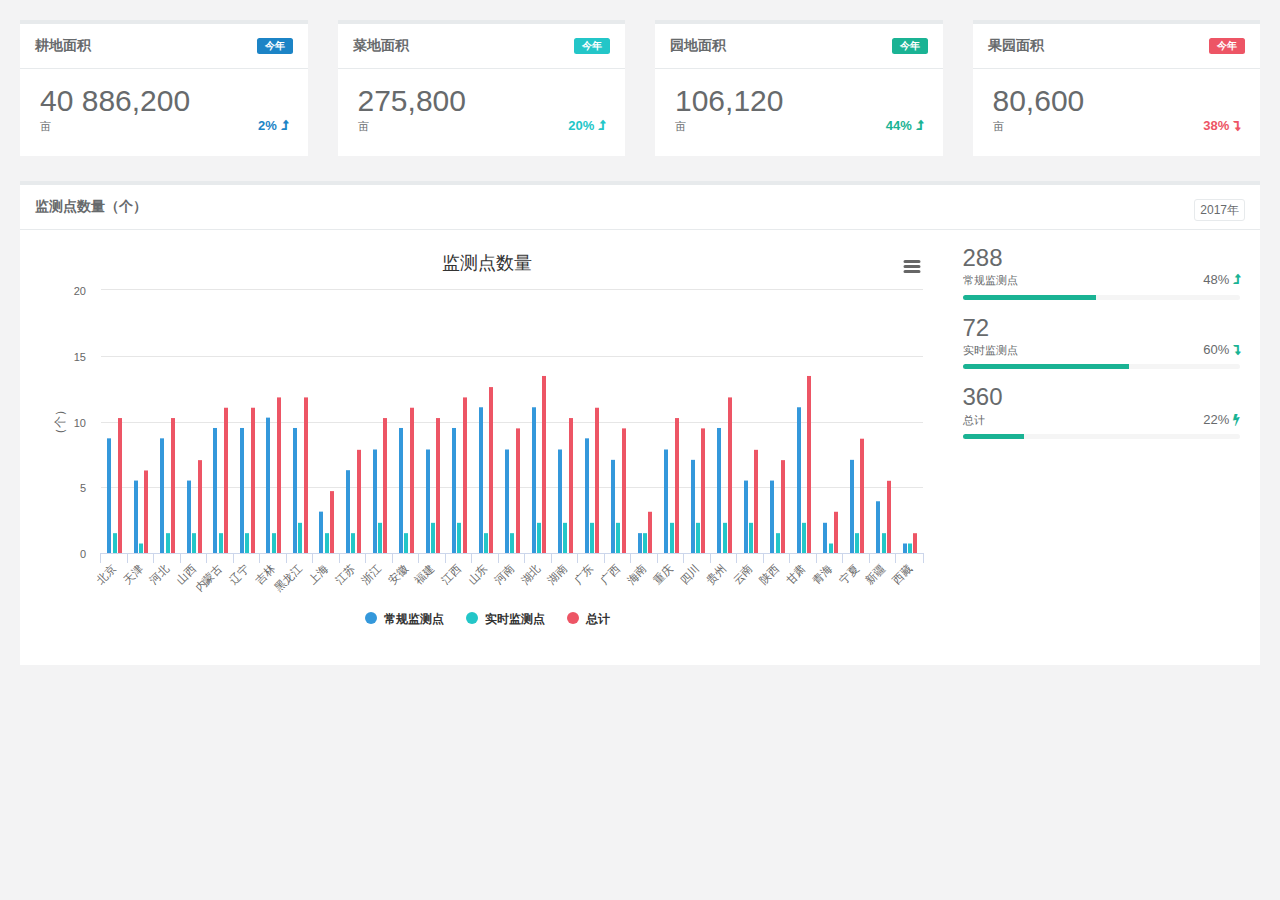
==== Dbgo.Framework/Dbgo.WP.Web/Html/Index_v1.html @ ef257ab5 "添加污普项目" ====
﻿<!DOCTYPE html>
<html>
<head>
    <meta http-equiv="Content-Type" content="text/html; charset=utf-8" />
    <title></title>
    <meta charset="utf-8" />
    <link href="../Content/css/bootstrap.min14ed.css?v=3.3.6" rel="stylesheet">
    <link href="../Content/css/font-awesome.min93e3.css?v=4.4.0" rel="stylesheet">
    <link href="../Content/css/plugins/morris/morris-0.4.3.min.css" rel="stylesheet">
    <link href="../Content/js/plugins/gritter/jquery.gritter.css" rel="stylesheet">
    <link href="../Content/css/animate.min.css" rel="stylesheet">
    <link href="../Content/css/style.min862f.css?v=4.1.0" rel="stylesheet">
</head>
<body class="gray-bg">
    <div class="wrapper wrapper-content">
        <div class="row">
            <div class="col-sm-3">
                <div class="ibox float-e-margins">
                    <div class="ibox-title">
                        <span class="label label-success pull-right">今年</span>
                        <h5>耕地面积</h5>
                    </div>
                    <div class="ibox-content">
                        <h1 class="no-margins">40 886,200</h1>
                        <div class="stat-percent font-bold text-success">
                            2% <i class="fa fa-level-up"></i>
                        </div>
                        <small>亩</small>
                    </div>
                </div>
            </div>
            <div class="col-sm-3">
                <div class="ibox float-e-margins">
                    <div class="ibox-title">
                        <span class="label label-info pull-right">今年</span>
                        <h5>菜地面积</h5>
                    </div>
                    <div class="ibox-content">
                        <h1 class="no-margins">275,800</h1>
                        <div class="stat-percent font-bold text-info">
                            20% <i class="fa fa-level-up"></i>
                        </div>
                        <small>亩</small>
                    </div>
                </div>
            </div>
            <div class="col-sm-3">
                <div class="ibox float-e-margins">
                    <div class="ibox-title">
                        <span class="label label-primary pull-right">今年</span>
                        <h5>园地面积</h5>
                    </div>
                    <div class="ibox-content">
                        <h1 class="no-margins">106,120</h1>
                        <div class="stat-percent font-bold text-navy">
                            44% <i class="fa fa-level-up"></i>
                        </div>
                        <small>亩</small>
                    </div>
                </div>
            </div>
            <div class="col-sm-3">
                <div class="ibox float-e-margins">
                    <div class="ibox-title">
                        <span class="label label-danger pull-right">今年</span>
                        <h5>果园面积</h5>
                    </div>
                    <div class="ibox-content">
                        <h1 class="no-margins">80,600</h1>
                        <div class="stat-percent font-bold text-danger">
                            38% <i class="fa fa-level-down"></i>
                        </div>
                        <small>亩</small>
                    </div>
                </div>
            </div>
        </div>
        <div class="row">
            <div class="col-sm-12">
                <div class="ibox float-e-margins">
                    <div class="ibox-title">
                        <h5>监测点数量（个）</h5>
                        <div class="pull-right">
                            <div class="btn-group">
                                <button type="button" class="btn btn-xs btn-white">2017年</button>
                            </div>
                        </div>
                    </div>
                    <div class="ibox-content">
                        <div class="row">
                            <div class="col-sm-9">
                                <div id="container"></div>
                            </div>
                            <div class="col-sm-3">
                                <ul class="stat-list">
                                    <li>
                                        <h2 class="no-margins">288</h2>
                                        <small>常规监测点</small>
                                        <div class="stat-percent">
                                            48% <i class="fa fa-level-up text-navy"></i>
                                        </div>
                                        <div class="progress progress-mini">
                                            <div style="width: 48%;" class="progress-bar"></div>
                                        </div>
                                    </li>
                                    <li>
                                        <h2 class="no-margins ">72</h2>
                                        <small>实时监测点</small>
                                        <div class="stat-percent">
                                            60% <i class="fa fa-level-down text-navy"></i>
                                        </div>
                                        <div class="progress progress-mini">
                                            <div style="width: 60%;" class="progress-bar"></div>
                                        </div>
                                    </li>
                                    <li>
                                        <h2 class="no-margins ">360</h2>
                                        <small>总计</small>
                                        <div class="stat-percent">
                                            22% <i class="fa fa-bolt text-navy"></i>
                                        </div>
                                        <div class="progress progress-mini">
                                            <div style="width: 22%;" class="progress-bar"></div>
                                        </div>
                                    </li>
                                </ul>
                            </div>
                        </div>
                    </div>

                </div>
            </div>
        </div>
    </div>

    <script src="../Content/js/jquery.min.js?v=2.1.4"></script>
    <script src="../Content/js/bootstrap.min.js?v=3.3.6"></script>
    <script src="../Content/js/plugins/highcharts/highcharts.js"></script>
    <script src="../Content/js/plugins/highcharts/highcharts-zh_CN.js"></script>
    <script src="../Content/js/plugins/highcharts/exporting.js"></script>
    <script>
        $(function () {
            $('#container').highcharts({
                credits: {
                    enabled: false //不显示LOGO 
                },
                chart: {
                    type: 'column'
                },
                title: {
                    text: '监测点数量'
                },
                colors: [

  '#3498db',
  '#23c6c8',
  '#ed5565',
  '#80699B',
  '#3D96AE',
  '#DB843D',
  '#92A8CD',
  '#A47D7C',
  '#B5CA92'

                ],
                xAxis: {
                    categories: [
                        '北京',
                        '天津',
                        '河北',
                        '山西',
                        '内蒙古',
                        '辽宁',
                        '吉林',
                        '黑龙江',
                        '上海',
                        '江苏',
                        '浙江',
                        '安徽',
                        '福建',
                        '江西',
                        '山东',
                        '河南',
                        '湖北',
                        '湖南',
                        '广东',
                        '广西',
                        '海南',
                        '重庆',
                        '四川',
                        '贵州',
                        '云南',
                        '陕西',
                        '甘肃',
                        '青海',
                        '宁夏',
                        '新疆',
                        '西藏'
                    ],
                    crosshair: true
                },
                yAxis: {
                    min: 0,
                    title: {
                        text: '（个）'
                    }
                },
                tooltip: {
                    headerFormat: '<span style="font-size:10px">{point.key}</span><table>',
                    pointFormat: '<tr><td style="color:{series.color};padding:0">{series.name}: </td>' +
                    '<td style="padding:0"><b>{point.y:.1f} 个</b></td></tr>',
                    footerFormat: '</table>',
                    shared: true,
                    useHTML: true
                },
                plotOptions: {
                    column: {
                        pointPadding: 0.2,
                        borderWidth: 0
                    }
                },
                series: [{
                    name: '常规监测点',
                    data: [11, 7, 11, 7, 12, 12, 13, 12, 4, 8, 10, 12, 10, 12, 14, 10, 14, 10, 11, 9, 2, 10, 9, 12, 7, 7, 14, 3, 9, 5, 1]
                }, {
                    name: '实时监测点',
                    data: [2, 1, 2, 2, 2, 2, 2, 3, 2, 2, 3, 2, 3, 3, 2, 2, 3, 3, 3, 3, 2, 3, 3, 3, 3, 2, 3, 1, 2, 2, 1]
                }, {
                    name: '总计',
                    data: [13, 8, 13, 9, 14, 14, 15, 15, 6, 10, 13, 14, 13, 15, 16, 12, 17, 13, 14, 12, 4, 13, 12, 15, 10, 9, 17, 4, 11, 7, 2]
                }]
            });
        });
    </script>
</body>
</html>
---- Dbgo.Framework/Dbgo.WP.Web/Content/css/plugins/morris/morris-0.4.3.min.css ----
.morris-hover{position:absolute;z-index:1000;}.morris-hover.morris-default-style{border-radius:10px;padding:6px;color:#666;background:rgba(255, 255, 255, 0.8);border:solid 2px rgba(230, 230, 230, 0.8);font-family:sans-serif;font-size:12px;text-align:center;}.morris-hover.morris-default-style .morris-hover-row-label{font-weight:bold;margin:0.25em 0;}
.morris-hover.morris-default-style .morris-hover-point{white-space:nowrap;margin:0.1em 0;}
---- Dbgo.Framework/Dbgo.WP.Web/Content/css/style.min862f.css ----
h1,h2,h3,h4,h5,h6{font-weight:100}h1{font-size:30px}h2{font-size:24px}h3{font-size:16px}h4{font-size:14px}h5{font-size:12px}h6{font-size:10px}h3,h4,h5{margin-top:5px;font-weight:600}a:focus{outline:0}.nav>li>a{color:#a7b1c2;font-weight:600;padding:14px 20px 14px 25px}.nav li>a{display:block}.nav.navbar-right>li>a{color:#999c9e}.nav>li.active>a{color:#fff}.navbar-default .nav>li>a:focus,.navbar-default .nav>li>a:hover{background-color:#293846;color:#fff}.nav .open>a,.nav .open>a:focus,.nav .open>a:hover{background:#fff}.nav>li>a i{margin-right:6px}.navbar{border:0}.navbar-default{background-color:transparent;border-color:#2f4050;position:relative}.navbar-top-links li{display:inline-block}.navbar-top-links li:last-child{margin-right:30px}body.body-small .navbar-top-links li:last-child{margin-right:10px}.navbar-top-links li a{padding:20px 10px;min-height:50px}.dropdown-menu{border:medium none;display:none;float:left;font-size:12px;left:0;list-style:none outside none;padding:0;position:absolute;text-shadow:none;top:100%;z-index:1000;border-radius:0;box-shadow:0 0 3px rgba(86,96,117,.3)}.dropdown-menu>li>a{border-radius:3px;color:inherit;line-height:25px;margin:4px;text-align:left;font-weight:400}.dropdown-menu>li>a.font-bold{font-weight:600}.navbar-top-links .dropdown-menu li{display:block}.navbar-top-links .dropdown-menu li:last-child{margin-right:0}.navbar-top-links .dropdown-menu li a{padding:3px 20px;min-height:0}.navbar-top-links .dropdown-menu li a div{white-space:normal}.navbar-top-links .dropdown-alerts,.navbar-top-links .dropdown-messages,.navbar-top-links .dropdown-tasks{width:310px;min-width:0}.navbar-top-links .dropdown-messages{margin-left:5px}.navbar-top-links .dropdown-tasks{margin-left:-59px}.navbar-top-links .dropdown-alerts{margin-left:-123px}.navbar-top-links .dropdown-user{right:0;left:auto}.dropdown-alerts,.dropdown-messages{padding:10px}.dropdown-alerts li a,.dropdown-messages li a{font-size:12px}.dropdown-alerts li em,.dropdown-messages li em{font-size:10px}.nav.navbar-top-links .dropdown-alerts a{font-size:12px}.nav-header{padding:33px 25px;background:url(patterns/header-profile.png) no-repeat}.nav>li.active{border-left:4px solid #19aa8d;background:#293846}.nav.nav-second-level>li.active{border:none}.nav.nav-second-level.collapse[style]{height:auto!important}.nav-header a{color:#DFE4ED}.nav-header .text-muted{color:#8095a8}.minimalize-styl-2{padding:4px 12px;margin:14px 5px 5px 20px;font-size:14px;float:left}.navbar-form-custom{float:left;height:50px;padding:0;width:200px;display:inline-table}.navbar-form-custom .form-group{margin-bottom:0}.nav.navbar-top-links a{font-size:14px}.navbar-form-custom .form-control{background:none repeat scroll 0 0 rgba(0,0,0,0);border:medium none;font-size:14px;height:60px;margin:0;z-index:2000}.count-info .label{line-height:12px;padding:1px 5px;position:absolute;right:6px;top:12px}.arrow{float:right;margin-top:2px}.fa.arrow:before{content:"\f104"}.active>a>.fa.arrow:before{content:"\f107"}.nav-second-level li,.nav-third-level li{border-bottom:none!important}.nav-second-level li a{padding:7px 15px 7px 10px;padding-left:52px}.nav-third-level li a{padding-left:62px}.nav-second-level li:last-child{margin-bottom:10px}.mini-navbar .nav li:focus>.nav-second-level,body:not(.fixed-sidebar):not(.canvas-menu).mini-navbar .nav li:hover>.nav-second-level{display:block;border-radius:0 2px 2px 0;min-width:140px;height:auto}body.mini-navbar .navbar-default .nav>li>.nav-second-level li a{font-size:12px;border-radius:0 2px 2px 0}.fixed-nav .slimScrollDiv #side-menu{padding-bottom:60px;position:relative}.slimScrollDiv >*{overflow:hidden}.mini-navbar .nav-second-level li a{padding:10px 10px 10px 15px}.canvas-menu.mini-navbar .nav-second-level{background:#293846}.mini-navbar li.active .nav-second-level{left:65px}.navbar-default .special_link a{background:#1ab394;color:#fff}.navbar-default .special_link a:hover{background:#17987e!important;color:#fff}.navbar-default .special_link a span.label{background:#fff;color:#1ab394}.navbar-default .landing_link a{background:#1cc09f;color:#fff}.navbar-default .landing_link a:hover{background:#1ab394!important;color:#fff}.navbar-default .landing_link a span.label{background:#fff;color:#1cc09f}.logo-element{text-align:center;font-size:18px;font-weight:600;color:#fff;display:none;padding:18px 0}.pace-done #page-wrapper,.pace-done .footer,.pace-done .nav-header,.pace-done .navbar-static-side,.pace-done li.active{-webkit-transition:all .5s;transition:all .5s}.navbar-fixed-top{-webkit-transition-duration:.5s;transition-duration:.5s;z-index:2030}.navbar-fixed-top,.navbar-static-top{background:#f3f3f4}.fixed-nav #wrapper{padding-top:60px;box-sizing:border-box}.fixed-nav .minimalize-styl-2{margin:14px 5px 5px 15px}.body-small .navbar-fixed-top{margin-left:0}body.mini-navbar .navbar-static-side{width:70px}body.mini-navbar .nav-label,body.mini-navbar .navbar-default .nav li a span,body.mini-navbar .profile-element{display:none}body.canvas-menu .profile-element{display:block}body:not(.fixed-sidebar):not(.canvas-menu).mini-navbar .nav-second-level{display:none}body.mini-navbar .navbar-default .nav>li>a{font-size:16px}body.mini-navbar .logo-element{display:block}body.canvas-menu .logo-element{display:none}body.mini-navbar .nav-header{padding:0;background-color:#1ab394}body.canvas-menu .nav-header{padding:33px 25px}body.mini-navbar #page-wrapper{margin:0 0 0 70px}body.canvas-menu.mini-navbar #page-wrapper,body.canvas-menu.mini-navbar .footer{margin:0}body.canvas-menu .navbar-static-side,body.fixed-sidebar .navbar-static-side{position:fixed;width:220px;z-index:2001;height:100%}body.fixed-sidebar.mini-navbar .navbar-static-side{width:70px}body.body-small.fixed-sidebar.mini-navbar #page-wrapper,body.fixed-sidebar.mini-navbar #page-wrapper{margin:0 0 0 70px}body.body-small.fixed-sidebar.mini-navbar .navbar-static-side{width:70px}.fixed-sidebar.mini-navbar .nav li> .nav-second-level{display:none}.fixed-sidebar.mini-navbar .nav li.active{border-left-width:0}.canvas-menu.mini-navbar .nav li:hover>.nav-second-level,.fixed-sidebar.mini-navbar .nav li:hover>.nav-second-level{position:absolute;left:70px;top:0;background-color:#2f4050;padding:10px 10px 0;font-size:12px;display:block;min-width:140px;border-radius:2px}body.fixed-sidebar.mini-navbar .navbar-default .nav>li>.nav-second-level li a{font-size:12px;border-radius:3px}body.canvas-menu.mini-navbar .navbar-default .nav>li>.nav-second-level li a{font-size:13px;border-radius:3px}.canvas-menu.mini-navbar .nav-second-level li a,.fixed-sidebar.mini-navbar .nav-second-level li a{padding:10px 10px 10px 15px}.canvas-menu.mini-navbar .nav-second-level,.fixed-sidebar.mini-navbar .nav-second-level{position:relative;padding:0;font-size:13px}.canvas-menu.mini-navbar li.active .nav-second-level,.fixed-sidebar.mini-navbar li.active .nav-second-level{left:0}body.canvas-menu nav.navbar-static-side{z-index:2001;background:#2f4050;height:100%;position:fixed;display:none}body.canvas-menu.mini-navbar nav.navbar-static-side{display:block;width:70px}.top-navigation #page-wrapper{margin-left:0}.top-navigation .navbar-nav .dropdown-menu>.active>a{background:#fff;color:#1ab394;font-weight:700}.white-bg .navbar-fixed-top,.white-bg .navbar-static-top{background:#fff}.top-navigation .navbar{margin-bottom:0}.top-navigation .nav>li>a{padding:15px 20px;color:#676a6c}.top-navigation .nav>li a:focus,.top-navigation .nav>li a:hover{background:#fff;color:#1ab394}.top-navigation .nav>li.active{background:#fff;border:none}.top-navigation .nav>li.active>a{color:#1ab394}.top-navigation .navbar-right{padding-right:10px}.top-navigation .navbar-nav .dropdown-menu{box-shadow:none;border:1px solid #e7eaec}.top-navigation .dropdown-menu>li>a{margin:0;padding:7px 20px}.navbar .dropdown-menu{margin-top:0}.top-navigation .navbar-brand{background:#1ab394;color:#fff;padding:15px 25px}.top-navigation .navbar-top-links li:last-child{margin-right:0}.body-small.fixed-sidebar.mini-navbar .top-navigation #page-wrapper,.canvas-menu #page-wrapper,.mini-navbar .top-navigation #page-wrapper,.top-navigation.body-small.fixed-sidebar.mini-navbar #page-wrapper,.top-navigation.mini-navbar #page-wrapper{margin:0}.fixed-nav #wrapper.top-navigation,.top-navigation.fixed-nav #wrapper{margin-top:50px}.top-navigation .footer.fixed{margin-left:0!important}.top-navigation .wrapper.wrapper-content{padding:40px}.body-small .top-navigation .wrapper.wrapper-content,.top-navigation.body-small .wrapper.wrapper-content{padding:40px 0}.navbar-toggle{color:#fff;padding:6px 12px;font-size:14px}.top-navigation .navbar-nav .open .dropdown-menu .dropdown-header,.top-navigation .navbar-nav .open .dropdown-menu>li>a{padding:10px 15px 10px 20px}@media (max-width:768px){.top-navigation .navbar-header{display:block;float:none}}.menu-visible-lg,.menu-visible-md{display:none!important}@media (min-width:1200px){.menu-visible-lg{display:block!important}}@media (min-width:992px){.menu-visible-md{display:block!important}}@media (max-width:767px){.menu-visible-lg,.menu-visible-md{display:block!important}}.btn{border-radius:3px}.float-e-margins .btn{margin-bottom:5px}.btn-w-m{min-width:120px}.btn-primary.btn-outline{color:#1ab394}.btn-success.btn-outline{color:#1c84c6}.btn-info.btn-outline{color:#23c6c8}.btn-warning.btn-outline{color:#f8ac59}.btn-danger.btn-outline{color:#ed5565}.btn-danger.btn-outline:hover,.btn-info.btn-outline:hover,.btn-primary.btn-outline:hover,.btn-success.btn-outline:hover,.btn-warning.btn-outline:hover{color:#fff}.btn-primary{background-color:#1ab394;border-color:#1ab394;color:#FFF}.btn-primary.active,.btn-primary:active,.btn-primary:focus,.btn-primary:hover,.open .dropdown-toggle.btn-primary{background-color:#18a689;border-color:#18a689;color:#FFF}.btn-primary.active,.btn-primary:active,.open .dropdown-toggle.btn-primary{background-image:none}.btn-primary.active[disabled],.btn-primary.disabled,.btn-primary.disabled.active,.btn-primary.disabled:active,.btn-primary.disabled:focus,.btn-primary.disabled:hover,.btn-primary[disabled],.btn-primary[disabled]:active,.btn-primary[disabled]:focus,.btn-primary[disabled]:hover,fieldset[disabled] .btn-primary,fieldset[disabled] .btn-primary.active,fieldset[disabled] .btn-primary:active,fieldset[disabled] .btn-primary:focus,fieldset[disabled] .btn-primary:hover{background-color:#1dc5a3;border-color:#1dc5a3}.btn-success{background-color:#1c84c6;border-color:#1c84c6;color:#FFF}.btn-success.active,.btn-success:active,.btn-success:focus,.btn-success:hover,.open .dropdown-toggle.btn-success{background-color:#1a7bb9;border-color:#1a7bb9;color:#FFF}.btn-success.active,.btn-success:active,.open .dropdown-toggle.btn-success{background-image:none}.btn-success.active[disabled],.btn-success.disabled,.btn-success.disabled.active,.btn-success.disabled:active,.btn-success.disabled:focus,.btn-success.disabled:hover,.btn-success[disabled],.btn-success[disabled]:active,.btn-success[disabled]:focus,.btn-success[disabled]:hover,fieldset[disabled] .btn-success,fieldset[disabled] .btn-success.active,fieldset[disabled] .btn-success:active,fieldset[disabled] .btn-success:focus,fieldset[disabled] .btn-success:hover{background-color:#1f90d8;border-color:#1f90d8}.btn-info{background-color:#23c6c8;border-color:#23c6c8;color:#FFF}.btn-info.active,.btn-info:active,.btn-info:focus,.btn-info:hover,.open .dropdown-toggle.btn-info{background-color:#21b9bb;border-color:#21b9bb;color:#FFF}.btn-info.active,.btn-info:active,.open .dropdown-toggle.btn-info{background-image:none}.btn-info.active[disabled],.btn-info.disabled,.btn-info.disabled.active,.btn-info.disabled:active,.btn-info.disabled:focus,.btn-info.disabled:hover,.btn-info[disabled],.btn-info[disabled]:active,.btn-info[disabled]:focus,.btn-info[disabled]:hover,fieldset[disabled] .btn-info,fieldset[disabled] .btn-info.active,fieldset[disabled] .btn-info:active,fieldset[disabled] .btn-info:focus,fieldset[disabled] .btn-info:hover{background-color:#26d7d9;border-color:#26d7d9}.btn-default{background-color:#c2c2c2;border-color:#c2c2c2;color:#FFF}.btn-default.active,.btn-default:active,.btn-default:focus,.btn-default:hover,.open .dropdown-toggle.btn-default{background-color:#bababa;border-color:#bababa;color:#FFF}.btn-default.active,.btn-default:active,.open .dropdown-toggle.btn-default{background-image:none}.btn-default.active[disabled],.btn-default.disabled,.btn-default.disabled.active,.btn-default.disabled:active,.btn-default.disabled:focus,.btn-default.disabled:hover,.btn-default[disabled],.btn-default[disabled]:active,.btn-default[disabled]:focus,.btn-default[disabled]:hover,fieldset[disabled] .btn-default,fieldset[disabled] .btn-default.active,fieldset[disabled] .btn-default:active,fieldset[disabled] .btn-default:focus,fieldset[disabled] .btn-default:hover{background-color:#ccc;border-color:#ccc}.btn-warning{background-color:#f8ac59;border-color:#f8ac59;color:#FFF}.btn-warning.active,.btn-warning:active,.btn-warning:focus,.btn-warning:hover,.open .dropdown-toggle.btn-warning{background-color:#f7a54a;border-color:#f7a54a;color:#FFF}.btn-warning.active,.btn-warning:active,.open .dropdown-toggle.btn-warning{background-image:none}.btn-warning.active[disabled],.btn-warning.disabled,.btn-warning.disabled.active,.btn-warning.disabled:active,.btn-warning.disabled:focus,.btn-warning.disabled:hover,.btn-warning[disabled],.btn-warning[disabled]:active,.btn-warning[disabled]:focus,.btn-warning[disabled]:hover,fieldset[disabled] .btn-warning,fieldset[disabled] .btn-warning.active,fieldset[disabled] .btn-warning:active,fieldset[disabled] .btn-warning:focus,fieldset[disabled] .btn-warning:hover{background-color:#f9b66d;border-color:#f9b66d}.btn-danger{background-color:#ed5565;border-color:#ed5565;color:#FFF}.btn-danger.active,.btn-danger:active,.btn-danger:focus,.btn-danger:hover,.open .dropdown-toggle.btn-danger{background-color:#ec4758;border-color:#ec4758;color:#FFF}.btn-danger.active,.btn-danger:active,.open .dropdown-toggle.btn-danger{background-image:none}.btn-danger.active[disabled],.btn-danger.disabled,.btn-danger.disabled.active,.btn-danger.disabled:active,.btn-danger.disabled:focus,.btn-danger.disabled:hover,.btn-danger[disabled],.btn-danger[disabled]:active,.btn-danger[disabled]:focus,.btn-danger[disabled]:hover,fieldset[disabled] .btn-danger,fieldset[disabled] .btn-danger.active,fieldset[disabled] .btn-danger:active,fieldset[disabled] .btn-danger:focus,fieldset[disabled] .btn-danger:hover{background-color:#ef6776;border-color:#ef6776}.btn-link{color:inherit}.btn-link.active,.btn-link:active,.btn-link:focus,.btn-link:hover,.open .dropdown-toggle.btn-link{color:#1ab394;text-decoration:none}.btn-link.active,.btn-link:active,.open .dropdown-toggle.btn-link{background-image:none}.btn-link.active[disabled],.btn-link.disabled,.btn-link.disabled.active,.btn-link.disabled:active,.btn-link.disabled:focus,.btn-link.disabled:hover,.btn-link[disabled],.btn-link[disabled]:active,.btn-link[disabled]:focus,.btn-link[disabled]:hover,fieldset[disabled] .btn-link,fieldset[disabled] .btn-link.active,fieldset[disabled] .btn-link:active,fieldset[disabled] .btn-link:focus,fieldset[disabled] .btn-link:hover{color:#cacaca}.btn-white{color:inherit;background:#fff;border:1px solid #e7eaec}.btn-white.active,.btn-white:active,.btn-white:focus,.btn-white:hover,.open .dropdown-toggle.btn-white{color:inherit;border:1px solid #d2d2d2}.btn-white.active,.btn-white:active{box-shadow:0 2px 5px rgba(0,0,0,.15)inset}.btn-white.active,.btn-white:active,.open .dropdown-toggle.btn-white{background-image:none}.btn-white.active[disabled],.btn-white.disabled,.btn-white.disabled.active,.btn-white.disabled:active,.btn-white.disabled:focus,.btn-white.disabled:hover,.btn-white[disabled],.btn-white[disabled]:active,.btn-white[disabled]:focus,.btn-white[disabled]:hover,fieldset[disabled] .btn-white,fieldset[disabled] .btn-white.active,fieldset[disabled] .btn-white:active,fieldset[disabled] .btn-white:focus,fieldset[disabled] .btn-white:hover{color:#cacaca}.form-control,.form-control:focus,.has-error .form-control:focus,.has-success .form-control:focus,.has-warning .form-control:focus,.navbar-collapse,.navbar-form,.navbar-form-custom .form-control:focus,.navbar-form-custom .form-control:hover,.open .btn.dropdown-toggle,.panel,.popover,.progress,.progress-bar{box-shadow:none}.btn-outline{color:inherit;background-color:transparent;-webkit-transition:all .5s;transition:all .5s}.btn-rounded{border-radius:50px}.btn-large-dim{width:90px;height:90px;font-size:42px}button.dim{display:inline-block;color:#fff;text-decoration:none;text-transform:uppercase;text-align:center;padding-top:6px;margin-right:10px;position:relative;cursor:pointer;border-radius:5px;font-weight:600;margin-bottom:20px!important}button.dim:active{top:3px}button.btn-primary.dim{box-shadow:inset 0 0 0 #16987e,0 5px 0 0 #16987e,0 10px 5px #999}button.btn-primary.dim:active{box-shadow:inset 0 0 0 #16987e,0 2px 0 0 #16987e,0 5px 3px #999}button.btn-default.dim{box-shadow:inset 0 0 0 #b3b3b3,0 5px 0 0 #b3b3b3,0 10px 5px #999}button.btn-default.dim:active{box-shadow:inset 0 0 0 #b3b3b3,0 2px 0 0 #b3b3b3,0 5px 3px #999}button.btn-warning.dim{box-shadow:inset 0 0 0 #f79d3c,0 5px 0 0 #f79d3c,0 10px 5px #999}button.btn-warning.dim:active{box-shadow:inset 0 0 0 #f79d3c,0 2px 0 0 #f79d3c,0 5px 3px #999}button.btn-info.dim{box-shadow:inset 0 0 0 #1eacae,0 5px 0 0 #1eacae,0 10px 5px #999}button.btn-info.dim:active{box-shadow:inset 0 0 0 #1eacae,0 2px 0 0 #1eacae,0 5px 3px #999}button.btn-success.dim{box-shadow:inset 0 0 0 #1872ab,0 5px 0 0 #1872ab,0 10px 5px #999}button.btn-success.dim:active{box-shadow:inset 0 0 0 #1872ab,0 2px 0 0 #1872ab,0 5px 3px #999}button.btn-danger.dim{box-shadow:inset 0 0 0 #ea394c,0 5px 0 0 #ea394c,0 10px 5px #999}button.btn-danger.dim:active{box-shadow:inset 0 0 0 #ea394c,0 2px 0 0 #ea394c,0 5px 3px #999}button.dim:before{font-size:50px;line-height:1em;font-weight:400;color:#fff;display:block;padding-top:10px}button.dim:active:before{top:7px;font-size:50px}.label{background-color:#d1dade;color:#5e5e5e;font-size:10px;font-weight:600;padding:3px 8px;text-shadow:none}.badge{background-color:#d1dade;color:#5e5e5e;font-size:11px;font-weight:600;padding-bottom:4px;padding-left:6px;padding-right:6px;text-shadow:none}.badge-primary,.label-primary{background-color:#1ab394;color:#FFF}.badge-success,.label-success{background-color:#1c84c6;color:#FFF}.badge-warning,.label-warning{background-color:#f8ac59;color:#FFF}.badge-warning-light,.label-warning-light{background-color:#f8ac59;color:#fff}.badge-danger,.label-danger{background-color:#ed5565;color:#FFF}.badge-info,.label-info{background-color:#23c6c8;color:#FFF}.badge-inverse,.label-inverse{background-color:#262626;color:#FFF}.badge-white,.label-white{background-color:#FFF;color:#5E5E5E}.badge-disable,.label-white{background-color:#2A2E36;color:#8B91A0}.chosen-container-single .chosen-single{background:#fff;box-shadow:none;-moz-box-sizing:border-box;background-color:#FFF;border:1px solid #CBD5DD;border-radius:2px;cursor:text;height:auto!important;margin:0;min-height:30px;overflow:hidden;padding:4px 12px;position:relative;width:100%}.chosen-container-multi .chosen-choices li.search-choice{background:#f1f1f1;border:1px solid #ededed;border-radius:2px;box-shadow:none;color:#333;cursor:default;line-height:13px;margin:3px 0 3px 5px;padding:3px 20px 3px 5px;position:relative}.pagination>.active>a,.pagination>.active>a:focus,.pagination>.active>a:hover,.pagination>.active>span,.pagination>.active>span:focus,.pagination>.active>span:hover{background-color:#f4f4f4;border-color:#DDD;color:inherit;cursor:default;z-index:2}.pagination>li>a,.pagination>li>span{background-color:#FFF;border:1px solid #DDD;color:inherit;float:left;line-height:1.42857;margin-left:-1px;padding:4px 10px;position:relative;text-decoration:none}.tooltip-inner{background-color:#2F4050}.tooltip.top .tooltip-arrow{border-top-color:#2F4050}.tooltip.right .tooltip-arrow{border-right-color:#2F4050}.tooltip.bottom .tooltip-arrow{border-bottom-color:#2F4050}.tooltip.left .tooltip-arrow{border-left-color:#2F4050}.easypiechart{position:relative;text-align:center}.easypiechart .h2{margin-left:10px;margin-top:10px;display:inline-block}.easypiechart canvas{top:0;left:0}.easypiechart .easypie-text{line-height:1;position:absolute;top:33px;width:100%;z-index:1}.easypiechart img{margin-top:-4px}.jqstooltip{box-sizing:content-box}.fc-state-default{background-color:#fff;background-image:none;background-repeat:repeat-x;box-shadow:none;color:#333;text-shadow:none;border:1px solid}.fc-button{color:inherit;border:1px solid #e7eaec;cursor:pointer;display:inline-block;height:1.9em;line-height:1.9em;overflow:hidden;padding:0 .6em;position:relative;white-space:nowrap}.fc-state-active{background-color:#1ab394;border-color:#1ab394;color:#fff}.fc-header-title h2{font-size:16px;font-weight:600;color:inherit}.fc-content .fc-widget-content,.fc-content .fc-widget-header{border-color:#e7eaec;font-weight:400}.fc-border-separate tbody{background-color:#F8F8F8}.fc-state-highlight{background:none repeat scroll 0 0 #FCF8E3}.external-event{padding:5px 10px;border-radius:2px;cursor:pointer;margin-bottom:5px}.fc-ltr .fc-event-hori.fc-event-end,.fc-rtl .fc-event-hori.fc-event-start{border-radius:2px}.fc-agenda .fc-event-time,.fc-event,.fc-event a{padding:4px 6px;background-color:#1ab394;border-color:#1ab394}.fc-event-time,.fc-event-title{color:#717171;padding:0 1px}.ui-calendar .fc-event-time,.ui-calendar .fc-event-title{color:#fff}.chat-activity-list .chat-element{border-bottom:1px solid #e7eaec}.chat-element:first-child{margin-top:0}.chat-element{padding-bottom:15px}.chat-element,.chat-element .media{margin-top:15px}.chat-element,.media-body{overflow:hidden}.media-body{display:block;width:auto}.chat-element>.pull-left{margin-right:10px}.chat-element img.img-circle,.dropdown-messages-box img.img-circle{width:38px;height:38px}.chat-element .well{border:1px solid #e7eaec;box-shadow:none;margin-top:10px;margin-bottom:5px;padding:10px 20px;font-size:11px;line-height:16px}.chat-element .actions{margin-top:10px}.chat-element .photos{margin:10px 0}.right.chat-element>.pull-right{margin-left:10px}.chat-photo{max-height:180px;border-radius:4px;overflow:hidden;margin-right:10px;margin-bottom:10px}.chat{margin:0;padding:0;list-style:none}.chat li{margin-bottom:10px;padding-bottom:5px;border-bottom:1px dotted #B3A9A9}.chat li.left .chat-body{margin-left:60px}.chat li.right .chat-body{margin-right:60px}.chat li .chat-body p{margin:0;color:#777}.chat .glyphicon,.panel .slidedown .glyphicon{margin-right:5px}.chat-panel .panel-body{height:350px;overflow-y:scroll}a.list-group-item.active,a.list-group-item.active:focus,a.list-group-item.active:hover{background-color:#1ab394;border-color:#1ab394;color:#FFF;z-index:2}.list-group-item-heading{margin-top:10px}.list-group-item-text{margin:0 0 10px;color:inherit;font-size:12px;line-height:inherit}.no-padding .list-group-item{border-left:none;border-right:none;border-bottom:none}.no-padding .list-group-item:first-child{border-left:none;border-right:none;border-bottom:none;border-top:none}.no-padding .list-group{margin-bottom:0}.list-group-item{background-color:inherit;border:1px solid #e7eaec;display:block;margin-bottom:-1px;padding:10px 15px;position:relative}.elements-list .list-group-item{border-left:none;border-right:none;padding:15px 25px}.elements-list .list-group-item:first-child{border-left:none;border-right:none;border-top:none!important}.elements-list .list-group{margin-bottom:0}.elements-list a{color:inherit}.elements-list .list-group-item.active,.elements-list .list-group-item:hover{background:#f3f3f4;color:inherit;border-color:#e7eaec;border-radius:0}.elements-list li.active{-webkit-transition:none;transition:none}.element-detail-box{padding:25px}.flot-chart{display:block;height:200px}.widget .flot-chart.dashboard-chart{display:block;height:120px;margin-top:40px}.flot-chart.dashboard-chart{display:block;height:180px;margin-top:40px}.flot-chart-content{width:100%;height:100%}.flot-chart-pie-content{width:200px;height:200px;margin:auto}.jqstooltip{position:absolute;display:block;left:0;top:0;visibility:hidden;background:#2b303a;background-color:rgba(43,48,58,.8);color:#fff;text-align:left;white-space:nowrap;z-index:10000;padding:5px;min-height:22px;border-radius:3px}.jqsfield{color:#fff;text-align:left}.h-200{min-height:200px}.legendLabel{padding-left:5px}.stat-list li:first-child{margin-top:0}.stat-list{list-style:none;padding:0;margin:0}.stat-percent{float:right}.stat-list li{margin-top:15px;position:relative}table.dataTable thead .sorting,table.dataTable thead .sorting_asc:after,table.dataTable thead .sorting_asc_disabled,table.dataTable thead .sorting_desc,table.dataTable thead .sorting_desc_disabled{background:0 0}table.dataTable thead .sorting_asc:after{float:right;font-family:fontawesome}table.dataTable thead .sorting_desc:after{content:"\f0dd";float:right;font-family:fontawesome}table.dataTable thead .sorting:after{content:"\f0dc";float:right;font-family:fontawesome;color:rgba(50,50,50,.5)}.dataTables_wrapper{padding-bottom:30px}.img-circle{border-radius:50%}.btn-circle{width:30px;height:30px;padding:6px 0;border-radius:15px;text-align:center;font-size:12px;line-height:1.428571429}.btn-circle.btn-lg{width:50px;height:50px;padding:10px 16px;border-radius:25px;font-size:18px;line-height:1.33}.btn-circle.btn-xl{width:70px;height:70px;padding:10px 16px;border-radius:35px;font-size:24px;line-height:1.33}.show-grid [class^=col-]{padding-top:10px;padding-bottom:10px;border:1px solid #ddd;background-color:#eee!important}.show-grid{margin:15px 0}.css-animation-box h1{font-size:44px}.animation-efect-links a{padding:4px 6px;font-size:12px}#animation_box{background-color:#f9f8f8;border-radius:16px;width:80%;margin:0 auto;padding-top:80px}.animation-text-box{position:absolute;margin-top:40px;left:50%;margin-left:-100px;width:200px}.animation-text-info{position:absolute;margin-top:-60px;left:50%;margin-left:-100px;width:200px;font-size:10px}.animation-text-box h2{font-size:54px;font-weight:600;margin-bottom:5px}.animation-text-box p{font-size:12px;text-transform:uppercase}.pace{-webkit-pointer-events:none;pointer-events:none;-webkit-user-select:none;-moz-user-select:none;-ms-user-select:none;user-select:none}.pace .pace-progress{background:#1ab394;position:fixed;z-index:2000;top:0;width:100%;height:2px}.pace-inactive{display:none}.widget{border-radius:5px;padding:15px 20px;margin-bottom:10px;margin-top:10px}.widget.style1 h2{font-size:30px}.widget h2,.widget h3{margin-top:5px;margin-bottom:0}.widget-text-box{padding:20px;border:1px solid #e7eaec;background:#fff}.widget-head-color-box{border-radius:5px 5px 0 0;margin-top:10px}.widget .flot-chart{height:100px}.vertical-align div{display:inline-block;vertical-align:middle}.vertical-align h2,.vertical-align h3{margin:0}.todo-list{list-style:none outside none;margin:0;padding:0;font-size:14px}.todo-list.small-list{font-size:12px}.todo-list.small-list>li{background:#f3f3f4;border-left:none;border-right:none;border-radius:4px;color:inherit;margin-bottom:2px;padding:6px 6px 6px 12px}.todo-list.small-list .btn-group-xs>.btn,.todo-list.small-list .btn-xs{border-radius:5px;font-size:10px;line-height:1.5;padding:1px 2px 1px 5px}.todo-list>li{background:#f3f3f4;border-left:6px solid #e7eaec;border-right:6px solid #e7eaec;border-radius:4px;color:inherit;margin-bottom:2px;padding:10px}.todo-list .handle{cursor:move;display:inline-block;font-size:16px;margin:0 5px}.todo-list>li .label{font-size:9px;margin-left:10px}.check-link{font-size:16px}.todo-completed{text-decoration:line-through}.geo-statistic h1{font-size:36px;margin-bottom:0}.glyphicon.fa{font-family:FontAwesome}.inline{display:inline-block!important}.input-s-sm{width:120px}.input-s{width:200px}.input-s-lg{width:250px}.i-checks{padding-left:0}.form-control,.single-line{background-color:#FFF;background-image:none;border:1px solid #e5e6e7;border-radius:1px;color:inherit;display:block;padding:6px 12px;-webkit-transition:border-color .15s ease-in-out 0s,box-shadow .15s ease-in-out 0s;transition:border-color .15s ease-in-out 0s,box-shadow .15s ease-in-out 0s;width:100%;font-size:14px}.form-control:focus,.single-line:focus{border-color:#1ab394!important}.has-success .form-control{border-color:#1ab394}.has-warning .form-control{border-color:#f8ac59}.has-error .form-control{border-color:#ed5565}.has-success .control-label{color:#1ab394}.has-warning .control-label{color:#f8ac59}.has-error .control-label{color:#ed5565}.input-group-addon{background-color:#fff;border:1px solid #E5E6E7;border-radius:1px;color:inherit;font-size:14px;font-weight:400;line-height:1;padding:6px 12px;text-align:center}.spinner-buttons.input-group-btn .btn-xs{line-height:1.13}.spinner-buttons.input-group-btn{width:20%}.noUi-connect{background:none repeat scroll 0 0 #1ab394;box-shadow:none}.slider_red .noUi-connect{background:none repeat scroll 0 0 #ed5565;box-shadow:none}.ui-sortable .ibox-title{cursor:move}.ui-sortable-placeholder{border:1px dashed #cecece!important;visibility:visible!important;background:#e7eaec}.ibox.ui-sortable-placeholder{margin:0 0 23px!important}.tabs-container .panel-body{background:#fff;border:1px solid #e7eaec;border-radius:2px;padding:20px;position:relative}.tabs-container .nav-tabs>li.active>a,.tabs-container .nav-tabs>li.active>a:focus,.tabs-container .nav-tabs>li.active>a:hover{background-color:#fff}.tabs-container .nav-tabs>li{float:left;margin-bottom:-1px}.tabs-container .nav-tabs>li.active>a,.tabs-container .nav-tabs>li.active>a:focus,.tabs-container .nav-tabs>li.active>a:hover{border:1px solid #e7eaec;border-bottom-color:transparent}.tabs-container .nav-tabs{border-bottom:1px solid #e7eaec}.tabs-container .tab-pane .panel-body{border-top:none}.tabs-container .tabs-left .tab-pane .panel-body,.tabs-container .tabs-right .tab-pane .panel-body{border-top:1px solid #e7eaec}.tabs-container .nav-tabs>li a:hover{background:0 0;border-color:transparent}.tabs-container .tabs-below>.nav-tabs,.tabs-container .tabs-left>.nav-tabs,.tabs-container .tabs-right>.nav-tabs{border-bottom:0}.tabs-container .tabs-left .panel-body{position:static}.tabs-container .tabs-left>.nav-tabs,.tabs-container .tabs-right>.nav-tabs{width:20%}.tabs-container .tabs-left .panel-body{width:80%;margin-left:20%}.tabs-container .tabs-right .panel-body{width:80%;margin-right:20%}.tabs-container .pill-content>.pill-pane,.tabs-container .tab-content>.tab-pane{display:none}.tabs-container .pill-content>.active,.tabs-container .tab-content>.active{display:block}.tabs-container .tabs-below>.nav-tabs{border-top:1px solid #e7eaec}.tabs-container .tabs-below>.nav-tabs>li{margin-top:-1px;margin-bottom:0}.tabs-container .tabs-below>.nav-tabs>li>a{border-radius:0 0 4px 4px}.tabs-container .tabs-below>.nav-tabs>li>a:focus,.tabs-container .tabs-below>.nav-tabs>li>a:hover{border-top-color:#e7eaec;border-bottom-color:transparent}.tabs-container .tabs-left>.nav-tabs>li,.tabs-container .tabs-right>.nav-tabs>li{float:none}.tabs-container .tabs-left>.nav-tabs>li>a,.tabs-container .tabs-right>.nav-tabs>li>a{min-width:74px;margin-right:0;margin-bottom:3px}.tabs-container .tabs-left>.nav-tabs{float:left;margin-right:19px}.tabs-container .tabs-left>.nav-tabs>li>a{margin-right:-1px;border-radius:4px 0 0 4px}.tabs-container .tabs-left>.nav-tabs .active>a,.tabs-container .tabs-left>.nav-tabs .active>a:focus,.tabs-container .tabs-left>.nav-tabs .active>a:hover{border-color:#e7eaec transparent #e7eaec #e7eaec;*border-right-color:#fff}.tabs-container .tabs-right>.nav-tabs{float:right;margin-left:19px}.tabs-container .tabs-right>.nav-tabs>li>a{margin-left:-1px;border-radius:0 4px 4px 0}.tabs-container .tabs-right>.nav-tabs .active>a,.tabs-container .tabs-right>.nav-tabs .active>a:focus,.tabs-container .tabs-right>.nav-tabs .active>a:hover{border-color:#e7eaec #e7eaec #e7eaec transparent;*border-left-color:#fff;z-index:1}.onoffswitch{position:relative;width:54px;-webkit-user-select:none;-moz-user-select:none;-ms-user-select:none}.onoffswitch-checkbox{display:none}.onoffswitch-label{display:block;overflow:hidden;cursor:pointer;border:2px solid #1AB394;border-radius:3px}.onoffswitch-inner{display:block;width:200%;margin-left:-100%;-webkit-transition:margin .3s ease-in 0s;transition:margin .3s ease-in 0s}.onoffswitch-inner:after,.onoffswitch-inner:before{display:block;float:left;width:50%;height:16px;padding:0;line-height:16px;font-size:10px;font-family:Trebuchet,Arial,sans-serif;font-weight:700;box-sizing:border-box}.onoffswitch-inner:before{content:"ON";padding-left:7px;background-color:#1AB394;color:#FFF}.onoffswitch-inner:after{content:"OFF";padding-right:7px;background-color:#FFF;color:#919191;text-align:right}.onoffswitch-switch{display:block;width:18px;margin:0;background:#FFF;border:2px solid #1AB394;border-radius:3px;position:absolute;top:0;bottom:0;right:36px;-webkit-transition:all .3s ease-in 0s;transition:all .3s ease-in 0s}.onoffswitch-checkbox:checked+.onoffswitch-label .onoffswitch-inner{margin-left:0}.onoffswitch-checkbox:checked+.onoffswitch-label .onoffswitch-switch{right:0}.dd{position:relative;display:block;margin:0;padding:0;list-style:none;font-size:13px;line-height:20px}.dd-list{display:block;position:relative;margin:0;padding:0;list-style:none}.dd-list .dd-list{padding-left:30px}.dd-collapsed .dd-list{display:none}.dd-empty,.dd-item,.dd-placeholder{display:block;position:relative;margin:0;padding:0;min-height:20px;font-size:13px;line-height:20px}.dd-handle{display:block;margin:5px 0;padding:5px 10px;color:#333;text-decoration:none;border:1px solid #e7eaec;background:#f5f5f5;border-radius:3px;box-sizing:border-box;-moz-box-sizing:border-box}.dd-handle span{font-weight:700}.dd-handle:hover{background:#f0f0f0;cursor:pointer;font-weight:700}.dd-item>button{display:block;position:relative;cursor:pointer;float:left;width:25px;height:20px;margin:5px 0;padding:0;text-indent:100%;white-space:nowrap;overflow:hidden;border:0;background:0 0;font-size:12px;line-height:1;text-align:center;font-weight:700}.dd-item>button:before{content:'+';display:block;position:absolute;width:100%;text-align:center;text-indent:0}.dd-item>button[data-action=collapse]:before{content:'-'}#nestable2 .dd-item>button{font-family:FontAwesome;height:34px;width:33px;color:#c1c1c1}#nestable2 .dd-item>button:before{content:"\f067"}#nestable2 .dd-item>button[data-action=collapse]:before{content:"\f068"}.dd-empty,.dd-placeholder{margin:5px 0;padding:0;min-height:30px;background:#f2fbff;border:1px dashed #b6bcbf;box-sizing:border-box;-moz-box-sizing:border-box}.dd-empty{border:1px dashed #bbb;min-height:100px;background-color:#e5e5e5;background-image:-webkit-linear-gradient(45deg,#fff 25%,transparent 25%,transparent 75%,#fff 75%,#fff),-webkit-linear-gradient(45deg,#fff 25%,transparent 25%,transparent 75%,#fff 75%,#fff);background-image:linear-gradient(45deg,#fff 25%,transparent 25%,transparent 75%,#fff 75%,#fff),linear-gradient(45deg,#fff 25%,transparent 25%,transparent 75%,#fff 75%,#fff);background-size:60px 60px;background-position:0 0,30px 30px}.dd-dragel{position:absolute;z-index:9999;pointer-events:none}.dd-dragel>.dd-item .dd-handle{margin-top:0}.dd-dragel .dd-handle{box-shadow:2px 4px 6px 0 rgba(0,0,0,.1)}.nestable-lists{display:block;clear:both;padding:30px 0;width:100%;border:0;border-top:2px solid #ddd;border-bottom:2px solid #ddd}#nestable-menu{padding:0;margin:10px 0 20px}#nestable-output,#nestable2-output{width:100%;line-height:1.333333em;font-family:lucida grande,lucida sans unicode,helvetica,arial,sans-serif}#nestable2 .dd-handle{color:inherit;border:1px dashed #e7eaec;background:#f3f3f4;padding:10px}#nestable2 span.label{margin-right:10px}#nestable-output,#nestable2-output{font-size:12px;padding:25px;box-sizing:border-box;-moz-box-sizing:border-box}.CodeMirror{border:1px solid #eee;height:auto}.CodeMirror-scroll{overflow-y:hidden;overflow-x:auto}.google-map{height:300px}label.error{color:#cc5965;display:inline-block;margin-left:5px}.form-control.error{border:1px dotted #cc5965}.gridStyle{border:1px solid #d4d4d4;width:100%;height:400px}.gridStyle2{border:1px solid #d4d4d4;width:500px;height:300px}.ngH eaderCell{border-right:none;border-bottom:1px solid #e7eaec}.ngCell{border-right:none}.ngTopPanel{background:#F5F5F6}.ngRow.even{background:#f9f9f9}.ngRow.selected{background:#EBF2F1}.ngRow{border-bottom:1px solid #e7eaec}.ngCell{background-color:transparent}.ngHeaderCell{border-right:none}#toast-container>.toast{background-image:none!important}#toast-container>.toast:before{position:fixed;font-family:FontAwesome;font-size:24px;line-height:24px;float:left;color:#FFF;padding-right:.5em;margin:auto .5em auto -1.5em}#toast-container>div{box-shadow:0 0 3px #999;opacity:.9;-ms-filter:alpha(opacity=90);filter:alpha(opacity=90)}#toast-container >:hover{box-shadow:0 0 4px #999;opacity:1;-ms-filter:alpha(opacity=100);filter:alpha(opacity=100);cursor:pointer}.toast,.toast-success{background-color:#1ab394}.toast-error{background-color:#ed5565}.toast-info{background-color:#23c6c8}.toast-warning{background-color:#f8ac59}.toast-top-full-width{margin-top:20px}.toast-bottom-full-width{margin-bottom:20px}.img-container,.img-preview{overflow:hidden;text-align:center;width:100%}.img-preview-sm{height:130px;width:200px}.forum-post-container .media{margin:10px;padding:20px 10px;border-bottom:1px solid #f1f1f1}.forum-avatar{float:left;margin-right:20px;text-align:center;width:110px}.forum-avatar .img-circle{height:48px;width:48px}.author-info{color:#676a6c;font-size:11px;margin-top:5px;text-align:center}.forum-post-info{padding:9px 12px 6px;background:#f9f9f9;border:1px solid #f1f1f1}.media-body>.media{background:#f9f9f9;border-radius:3px;border:1px solid #f1f1f1}.forum-post-container .media-body .photos{margin:10px 0}.forum-photo{max-width:140px;border-radius:3px}.media-body>.media .forum-avatar{width:70px;margin-right:10px}.media-body>.media .forum-avatar .img-circle{height:38px;width:38px}.mid-icon{font-size:66px}.forum-item{margin:10px 0;padding:10px 0 20px;border-bottom:1px solid #f1f1f1}.views-number{font-size:24px;line-height:18px;font-weight:400}.forum-container,.forum-post-container{padding:30px!important}.forum-item small{color:#999}.forum-item .forum-sub-title{color:#999;margin-left:50px}.forum-title{margin:15px 0}.forum-info{text-align:center}.forum-desc{color:#999}.forum-icon{float:left;width:30px;margin-right:20px;text-align:center}a.forum-item-title{color:inherit;display:block;font-size:18px;font-weight:600}a.forum-item-title:hover{color:inherit}.forum-icon .fa{font-size:30px;margin-top:8px;color:#9b9b9b}.forum-item.active .fa,.forum-item.active a.forum-item-title{color:#1ab394}@media (max-width:992px){.forum-info{margin:15px 0 10px;display:none}.forum-desc{float:none!important}}.vertical-container{width:90%;max-width:1170px;margin:0 auto}.vertical-container::after{content:'';display:table;clear:both}#vertical-timeline{position:relative;padding:0;margin-top:2em;margin-bottom:2em}#vertical-timeline::before{content:'';position:absolute;top:0;left:18px;height:100%;width:4px;background:#f1f1f1}.vertical-timeline-content .btn{float:right}#vertical-timeline.light-timeline:before{background:#e7eaec}.dark-timeline .vertical-timeline-content:before{border-color:transparent #f5f5f5 transparent transparent}.dark-timeline.center-orientation .vertical-timeline-content:before{border-color:transparent transparent transparent #f5f5f5}.dark-timeline .vertical-timeline-block:nth-child(2n) .vertical-timeline-content:before,.dark-timeline.center-orientation .vertical-timeline-block:nth-child(2n) .vertical-timeline-content:before{border-color:transparent #f5f5f5 transparent transparent}.dark-timeline .vertical-timeline-content,.dark-timeline.center-orientation .vertical-timeline-content{background:#f5f5f5}@media only screen and (min-width:1170px){#vertical-timeline.center-orientation{margin-top:3em;margin-bottom:3em}#vertical-timeline.center-orientation:before{left:50%;margin-left:-2px}}@media only screen and (max-width:1170px){.center-orientation.dark-timeline .vertical-timeline-content:before{border-color:transparent #f5f5f5 transparent transparent}}.vertical-timeline-block{position:relative;margin:2em 0}.vertical-timeline-block:after{content:"";display:table;clear:both}.vertical-timeline-block:first-child{margin-top:0}.vertical-timeline-block:last-child{margin-bottom:0}@media only screen and (min-width:1170px){.center-orientation .vertical-timeline-block{margin:4em 0}.center-orientation .vertical-timeline-block:first-child{margin-top:0}.center-orientation .vertical-timeline-block:last-child{margin-bottom:0}}.vertical-timeline-icon{position:absolute;top:0;left:0;width:40px;height:40px;border-radius:50%;font-size:16px;border:3px solid #f1f1f1;text-align:center}.vertical-timeline-icon i{display:block;width:24px;height:24px;position:relative;left:50%;top:50%;margin-left:-12px;margin-top:-9px}@media only screen and (min-width:1170px){.center-orientation .vertical-timeline-icon{width:50px;height:50px;left:50%;margin-left:-25px;-webkit-transform:translateZ(0);-webkit-backface-visibility:hidden;font-size:19px}.center-orientation .vertical-timeline-icon i{margin-left:-12px;margin-top:-10px}.center-orientation .cssanimations .vertical-timeline-icon.is-hidden{visibility:hidden}}.vertical-timeline-content{position:relative;margin-left:60px;background:#fff;border-radius:.25em;padding:1em}.vertical-timeline-content:after{content:"";display:table;clear:both}.vertical-timeline-content h2{font-weight:400;margin-top:4px}.vertical-timeline-content p{margin:1em 0;line-height:1.6}.vertical-timeline-content .vertical-date{float:left;font-weight:500}.vertical-date small{color:#1ab394;font-weight:400}.vertical-timeline-content::before{content:'';position:absolute;top:16px;right:100%;height:0;width:0;border:7px solid transparent;border-right:7px solid #fff}@media only screen and (min-width:768px){.vertical-timeline-content h2{font-size:18px}.vertical-timeline-content p{font-size:13px}}@media only screen and (min-width:1170px){.center-orientation .vertical-timeline-content{margin-left:0;padding:1.6em;width:45%}.center-orientation .vertical-timeline-content::before{top:24px;left:100%;border-color:transparent;border-left-color:#fff}.center-orientation .vertical-timeline-content .btn{float:left}.center-orientation .vertical-timeline-content .vertical-date{position:absolute;width:100%;left:122%;top:2px;font-size:14px}.center-orientation .vertical-timeline-block:nth-child(even) .vertical-timeline-content{float:right}.center-orientation .vertical-timeline-block:nth-child(even) .vertical-timeline-content::before{top:24px;left:auto;right:100%;border-color:transparent;border-right-color:#fff}.center-orientation .vertical-timeline-block:nth-child(even) .vertical-timeline-content .btn{float:right}.center-orientation .vertical-timeline-block:nth-child(even) .vertical-timeline-content .vertical-date{left:auto;right:122%;text-align:right}.center-orientation .cssanimations .vertical-timeline-content.is-hidden{visibility:hidden}}.sidebard-panel{width:220px;background:#ebebed;padding:10px 20px;position:absolute;right:0}.sidebard-panel .feed-element img.img-circle{width:32px;height:32px}.media-body,.sidebard-panel .feed-element,.sidebard-panel p{font-size:12px}.sidebard-panel .feed-element{margin-top:20px;padding-bottom:0}.sidebard-panel .list-group{margin-bottom:10px}.sidebard-panel .list-group .list-group-item{padding:5px 0;font-size:12px;border:0}.sidebar-content .wrapper,.wrapper.sidebar-content{padding-right:240px!important}#right-sidebar{background-color:#fff;border-left:1px solid #e7eaec;border-top:1px solid #e7eaec;overflow:hidden;position:fixed;top:60px;width:260px!important;z-index:1009;bottom:0;right:-260px}#right-sidebar.sidebar-open{right:0}#right-sidebar.sidebar-open.sidebar-top{top:0;border-top:none}.sidebar-container ul.nav-tabs{border:none}.sidebar-container ul.nav-tabs.navs-4 li{width:25%}.sidebar-container ul.nav-tabs.navs-3 li{width:33.3333%}.sidebar-container ul.nav-tabs.navs-2 li{width:50%}.sidebar-container ul.nav-tabs li{border:none}.sidebar-container ul.nav-tabs li a{border:none;padding:12px 10px;margin:0;border-radius:0;background:#2f4050;color:#fff;text-align:center;border-right:1px solid #334556}.sidebar-container ul.nav-tabs li.active a{border:none;background:#f9f9f9;color:#676a6c;font-weight:700}.sidebar-container .nav-tabs>li.active>a:focus,.sidebar-container .nav-tabs>li.active>a:hover{border:none}.sidebar-container ul.sidebar-list{margin:0;padding:0}.sidebar-container ul.sidebar-list li{border-bottom:1px solid #e7eaec;padding:15px 20px;list-style:none;font-size:12px}.sidebar-container .sidebar-message:nth-child(2n+2){background:#f9f9f9}.sidebar-container ul.sidebar-list li a{text-decoration:none;color:inherit}.sidebar-container .sidebar-content{padding:15px 20px;font-size:12px}.sidebar-container .sidebar-title{background:#f9f9f9;padding:20px;border-bottom:1px solid #e7eaec}.sidebar-container .sidebar-title h3{margin-bottom:3px;padding-left:2px}.sidebar-container .tab-content h4{margin-bottom:5px}.sidebar-container .sidebar-message>a>.pull-left{margin-right:10px}.sidebar-container .sidebar-message>a{text-decoration:none;color:inherit}.sidebar-container .sidebar-message{padding:15px 20px}.sidebar-container .sidebar-message .message-avatar{height:38px;width:38px;border-radius:50%}.sidebar-container .setings-item{padding:15px 20px;border-bottom:1px solid #e7eaec}body{font-family:"open sans","Helvetica Neue",Helvetica,Arial,sans-serif;font-size:13px;color:#676a6c;overflow-x:hidden}body,body.full-height-layout #page-wrapper,body.full-height-layout #wrapper,html{height:100%;}#page-wrapper{min-height:auto}body.boxed-layout{background:url(patterns/shattered.png)}body.boxed-layout #wrapper{background-color:#2f4050;max-width:1200px;margin:0 auto}.boxed-layout #wrapper.top-navigation,.top-navigation.boxed-layout #wrapper{max-width:1300px!important}.block{display:block}.clear{display:block;overflow:hidden}a{cursor:pointer}a:focus,a:hover{text-decoration:none}.border-bottom{border-bottom:1px solid #e7eaec!important}.font-bold{font-weight:600}.font-noraml{font-weight:400}.text-uppercase{text-transform:uppercase}.b-r{border-right:1px solid #e7eaec}.hr-line-dashed{border-top:1px dashed #e7eaec;color:#fff;background-color:#fff;height:1px;margin:20px 0}.hr-line-solid{border-bottom:1px solid #e7eaec;background-color:rgba(0,0,0,0);border-style:solid!important;margin-top:15px;margin-bottom:15px}video{width:100%!important;height:auto!important}.gallery>.row>div{margin-bottom:15px}.fancybox img{margin-bottom:5px;width:24%}.note-editor{height:auto!important;min-height:100px;border:solid 1px #e5e6e7}.modal-content{background-clip:padding-box;background-color:#FFF;border:1px solid rgba(0,0,0,0);border-radius:4px;box-shadow:0 1px 3px rgba(0,0,0,.3);outline:0 none}.modal-dialog{z-index:1200}.modal-body{padding:20px 30px 30px}.inmodal .modal-body{background:#f8fafb}.inmodal .modal-header{padding:30px 15px;text-align:center}.animated.modal.fade .modal-dialog{-webkit-transform:none;-ms-transform:none;transform:none}.inmodal .modal-title{font-size:26px}.inmodal .modal-icon{font-size:84px;color:#e2e3e3}.modal-footer{margin-top:0}#wrapper{width:100%;overflow-x:hidden;background-color:#2f4050}.wrapper{padding:0 20px}.wrapper-content{padding:20px}#page-wrapper{padding:0 15px;position:inherit;margin:0 0 0 220px}.title-action{text-align:right;padding-top:30px}.ibox-content h1,.ibox-content h2,.ibox-content h3,.ibox-content h4,.ibox-content h5,.ibox-title h1,.ibox-title h2,.ibox-title h3,.ibox-title h4,.ibox-title h5{margin-top:5px}ol.unstyled,ul.unstyled{list-style:none outside none;margin-left:0}.big-icon{font-size:160px;color:#e5e6e7}.footer{background:none repeat scroll 0 0 #fff;border-top:1px solid #e7eaec;overflow:hidden;padding:10px 20px;margin:0 -15px;height:36px}.footer.fixed_full{position:fixed;bottom:0;left:0;right:0;z-index:1000;padding:10px 20px;background:#fff;border-top:1px solid #e7eaec}.footer.fixed{position:fixed;bottom:0;left:0;right:0;z-index:1000;padding:10px 20px;background:#fff;border-top:1px solid #e7eaec;margin-left:220px}body.body-small.mini-navbar .footer.fixed,body.mini-navbar .footer.fixed{margin:0 0 0 70px}body.canvas-menu .footer.fixed,body.mini-navbar.canvas-menu .footer.fixed{margin:0!important}body.fixed-sidebar.body-small.mini-navbar .footer.fixed{margin:0 0 0 220px}body.body-small .footer.fixed{margin-left:0}.page-heading{border-top:0;padding:0 20px 20px}.panel-heading h1,.panel-heading h2{margin-bottom:5px}.content-tabs{position:relative;height:42px;background:#fafafa;line-height:40px}.content-tabs .roll-nav,.page-tabs-list{position:absolute;width:40px;height:40px;text-align:center;color:#999;z-index:2;top:0}.content-tabs .roll-left{left:0;border-right:solid 1px #eee}.content-tabs .roll-right{right:0;border-left:solid 1px #eee}.content-tabs button{background:#fff;border:0;height:40px;width:40px;outline:0}.content-tabs button:hover{background:#fafafa}nav.page-tabs{margin-left:40px;width:100000px;height:40px;overflow:hidden}nav.page-tabs .page-tabs-content{float:left}.page-tabs a{display:block;float:left;border-right:solid 1px #eee;padding:0 15px}.page-tabs a i:hover{color:#c00}.content-tabs .roll-nav:hover,.page-tabs a:hover{color:#777;background:#f2f2f2;cursor:pointer}.roll-right.J_tabRight{right:140px}.roll-right.btn-group{right:60px;width:80px;padding:0}.roll-right.btn-group button{width:80px}.roll-right.J_tabExit{background:#fff;height:40px;width:60px;outline:0}.dropdown-menu-right{left:auto}#content-main{height:calc(100% - 140px);overflow: hidden}.fixed-nav #content-main{height:calc(100% - 80px);overflow:hidden}.table-bordered{border:1px solid #EBEBEB}.table-bordered>thead>tr>td,.table-bordered>thead>tr>th{background-color:#F5F5F6}.table-bordered>tbody>tr>td,.table-bordered>tbody>tr>th,.table-bordered>tfoot>tr>td,.table-bordered>tfoot>tr>th,.table-bordered>thead>tr>td,.table-bordered>thead>tr>th{border:1px solid #e7e7e7}.table>thead>tr>th{border-bottom:1px solid #DDD}.table>tbody>tr>td,.table>tbody>tr>th,.table>tfoot>tr>td,.table>tfoot>tr>th,.table>thead>tr>td,.table>thead>tr>th{border-top:1px solid #e7eaec;line-height:1.42857;padding:8px;vertical-align:middle}.panel.blank-panel{background:0 0;margin:0}.blank-panel .panel-heading{padding-bottom:0}.nav-tabs>li.active>a,.nav-tabs>li.active>a:focus,.nav-tabs>li.active>a:hover{-moz-border-bottom-colors:none;-moz-border-left-colors:none;-moz-border-right-colors:none;-moz-border-top-colors:none;background:0 0;border-color:#ddd #ddd rgba(0,0,0,0);border-bottom:#f3f3f4;-webkit-border-image:none;-o-border-image:none;border-image:none;border-style:solid;border-width:1px;color:#555;cursor:default}.nav.nav-tabs li{background:0 0;border:none}.nav-tabs>li>a{color:#A7B1C2;font-weight:600;padding:10px 20px 10px 25px}.nav-tabs>li>a:focus,.nav-tabs>li>a:hover{background-color:#e6e6e6;color:#676a6c}.ui-tab .tab-content{padding:20px 0}.no-padding{padding:0!important}.no-borders{border:none!important}.no-margins{margin:0!important}.no-top-border{border-top:0!important}.ibox-content.text-box{padding-bottom:0;padding-top:15px}.border-left-right{border-left:1px solid #e7eaec;border-right:1px solid #e7eaec;border-top:none;border-bottom:none}.border-left{border-left:1px solid #e7eaec;border-right:none;border-top:none;border-bottom:none}.border-right{border-left:none;border-right:1px solid #e7eaec;border-top:none;border-bottom:none}.full-width{width:100%!important}.link-block{font-size:12px;padding:10px}.nav.navbar-top-links .link-block a{font-size:12px}.link-block a{font-size:10px;color:inherit}body.mini-navbar .branding{display:none}img.circle-border{border:6px solid #FFF;border-radius:50%}.branding{float:left;color:#FFF;font-size:18px;font-weight:600;padding:17px 20px;text-align:center;background-color:#1ab394}.login-panel{margin-top:25%}.page-header{padding:20px 0 9px;margin:0 0 20px;border-bottom:1px solid #eee}.fontawesome-icon-list{margin-top:22px}.fontawesome-icon-list .fa-hover a{overflow:hidden;text-overflow:ellipsis;white-space:nowrap;display:block;color:#222;line-height:32px;height:32px;padding-left:10px;border-radius:4px}.fontawesome-icon-list .fa-hover a .fa{width:32px;font-size:14px;display:inline-block;text-align:right;margin-right:10px}.fontawesome-icon-list .fa-hover a:hover{background-color:#1d9d74;color:#fff;text-decoration:none}.fontawesome-icon-list .fa-hover a:hover .fa{font-size:30px;vertical-align:-6px}.fontawesome-icon-list .fa-hover a:hover .text-muted{color:#bbe2d5}.feature-list .col-md-4{margin-bottom:22px}.feature-list h4 .fa:before{vertical-align:-10%;font-size:28px;display:inline-block;width:1.07142857em;text-align:center;margin-right:5px}.ui-draggable .ibox-title{cursor:move}.breadcrumb{background-color:#fff;padding:0;margin-bottom:0}.breadcrumb>.active,.breadcrumb>li a{color:inherit}code{background-color:#F9F2F4;border-radius:4px;color:#ca4440;font-size:90%;padding:2px 4px;white-space:nowrap}.ibox{clear:both;margin-bottom:25px;margin-top:0;padding:0}.ibox.collapsed .ibox-content{display:none}.ibox.collapsed .fa.fa-chevron-up:before{content:"\f078"}.ibox.collapsed .fa.fa-chevron-down:before{content:"\f077"}.ibox:after,.ibox:before{display:table}.ibox-title{-moz-border-bottom-colors:none;-moz-border-left-colors:none;-moz-border-right-colors:none;-moz-border-top-colors:none;background-color:#fff;border-color:#e7eaec;-webkit-border-image:none;-o-border-image:none;border-image:none;border-style:solid solid none;border-width:4px 0 0;color:inherit;margin-bottom:0;padding:14px 15px 7px;min-height:48px}.ibox-content{background-color:#fff;color:inherit;padding:15px 20px 20px;border-color:#e7eaec;-webkit-border-image:none;-o-border-image:none;border-image:none;border-style:solid solid none;border-width:1px 0}table.table-mail tr td{padding:12px}.table-mail .check-mail{padding-left:20px}.table-mail .mail-date{padding-right:20px}.check-mail,.star-mail{width:40px}.unread td,.unread td a{font-weight:600;color:inherit}.read td,.read td a{font-weight:400;color:inherit}.unread td{background-color:#f9f8f8}.ibox-content{clear:both}.ibox-heading{background-color:#f3f6fb;border-bottom:none}.ibox-heading h3{font-weight:200;font-size:24px}.ibox-title h5{display:inline-block;font-size:14px;margin:0 0 7px;padding:0;text-overflow:ellipsis;float:left}.ibox-title .label{float:left;margin-left:4px}.ibox-tools{display:inline-block;float:right;margin-top:0;position:relative;padding:0}.ibox-tools a{cursor:pointer;margin-left:5px;color:#c4c4c4}.ibox-tools a.btn-primary{color:#fff}.ibox-tools .dropdown-menu>li>a{padding:4px 10px;font-size:12px}.ibox .open>.dropdown-menu{left:auto;right:0}.gray-bg{background-color:#f3f3f4}.white-bg{background-color:#fff}.navy-bg{background-color:#1ab394;color:#fff}.blue-bg{background-color:#1c84c6;color:#fff}.lazur-bg{background-color:#23c6c8;color:#fff}.yellow-bg{background-color:#f8ac59;color:#fff}.red-bg{background-color:#ed5565;color:#fff}.black-bg{background-color:#262626}.panel-primary{border-color:#1ab394}.panel-primary>.panel-heading{background-color:#1ab394;border-color:#1ab394}.panel-success{border-color:#1c84c6}.panel-success>.panel-heading{background-color:#1c84c6;border-color:#1c84c6;color:#fff}.panel-info{border-color:#23c6c8}.panel-info>.panel-heading{background-color:#23c6c8;border-color:#23c6c8;color:#fff}.panel-warning{border-color:#f8ac59}.panel-warning>.panel-heading{background-color:#f8ac59;border-color:#f8ac59;color:#fff}.panel-danger{border-color:#ed5565}.panel-danger>.panel-heading{background-color:#ed5565;border-color:#ed5565;color:#fff}.progress-bar{background-color:#1ab394}.progress-small,.progress-small .progress-bar{height:10px}.progress-mini,.progress-small{margin-top:5px}.progress-mini,.progress-mini .progress-bar{height:5px;margin-bottom:0}.progress-bar-navy-light{background-color:#3dc7ab}.progress-bar-success{background-color:#1c84c6}.progress-bar-info{background-color:#23c6c8}.progress-bar-warning{background-color:#f8ac59}.progress-bar-danger{background-color:#ed5565}.panel-title{font-size:inherit}.jumbotron{border-radius:6px;padding:40px}.jumbotron h1{margin-top:0}.text-navy{color:#1ab394}.text-primary{color:inherit}.text-success{color:#1c84c6}.text-info{color:#23c6c8}.text-warning{color:#f8ac59}.text-danger{color:#ed5565}.text-muted{color:#888}.simple_tag{background-color:#f3f3f4;border:1px solid #e7eaec;border-radius:2px;color:inherit;font-size:10px;margin-right:5px;margin-top:5px;padding:5px 12px;display:inline-block}.img-shadow{box-shadow:0 0 3px 0 #919191}.ComposeEmail .navbar.navbar-static-top,.Dashboard_2 .navbar.navbar-static-top,.Dashboard_3 .navbar.navbar-static-top,.Dashboard_4_1 .navbar.navbar-static-top,.EmailView .navbar.navbar-static-top,.Inbox .navbar.navbar-static-top,.dashboards\.dashboard_2 nav.navbar,.dashboards\.dashboard_3 nav.navbar,.dashboards\.dashboard_4_1 nav.navbar,.mailbox\.email_compose nav.navbar,.mailbox\.email_view nav.navbar,.mailbox\.inbox nav.navbar{background:#fff}a.close-canvas-menu{position:absolute;top:10px;right:15px;z-index:1011;color:#a7b1c2}a.close-canvas-menu:hover{color:#fff}.full-height{height:100%}.fh-breadcrumb{height:calc(100% - 196px);margin:0 -15px;position:relative}.fh-no-breadcrumb{height:calc(100% - 99px);margin:0 -15px;position:relative}.fh-column{background:#fff;height:100%;width:240px;float:left}.modal-backdrop{z-index:2040!important}.modal{z-index:2050!important}.spiner-example{height:200px;padding-top:70px}.p-xxs{padding:5px}.p-xs{padding:10px}.p-sm{padding:15px}.p-m{padding:20px}.p-md{padding:25px}.p-lg{padding:30px}.p-xl{padding:40px}.m-xxs{margin:2px 4px}.m-xs{margin:5px}.m-sm{margin:10px}.m{margin:15px}.m-md{margin:20px}.m-lg{margin:30px}.m-xl{margin:50px}.m-n{margin:0!important}.m-l-none{margin-left:0}.m-l-xs{margin-left:5px}.m-l-sm{margin-left:10px}.m-l{margin-left:15px}.m-l-md{margin-left:20px}.m-l-lg{margin-left:30px}.m-l-xl{margin-left:40px}.m-l-n-xxs{margin-left:-1px}.m-l-n-xs{margin-left:-5px}.m-l-n-sm{margin-left:-10px}.m-l-n{margin-left:-15px}.m-l-n-md{margin-left:-20px}.m-l-n-lg{margin-left:-30px}.m-l-n-xl{margin-left:-40px}.m-t-none{margin-top:0}.m-t-xxs{margin-top:1px}.m-t-xs{margin-top:5px}.m-t-sm{margin-top:10px}.m-t{margin-top:15px}.m-t-md{margin-top:20px}.m-t-lg{margin-top:30px}.m-t-xl{margin-top:40px}.m-t-n-xxs{margin-top:-1px}.m-t-n-xs{margin-top:-5px}.m-t-n-sm{margin-top:-10px}.m-t-n{margin-top:-15px}.m-t-n-md{margin-top:-20px}.m-t-n-lg{margin-top:-30px}.m-t-n-xl{margin-top:-40px}.m-r-none{margin-right:0}.m-r-xxs{margin-right:1px}.m-r-xs{margin-right:5px}.m-r-sm{margin-right:10px}.m-r{margin-right:15px}.m-r-md{margin-right:20px}.m-r-lg{margin-right:30px}.m-r-xl{margin-right:40px}.m-r-n-xxs{margin-right:-1px}.m-r-n-xs{margin-right:-5px}.m-r-n-sm{margin-right:-10px}.m-r-n{margin-right:-15px}.m-r-n-md{margin-right:-20px}.m-r-n-lg{margin-right:-30px}.m-r-n-xl{margin-right:-40px}.m-b-none{margin-bottom:0}.m-b-xxs{margin-bottom:1px}.m-b-xs{margin-bottom:5px}.m-b-sm{margin-bottom:10px}.m-b{margin-bottom:15px}.m-b-md{margin-bottom:20px}.m-b-lg{margin-bottom:30px}.m-b-xl{margin-bottom:40px}.m-b-n-xxs{margin-bottom:-1px}.m-b-n-xs{margin-bottom:-5px}.m-b-n-sm{margin-bottom:-10px}.m-b-n{margin-bottom:-15px}.m-b-n-md{margin-bottom:-20px}.m-b-n-lg{margin-bottom:-30px}.m-b-n-xl{margin-bottom:-40px}.space-15{margin:15px 0}.space-20{margin:20px 0}.space-25{margin:25px 0}.space-30{margin:30px 0}body.modal-open{padding-right:inherit!important}.search-form{margin-top:10px}.search-result h3{margin-bottom:0;color:#1E0FBE}.search-result .search-link{color:#006621}.search-result p{font-size:12px;margin-top:5px}.contact-box{background-color:#fff;border:1px solid #e7eaec;padding:20px;margin-bottom:20px}.contact-box a{color:inherit}.invoice-table tbody>tr>td:last-child,.invoice-table tbody>tr>td:nth-child(2),.invoice-table tbody>tr>td:nth-child(3),.invoice-table tbody>tr>td:nth-child(4),.invoice-table thead>tr>th:last-child,.invoice-table thead>tr>th:nth-child(2),.invoice-table thead>tr>th:nth-child(3),.invoice-table thead>tr>th:nth-child(4),.invoice-total>tbody>tr>td:first-child{text-align:right}.invoice-total>tbody>tr>td{border:0 none}.invoice-total>tbody>tr>td:last-child{border-bottom:1px solid #DDD;text-align:right;width:15%}.middle-box{max-width:400px;z-index:100;margin:0 auto;padding-top:40px}.lockscreen.middle-box{width:200px;padding-top:110px}.loginscreen.middle-box{width:300px}.loginColumns{max-width:800px;margin:0 auto;padding:100px 20px 20px}.passwordBox{max-width:460px;margin:0 auto;padding:100px 20px 20px}.logo-name{color:#e6e6e6;font-size:180px;font-weight:800;letter-spacing:-10px;margin-bottom:0}.middle-box h1{font-size:170px}.wrapper .middle-box{margin-top:140px}.lock-word{z-index:10;position:absolute;top:110px;left:50%;margin-left:-470px}.lock-word span{font-size:100px;font-weight:600;color:#e9e9e9;display:inline-block}.lock-word .first-word{margin-right:160px}.dashboard-header{border-top:0;padding:20px}.dashboard-header h2{margin-top:10px;font-size:26px}.fist-item{border-top:none!important}.statistic-box{margin-top:40px}.dashboard-header .list-group-item span.label{margin-right:10px}.list-group.clear-list .list-group-item{border-top:1px solid #e7eaec;border-bottom:0;border-right:0;border-left:0;padding:10px 0}ul.clear-list:first-child{border-top:none!important}.timeline-item .date i{position:absolute;top:0;right:0;padding:5px;width:30px;text-align:center;border-top:1px solid #e7eaec;border-bottom:1px solid #e7eaec;border-left:1px solid #e7eaec;background:#f8f8f8}.timeline-item .date{text-align:right;width:110px;position:relative;padding-top:30px}.timeline-item .content{border-left:1px solid #e7eaec;border-top:1px solid #e7eaec;padding-top:10px;min-height:100px}.timeline-item .content:hover{background:#f6f6f6}ul.notes li,ul.tag-list li{list-style:none}ul.notes li h4{margin-top:20px;font-size:16px}ul.notes li div{position:relative}ul.notes li div small{position:absolute;top:5px;right:5px;font-size:10px}ul.notes li div a{position:absolute;right:10px;bottom:10px;color:inherit}ul.notes li{margin:10px 40px 50px 0;float:left}ul.notes li div p{font-size:12px}ul.notes li div{-webkit-transform:rotate(-6deg);-o-transform:rotate(-6deg);-moz-transform:rotate(-6deg)}ul.notes li:nth-child(even) div{-o-transform:rotate(4deg);-webkit-transform:rotate(4deg);-moz-transform:rotate(4deg);position:relative;top:5px}ul.notes li:nth-child(3n) div{-o-transform:rotate(-3deg);-webkit-transform:rotate(-3deg);-moz-transform:rotate(-3deg);position:relative;top:-5px}ul.notes li:nth-child(5n) div{-o-transform:rotate(5deg);-webkit-transform:rotate(5deg);-moz-transform:rotate(5deg);position:relative;top:-10px}ul.notes li div:focus,ul.notes li div:hover{-webkit-transform:scale(1.1);-moz-transform:scale(1.1);-o-transform:scale(1.1);position:relative;z-index:5}ul.notes li div{text-decoration:none;color:#000;background:#ffc;display:block;height:210px;width:210px;padding:1em;box-shadow:5px 5px 7px rgba(33,33,33,.7);-webkit-transition:-webkit-transform .15s linear}.file-box{float:left;width:220px}.file-manager h5{text-transform:uppercase}.file-manager{list-style:none outside none;margin:0;padding:0}.folder-list li a{color:#666;display:block;padding:5px 0}.folder-list li{border-bottom:1px solid #e7eaec;display:block}.folder-list li i{margin-right:8px;color:#3d4d5d}.category-list li a{color:#666;display:block;padding:5px 0}.category-list li{display:block}.category-list li i{margin-right:8px;color:#3d4d5d}.category-list li a .text-navy{color:#1ab394}.category-list li a .text-primary{color:#1c84c6}.category-list li a .text-info{color:#23c6c8}.category-list li a .text-danger{color:#EF5352}.category-list li a .text-warning{color:#F8AC59}.file-manager h5.tag-title{margin-top:20px}.tag-list li{float:left}.tag-list li a{font-size:10px;background-color:#f3f3f4;padding:5px 12px;color:inherit;border-radius:2px;border:1px solid #e7eaec;margin-right:5px;margin-top:5px;display:block}.file{border:1px solid #e7eaec;padding:0;background-color:#fff;position:relative;margin-bottom:20px;margin-right:20px}.file-manager .hr-line-dashed{margin:15px 0}.file .icon,.file .image{height:100px;overflow:hidden}.file .icon{padding:15px 10px;text-align:center}.file-control{color:inherit;font-size:11px;margin-right:10px}.file-control.active{text-decoration:underline}.file .icon i{font-size:70px;color:#dadada}.file .file-name{padding:10px;background-color:#f8f8f8;border-top:1px solid #e7eaec}.file-name small{color:#676a6c}.corner{position:absolute;display:inline-block;width:0;height:0;line-height:0;border:.6em solid transparent;border-right:.6em solid #f1f1f1;border-bottom:.6em solid #f1f1f1;right:0;bottom:0}a.compose-mail{padding:8px 10px}.mail-search{max-width:300px}.profile-content{border-top:none!important}.feed-activity-list .feed-element{border-bottom:1px solid #e7eaec}.feed-element:first-child{margin-top:0}.feed-element{padding-bottom:15px}.feed-element,.feed-element .media{margin-top:15px}.feed-element,.media-body{overflow:hidden}.feed-element>.pull-left{margin-right:10px}.dropdown-messages-box img.img-circle,.feed-element img.img-circle{width:38px;height:38px}.feed-element .well{border:1px solid #e7eaec;box-shadow:none;margin-top:10px;margin-bottom:5px;padding:10px 20px;font-size:11px;line-height:16px}.feed-element .actions{margin-top:10px}.feed-element .photos{margin:10px 0}.feed-photo{max-height:180px;border-radius:4px;overflow:hidden;margin-right:10px;margin-bottom:10px}.mail-box{background-color:#fff;border:1px solid #e7eaec;border-top:0;padding:0;margin-bottom:20px}.mail-box-header{background-color:#fff;border:1px solid #e7eaec;border-bottom:0;padding:30px 20px 20px}.mail-box-header h2{margin-top:0}.mailbox-content .tag-list li a{background:#fff}.mail-body{border-top:1px solid #e7eaec;padding:20px}.mail-text{border-top:1px solid #e7eaec}.mail-text .note-toolbar{padding:10px 15px}.mail-body .form-group{margin-bottom:5px}.mail-text .note-editor .note-toolbar{background-color:#F9F8F8}.mail-attachment{border-top:1px solid #e7eaec;padding:20px;font-size:12px}.mailbox-content{background:0 0;border:none;padding:10px}.mail-ontact{width:23%}.project-actions,.project-people{text-align:right;vertical-align:middle}dd.project-people{text-align:left;margin-top:5px}.project-people img{width:32px;height:32px}.project-title a{font-size:14px;color:#676a6c;font-weight:600}.project-list table tr td{border-top:none;border-bottom:1px solid #e7eaec;padding:15px 10px;vertical-align:middle}.project-manager .tag-list li a{font-size:10px;background-color:#fff;padding:5px 12px;color:inherit;border-radius:2px;border:1px solid #e7eaec;margin-right:5px;margin-top:5px;display:block}.project-files li a{font-size:11px;color:#676a6c;margin-left:10px;line-height:22px}.faq-item{padding:20px;margin-bottom:2px;background:#fff}.faq-question{font-size:18px;font-weight:600;color:#1ab394;display:block}.faq-question:hover{color:#179d82}.faq-answer{margin-top:10px;background:#f3f3f4;border:1px solid #e7eaec;border-radius:3px;padding:15px}.faq-item .tag-item{background:#f3f3f4;padding:2px 6px;font-size:10px;text-transform:uppercase}.message-input{height:90px!important}.chat-avatar{white:36px;height:36px;float:left;margin-right:10px}.chat-user-name{padding:10px}.chat-user{padding:8px 10px;border-bottom:1px solid #e7eaec}.chat-user a{color:inherit}.chat-view{z-index:20012}.chat-statistic,.chat-users{margin-left:-30px}@media (max-width:992px){.chat-statistic,.chat-users{margin-left:0}}.chat-view .ibox-content{padding:0}.chat-message{padding:10px 20px}.message-avatar{height:48px;width:48px;border:1px solid #e7eaec;border-radius:4px;margin-top:1px}.chat-discussion .chat-message:nth-child(2n+1) .message-avatar{float:left;margin-right:10px}.chat-discussion .chat-message:nth-child(2n) .message-avatar{float:right;margin-left:10px}.message{background-color:#fff;border:1px solid #e7eaec;text-align:left;display:block;padding:10px 20px;position:relative;border-radius:4px}.chat-discussion .chat-message:nth-child(2n+1) .message-date{float:right}.chat-discussion .chat-message:nth-child(2n) .message-date{float:left}.chat-discussion .chat-message:nth-child(2n+1) .message{text-align:left;margin-left:55px}.chat-discussion .chat-message:nth-child(2n) .message{text-align:right;margin-right:55px}.message-date{font-size:10px;color:#888}.message-content{display:block}.chat-discussion{background:#eee;padding:15px;height:400px;overflow-y:auto}.chat-users{overflow-y:auto;height:400px}.chat-message-form .form-group{margin-bottom:0}.jstree-open>.jstree-anchor>.fa-folder:before{content:"\f07c"}.jstree-default .jstree-icon.none{width:0}.clients-list{margin-top:20px}.clients-list .tab-pane{position:relative;height:600px}.client-detail{position:relative;height:620px}.clients-list table tr td{height:46px;vertical-align:middle;border:none}.client-link{font-weight:600;color:inherit}.client-link:hover{color:inherit}.client-avatar{width:42px}.client-avatar img{width:28px;height:28px;border-radius:50%}.contact-type{width:20px;color:#c1c3c4}.client-status{text-align:left}.client-detail .vertical-timeline-content p{margin:0}.client-detail .vertical-timeline-icon.gray-bg{color:#a7aaab}.clients-list .nav-tabs>li.active>a,.clients-list .nav-tabs>li.active>a:focus,.clients-list .nav-tabs>li.active>a:hover{border-bottom:1px solid #fff}.blog h2{font-weight:700}.blog .btn,.blog h5{margin:0 0 5px}.article h1{font-size:48px;font-weight:700;color:#2F4050}.article p{font-size:15px;line-height:26px}.article-title{text-align:center;margin:60px 0 40px}.article .ibox-content{padding:40px}.issue-tracker .btn-link{color:#1ab394}table.issue-tracker tbody tr td{vertical-align:middle;height:50px}.issue-info{width:50%}.issue-info a{font-weight:600;color:#676a6c}.issue-info small{display:block}.team-members{margin:10px 0}.team-members img.img-circle{width:42px;height:42px;margin-bottom:5px}.sortable-list{padding:10px 0}.agile-list{list-style:none;margin:0}.agile-list li{background:#FAFAFB;border:1px solid #e7eaec;margin:0 0 10px;padding:10px;border-radius:2px}.agile-list li:hover{cursor:pointer;background:#fff}.agile-list li.warning-element{border-left:3px solid #f8ac59}.agile-list li.danger-element{border-left:3px solid #ed5565}.agile-list li.info-element{border-left:3px solid #1c84c6}.agile-list li.success-element{border-left:3px solid #1ab394}.agile-detail{margin-top:5px;font-size:12px}ins{background-color:#c6ffc6;text-decoration:none}del{background-color:#ffc6c6}#small-chat{position:fixed;bottom:50px;right:26px;z-index:100}#small-chat .badge{position:absolute;top:-3px;right:-4px}.open-small-chat{height:38px;width:38px;display:block;background:#1ab394;padding:9px 8px;text-align:center;color:#fff;border-radius:50%}.open-small-chat:hover{color:#fff;background:#1ab394}.small-chat-box{display:none;position:fixed;bottom:50px;right:80px;background:#fff;border:1px solid #e7eaec;width:230px;height:320px;border-radius:4px}.small-chat-box.ng-small-chat{display:block}.body-small .small-chat-box{bottom:70px;right:20px}.small-chat-box.active{display:block}.small-chat-box .heading{background:#2f4050;padding:8px 15px;font-weight:700;color:#fff}.small-chat-box .chat-date{opacity:.6;font-size:10px;font-weight:400}.small-chat-box .content{padding:15px}.small-chat-box .content .author-name{font-weight:700;margin-bottom:3px;font-size:11px}.small-chat-box .content>div{padding-bottom:20px}.small-chat-box .content .chat-message{padding:5px 10px;border-radius:6px;font-size:11px;line-height:14px;max-width:80%;background:#f3f3f4;margin-bottom:10px}.small-chat-box .content .chat-message.active{background:#1ab394;color:#fff}.small-chat-box .content .left{text-align:left;clear:both}.small-chat-box .content .left .chat-message{float:left}.small-chat-box .content .right{text-align:right;clear:both}.small-chat-box .content .right .chat-message{float:right}.small-chat-box .form-chat{padding:10px}.sk-spinner-rotating-plane.sk-spinner{width:30px;height:30px;background-color:#1ab394;margin:0 auto;-webkit-animation:sk-rotatePlane 1.2s infinite ease-in-out;animation:sk-rotatePlane 1.2s infinite ease-in-out}@-webkit-keyframes sk-rotatePlane{0%{-webkit-transform:perspective(120px) rotateX(0deg) rotateY(0deg);transform:perspective(120px) rotateX(0deg) rotateY(0deg)}50%{-webkit-transform:perspective(120px) rotateX(-180.1deg) rotateY(0deg);transform:perspective(120px) rotateX(-180.1deg) rotateY(0deg)}100%{-webkit-transform:perspective(120px) rotateX(-180deg) rotateY(-179.9deg);transform:perspective(120px) rotateX(-180deg) rotateY(-179.9deg)}}@keyframes sk-rotatePlane{0%{-webkit-transform:perspective(120px) rotateX(0deg) rotateY(0deg);transform:perspective(120px) rotateX(0deg) rotateY(0deg)}50%{-webkit-transform:perspective(120px) rotateX(-180.1deg) rotateY(0deg);transform:perspective(120px) rotateX(-180.1deg) rotateY(0deg)}100%{-webkit-transform:perspective(120px) rotateX(-180deg) rotateY(-179.9deg);transform:perspective(120px) rotateX(-180deg) rotateY(-179.9deg)}}.sk-spinner-double-bounce.sk-spinner{width:40px;height:40px;position:relative;margin:0 auto}.sk-spinner-double-bounce .sk-double-bounce1,.sk-spinner-double-bounce .sk-double-bounce2{width:100%;height:100%;border-radius:50%;background-color:#1ab394;opacity:.6;position:absolute;top:0;left:0;-webkit-animation:sk-doubleBounce 2s infinite ease-in-out;animation:sk-doubleBounce 2s infinite ease-in-out}.sk-spinner-double-bounce .sk-double-bounce2{-webkit-animation-delay:-1s;animation-delay:-1s}@-webkit-keyframes sk-doubleBounce{0%,100%{-webkit-transform:scale(0);transform:scale(0)}50%{-webkit-transform:scale(1);transform:scale(1)}}@keyframes sk-doubleBounce{0%,100%{-webkit-transform:scale(0);transform:scale(0)}50%{-webkit-transform:scale(1);transform:scale(1)}}.sk-spinner-wave.sk-spinner{margin:0 auto;width:50px;height:30px;text-align:center;font-size:10px}.sk-spinner-wave div{background-color:#1ab394;height:100%;width:6px;display:inline-block;-webkit-animation:sk-waveStretchDelay 1.2s infinite ease-in-out;animation:sk-waveStretchDelay 1.2s infinite ease-in-out}.sk-spinner-wave .sk-rect2{-webkit-animation-delay:-1.1s;animation-delay:-1.1s}.sk-spinner-wave .sk-rect3{-webkit-animation-delay:-1s;animation-delay:-1s}.sk-spinner-wave .sk-rect4{-webkit-animation-delay:-.9s;animation-delay:-.9s}.sk-spinner-wave .sk-rect5{-webkit-animation-delay:-.8s;animation-delay:-.8s}@-webkit-keyframes sk-waveStretchDelay{0%,100%,40%{-webkit-transform:scaleY(0.4);transform:scaleY(0.4)}20%{-webkit-transform:scaleY(1);transform:scaleY(1)}}@keyframes sk-waveStretchDelay{0%,100%,40%{-webkit-transform:scaleY(0.4);transform:scaleY(0.4)}20%{-webkit-transform:scaleY(1);transform:scaleY(1)}}.sk-spinner-wandering-cubes.sk-spinner{margin:0 auto;width:32px;height:32px;position:relative}.sk-spinner-wandering-cubes .sk-cube1,.sk-spinner-wandering-cubes .sk-cube2{background-color:#1ab394;width:10px;height:10px;position:absolute;top:0;left:0;-webkit-animation:sk-wanderingCubeMove 1.8s infinite ease-in-out;animation:sk-wanderingCubeMove 1.8s infinite ease-in-out}.sk-spinner-wandering-cubes .sk-cube2{-webkit-animation-delay:-.9s;animation-delay:-.9s}@-webkit-keyframes sk-wanderingCubeMove{25%{-webkit-transform:translateX(42px) rotate(-90deg) scale(0.5);transform:translateX(42px) rotate(-90deg) scale(0.5)}50%{-webkit-transform:translateX(42px) translateY(42px) rotate(-179deg);transform:translateX(42px) translateY(42px) rotate(-179deg)}50.1%{-webkit-transform:translateX(42px) translateY(42px) rotate(-180deg);transform:translateX(42px) translateY(42px) rotate(-180deg)}75%{-webkit-transform:translateX(0px) translateY(42px) rotate(-270deg) scale(0.5);transform:translateX(0px) translateY(42px) rotate(-270deg) scale(0.5)}100%{-webkit-transform:rotate(-360deg);transform:rotate(-360deg)}}@keyframes sk-wanderingCubeMove{25%{-webkit-transform:translateX(42px) rotate(-90deg) scale(0.5);transform:translateX(42px) rotate(-90deg) scale(0.5)}50%{-webkit-transform:translateX(42px) translateY(42px) rotate(-179deg);transform:translateX(42px) translateY(42px) rotate(-179deg)}50.1%{-webkit-transform:translateX(42px) translateY(42px) rotate(-180deg);transform:translateX(42px) translateY(42px) rotate(-180deg)}75%{-webkit-transform:translateX(0px) translateY(42px) rotate(-270deg) scale(0.5);transform:translateX(0px) translateY(42px) rotate(-270deg) scale(0.5)}100%{-webkit-transform:rotate(-360deg);transform:rotate(-360deg)}}.sk-spinner-pulse.sk-spinner{width:40px;height:40px;margin:0 auto;background-color:#1ab394;border-radius:100%;-webkit-animation:sk-pulseScaleOut 1s infinite ease-in-out;animation:sk-pulseScaleOut 1s infinite ease-in-out}@-webkit-keyframes sk-pulseScaleOut{0%{-webkit-transform:scale(0);transform:scale(0)}100%{-webkit-transform:scale(1);transform:scale(1);opacity:0}}@keyframes sk-pulseScaleOut{0%{-webkit-transform:scale(0);transform:scale(0)}100%{-webkit-transform:scale(1);transform:scale(1);opacity:0}}.sk-spinner-chasing-dots.sk-spinner{margin:0 auto;width:40px;height:40px;position:relative;text-align:center;-webkit-animation:sk-chasingDotsRotate 2s infinite linear;animation:sk-chasingDotsRotate 2s infinite linear}.sk-spinner-chasing-dots .sk-dot1,.sk-spinner-chasing-dots .sk-dot2{width:60%;height:60%;display:inline-block;position:absolute;top:0;background-color:#1ab394;border-radius:100%;-webkit-animation:sk-chasingDotsBounce 2s infinite ease-in-out;animation:sk-chasingDotsBounce 2s infinite ease-in-out}.sk-spinner-chasing-dots .sk-dot2{top:auto;bottom:0;-webkit-animation-delay:-1s;animation-delay:-1s}@-webkit-keyframes sk-chasingDotsRotate{100%{-webkit-transform:rotate(360deg);transform:rotate(360deg)}}@keyframes sk-chasingDotsRotate{100%{-webkit-transform:rotate(360deg);transform:rotate(360deg)}}@-webkit-keyframes sk-chasingDotsBounce{0%,100%{-webkit-transform:scale(0);transform:scale(0)}50%{-webkit-transform:scale(1);transform:scale(1)}}@keyframes sk-chasingDotsBounce{0%,100%{-webkit-transform:scale(0);transform:scale(0)}50%{-webkit-transform:scale(1);transform:scale(1)}}.sk-spinner-three-bounce.sk-spinner{margin:0 auto;width:70px;text-align:center}.sk-spinner-three-bounce div{width:18px;height:18px;background-color:#1ab394;border-radius:100%;display:inline-block;-webkit-animation:sk-threeBounceDelay 1.4s infinite ease-in-out;animation:sk-threeBounceDelay 1.4s infinite ease-in-out;-webkit-animation-fill-mode:both;animation-fill-mode:both}.sk-spinner-three-bounce .sk-bounce1{-webkit-animation-delay:-.32s;animation-delay:-.32s}.sk-spinner-three-bounce .sk-bounce2{-webkit-animation-delay:-.16s;animation-delay:-.16s}@-webkit-keyframes sk-threeBounceDelay{0%,100%,80%{-webkit-transform:scale(0);transform:scale(0)}40%{-webkit-transform:scale(1);transform:scale(1)}}@keyframes sk-threeBounceDelay{0%,100%,80%{-webkit-transform:scale(0);transform:scale(0)}40%{-webkit-transform:scale(1);transform:scale(1)}}.sk-spinner-circle.sk-spinner{margin:0 auto;width:22px;height:22px;position:relative}.sk-spinner-circle .sk-circle{width:100%;height:100%;position:absolute;left:0;top:0}.sk-spinner-circle .sk-circle:before{content:'';display:block;margin:0 auto;width:20%;height:20%;background-color:#1ab394;border-radius:100%;-webkit-animation:sk-circleBounceDelay 1.2s infinite ease-in-out;animation:sk-circleBounceDelay 1.2s infinite ease-in-out;-webkit-animation-fill-mode:both;animation-fill-mode:both}.sk-spinner-circle .sk-circle2{-webkit-transform:rotate(30deg);-ms-transform:rotate(30deg);transform:rotate(30deg)}.sk-spinner-circle .sk-circle3{-webkit-transform:rotate(60deg);-ms-transform:rotate(60deg);transform:rotate(60deg)}.sk-spinner-circle .sk-circle4{-webkit-transform:rotate(90deg);-ms-transform:rotate(90deg);transform:rotate(90deg)}.sk-spinner-circle .sk-circle5{-webkit-transform:rotate(120deg);-ms-transform:rotate(120deg);transform:rotate(120deg)}.sk-spinner-circle .sk-circle6{-webkit-transform:rotate(150deg);-ms-transform:rotate(150deg);transform:rotate(150deg)}.sk-spinner-circle .sk-circle7{-webkit-transform:rotate(180deg);-ms-transform:rotate(180deg);transform:rotate(180deg)}.sk-spinner-circle .sk-circle8{-webkit-transform:rotate(210deg);-ms-transform:rotate(210deg);transform:rotate(210deg)}.sk-spinner-circle .sk-circle9{-webkit-transform:rotate(240deg);-ms-transform:rotate(240deg);transform:rotate(240deg)}.sk-spinner-circle .sk-circle10{-webkit-transform:rotate(270deg);-ms-transform:rotate(270deg);transform:rotate(270deg)}.sk-spinner-circle .sk-circle11{-webkit-transform:rotate(300deg);-ms-transform:rotate(300deg);transform:rotate(300deg)}.sk-spinner-circle .sk-circle12{-webkit-transform:rotate(330deg);-ms-transform:rotate(330deg);transform:rotate(330deg)}.sk-spinner-circle .sk-circle2:before{-webkit-animation-delay:-1.1s;animation-delay:-1.1s}.sk-spinner-circle .sk-circle3:before{-webkit-animation-delay:-1s;animation-delay:-1s}.sk-spinner-circle .sk-circle4:before{-webkit-animation-delay:-.9s;animation-delay:-.9s}.sk-spinner-circle .sk-circle5:before{-webkit-animation-delay:-.8s;animation-delay:-.8s}.sk-spinner-circle .sk-circle6:before{-webkit-animation-delay:-.7s;animation-delay:-.7s}.sk-spinner-circle .sk-circle7:before{-webkit-animation-delay:-.6s;animation-delay:-.6s}.sk-spinner-circle .sk-circle8:before{-webkit-animation-delay:-.5s;animation-delay:-.5s}.sk-spinner-circle .sk-circle9:before{-webkit-animation-delay:-.4s;animation-delay:-.4s}.sk-spinner-circle .sk-circle10:before{-webkit-animation-delay:-.3s;animation-delay:-.3s}.sk-spinner-circle .sk-circle11:before{-webkit-animation-delay:-.2s;animation-delay:-.2s}.sk-spinner-circle .sk-circle12:before{-webkit-animation-delay:-.1s;animation-delay:-.1s}@-webkit-keyframes sk-circleBounceDelay{0%,100%,80%{-webkit-transform:scale(0);transform:scale(0)}40%{-webkit-transform:scale(1);transform:scale(1)}}@keyframes sk-circleBounceDelay{0%,100%,80%{-webkit-transform:scale(0);transform:scale(0)}40%{-webkit-transform:scale(1);transform:scale(1)}}.sk-spinner-cube-grid.sk-spinner{width:30px;height:30px;margin:0 auto}.sk-spinner-cube-grid .sk-cube{width:33%;height:33%;background-color:#1ab394;float:left;-webkit-animation:sk-cubeGridScaleDelay 1.3s infinite ease-in-out;animation:sk-cubeGridScaleDelay 1.3s infinite ease-in-out}.sk-spinner-cube-grid .sk-cube:nth-child(1){-webkit-animation-delay:.2s;animation-delay:.2s}.sk-spinner-cube-grid .sk-cube:nth-child(2){-webkit-animation-delay:.3s;animation-delay:.3s}.sk-spinner-cube-grid .sk-cube:nth-child(3){-webkit-animation-delay:.4s;animation-delay:.4s}.sk-spinner-cube-grid .sk-cube:nth-child(4){-webkit-animation-delay:.1s;animation-delay:.1s}.sk-spinner-cube-grid .sk-cube:nth-child(5){-webkit-animation-delay:.2s;animation-delay:.2s}.sk-spinner-cube-grid .sk-cube:nth-child(6){-webkit-animation-delay:.3s;animation-delay:.3s}.sk-spinner-cube-grid .sk-cube:nth-child(7){-webkit-animation-delay:0s;animation-delay:0s}.sk-spinner-cube-grid .sk-cube:nth-child(8){-webkit-animation-delay:.1s;animation-delay:.1s}.sk-spinner-cube-grid .sk-cube:nth-child(9){-webkit-animation-delay:.2s;animation-delay:.2s}@-webkit-keyframes sk-cubeGridScaleDelay{0%,100%,70%{-webkit-transform:scale3D(1,1,1);transform:scale3D(1,1,1)}35%{-webkit-transform:scale3D(0,0,1);transform:scale3D(0,0,1)}}@keyframes sk-cubeGridScaleDelay{0%,100%,70%{-webkit-transform:scale3D(1,1,1);transform:scale3D(1,1,1)}35%{-webkit-transform:scale3D(0,0,1);transform:scale3D(0,0,1)}}.sk-spinner-wordpress.sk-spinner{background-color:#1ab394;width:30px;height:30px;border-radius:30px;position:relative;margin:0 auto;-webkit-animation:sk-innerCircle 1s linear infinite;animation:sk-innerCircle 1s linear infinite}.sk-spinner-wordpress .sk-inner-circle{display:block;background-color:#fff;width:8px;height:8px;position:absolute;border-radius:8px;top:5px;left:5px}@-webkit-keyframes sk-innerCircle{0%{-webkit-transform:rotate(0);transform:rotate(0)}100%{-webkit-transform:rotate(360deg);transform:rotate(360deg)}}@keyframes sk-innerCircle{0%{-webkit-transform:rotate(0);transform:rotate(0)}100%{-webkit-transform:rotate(360deg);transform:rotate(360deg)}}.sk-spinner-fading-circle.sk-spinner{margin:0 auto;width:22px;height:22px;position:relative}.sk-spinner-fading-circle .sk-circle{width:100%;height:100%;position:absolute;left:0;top:0}.sk-spinner-fading-circle .sk-circle:before{content:'';display:block;margin:0 auto;width:18%;height:18%;background-color:#1ab394;border-radius:100%;-webkit-animation:sk-circleFadeDelay 1.2s infinite ease-in-out;animation:sk-circleFadeDelay 1.2s infinite ease-in-out;-webkit-animation-fill-mode:both;animation-fill-mode:both}.sk-spinner-fading-circle .sk-circle2{-webkit-transform:rotate(30deg);-ms-transform:rotate(30deg);transform:rotate(30deg)}.sk-spinner-fading-circle .sk-circle3{-webkit-transform:rotate(60deg);-ms-transform:rotate(60deg);transform:rotate(60deg)}.sk-spinner-fading-circle .sk-circle4{-webkit-transform:rotate(90deg);-ms-transform:rotate(90deg);transform:rotate(90deg)}.sk-spinner-fading-circle .sk-circle5{-webkit-transform:rotate(120deg);-ms-transform:rotate(120deg);transform:rotate(120deg)}.sk-spinner-fading-circle .sk-circle6{-webkit-transform:rotate(150deg);-ms-transform:rotate(150deg);transform:rotate(150deg)}.sk-spinner-fading-circle .sk-circle7{-webkit-transform:rotate(180deg);-ms-transform:rotate(180deg);transform:rotate(180deg)}.sk-spinner-fading-circle .sk-circle8{-webkit-transform:rotate(210deg);-ms-transform:rotate(210deg);transform:rotate(210deg)}.sk-spinner-fading-circle .sk-circle9{-webkit-transform:rotate(240deg);-ms-transform:rotate(240deg);transform:rotate(240deg)}.sk-spinner-fading-circle .sk-circle10{-webkit-transform:rotate(270deg);-ms-transform:rotate(270deg);transform:rotate(270deg)}.sk-spinner-fading-circle .sk-circle11{-webkit-transform:rotate(300deg);-ms-transform:rotate(300deg);transform:rotate(300deg)}.sk-spinner-fading-circle .sk-circle12{-webkit-transform:rotate(330deg);-ms-transform:rotate(330deg);transform:rotate(330deg)}.sk-spinner-fading-circle .sk-circle2:before{-webkit-animation-delay:-1.1s;animation-delay:-1.1s}.sk-spinner-fading-circle .sk-circle3:before{-webkit-animation-delay:-1s;animation-delay:-1s}.sk-spinner-fading-circle .sk-circle4:before{-webkit-animation-delay:-.9s;animation-delay:-.9s}.sk-spinner-fading-circle .sk-circle5:before{-webkit-animation-delay:-.8s;animation-delay:-.8s}.sk-spinner-fading-circle .sk-circle6:before{-webkit-animation-delay:-.7s;animation-delay:-.7s}.sk-spinner-fading-circle .sk-circle7:before{-webkit-animation-delay:-.6s;animation-delay:-.6s}.sk-spinner-fading-circle .sk-circle8:before{-webkit-animation-delay:-.5s;animation-delay:-.5s}.sk-spinner-fading-circle .sk-circle9:before{-webkit-animation-delay:-.4s;animation-delay:-.4s}.sk-spinner-fading-circle .sk-circle10:before{-webkit-animation-delay:-.3s;animation-delay:-.3s}.sk-spinner-fading-circle .sk-circle11:before{-webkit-animation-delay:-.2s;animation-delay:-.2s}.sk-spinner-fading-circle .sk-circle12:before{-webkit-animation-delay:-.1s;animation-delay:-.1s}@-webkit-keyframes sk-circleFadeDelay{0%,100%,39%{opacity:0}40%{opacity:1}}@keyframes sk-circleFadeDelay{0%,100%,39%{opacity:0}40%{opacity:1}}body.rtls #page-wrapper{margin:0 220px 0 0}body.rtls .nav-second-level li a{padding:7px 35px 7px 10px}body.rtls .ibox-title h5{float:right}body.rtls .pull-right{float:left!important}body.rtls .pull-left{float:right!important}body.rtls .ibox-tools,body.rtls .stat-percent{float:left}body.rtls .navbar-right{float:left!important}body.rtls .navbar-top-links li:last-child{margin-right:0}body.rtls .minimalize-styl-2{float:right;margin:14px 20px 5px 5px}body.rtls .feed-element>.pull-left{margin-left:10px;margin-right:0}body.rtls .timeline-item .date{text-align:left}body.rtls .timeline-item .date i{left:0;right:auto}body.rtls .timeline-item .content{border-right:1px solid #e7eaec;border-left:none}body.rtls .toast-close-button{float:left}body.rtls #toast-container>.toast:before{margin:auto -1.5em auto .5em}body.rtls #toast-container>div{padding:15px 50px 15px 15px}body.rtls .center-orientation .vertical-timeline-icon i{margin-left:0;margin-right:-12px}body.rtls .vertical-timeline-icon i{right:50%;left:auto;margin-left:auto;margin-right:-12px}body.rtls .file-box,body.rtls ul.notes li{float:right}body.rtls .chat-statistic,body.rtls .chat-users{margin-right:-30px;margin-left:auto}body.rtls .dropdown-menu>li>a{text-align:right}body.rtls .b-r{border-left:1px solid #e7eaec;border-right:none}body.rtls .dd-list .dd-list{padding-right:30px;padding-left:0}body.rtls .dd-item>button{float:right}body.rtls .skin-setttings{margin-right:40px;margin-left:0;direction:ltr}body.rtls .footer.fixed{margin-right:220px;margin-left:0}@media (max-width:992px){body.rtls .chat-statistic,body.rtls .chat-users{margin-right:0}}body.body-small.mini-navbar .footer.fixed,body.rtls.mini-navbar .footer.fixed{margin:0 70px 0 0}body.body-small.mini-navbar .footer.fixed,body.rtls.mini-navbar.fixed-sidebar .footer.fixed{margin:0}body.rtls.top-navigation .navbar-toggle{float:right;margin-left:15px;margin-right:15px}.body-small.rtls.top-navigation .navbar-header{float:none}body.rtls.top-navigation #page-wrapper{margin:0}body.rtls.mini-navbar #page-wrapper{margin:0 70px 0 0}body.rtls.mini-navbar.fixed-sidebar #page-wrapper{margin:0}body.rtls.body-small.fixed-sidebar.mini-navbar #page-wrapper{margin:0 220px 0 0}body.rtls.body-small.fixed-sidebar.mini-navbar .navbar-static-side{width:220px}.body-small.rtls .navbar-fixed-top{margin-right:0}.body-small.rtls .navbar-header{float:right}body.rtls .navbar-top-links li:last-child{margin-left:20px}body.rtls .top-navigation #page-wrapper,body.rtls .top-navigation .footer.fixed,body.rtls.mini-navbar .top-navigation #page-wrapper,body.rtls.mini-navbar.top-navigation #page-wrapper,body.rtls.top-navigation .footer.fixed{margin:0}@media (max-width:768px){body.rtls .navbar-top-links li:last-child{margin-left:20px}.body-small.rtls #page-wrapper{position:inherit;margin:0;min-height:1000px}.body-small.rtls .navbar-static-side{display:none;z-index:2001;position:absolute;width:70px}.body-small.rtls.mini-navbar .navbar-static-side{display:block}.rtls.fixed-sidebar.body-small .navbar-static-side{display:none;z-index:2001;position:fixed;width:220px}.rtls.fixed-sidebar.body-small.mini-navbar .navbar-static-side{display:block}}.rtls .ltr-support{direction:ltr}.skin-setttings .title{background:#efefef;text-align:center;text-transform:uppercase;font-weight:600;display:block;padding:10px 15px;font-size:12px}.setings-item{padding:10px 30px}.setings-item.nb{border:none}.setings-item.skin{text-align:center}.setings-item .switch{float:right}.skin-name a{text-transform:uppercase}.setings-item a{color:#fff}.blue-skin,.default-skin,.ultra-skin,.yellow-skin{text-align:center}.default-skin{font-weight:600;background:#1ab394}.default-skin:hover{background:#199d82}.blue-skin{font-weight:600;background:url(patterns/header-profile-skin-1.png) repeat scroll 0 0}.blue-skin:hover{background:#0d8ddb}.yellow-skin{font-weight:600;background:url(patterns/header-profile-skin-3.png) repeat scroll 0 100%}.yellow-skin:hover{background:#ce8735}.content-tabs{border-bottom:solid 2px #2f4050}.page-tabs a{color:#999}.page-tabs a i{color:#ccc}.page-tabs a.active{background:#2f4050;color:#a7b1c2}.page-tabs a.active i:hover,.page-tabs a.active:hover{background:#293846;color:#fff}.skin-1 .minimalize-styl-2{margin:14px 5px 5px 30px}.skin-1 .navbar-top-links li:last-child{margin-right:30px}.skin-1.fixed-nav .minimalize-styl-2{margin:14px 5px 5px 15px}.skin-1 .spin-icon{background:#0e9aef!important}.skin-1 .nav-header{background:#0e9aef;background:url(patterns/header-profile-skin-1.png)}.skin-1.mini-navbar .nav-second-level{background:#3e495f}.skin-1 .breadcrumb{background:0 0}.skin-1 .page-heading{border:none}.skin-1 .nav>li.active{background:#3a4459}.skin-1 .nav>li>a{color:#9ea6b9}.skin-1 .nav>li.active>a{color:#fff}.skin-1 .navbar-minimalize{background:#0e9aef;border-color:#0e9aef}body.skin-1{background:#3e495f}.skin-1 .navbar-static-top{background:#fff}.skin-1 .dashboard-header{background:0 0;border-bottom:none!important;border-top:none;padding:20px 30px 10px}.fixed-nav.skin-1 .navbar-fixed-top{background:#fff}.skin-1 .wrapper-content{padding:30px 15px}.skin-1 #page-wrapper{background:#f4f6fa}.skin-1 .ibox-content,.skin-1 .ibox-title{border-width:1px}.skin-1 .ibox-content:last-child{border-style:solid}.skin-1 .nav>li.active{border:none}.skin-1 .nav-header{padding:35px 25px 25px}.skin-1 .nav-header a.dropdown-toggle{color:#fff;margin-top:10px}.skin-1 .nav-header a.dropdown-toggle .text-muted{color:#fff;opacity:.8}.skin-1 .profile-element{text-align:center}.skin-1 .img-circle{border-radius:5px}.skin-1 .navbar-default .nav>li>a:focus,.skin-1 .navbar-default .nav>li>a:hover{background:#39aef5;color:#fff}.skin-1 .nav.nav-tabs>li.active>a{color:#555}.skin-1 .content-tabs{border-bottom:solid 2px #39aef5}.skin-1 .nav.nav-tabs>li.active{background:0 0}.skin-1 .page-tabs a.active{background:#39aef5;color:#fff}.skin-1 .page-tabs a.active i:hover,.skin-1 .page-tabs a.active:hover{background:#0e9aef;color:#fff}.skin-3 .minimalize-styl-2{margin:14px 5px 5px 30px}.skin-3 .navbar-top-links li:last-child{margin-right:30px}.skin-3.fixed-nav .minimalize-styl-2{margin:14px 5px 5px 15px}.skin-3 .spin-icon{background:#ecba52!important}body.boxed-layout.skin-3 #wrapper{background:#3e2c42}.skin-3 .nav-header{background:#ecba52;background:url(patterns/header-profile-skin-3.png)}.skin-3.mini-navbar .nav-second-level{background:#3e2c42}.skin-3 .breadcrumb{background:0 0}.skin-3 .page-heading{border:none}.skin-3 .nav>li.active{background:#38283c}.fixed-nav.skin-3 .navbar-fixed-top{background:#fff}.skin-3 .nav>li>a{color:#948b96}.skin-3 .nav>li.active>a{color:#fff}.skin-3 .navbar-minimalize{background:#ecba52;border-color:#ecba52}body.skin-3{background:#3e2c42}.skin-3 .navbar-static-top{background:#fff}.skin-3 .dashboard-header{background:0 0;border-bottom:none!important;border-top:none;padding:20px 30px 10px}.skin-3 .wrapper-content{padding:30px 15px}.skin-3 #page-wrapper{background:#f4f6fa}.skin-3 .ibox-content,.skin-3 .ibox-title{border-width:1px}.skin-3 .ibox-content:last-child{border-style:solid}.skin-3 .nav>li.active{border:none}.skin-3 .nav-header{padding:35px 25px 25px}.skin-3 .nav-header a.dropdown-toggle{color:#fff;margin-top:10px}.skin-3 .nav-header a.dropdown-toggle .text-muted{color:#fff;opacity:.8}.skin-3 .profile-element{text-align:center}.skin-3 .img-circle{border-radius:5px}.skin-3 .navbar-default .nav>li>a:focus,.skin-3 .navbar-default .nav>li>a:hover{background:#38283c;color:#fff}.skin-3 .nav.nav-tabs>li.active>a{color:#555}.skin-3 .content-tabs{border-bottom:solid 2px #3e2c42}.skin-3 .nav.nav-tabs>li.active{background:0 0}.skin-3 .page-tabs a.active{background:#3e2c42;color:#fff}.skin-3 .page-tabs a.active i:hover,.skin-3 .page-tabs a.active:hover{background:#38283c;color:#fff}@media (min-width:768px){.navbar-top-links .dropdown-alerts,.navbar-top-links .dropdown-messages,.navbar-top-links .dropdown-tasks{margin-left:auto}}@media (max-width:768px){body.fixed-sidebar .navbar-static-side{display:none}body.fixed-sidebar.mini-navbar .navbar-static-side{width:70px}.lock-word,.navbar-form-custom{display:none}.navbar-header{display:inline;float:left}.sidebard-panel{z-index:2;position:relative;width:auto;min-height:100%!important}.sidebar-content .wrapper{padding-right:0;z-index:1}.fixed-sidebar.body-small .navbar-static-side{display:none;z-index:2001;position:fixed;width:220px}.fixed-sidebar.body-small.mini-navbar .navbar-static-side{display:block}.ibox-tools{float:none;text-align:right;display:block}.content-tabs{display:none}#content-main{height:calc(100% - 100px)}.fixed-nav #content-main{height:calc(100% - 38px)}}.navbar-static-side{background:#2f4050}.nav-close{padding:10px;position:absolute;right:5px;top:5px;font-size:1.4em;cursor:pointer;z-index:10;display:none;color:rgba(255,255,255,.3)}@media (max-width:350px){body.fixed-sidebar.mini-navbar .navbar-static-side{width:0}.nav-close{display:block}#page-wrapper{margin-left:0!important}.timeline-item .date{text-align:left;width:110px;position:relative;padding-top:30px}.timeline-item .date i{position:absolute;top:0;left:15px;padding:5px;width:30px;text-align:center;border:1px solid #e7eaec;background:#f8f8f8}.timeline-item .content{border-left:none;border-top:1px solid #e7eaec;padding-top:10px;min-height:100px}.nav.navbar-top-links li.dropdown{display:none}.ibox-tools{float:none;text-align:left;display:inline-block}}.ui-jqgrid-titlebar{height:40px;line-height:24px;color:#676a6c;background-color:#F9F9F9;text-shadow:0 1px 0 rgba(255,255,255,.5)}.ui-jqgrid .ui-jqgrid-title{float:left;margin-left:5px;font-weight:700}.ui-jqgrid .ui-jqgrid-titlebar{position:relative;border-left:0 solid;border-right:0 solid;border-top:0 solid}.social-feed-separated .social-feed-box{margin-left:62px}.social-feed-separated .social-avatar{float:left;padding:0}.social-feed-separated .social-avatar img{width:52px;height:52px;border:1px solid #e7eaec}.social-feed-separated .social-feed-box .social-avatar{padding:15px 15px 0;float:none}.social-feed-box{border:1px solid #e7eaec;background:#fff;margin-bottom:15px}.article .social-feed-box{margin-bottom:0;border-bottom:none}.article .social-feed-box:last-child{margin-bottom:0;border-bottom:1px solid #e7eaec}.article .social-feed-box p{font-size:13px;line-height:18px}.social-action{margin:15px}.social-avatar{padding:15px 15px 0}.social-comment .social-comment{margin-left:45px}.social-avatar img{height:40px;width:40px;margin-right:10px}.social-avatar .media-body a{font-size:14px;display:block}.social-body{padding:15px}.social-body img{margin-bottom:10px}.social-footer{border-top:1px solid #e7eaec;padding:10px 15px;background:#f9f9f9}.social-footer .social-comment img{width:32px;margin-right:10px}.social-comment:first-child{margin-top:0}.social-comment{margin-top:15px}.social-comment textarea{font-size:12px}.checkbox input[type=checkbox],.checkbox-inline input[type=checkbox],.radio input[type=radio],.radio-inline input[type=radio]{margin-top:-4px}@media (max-width:1000px){.welcome-message{display:none}}.echarts{height:240px}.checkbox-inline,.checkbox-inline+.checkbox-inline,.radio-inline,.radio-inline+.radio-inline{margin:0 15px 0 0}.navbar-toggle{background-color:#fff}.J_menuTab{-webkit-transition:all .3s ease-out 0s;transition:all .3s ease-out 0s}::-webkit-scrollbar-track{background-color:#F5F5F5}::-webkit-scrollbar{width:6px;background-color:#F5F5F5}::-webkit-scrollbar-thumb{background-color:#999}.gohome{position:fixed;top:20px;right:20px;z-index:100}.gohome a{height:38px;width:38px;display:block;background:#2f4050;padding:9px 8px;text-align:center;color:#fff;border-radius:50%;opacity:.5}.gohome a:hover{opacity:1}@media only screen and (-webkit-min-device-pixel-ratio:2){#content-main{-webkit-overflow-scrolling:touch;}}.navbar-header{width:60%}.bs-glyphicons{margin:0 -10px 20px;overflow:hidden}.bs-glyphicons-list{padding-left:0;list-style:none}.bs-glyphicons li{float:left;width:25%;height:115px;padding:10px;font-size:10px;line-height:1.4;text-align:center;background-color:#f9f9f9;border:1px solid #fff}.bs-glyphicons .glyphicon{margin-top:5px;margin-bottom:10px;font-size:24px}.bs-glyphicons .glyphicon-class{display:block;text-align:center;word-wrap:break-word}.bs-glyphicons li:hover{color:#fff;background-color:#1ab394}@media (min-width:768px){.bs-glyphicons{margin-right:0;margin-left:0}.bs-glyphicons li{width:12.5%;font-size:12px}}
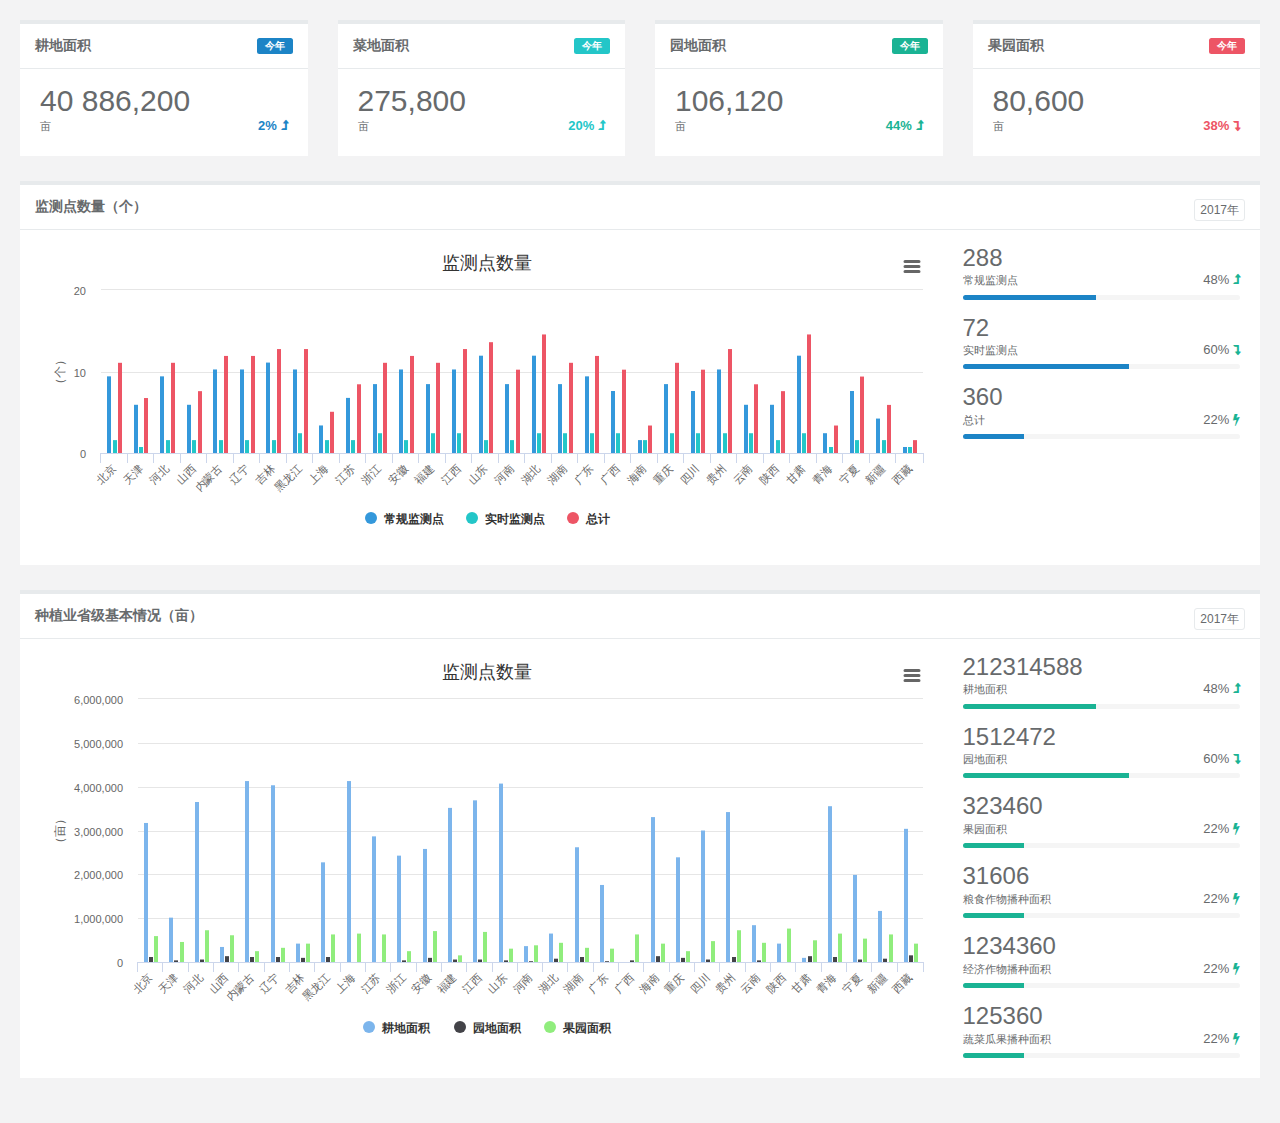
==== commit bfd4ca73: "修改" ====
--- a/Dbgo.Framework/Dbgo.WP.Web/Html/Index_v1.html
+++ b/Dbgo.Framework/Dbgo.WP.Web/Html/Index_v1.html
@@ -89,7 +89,7 @@
                     <div class="ibox-content">
                         <div class="row">
                             <div class="col-sm-9">
-                                <div id="container"></div>
+                                <div id="container" style="height:300px;"></div>
                             </div>
                             <div class="col-sm-3">
                                 <ul class="stat-list">
@@ -100,7 +100,7 @@
                                             48% <i class="fa fa-level-up text-navy"></i>
                                         </div>
                                         <div class="progress progress-mini">
-                                            <div style="width: 48%;" class="progress-bar"></div>
+                                            <div style="width: 48%;" class="progress-bar  progress-bar-success"></div>
                                         </div>
                                     </li>
                                     <li>
@@ -110,12 +110,99 @@
                                             60% <i class="fa fa-level-down text-navy"></i>
                                         </div>
                                         <div class="progress progress-mini">
-                                            <div style="width: 60%;" class="progress-bar"></div>
+                                            <div style="width: 60%;" class="progress-bar  progress-bar-success"></div>
                                         </div>
                                     </li>
                                     <li>
                                         <h2 class="no-margins ">360</h2>
                                         <small>总计</small>
+                                        <div class="stat-percent">
+                                            22% <i class="fa fa-bolt text-navy"></i>
+                                        </div>
+                                        <div class="progress progress-mini">
+                                            <div style="width: 22%;" class="progress-bar  progress-bar-success"></div>
+                                        </div>
+                                    </li>
+                                </ul> 
+                            </div>
+                        </div>
+                    </div>
+
+                </div>
+            </div>
+        </div>
+
+        <div class="row">
+            <div class="col-sm-12">
+                <div class="ibox float-e-margins">
+                    <div class="ibox-title">
+                        <h5>种植业省级基本情况（亩）</h5>
+                        <div class="pull-right">
+                            <div class="btn-group">
+                                <button type="button" class="btn btn-xs btn-white">2017年</button>
+                            </div>
+                        </div>
+                    </div>
+                    <div class="ibox-content">
+                        <div class="row">
+                            <div class="col-sm-9">
+                                <div id="container1"></div>
+                            </div>
+                            <div class="col-sm-3">
+                                <ul class="stat-list">
+                                    <li>
+                                        <h2 class="no-margins">212314588</h2>
+                                        <small>耕地面积</small>
+                                        <div class="stat-percent">
+                                            48% <i class="fa fa-level-up text-navy"></i>
+                                        </div>
+                                        <div class="progress progress-mini">
+                                            <div style="width: 48%;" class="progress-bar"></div>
+                                        </div>
+                                    </li>
+                                    <li>
+                                        <h2 class="no-margins ">1512472</h2>
+                                        <small>园地面积</small>
+                                        <div class="stat-percent">
+                                            60% <i class="fa fa-level-down text-navy"></i>
+                                        </div>
+                                        <div class="progress progress-mini">
+                                            <div style="width: 60%;" class="progress-bar"></div>
+                                        </div>
+                                    </li>
+                                    <li>
+                                        <h2 class="no-margins ">323460</h2>
+                                        <small>果园面积</small>
+                                        <div class="stat-percent">
+                                            22% <i class="fa fa-bolt text-navy"></i>
+                                        </div>
+                                        <div class="progress progress-mini">
+                                            <div style="width: 22%;" class="progress-bar"></div>
+                                        </div>
+                                    </li>
+                                    <li>
+                                        <h2 class="no-margins ">31606</h2>
+                                        <small>粮食作物播种面积</small>
+                                        <div class="stat-percent">
+                                            22% <i class="fa fa-bolt text-navy"></i>
+                                        </div>
+                                        <div class="progress progress-mini">
+                                            <div style="width: 22%;" class="progress-bar"></div>
+                                        </div>
+                                    </li>
+                                    <li>
+                                        <h2 class="no-margins ">1234360</h2>
+                                        <small>经济作物播种面积</small>
+                                        <div class="stat-percent">
+                                            22% <i class="fa fa-bolt text-navy"></i>
+                                        </div>
+                                        <div class="progress progress-mini">
+                                            <div style="width: 22%;" class="progress-bar"></div>
+                                        </div>
+                                    </li>
+                                    <li>
+                                        <h2 class="no-margins ">125360</h2>
+                                        <small>蔬菜瓜果播种面积</small>
                                         <div class="stat-percent">
                                             22% <i class="fa fa-bolt text-navy"></i>
                                         </div>
@@ -142,7 +229,7 @@
         $(function () {
             $('#container').highcharts({
                 credits: {
-                    enabled: false //不显示LOGO 
+                    enabled: false //不显示LOGO
                 },
                 chart: {
                     type: 'column'
@@ -230,6 +317,83 @@
                     data: [13, 8, 13, 9, 14, 14, 15, 15, 6, 10, 13, 14, 13, 15, 16, 12, 17, 13, 14, 12, 4, 13, 12, 15, 10, 9, 17, 4, 11, 7, 2]
                 }]
             });
+            $('#container1').highcharts({
+                credits: {
+                    enabled: false //不显示LOGO
+                },
+                chart: {
+                    type: 'column'
+                },
+                title: {
+                    text: '监测点数量'
+                },
+                xAxis: {
+                    categories: [
+                        '北京',
+                        '天津',
+                        '河北',
+                        '山西',
+                        '内蒙古',
+                        '辽宁',
+                        '吉林',
+                        '黑龙江',
+                        '上海',
+                        '江苏',
+                        '浙江',
+                        '安徽',
+                        '福建',
+                        '江西',
+                        '山东',
+                        '河南',
+                        '湖北',
+                        '湖南',
+                        '广东',
+                        '广西',
+                        '海南',
+                        '重庆',
+                        '四川',
+                        '贵州',
+                        '云南',
+                        '陕西',
+                        '甘肃',
+                        '青海',
+                        '宁夏',
+                        '新疆',
+                        '西藏'
+                    ],
+                    crosshair: true
+                },
+                yAxis: {
+                    min: 0,
+                    title: {
+                        text: '（亩）'
+                    }
+                },
+                tooltip: {
+                    headerFormat: '<span style="font-size:10px">{point.key}</span><table>',
+                    pointFormat: '<tr><td style="color:{series.color};padding:0">{series.name}: </td>' +
+                    '<td style="padding:0"><b>{point.y:.1f} 亩</b></td></tr>',
+                    footerFormat: '</table>',
+                    shared: true,
+                    useHTML: true
+                },
+                plotOptions: {
+                    column: {
+                        pointPadding: 0.2,
+                        borderWidth: 0
+                    }
+                },
+                series: [{
+                    name: '耕地面积',
+                    data: [3800629, 1226797, 4388817, 427588, 4960571, 4827453, 518130, 2729599, 4948976, 3440597, 2924541, 3108983, 4221795, 4431180, 4870814, 464803, 803775, 3150671, 2118547, 22635, 3973212, 2874542, 3615106, 4106978, 1023049, 532231, 147605, 4259338, 2399912, 1423494, 3647835]
+                }, {
+                    name: '园地面积',
+                    data: [154315, 76674, 85899, 184011, 168121, 157875, 135124, 164447, 33217, 10921, 62091, 146844, 80451, 92023, 63523, 48031, 122719, 167897, 46724, 77821, 174221, 132405, 96307, 158942, 78533, 6605, 188601, 149562, 99983, 109213, 198523]
+                }, {
+                    name: '果园面积',
+                    data: [733993, 578134, 892168, 756094, 327236, 402452, 530774, 765796, 795849, 767678, 314788, 869267, 212011, 836067, 396012, 470895, 543448, 403378, 392300, 764651, 527700, 326153, 595459, 899521, 544957, 932360, 610872, 797441, 656854, 777692, 530421]
+                }]
+            });
         });
     </script>
 </body>
--- a/Dbgo.Framework/Dbgo.WP.Web/Content/css/style.min862f.css
+++ b/Dbgo.Framework/Dbgo.WP.Web/Content/css/style.min862f.css
@@ -1 +1,6928 @@
-h1,h2,h3,h4,h5,h6{font-weight:100}h1{font-size:30px}h2{font-size:24px}h3{font-size:16px}h4{font-size:14px}h5{font-size:12px}h6{font-size:10px}h3,h4,h5{margin-top:5px;font-weight:600}a:focus{outline:0}.nav>li>a{color:#a7b1c2;font-weight:600;padding:14px 20px 14px 25px}.nav li>a{display:block}.nav.navbar-right>li>a{color:#999c9e}.nav>li.active>a{color:#fff}.navbar-default .nav>li>a:focus,.navbar-default .nav>li>a:hover{background-color:#293846;color:#fff}.nav .open>a,.nav .open>a:focus,.nav .open>a:hover{background:#fff}.nav>li>a i{margin-right:6px}.navbar{border:0}.navbar-default{background-color:transparent;border-color:#2f4050;position:relative}.navbar-top-links li{display:inline-block}.navbar-top-links li:last-child{margin-right:30px}body.body-small .navbar-top-links li:last-child{margin-right:10px}.navbar-top-links li a{padding:20px 10px;min-height:50px}.dropdown-menu{border:medium none;display:none;float:left;font-size:12px;left:0;list-style:none outside none;padding:0;position:absolute;text-shadow:none;top:100%;z-index:1000;border-radius:0;box-shadow:0 0 3px rgba(86,96,117,.3)}.dropdown-menu>li>a{border-radius:3px;color:inherit;line-height:25px;margin:4px;text-align:left;font-weight:400}.dropdown-menu>li>a.font-bold{font-weight:600}.navbar-top-links .dropdown-menu li{display:block}.navbar-top-links .dropdown-menu li:last-child{margin-right:0}.navbar-top-links .dropdown-menu li a{padding:3px 20px;min-height:0}.navbar-top-links .dropdown-menu li a div{white-space:normal}.navbar-top-links .dropdown-alerts,.navbar-top-links .dropdown-messages,.navbar-top-links .dropdown-tasks{width:310px;min-width:0}.navbar-top-links .dropdown-messages{margin-left:5px}.navbar-top-links .dropdown-tasks{margin-left:-59px}.navbar-top-links .dropdown-alerts{margin-left:-123px}.navbar-top-links .dropdown-user{right:0;left:auto}.dropdown-alerts,.dropdown-messages{padding:10px}.dropdown-alerts li a,.dropdown-messages li a{font-size:12px}.dropdown-alerts li em,.dropdown-messages li em{font-size:10px}.nav.navbar-top-links .dropdown-alerts a{font-size:12px}.nav-header{padding:33px 25px;background:url(patterns/header-profile.png) no-repeat}.nav>li.active{border-left:4px solid #19aa8d;background:#293846}.nav.nav-second-level>li.active{border:none}.nav.nav-second-level.collapse[style]{height:auto!important}.nav-header a{color:#DFE4ED}.nav-header .text-muted{color:#8095a8}.minimalize-styl-2{padding:4px 12px;margin:14px 5px 5px 20px;font-size:14px;float:left}.navbar-form-custom{float:left;height:50px;padding:0;width:200px;display:inline-table}.navbar-form-custom .form-group{margin-bottom:0}.nav.navbar-top-links a{font-size:14px}.navbar-form-custom .form-control{background:none repeat scroll 0 0 rgba(0,0,0,0);border:medium none;font-size:14px;height:60px;margin:0;z-index:2000}.count-info .label{line-height:12px;padding:1px 5px;position:absolute;right:6px;top:12px}.arrow{float:right;margin-top:2px}.fa.arrow:before{content:"\f104"}.active>a>.fa.arrow:before{content:"\f107"}.nav-second-level li,.nav-third-level li{border-bottom:none!important}.nav-second-level li a{padding:7px 15px 7px 10px;padding-left:52px}.nav-third-level li a{padding-left:62px}.nav-second-level li:last-child{margin-bottom:10px}.mini-navbar .nav li:focus>.nav-second-level,body:not(.fixed-sidebar):not(.canvas-menu).mini-navbar .nav li:hover>.nav-second-level{display:block;border-radius:0 2px 2px 0;min-width:140px;height:auto}body.mini-navbar .navbar-default .nav>li>.nav-second-level li a{font-size:12px;border-radius:0 2px 2px 0}.fixed-nav .slimScrollDiv #side-menu{padding-bottom:60px;position:relative}.slimScrollDiv >*{overflow:hidden}.mini-navbar .nav-second-level li a{padding:10px 10px 10px 15px}.canvas-menu.mini-navbar .nav-second-level{background:#293846}.mini-navbar li.active .nav-second-level{left:65px}.navbar-default .special_link a{background:#1ab394;color:#fff}.navbar-default .special_link a:hover{background:#17987e!important;color:#fff}.navbar-default .special_link a span.label{background:#fff;color:#1ab394}.navbar-default .landing_link a{background:#1cc09f;color:#fff}.navbar-default .landing_link a:hover{background:#1ab394!important;color:#fff}.navbar-default .landing_link a span.label{background:#fff;color:#1cc09f}.logo-element{text-align:center;font-size:18px;font-weight:600;color:#fff;display:none;padding:18px 0}.pace-done #page-wrapper,.pace-done .footer,.pace-done .nav-header,.pace-done .navbar-static-side,.pace-done li.active{-webkit-transition:all .5s;transition:all .5s}.navbar-fixed-top{-webkit-transition-duration:.5s;transition-duration:.5s;z-index:2030}.navbar-fixed-top,.navbar-static-top{background:#f3f3f4}.fixed-nav #wrapper{padding-top:60px;box-sizing:border-box}.fixed-nav .minimalize-styl-2{margin:14px 5px 5px 15px}.body-small .navbar-fixed-top{margin-left:0}body.mini-navbar .navbar-static-side{width:70px}body.mini-navbar .nav-label,body.mini-navbar .navbar-default .nav li a span,body.mini-navbar .profile-element{display:none}body.canvas-menu .profile-element{display:block}body:not(.fixed-sidebar):not(.canvas-menu).mini-navbar .nav-second-level{display:none}body.mini-navbar .navbar-default .nav>li>a{font-size:16px}body.mini-navbar .logo-element{display:block}body.canvas-menu .logo-element{display:none}body.mini-navbar .nav-header{padding:0;background-color:#1ab394}body.canvas-menu .nav-header{padding:33px 25px}body.mini-navbar #page-wrapper{margin:0 0 0 70px}body.canvas-menu.mini-navbar #page-wrapper,body.canvas-menu.mini-navbar .footer{margin:0}body.canvas-menu .navbar-static-side,body.fixed-sidebar .navbar-static-side{position:fixed;width:220px;z-index:2001;height:100%}body.fixed-sidebar.mini-navbar .navbar-static-side{width:70px}body.body-small.fixed-sidebar.mini-navbar #page-wrapper,body.fixed-sidebar.mini-navbar #page-wrapper{margin:0 0 0 70px}body.body-small.fixed-sidebar.mini-navbar .navbar-static-side{width:70px}.fixed-sidebar.mini-navbar .nav li> .nav-second-level{display:none}.fixed-sidebar.mini-navbar .nav li.active{border-left-width:0}.canvas-menu.mini-navbar .nav li:hover>.nav-second-level,.fixed-sidebar.mini-navbar .nav li:hover>.nav-second-level{position:absolute;left:70px;top:0;background-color:#2f4050;padding:10px 10px 0;font-size:12px;display:block;min-width:140px;border-radius:2px}body.fixed-sidebar.mini-navbar .navbar-default .nav>li>.nav-second-level li a{font-size:12px;border-radius:3px}body.canvas-menu.mini-navbar .navbar-default .nav>li>.nav-second-level li a{font-size:13px;border-radius:3px}.canvas-menu.mini-navbar .nav-second-level li a,.fixed-sidebar.mini-navbar .nav-second-level li a{padding:10px 10px 10px 15px}.canvas-menu.mini-navbar .nav-second-level,.fixed-sidebar.mini-navbar .nav-second-level{position:relative;padding:0;font-size:13px}.canvas-menu.mini-navbar li.active .nav-second-level,.fixed-sidebar.mini-navbar li.active .nav-second-level{left:0}body.canvas-menu nav.navbar-static-side{z-index:2001;background:#2f4050;height:100%;position:fixed;display:none}body.canvas-menu.mini-navbar nav.navbar-static-side{display:block;width:70px}.top-navigation #page-wrapper{margin-left:0}.top-navigation .navbar-nav .dropdown-menu>.active>a{background:#fff;color:#1ab394;font-weight:700}.white-bg .navbar-fixed-top,.white-bg .navbar-static-top{background:#fff}.top-navigation .navbar{margin-bottom:0}.top-navigation .nav>li>a{padding:15px 20px;color:#676a6c}.top-navigation .nav>li a:focus,.top-navigation .nav>li a:hover{background:#fff;color:#1ab394}.top-navigation .nav>li.active{background:#fff;border:none}.top-navigation .nav>li.active>a{color:#1ab394}.top-navigation .navbar-right{padding-right:10px}.top-navigation .navbar-nav .dropdown-menu{box-shadow:none;border:1px solid #e7eaec}.top-navigation .dropdown-menu>li>a{margin:0;padding:7px 20px}.navbar .dropdown-menu{margin-top:0}.top-navigation .navbar-brand{background:#1ab394;color:#fff;padding:15px 25px}.top-navigation .navbar-top-links li:last-child{margin-right:0}.body-small.fixed-sidebar.mini-navbar .top-navigation #page-wrapper,.canvas-menu #page-wrapper,.mini-navbar .top-navigation #page-wrapper,.top-navigation.body-small.fixed-sidebar.mini-navbar #page-wrapper,.top-navigation.mini-navbar #page-wrapper{margin:0}.fixed-nav #wrapper.top-navigation,.top-navigation.fixed-nav #wrapper{margin-top:50px}.top-navigation .footer.fixed{margin-left:0!important}.top-navigation .wrapper.wrapper-content{padding:40px}.body-small .top-navigation .wrapper.wrapper-content,.top-navigation.body-small .wrapper.wrapper-content{padding:40px 0}.navbar-toggle{color:#fff;padding:6px 12px;font-size:14px}.top-navigation .navbar-nav .open .dropdown-menu .dropdown-header,.top-navigation .navbar-nav .open .dropdown-menu>li>a{padding:10px 15px 10px 20px}@media (max-width:768px){.top-navigation .navbar-header{display:block;float:none}}.menu-visible-lg,.menu-visible-md{display:none!important}@media (min-width:1200px){.menu-visible-lg{display:block!important}}@media (min-width:992px){.menu-visible-md{display:block!important}}@media (max-width:767px){.menu-visible-lg,.menu-visible-md{display:block!important}}.btn{border-radius:3px}.float-e-margins .btn{margin-bottom:5px}.btn-w-m{min-width:120px}.btn-primary.btn-outline{color:#1ab394}.btn-success.btn-outline{color:#1c84c6}.btn-info.btn-outline{color:#23c6c8}.btn-warning.btn-outline{color:#f8ac59}.btn-danger.btn-outline{color:#ed5565}.btn-danger.btn-outline:hover,.btn-info.btn-outline:hover,.btn-primary.btn-outline:hover,.btn-success.btn-outline:hover,.btn-warning.btn-outline:hover{color:#fff}.btn-primary{background-color:#1ab394;border-color:#1ab394;color:#FFF}.btn-primary.active,.btn-primary:active,.btn-primary:focus,.btn-primary:hover,.open .dropdown-toggle.btn-primary{background-color:#18a689;border-color:#18a689;color:#FFF}.btn-primary.active,.btn-primary:active,.open .dropdown-toggle.btn-primary{background-image:none}.btn-primary.active[disabled],.btn-primary.disabled,.btn-primary.disabled.active,.btn-primary.disabled:active,.btn-primary.disabled:focus,.btn-primary.disabled:hover,.btn-primary[disabled],.btn-primary[disabled]:active,.btn-primary[disabled]:focus,.btn-primary[disabled]:hover,fieldset[disabled] .btn-primary,fieldset[disabled] .btn-primary.active,fieldset[disabled] .btn-primary:active,fieldset[disabled] .btn-primary:focus,fieldset[disabled] .btn-primary:hover{background-color:#1dc5a3;border-color:#1dc5a3}.btn-success{background-color:#1c84c6;border-color:#1c84c6;color:#FFF}.btn-success.active,.btn-success:active,.btn-success:focus,.btn-success:hover,.open .dropdown-toggle.btn-success{background-color:#1a7bb9;border-color:#1a7bb9;color:#FFF}.btn-success.active,.btn-success:active,.open .dropdown-toggle.btn-success{background-image:none}.btn-success.active[disabled],.btn-success.disabled,.btn-success.disabled.active,.btn-success.disabled:active,.btn-success.disabled:focus,.btn-success.disabled:hover,.btn-success[disabled],.btn-success[disabled]:active,.btn-success[disabled]:focus,.btn-success[disabled]:hover,fieldset[disabled] .btn-success,fieldset[disabled] .btn-success.active,fieldset[disabled] .btn-success:active,fieldset[disabled] .btn-success:focus,fieldset[disabled] .btn-success:hover{background-color:#1f90d8;border-color:#1f90d8}.btn-info{background-color:#23c6c8;border-color:#23c6c8;color:#FFF}.btn-info.active,.btn-info:active,.btn-info:focus,.btn-info:hover,.open .dropdown-toggle.btn-info{background-color:#21b9bb;border-color:#21b9bb;color:#FFF}.btn-info.active,.btn-info:active,.open .dropdown-toggle.btn-info{background-image:none}.btn-info.active[disabled],.btn-info.disabled,.btn-info.disabled.active,.btn-info.disabled:active,.btn-info.disabled:focus,.btn-info.disabled:hover,.btn-info[disabled],.btn-info[disabled]:active,.btn-info[disabled]:focus,.btn-info[disabled]:hover,fieldset[disabled] .btn-info,fieldset[disabled] .btn-info.active,fieldset[disabled] .btn-info:active,fieldset[disabled] .btn-info:focus,fieldset[disabled] .btn-info:hover{background-color:#26d7d9;border-color:#26d7d9}.btn-default{background-color:#c2c2c2;border-color:#c2c2c2;color:#FFF}.btn-default.active,.btn-default:active,.btn-default:focus,.btn-default:hover,.open .dropdown-toggle.btn-default{background-color:#bababa;border-color:#bababa;color:#FFF}.btn-default.active,.btn-default:active,.open .dropdown-toggle.btn-default{background-image:none}.btn-default.active[disabled],.btn-default.disabled,.btn-default.disabled.active,.btn-default.disabled:active,.btn-default.disabled:focus,.btn-default.disabled:hover,.btn-default[disabled],.btn-default[disabled]:active,.btn-default[disabled]:focus,.btn-default[disabled]:hover,fieldset[disabled] .btn-default,fieldset[disabled] .btn-default.active,fieldset[disabled] .btn-default:active,fieldset[disabled] .btn-default:focus,fieldset[disabled] .btn-default:hover{background-color:#ccc;border-color:#ccc}.btn-warning{background-color:#f8ac59;border-color:#f8ac59;color:#FFF}.btn-warning.active,.btn-warning:active,.btn-warning:focus,.btn-warning:hover,.open .dropdown-toggle.btn-warning{background-color:#f7a54a;border-color:#f7a54a;color:#FFF}.btn-warning.active,.btn-warning:active,.open .dropdown-toggle.btn-warning{background-image:none}.btn-warning.active[disabled],.btn-warning.disabled,.btn-warning.disabled.active,.btn-warning.disabled:active,.btn-warning.disabled:focus,.btn-warning.disabled:hover,.btn-warning[disabled],.btn-warning[disabled]:active,.btn-warning[disabled]:focus,.btn-warning[disabled]:hover,fieldset[disabled] .btn-warning,fieldset[disabled] .btn-warning.active,fieldset[disabled] .btn-warning:active,fieldset[disabled] .btn-warning:focus,fieldset[disabled] .btn-warning:hover{background-color:#f9b66d;border-color:#f9b66d}.btn-danger{background-color:#ed5565;border-color:#ed5565;color:#FFF}.btn-danger.active,.btn-danger:active,.btn-danger:focus,.btn-danger:hover,.open .dropdown-toggle.btn-danger{background-color:#ec4758;border-color:#ec4758;color:#FFF}.btn-danger.active,.btn-danger:active,.open .dropdown-toggle.btn-danger{background-image:none}.btn-danger.active[disabled],.btn-danger.disabled,.btn-danger.disabled.active,.btn-danger.disabled:active,.btn-danger.disabled:focus,.btn-danger.disabled:hover,.btn-danger[disabled],.btn-danger[disabled]:active,.btn-danger[disabled]:focus,.btn-danger[disabled]:hover,fieldset[disabled] .btn-danger,fieldset[disabled] .btn-danger.active,fieldset[disabled] .btn-danger:active,fieldset[disabled] .btn-danger:focus,fieldset[disabled] .btn-danger:hover{background-color:#ef6776;border-color:#ef6776}.btn-link{color:inherit}.btn-link.active,.btn-link:active,.btn-link:focus,.btn-link:hover,.open .dropdown-toggle.btn-link{color:#1ab394;text-decoration:none}.btn-link.active,.btn-link:active,.open .dropdown-toggle.btn-link{background-image:none}.btn-link.active[disabled],.btn-link.disabled,.btn-link.disabled.active,.btn-link.disabled:active,.btn-link.disabled:focus,.btn-link.disabled:hover,.btn-link[disabled],.btn-link[disabled]:active,.btn-link[disabled]:focus,.btn-link[disabled]:hover,fieldset[disabled] .btn-link,fieldset[disabled] .btn-link.active,fieldset[disabled] .btn-link:active,fieldset[disabled] .btn-link:focus,fieldset[disabled] .btn-link:hover{color:#cacaca}.btn-white{color:inherit;background:#fff;border:1px solid #e7eaec}.btn-white.active,.btn-white:active,.btn-white:focus,.btn-white:hover,.open .dropdown-toggle.btn-white{color:inherit;border:1px solid #d2d2d2}.btn-white.active,.btn-white:active{box-shadow:0 2px 5px rgba(0,0,0,.15)inset}.btn-white.active,.btn-white:active,.open .dropdown-toggle.btn-white{background-image:none}.btn-white.active[disabled],.btn-white.disabled,.btn-white.disabled.active,.btn-white.disabled:active,.btn-white.disabled:focus,.btn-white.disabled:hover,.btn-white[disabled],.btn-white[disabled]:active,.btn-white[disabled]:focus,.btn-white[disabled]:hover,fieldset[disabled] .btn-white,fieldset[disabled] .btn-white.active,fieldset[disabled] .btn-white:active,fieldset[disabled] .btn-white:focus,fieldset[disabled] .btn-white:hover{color:#cacaca}.form-control,.form-control:focus,.has-error .form-control:focus,.has-success .form-control:focus,.has-warning .form-control:focus,.navbar-collapse,.navbar-form,.navbar-form-custom .form-control:focus,.navbar-form-custom .form-control:hover,.open .btn.dropdown-toggle,.panel,.popover,.progress,.progress-bar{box-shadow:none}.btn-outline{color:inherit;background-color:transparent;-webkit-transition:all .5s;transition:all .5s}.btn-rounded{border-radius:50px}.btn-large-dim{width:90px;height:90px;font-size:42px}button.dim{display:inline-block;color:#fff;text-decoration:none;text-transform:uppercase;text-align:center;padding-top:6px;margin-right:10px;position:relative;cursor:pointer;border-radius:5px;font-weight:600;margin-bottom:20px!important}button.dim:active{top:3px}button.btn-primary.dim{box-shadow:inset 0 0 0 #16987e,0 5px 0 0 #16987e,0 10px 5px #999}button.btn-primary.dim:active{box-shadow:inset 0 0 0 #16987e,0 2px 0 0 #16987e,0 5px 3px #999}button.btn-default.dim{box-shadow:inset 0 0 0 #b3b3b3,0 5px 0 0 #b3b3b3,0 10px 5px #999}button.btn-default.dim:active{box-shadow:inset 0 0 0 #b3b3b3,0 2px 0 0 #b3b3b3,0 5px 3px #999}button.btn-warning.dim{box-shadow:inset 0 0 0 #f79d3c,0 5px 0 0 #f79d3c,0 10px 5px #999}button.btn-warning.dim:active{box-shadow:inset 0 0 0 #f79d3c,0 2px 0 0 #f79d3c,0 5px 3px #999}button.btn-info.dim{box-shadow:inset 0 0 0 #1eacae,0 5px 0 0 #1eacae,0 10px 5px #999}button.btn-info.dim:active{box-shadow:inset 0 0 0 #1eacae,0 2px 0 0 #1eacae,0 5px 3px #999}button.btn-success.dim{box-shadow:inset 0 0 0 #1872ab,0 5px 0 0 #1872ab,0 10px 5px #999}button.btn-success.dim:active{box-shadow:inset 0 0 0 #1872ab,0 2px 0 0 #1872ab,0 5px 3px #999}button.btn-danger.dim{box-shadow:inset 0 0 0 #ea394c,0 5px 0 0 #ea394c,0 10px 5px #999}button.btn-danger.dim:active{box-shadow:inset 0 0 0 #ea394c,0 2px 0 0 #ea394c,0 5px 3px #999}button.dim:before{font-size:50px;line-height:1em;font-weight:400;color:#fff;display:block;padding-top:10px}button.dim:active:before{top:7px;font-size:50px}.label{background-color:#d1dade;color:#5e5e5e;font-size:10px;font-weight:600;padding:3px 8px;text-shadow:none}.badge{background-color:#d1dade;color:#5e5e5e;font-size:11px;font-weight:600;padding-bottom:4px;padding-left:6px;padding-right:6px;text-shadow:none}.badge-primary,.label-primary{background-color:#1ab394;color:#FFF}.badge-success,.label-success{background-color:#1c84c6;color:#FFF}.badge-warning,.label-warning{background-color:#f8ac59;color:#FFF}.badge-warning-light,.label-warning-light{background-color:#f8ac59;color:#fff}.badge-danger,.label-danger{background-color:#ed5565;color:#FFF}.badge-info,.label-info{background-color:#23c6c8;color:#FFF}.badge-inverse,.label-inverse{background-color:#262626;color:#FFF}.badge-white,.label-white{background-color:#FFF;color:#5E5E5E}.badge-disable,.label-white{background-color:#2A2E36;color:#8B91A0}.chosen-container-single .chosen-single{background:#fff;box-shadow:none;-moz-box-sizing:border-box;background-color:#FFF;border:1px solid #CBD5DD;border-radius:2px;cursor:text;height:auto!important;margin:0;min-height:30px;overflow:hidden;padding:4px 12px;position:relative;width:100%}.chosen-container-multi .chosen-choices li.search-choice{background:#f1f1f1;border:1px solid #ededed;border-radius:2px;box-shadow:none;color:#333;cursor:default;line-height:13px;margin:3px 0 3px 5px;padding:3px 20px 3px 5px;position:relative}.pagination>.active>a,.pagination>.active>a:focus,.pagination>.active>a:hover,.pagination>.active>span,.pagination>.active>span:focus,.pagination>.active>span:hover{background-color:#f4f4f4;border-color:#DDD;color:inherit;cursor:default;z-index:2}.pagination>li>a,.pagination>li>span{background-color:#FFF;border:1px solid #DDD;color:inherit;float:left;line-height:1.42857;margin-left:-1px;padding:4px 10px;position:relative;text-decoration:none}.tooltip-inner{background-color:#2F4050}.tooltip.top .tooltip-arrow{border-top-color:#2F4050}.tooltip.right .tooltip-arrow{border-right-color:#2F4050}.tooltip.bottom .tooltip-arrow{border-bottom-color:#2F4050}.tooltip.left .tooltip-arrow{border-left-color:#2F4050}.easypiechart{position:relative;text-align:center}.easypiechart .h2{margin-left:10px;margin-top:10px;display:inline-block}.easypiechart canvas{top:0;left:0}.easypiechart .easypie-text{line-height:1;position:absolute;top:33px;width:100%;z-index:1}.easypiechart img{margin-top:-4px}.jqstooltip{box-sizing:content-box}.fc-state-default{background-color:#fff;background-image:none;background-repeat:repeat-x;box-shadow:none;color:#333;text-shadow:none;border:1px solid}.fc-button{color:inherit;border:1px solid #e7eaec;cursor:pointer;display:inline-block;height:1.9em;line-height:1.9em;overflow:hidden;padding:0 .6em;position:relative;white-space:nowrap}.fc-state-active{background-color:#1ab394;border-color:#1ab394;color:#fff}.fc-header-title h2{font-size:16px;font-weight:600;color:inherit}.fc-content .fc-widget-content,.fc-content .fc-widget-header{border-color:#e7eaec;font-weight:400}.fc-border-separate tbody{background-color:#F8F8F8}.fc-state-highlight{background:none repeat scroll 0 0 #FCF8E3}.external-event{padding:5px 10px;border-radius:2px;cursor:pointer;margin-bottom:5px}.fc-ltr .fc-event-hori.fc-event-end,.fc-rtl .fc-event-hori.fc-event-start{border-radius:2px}.fc-agenda .fc-event-time,.fc-event,.fc-event a{padding:4px 6px;background-color:#1ab394;border-color:#1ab394}.fc-event-time,.fc-event-title{color:#717171;padding:0 1px}.ui-calendar .fc-event-time,.ui-calendar .fc-event-title{color:#fff}.chat-activity-list .chat-element{border-bottom:1px solid #e7eaec}.chat-element:first-child{margin-top:0}.chat-element{padding-bottom:15px}.chat-element,.chat-element .media{margin-top:15px}.chat-element,.media-body{overflow:hidden}.media-body{display:block;width:auto}.chat-element>.pull-left{margin-right:10px}.chat-element img.img-circle,.dropdown-messages-box img.img-circle{width:38px;height:38px}.chat-element .well{border:1px solid #e7eaec;box-shadow:none;margin-top:10px;margin-bottom:5px;padding:10px 20px;font-size:11px;line-height:16px}.chat-element .actions{margin-top:10px}.chat-element .photos{margin:10px 0}.right.chat-element>.pull-right{margin-left:10px}.chat-photo{max-height:180px;border-radius:4px;overflow:hidden;margin-right:10px;margin-bottom:10px}.chat{margin:0;padding:0;list-style:none}.chat li{margin-bottom:10px;padding-bottom:5px;border-bottom:1px dotted #B3A9A9}.chat li.left .chat-body{margin-left:60px}.chat li.right .chat-body{margin-right:60px}.chat li .chat-body p{margin:0;color:#777}.chat .glyphicon,.panel .slidedown .glyphicon{margin-right:5px}.chat-panel .panel-body{height:350px;overflow-y:scroll}a.list-group-item.active,a.list-group-item.active:focus,a.list-group-item.active:hover{background-color:#1ab394;border-color:#1ab394;color:#FFF;z-index:2}.list-group-item-heading{margin-top:10px}.list-group-item-text{margin:0 0 10px;color:inherit;font-size:12px;line-height:inherit}.no-padding .list-group-item{border-left:none;border-right:none;border-bottom:none}.no-padding .list-group-item:first-child{border-left:none;border-right:none;border-bottom:none;border-top:none}.no-padding .list-group{margin-bottom:0}.list-group-item{background-color:inherit;border:1px solid #e7eaec;display:block;margin-bottom:-1px;padding:10px 15px;position:relative}.elements-list .list-group-item{border-left:none;border-right:none;padding:15px 25px}.elements-list .list-group-item:first-child{border-left:none;border-right:none;border-top:none!important}.elements-list .list-group{margin-bottom:0}.elements-list a{color:inherit}.elements-list .list-group-item.active,.elements-list .list-group-item:hover{background:#f3f3f4;color:inherit;border-color:#e7eaec;border-radius:0}.elements-list li.active{-webkit-transition:none;transition:none}.element-detail-box{padding:25px}.flot-chart{display:block;height:200px}.widget .flot-chart.dashboard-chart{display:block;height:120px;margin-top:40px}.flot-chart.dashboard-chart{display:block;height:180px;margin-top:40px}.flot-chart-content{width:100%;height:100%}.flot-chart-pie-content{width:200px;height:200px;margin:auto}.jqstooltip{position:absolute;display:block;left:0;top:0;visibility:hidden;background:#2b303a;background-color:rgba(43,48,58,.8);color:#fff;text-align:left;white-space:nowrap;z-index:10000;padding:5px;min-height:22px;border-radius:3px}.jqsfield{color:#fff;text-align:left}.h-200{min-height:200px}.legendLabel{padding-left:5px}.stat-list li:first-child{margin-top:0}.stat-list{list-style:none;padding:0;margin:0}.stat-percent{float:right}.stat-list li{margin-top:15px;position:relative}table.dataTable thead .sorting,table.dataTable thead .sorting_asc:after,table.dataTable thead .sorting_asc_disabled,table.dataTable thead .sorting_desc,table.dataTable thead .sorting_desc_disabled{background:0 0}table.dataTable thead .sorting_asc:after{float:right;font-family:fontawesome}table.dataTable thead .sorting_desc:after{content:"\f0dd";float:right;font-family:fontawesome}table.dataTable thead .sorting:after{content:"\f0dc";float:right;font-family:fontawesome;color:rgba(50,50,50,.5)}.dataTables_wrapper{padding-bottom:30px}.img-circle{border-radius:50%}.btn-circle{width:30px;height:30px;padding:6px 0;border-radius:15px;text-align:center;font-size:12px;line-height:1.428571429}.btn-circle.btn-lg{width:50px;height:50px;padding:10px 16px;border-radius:25px;font-size:18px;line-height:1.33}.btn-circle.btn-xl{width:70px;height:70px;padding:10px 16px;border-radius:35px;font-size:24px;line-height:1.33}.show-grid [class^=col-]{padding-top:10px;padding-bottom:10px;border:1px solid #ddd;background-color:#eee!important}.show-grid{margin:15px 0}.css-animation-box h1{font-size:44px}.animation-efect-links a{padding:4px 6px;font-size:12px}#animation_box{background-color:#f9f8f8;border-radius:16px;width:80%;margin:0 auto;padding-top:80px}.animation-text-box{position:absolute;margin-top:40px;left:50%;margin-left:-100px;width:200px}.animation-text-info{position:absolute;margin-top:-60px;left:50%;margin-left:-100px;width:200px;font-size:10px}.animation-text-box h2{font-size:54px;font-weight:600;margin-bottom:5px}.animation-text-box p{font-size:12px;text-transform:uppercase}.pace{-webkit-pointer-events:none;pointer-events:none;-webkit-user-select:none;-moz-user-select:none;-ms-user-select:none;user-select:none}.pace .pace-progress{background:#1ab394;position:fixed;z-index:2000;top:0;width:100%;height:2px}.pace-inactive{display:none}.widget{border-radius:5px;padding:15px 20px;margin-bottom:10px;margin-top:10px}.widget.style1 h2{font-size:30px}.widget h2,.widget h3{margin-top:5px;margin-bottom:0}.widget-text-box{padding:20px;border:1px solid #e7eaec;background:#fff}.widget-head-color-box{border-radius:5px 5px 0 0;margin-top:10px}.widget .flot-chart{height:100px}.vertical-align div{display:inline-block;vertical-align:middle}.vertical-align h2,.vertical-align h3{margin:0}.todo-list{list-style:none outside none;margin:0;padding:0;font-size:14px}.todo-list.small-list{font-size:12px}.todo-list.small-list>li{background:#f3f3f4;border-left:none;border-right:none;border-radius:4px;color:inherit;margin-bottom:2px;padding:6px 6px 6px 12px}.todo-list.small-list .btn-group-xs>.btn,.todo-list.small-list .btn-xs{border-radius:5px;font-size:10px;line-height:1.5;padding:1px 2px 1px 5px}.todo-list>li{background:#f3f3f4;border-left:6px solid #e7eaec;border-right:6px solid #e7eaec;border-radius:4px;color:inherit;margin-bottom:2px;padding:10px}.todo-list .handle{cursor:move;display:inline-block;font-size:16px;margin:0 5px}.todo-list>li .label{font-size:9px;margin-left:10px}.check-link{font-size:16px}.todo-completed{text-decoration:line-through}.geo-statistic h1{font-size:36px;margin-bottom:0}.glyphicon.fa{font-family:FontAwesome}.inline{display:inline-block!important}.input-s-sm{width:120px}.input-s{width:200px}.input-s-lg{width:250px}.i-checks{padding-left:0}.form-control,.single-line{background-color:#FFF;background-image:none;border:1px solid #e5e6e7;border-radius:1px;color:inherit;display:block;padding:6px 12px;-webkit-transition:border-color .15s ease-in-out 0s,box-shadow .15s ease-in-out 0s;transition:border-color .15s ease-in-out 0s,box-shadow .15s ease-in-out 0s;width:100%;font-size:14px}.form-control:focus,.single-line:focus{border-color:#1ab394!important}.has-success .form-control{border-color:#1ab394}.has-warning .form-control{border-color:#f8ac59}.has-error .form-control{border-color:#ed5565}.has-success .control-label{color:#1ab394}.has-warning .control-label{color:#f8ac59}.has-error .control-label{color:#ed5565}.input-group-addon{background-color:#fff;border:1px solid #E5E6E7;border-radius:1px;color:inherit;font-size:14px;font-weight:400;line-height:1;padding:6px 12px;text-align:center}.spinner-buttons.input-group-btn .btn-xs{line-height:1.13}.spinner-buttons.input-group-btn{width:20%}.noUi-connect{background:none repeat scroll 0 0 #1ab394;box-shadow:none}.slider_red .noUi-connect{background:none repeat scroll 0 0 #ed5565;box-shadow:none}.ui-sortable .ibox-title{cursor:move}.ui-sortable-placeholder{border:1px dashed #cecece!important;visibility:visible!important;background:#e7eaec}.ibox.ui-sortable-placeholder{margin:0 0 23px!important}.tabs-container .panel-body{background:#fff;border:1px solid #e7eaec;border-radius:2px;padding:20px;position:relative}.tabs-container .nav-tabs>li.active>a,.tabs-container .nav-tabs>li.active>a:focus,.tabs-container .nav-tabs>li.active>a:hover{background-color:#fff}.tabs-container .nav-tabs>li{float:left;margin-bottom:-1px}.tabs-container .nav-tabs>li.active>a,.tabs-container .nav-tabs>li.active>a:focus,.tabs-container .nav-tabs>li.active>a:hover{border:1px solid #e7eaec;border-bottom-color:transparent}.tabs-container .nav-tabs{border-bottom:1px solid #e7eaec}.tabs-container .tab-pane .panel-body{border-top:none}.tabs-container .tabs-left .tab-pane .panel-body,.tabs-container .tabs-right .tab-pane .panel-body{border-top:1px solid #e7eaec}.tabs-container .nav-tabs>li a:hover{background:0 0;border-color:transparent}.tabs-container .tabs-below>.nav-tabs,.tabs-container .tabs-left>.nav-tabs,.tabs-container .tabs-right>.nav-tabs{border-bottom:0}.tabs-container .tabs-left .panel-body{position:static}.tabs-container .tabs-left>.nav-tabs,.tabs-container .tabs-right>.nav-tabs{width:20%}.tabs-container .tabs-left .panel-body{width:80%;margin-left:20%}.tabs-container .tabs-right .panel-body{width:80%;margin-right:20%}.tabs-container .pill-content>.pill-pane,.tabs-container .tab-content>.tab-pane{display:none}.tabs-container .pill-content>.active,.tabs-container .tab-content>.active{display:block}.tabs-container .tabs-below>.nav-tabs{border-top:1px solid #e7eaec}.tabs-container .tabs-below>.nav-tabs>li{margin-top:-1px;margin-bottom:0}.tabs-container .tabs-below>.nav-tabs>li>a{border-radius:0 0 4px 4px}.tabs-container .tabs-below>.nav-tabs>li>a:focus,.tabs-container .tabs-below>.nav-tabs>li>a:hover{border-top-color:#e7eaec;border-bottom-color:transparent}.tabs-container .tabs-left>.nav-tabs>li,.tabs-container .tabs-right>.nav-tabs>li{float:none}.tabs-container .tabs-left>.nav-tabs>li>a,.tabs-container .tabs-right>.nav-tabs>li>a{min-width:74px;margin-right:0;margin-bottom:3px}.tabs-container .tabs-left>.nav-tabs{float:left;margin-right:19px}.tabs-container .tabs-left>.nav-tabs>li>a{margin-right:-1px;border-radius:4px 0 0 4px}.tabs-container .tabs-left>.nav-tabs .active>a,.tabs-container .tabs-left>.nav-tabs .active>a:focus,.tabs-container .tabs-left>.nav-tabs .active>a:hover{border-color:#e7eaec transparent #e7eaec #e7eaec;*border-right-color:#fff}.tabs-container .tabs-right>.nav-tabs{float:right;margin-left:19px}.tabs-container .tabs-right>.nav-tabs>li>a{margin-left:-1px;border-radius:0 4px 4px 0}.tabs-container .tabs-right>.nav-tabs .active>a,.tabs-container .tabs-right>.nav-tabs .active>a:focus,.tabs-container .tabs-right>.nav-tabs .active>a:hover{border-color:#e7eaec #e7eaec #e7eaec transparent;*border-left-color:#fff;z-index:1}.onoffswitch{position:relative;width:54px;-webkit-user-select:none;-moz-user-select:none;-ms-user-select:none}.onoffswitch-checkbox{display:none}.onoffswitch-label{display:block;overflow:hidden;cursor:pointer;border:2px solid #1AB394;border-radius:3px}.onoffswitch-inner{display:block;width:200%;margin-left:-100%;-webkit-transition:margin .3s ease-in 0s;transition:margin .3s ease-in 0s}.onoffswitch-inner:after,.onoffswitch-inner:before{display:block;float:left;width:50%;height:16px;padding:0;line-height:16px;font-size:10px;font-family:Trebuchet,Arial,sans-serif;font-weight:700;box-sizing:border-box}.onoffswitch-inner:before{content:"ON";padding-left:7px;background-color:#1AB394;color:#FFF}.onoffswitch-inner:after{content:"OFF";padding-right:7px;background-color:#FFF;color:#919191;text-align:right}.onoffswitch-switch{display:block;width:18px;margin:0;background:#FFF;border:2px solid #1AB394;border-radius:3px;position:absolute;top:0;bottom:0;right:36px;-webkit-transition:all .3s ease-in 0s;transition:all .3s ease-in 0s}.onoffswitch-checkbox:checked+.onoffswitch-label .onoffswitch-inner{margin-left:0}.onoffswitch-checkbox:checked+.onoffswitch-label .onoffswitch-switch{right:0}.dd{position:relative;display:block;margin:0;padding:0;list-style:none;font-size:13px;line-height:20px}.dd-list{display:block;position:relative;margin:0;padding:0;list-style:none}.dd-list .dd-list{padding-left:30px}.dd-collapsed .dd-list{display:none}.dd-empty,.dd-item,.dd-placeholder{display:block;position:relative;margin:0;padding:0;min-height:20px;font-size:13px;line-height:20px}.dd-handle{display:block;margin:5px 0;padding:5px 10px;color:#333;text-decoration:none;border:1px solid #e7eaec;background:#f5f5f5;border-radius:3px;box-sizing:border-box;-moz-box-sizing:border-box}.dd-handle span{font-weight:700}.dd-handle:hover{background:#f0f0f0;cursor:pointer;font-weight:700}.dd-item>button{display:block;position:relative;cursor:pointer;float:left;width:25px;height:20px;margin:5px 0;padding:0;text-indent:100%;white-space:nowrap;overflow:hidden;border:0;background:0 0;font-size:12px;line-height:1;text-align:center;font-weight:700}.dd-item>button:before{content:'+';display:block;position:absolute;width:100%;text-align:center;text-indent:0}.dd-item>button[data-action=collapse]:before{content:'-'}#nestable2 .dd-item>button{font-family:FontAwesome;height:34px;width:33px;color:#c1c1c1}#nestable2 .dd-item>button:before{content:"\f067"}#nestable2 .dd-item>button[data-action=collapse]:before{content:"\f068"}.dd-empty,.dd-placeholder{margin:5px 0;padding:0;min-height:30px;background:#f2fbff;border:1px dashed #b6bcbf;box-sizing:border-box;-moz-box-sizing:border-box}.dd-empty{border:1px dashed #bbb;min-height:100px;background-color:#e5e5e5;background-image:-webkit-linear-gradient(45deg,#fff 25%,transparent 25%,transparent 75%,#fff 75%,#fff),-webkit-linear-gradient(45deg,#fff 25%,transparent 25%,transparent 75%,#fff 75%,#fff);background-image:linear-gradient(45deg,#fff 25%,transparent 25%,transparent 75%,#fff 75%,#fff),linear-gradient(45deg,#fff 25%,transparent 25%,transparent 75%,#fff 75%,#fff);background-size:60px 60px;background-position:0 0,30px 30px}.dd-dragel{position:absolute;z-index:9999;pointer-events:none}.dd-dragel>.dd-item .dd-handle{margin-top:0}.dd-dragel .dd-handle{box-shadow:2px 4px 6px 0 rgba(0,0,0,.1)}.nestable-lists{display:block;clear:both;padding:30px 0;width:100%;border:0;border-top:2px solid #ddd;border-bottom:2px solid #ddd}#nestable-menu{padding:0;margin:10px 0 20px}#nestable-output,#nestable2-output{width:100%;line-height:1.333333em;font-family:lucida grande,lucida sans unicode,helvetica,arial,sans-serif}#nestable2 .dd-handle{color:inherit;border:1px dashed #e7eaec;background:#f3f3f4;padding:10px}#nestable2 span.label{margin-right:10px}#nestable-output,#nestable2-output{font-size:12px;padding:25px;box-sizing:border-box;-moz-box-sizing:border-box}.CodeMirror{border:1px solid #eee;height:auto}.CodeMirror-scroll{overflow-y:hidden;overflow-x:auto}.google-map{height:300px}label.error{color:#cc5965;display:inline-block;margin-left:5px}.form-control.error{border:1px dotted #cc5965}.gridStyle{border:1px solid #d4d4d4;width:100%;height:400px}.gridStyle2{border:1px solid #d4d4d4;width:500px;height:300px}.ngH eaderCell{border-right:none;border-bottom:1px solid #e7eaec}.ngCell{border-right:none}.ngTopPanel{background:#F5F5F6}.ngRow.even{background:#f9f9f9}.ngRow.selected{background:#EBF2F1}.ngRow{border-bottom:1px solid #e7eaec}.ngCell{background-color:transparent}.ngHeaderCell{border-right:none}#toast-container>.toast{background-image:none!important}#toast-container>.toast:before{position:fixed;font-family:FontAwesome;font-size:24px;line-height:24px;float:left;color:#FFF;padding-right:.5em;margin:auto .5em auto -1.5em}#toast-container>div{box-shadow:0 0 3px #999;opacity:.9;-ms-filter:alpha(opacity=90);filter:alpha(opacity=90)}#toast-container >:hover{box-shadow:0 0 4px #999;opacity:1;-ms-filter:alpha(opacity=100);filter:alpha(opacity=100);cursor:pointer}.toast,.toast-success{background-color:#1ab394}.toast-error{background-color:#ed5565}.toast-info{background-color:#23c6c8}.toast-warning{background-color:#f8ac59}.toast-top-full-width{margin-top:20px}.toast-bottom-full-width{margin-bottom:20px}.img-container,.img-preview{overflow:hidden;text-align:center;width:100%}.img-preview-sm{height:130px;width:200px}.forum-post-container .media{margin:10px;padding:20px 10px;border-bottom:1px solid #f1f1f1}.forum-avatar{float:left;margin-right:20px;text-align:center;width:110px}.forum-avatar .img-circle{height:48px;width:48px}.author-info{color:#676a6c;font-size:11px;margin-top:5px;text-align:center}.forum-post-info{padding:9px 12px 6px;background:#f9f9f9;border:1px solid #f1f1f1}.media-body>.media{background:#f9f9f9;border-radius:3px;border:1px solid #f1f1f1}.forum-post-container .media-body .photos{margin:10px 0}.forum-photo{max-width:140px;border-radius:3px}.media-body>.media .forum-avatar{width:70px;margin-right:10px}.media-body>.media .forum-avatar .img-circle{height:38px;width:38px}.mid-icon{font-size:66px}.forum-item{margin:10px 0;padding:10px 0 20px;border-bottom:1px solid #f1f1f1}.views-number{font-size:24px;line-height:18px;font-weight:400}.forum-container,.forum-post-container{padding:30px!important}.forum-item small{color:#999}.forum-item .forum-sub-title{color:#999;margin-left:50px}.forum-title{margin:15px 0}.forum-info{text-align:center}.forum-desc{color:#999}.forum-icon{float:left;width:30px;margin-right:20px;text-align:center}a.forum-item-title{color:inherit;display:block;font-size:18px;font-weight:600}a.forum-item-title:hover{color:inherit}.forum-icon .fa{font-size:30px;margin-top:8px;color:#9b9b9b}.forum-item.active .fa,.forum-item.active a.forum-item-title{color:#1ab394}@media (max-width:992px){.forum-info{margin:15px 0 10px;display:none}.forum-desc{float:none!important}}.vertical-container{width:90%;max-width:1170px;margin:0 auto}.vertical-container::after{content:'';display:table;clear:both}#vertical-timeline{position:relative;padding:0;margin-top:2em;margin-bottom:2em}#vertical-timeline::before{content:'';position:absolute;top:0;left:18px;height:100%;width:4px;background:#f1f1f1}.vertical-timeline-content .btn{float:right}#vertical-timeline.light-timeline:before{background:#e7eaec}.dark-timeline .vertical-timeline-content:before{border-color:transparent #f5f5f5 transparent transparent}.dark-timeline.center-orientation .vertical-timeline-content:before{border-color:transparent transparent transparent #f5f5f5}.dark-timeline .vertical-timeline-block:nth-child(2n) .vertical-timeline-content:before,.dark-timeline.center-orientation .vertical-timeline-block:nth-child(2n) .vertical-timeline-content:before{border-color:transparent #f5f5f5 transparent transparent}.dark-timeline .vertical-timeline-content,.dark-timeline.center-orientation .vertical-timeline-content{background:#f5f5f5}@media only screen and (min-width:1170px){#vertical-timeline.center-orientation{margin-top:3em;margin-bottom:3em}#vertical-timeline.center-orientation:before{left:50%;margin-left:-2px}}@media only screen and (max-width:1170px){.center-orientation.dark-timeline .vertical-timeline-content:before{border-color:transparent #f5f5f5 transparent transparent}}.vertical-timeline-block{position:relative;margin:2em 0}.vertical-timeline-block:after{content:"";display:table;clear:both}.vertical-timeline-block:first-child{margin-top:0}.vertical-timeline-block:last-child{margin-bottom:0}@media only screen and (min-width:1170px){.center-orientation .vertical-timeline-block{margin:4em 0}.center-orientation .vertical-timeline-block:first-child{margin-top:0}.center-orientation .vertical-timeline-block:last-child{margin-bottom:0}}.vertical-timeline-icon{position:absolute;top:0;left:0;width:40px;height:40px;border-radius:50%;font-size:16px;border:3px solid #f1f1f1;text-align:center}.vertical-timeline-icon i{display:block;width:24px;height:24px;position:relative;left:50%;top:50%;margin-left:-12px;margin-top:-9px}@media only screen and (min-width:1170px){.center-orientation .vertical-timeline-icon{width:50px;height:50px;left:50%;margin-left:-25px;-webkit-transform:translateZ(0);-webkit-backface-visibility:hidden;font-size:19px}.center-orientation .vertical-timeline-icon i{margin-left:-12px;margin-top:-10px}.center-orientation .cssanimations .vertical-timeline-icon.is-hidden{visibility:hidden}}.vertical-timeline-content{position:relative;margin-left:60px;background:#fff;border-radius:.25em;padding:1em}.vertical-timeline-content:after{content:"";display:table;clear:both}.vertical-timeline-content h2{font-weight:400;margin-top:4px}.vertical-timeline-content p{margin:1em 0;line-height:1.6}.vertical-timeline-content .vertical-date{float:left;font-weight:500}.vertical-date small{color:#1ab394;font-weight:400}.vertical-timeline-content::before{content:'';position:absolute;top:16px;right:100%;height:0;width:0;border:7px solid transparent;border-right:7px solid #fff}@media only screen and (min-width:768px){.vertical-timeline-content h2{font-size:18px}.vertical-timeline-content p{font-size:13px}}@media only screen and (min-width:1170px){.center-orientation .vertical-timeline-content{margin-left:0;padding:1.6em;width:45%}.center-orientation .vertical-timeline-content::before{top:24px;left:100%;border-color:transparent;border-left-color:#fff}.center-orientation .vertical-timeline-content .btn{float:left}.center-orientation .vertical-timeline-content .vertical-date{position:absolute;width:100%;left:122%;top:2px;font-size:14px}.center-orientation .vertical-timeline-block:nth-child(even) .vertical-timeline-content{float:right}.center-orientation .vertical-timeline-block:nth-child(even) .vertical-timeline-content::before{top:24px;left:auto;right:100%;border-color:transparent;border-right-color:#fff}.center-orientation .vertical-timeline-block:nth-child(even) .vertical-timeline-content .btn{float:right}.center-orientation .vertical-timeline-block:nth-child(even) .vertical-timeline-content .vertical-date{left:auto;right:122%;text-align:right}.center-orientation .cssanimations .vertical-timeline-content.is-hidden{visibility:hidden}}.sidebard-panel{width:220px;background:#ebebed;padding:10px 20px;position:absolute;right:0}.sidebard-panel .feed-element img.img-circle{width:32px;height:32px}.media-body,.sidebard-panel .feed-element,.sidebard-panel p{font-size:12px}.sidebard-panel .feed-element{margin-top:20px;padding-bottom:0}.sidebard-panel .list-group{margin-bottom:10px}.sidebard-panel .list-group .list-group-item{padding:5px 0;font-size:12px;border:0}.sidebar-content .wrapper,.wrapper.sidebar-content{padding-right:240px!important}#right-sidebar{background-color:#fff;border-left:1px solid #e7eaec;border-top:1px solid #e7eaec;overflow:hidden;position:fixed;top:60px;width:260px!important;z-index:1009;bottom:0;right:-260px}#right-sidebar.sidebar-open{right:0}#right-sidebar.sidebar-open.sidebar-top{top:0;border-top:none}.sidebar-container ul.nav-tabs{border:none}.sidebar-container ul.nav-tabs.navs-4 li{width:25%}.sidebar-container ul.nav-tabs.navs-3 li{width:33.3333%}.sidebar-container ul.nav-tabs.navs-2 li{width:50%}.sidebar-container ul.nav-tabs li{border:none}.sidebar-container ul.nav-tabs li a{border:none;padding:12px 10px;margin:0;border-radius:0;background:#2f4050;color:#fff;text-align:center;border-right:1px solid #334556}.sidebar-container ul.nav-tabs li.active a{border:none;background:#f9f9f9;color:#676a6c;font-weight:700}.sidebar-container .nav-tabs>li.active>a:focus,.sidebar-container .nav-tabs>li.active>a:hover{border:none}.sidebar-container ul.sidebar-list{margin:0;padding:0}.sidebar-container ul.sidebar-list li{border-bottom:1px solid #e7eaec;padding:15px 20px;list-style:none;font-size:12px}.sidebar-container .sidebar-message:nth-child(2n+2){background:#f9f9f9}.sidebar-container ul.sidebar-list li a{text-decoration:none;color:inherit}.sidebar-container .sidebar-content{padding:15px 20px;font-size:12px}.sidebar-container .sidebar-title{background:#f9f9f9;padding:20px;border-bottom:1px solid #e7eaec}.sidebar-container .sidebar-title h3{margin-bottom:3px;padding-left:2px}.sidebar-container .tab-content h4{margin-bottom:5px}.sidebar-container .sidebar-message>a>.pull-left{margin-right:10px}.sidebar-container .sidebar-message>a{text-decoration:none;color:inherit}.sidebar-container .sidebar-message{padding:15px 20px}.sidebar-container .sidebar-message .message-avatar{height:38px;width:38px;border-radius:50%}.sidebar-container .setings-item{padding:15px 20px;border-bottom:1px solid #e7eaec}body{font-family:"open sans","Helvetica Neue",Helvetica,Arial,sans-serif;font-size:13px;color:#676a6c;overflow-x:hidden}body,body.full-height-layout #page-wrapper,body.full-height-layout #wrapper,html{height:100%;}#page-wrapper{min-height:auto}body.boxed-layout{background:url(patterns/shattered.png)}body.boxed-layout #wrapper{background-color:#2f4050;max-width:1200px;margin:0 auto}.boxed-layout #wrapper.top-navigation,.top-navigation.boxed-layout #wrapper{max-width:1300px!important}.block{display:block}.clear{display:block;overflow:hidden}a{cursor:pointer}a:focus,a:hover{text-decoration:none}.border-bottom{border-bottom:1px solid #e7eaec!important}.font-bold{font-weight:600}.font-noraml{font-weight:400}.text-uppercase{text-transform:uppercase}.b-r{border-right:1px solid #e7eaec}.hr-line-dashed{border-top:1px dashed #e7eaec;color:#fff;background-color:#fff;height:1px;margin:20px 0}.hr-line-solid{border-bottom:1px solid #e7eaec;background-color:rgba(0,0,0,0);border-style:solid!important;margin-top:15px;margin-bottom:15px}video{width:100%!important;height:auto!important}.gallery>.row>div{margin-bottom:15px}.fancybox img{margin-bottom:5px;width:24%}.note-editor{height:auto!important;min-height:100px;border:solid 1px #e5e6e7}.modal-content{background-clip:padding-box;background-color:#FFF;border:1px solid rgba(0,0,0,0);border-radius:4px;box-shadow:0 1px 3px rgba(0,0,0,.3);outline:0 none}.modal-dialog{z-index:1200}.modal-body{padding:20px 30px 30px}.inmodal .modal-body{background:#f8fafb}.inmodal .modal-header{padding:30px 15px;text-align:center}.animated.modal.fade .modal-dialog{-webkit-transform:none;-ms-transform:none;transform:none}.inmodal .modal-title{font-size:26px}.inmodal .modal-icon{font-size:84px;color:#e2e3e3}.modal-footer{margin-top:0}#wrapper{width:100%;overflow-x:hidden;background-color:#2f4050}.wrapper{padding:0 20px}.wrapper-content{padding:20px}#page-wrapper{padding:0 15px;position:inherit;margin:0 0 0 220px}.title-action{text-align:right;padding-top:30px}.ibox-content h1,.ibox-content h2,.ibox-content h3,.ibox-content h4,.ibox-content h5,.ibox-title h1,.ibox-title h2,.ibox-title h3,.ibox-title h4,.ibox-title h5{margin-top:5px}ol.unstyled,ul.unstyled{list-style:none outside none;margin-left:0}.big-icon{font-size:160px;color:#e5e6e7}.footer{background:none repeat scroll 0 0 #fff;border-top:1px solid #e7eaec;overflow:hidden;padding:10px 20px;margin:0 -15px;height:36px}.footer.fixed_full{position:fixed;bottom:0;left:0;right:0;z-index:1000;padding:10px 20px;background:#fff;border-top:1px solid #e7eaec}.footer.fixed{position:fixed;bottom:0;left:0;right:0;z-index:1000;padding:10px 20px;background:#fff;border-top:1px solid #e7eaec;margin-left:220px}body.body-small.mini-navbar .footer.fixed,body.mini-navbar .footer.fixed{margin:0 0 0 70px}body.canvas-menu .footer.fixed,body.mini-navbar.canvas-menu .footer.fixed{margin:0!important}body.fixed-sidebar.body-small.mini-navbar .footer.fixed{margin:0 0 0 220px}body.body-small .footer.fixed{margin-left:0}.page-heading{border-top:0;padding:0 20px 20px}.panel-heading h1,.panel-heading h2{margin-bottom:5px}.content-tabs{position:relative;height:42px;background:#fafafa;line-height:40px}.content-tabs .roll-nav,.page-tabs-list{position:absolute;width:40px;height:40px;text-align:center;color:#999;z-index:2;top:0}.content-tabs .roll-left{left:0;border-right:solid 1px #eee}.content-tabs .roll-right{right:0;border-left:solid 1px #eee}.content-tabs button{background:#fff;border:0;height:40px;width:40px;outline:0}.content-tabs button:hover{background:#fafafa}nav.page-tabs{margin-left:40px;width:100000px;height:40px;overflow:hidden}nav.page-tabs .page-tabs-content{float:left}.page-tabs a{display:block;float:left;border-right:solid 1px #eee;padding:0 15px}.page-tabs a i:hover{color:#c00}.content-tabs .roll-nav:hover,.page-tabs a:hover{color:#777;background:#f2f2f2;cursor:pointer}.roll-right.J_tabRight{right:140px}.roll-right.btn-group{right:60px;width:80px;padding:0}.roll-right.btn-group button{width:80px}.roll-right.J_tabExit{background:#fff;height:40px;width:60px;outline:0}.dropdown-menu-right{left:auto}#content-main{height:calc(100% - 140px);overflow: hidden}.fixed-nav #content-main{height:calc(100% - 80px);overflow:hidden}.table-bordered{border:1px solid #EBEBEB}.table-bordered>thead>tr>td,.table-bordered>thead>tr>th{background-color:#F5F5F6}.table-bordered>tbody>tr>td,.table-bordered>tbody>tr>th,.table-bordered>tfoot>tr>td,.table-bordered>tfoot>tr>th,.table-bordered>thead>tr>td,.table-bordered>thead>tr>th{border:1px solid #e7e7e7}.table>thead>tr>th{border-bottom:1px solid #DDD}.table>tbody>tr>td,.table>tbody>tr>th,.table>tfoot>tr>td,.table>tfoot>tr>th,.table>thead>tr>td,.table>thead>tr>th{border-top:1px solid #e7eaec;line-height:1.42857;padding:8px;vertical-align:middle}.panel.blank-panel{background:0 0;margin:0}.blank-panel .panel-heading{padding-bottom:0}.nav-tabs>li.active>a,.nav-tabs>li.active>a:focus,.nav-tabs>li.active>a:hover{-moz-border-bottom-colors:none;-moz-border-left-colors:none;-moz-border-right-colors:none;-moz-border-top-colors:none;background:0 0;border-color:#ddd #ddd rgba(0,0,0,0);border-bottom:#f3f3f4;-webkit-border-image:none;-o-border-image:none;border-image:none;border-style:solid;border-width:1px;color:#555;cursor:default}.nav.nav-tabs li{background:0 0;border:none}.nav-tabs>li>a{color:#A7B1C2;font-weight:600;padding:10px 20px 10px 25px}.nav-tabs>li>a:focus,.nav-tabs>li>a:hover{background-color:#e6e6e6;color:#676a6c}.ui-tab .tab-content{padding:20px 0}.no-padding{padding:0!important}.no-borders{border:none!important}.no-margins{margin:0!important}.no-top-border{border-top:0!important}.ibox-content.text-box{padding-bottom:0;padding-top:15px}.border-left-right{border-left:1px solid #e7eaec;border-right:1px solid #e7eaec;border-top:none;border-bottom:none}.border-left{border-left:1px solid #e7eaec;border-right:none;border-top:none;border-bottom:none}.border-right{border-left:none;border-right:1px solid #e7eaec;border-top:none;border-bottom:none}.full-width{width:100%!important}.link-block{font-size:12px;padding:10px}.nav.navbar-top-links .link-block a{font-size:12px}.link-block a{font-size:10px;color:inherit}body.mini-navbar .branding{display:none}img.circle-border{border:6px solid #FFF;border-radius:50%}.branding{float:left;color:#FFF;font-size:18px;font-weight:600;padding:17px 20px;text-align:center;background-color:#1ab394}.login-panel{margin-top:25%}.page-header{padding:20px 0 9px;margin:0 0 20px;border-bottom:1px solid #eee}.fontawesome-icon-list{margin-top:22px}.fontawesome-icon-list .fa-hover a{overflow:hidden;text-overflow:ellipsis;white-space:nowrap;display:block;color:#222;line-height:32px;height:32px;padding-left:10px;border-radius:4px}.fontawesome-icon-list .fa-hover a .fa{width:32px;font-size:14px;display:inline-block;text-align:right;margin-right:10px}.fontawesome-icon-list .fa-hover a:hover{background-color:#1d9d74;color:#fff;text-decoration:none}.fontawesome-icon-list .fa-hover a:hover .fa{font-size:30px;vertical-align:-6px}.fontawesome-icon-list .fa-hover a:hover .text-muted{color:#bbe2d5}.feature-list .col-md-4{margin-bottom:22px}.feature-list h4 .fa:before{vertical-align:-10%;font-size:28px;display:inline-block;width:1.07142857em;text-align:center;margin-right:5px}.ui-draggable .ibox-title{cursor:move}.breadcrumb{background-color:#fff;padding:0;margin-bottom:0}.breadcrumb>.active,.breadcrumb>li a{color:inherit}code{background-color:#F9F2F4;border-radius:4px;color:#ca4440;font-size:90%;padding:2px 4px;white-space:nowrap}.ibox{clear:both;margin-bottom:25px;margin-top:0;padding:0}.ibox.collapsed .ibox-content{display:none}.ibox.collapsed .fa.fa-chevron-up:before{content:"\f078"}.ibox.collapsed .fa.fa-chevron-down:before{content:"\f077"}.ibox:after,.ibox:before{display:table}.ibox-title{-moz-border-bottom-colors:none;-moz-border-left-colors:none;-moz-border-right-colors:none;-moz-border-top-colors:none;background-color:#fff;border-color:#e7eaec;-webkit-border-image:none;-o-border-image:none;border-image:none;border-style:solid solid none;border-width:4px 0 0;color:inherit;margin-bottom:0;padding:14px 15px 7px;min-height:48px}.ibox-content{background-color:#fff;color:inherit;padding:15px 20px 20px;border-color:#e7eaec;-webkit-border-image:none;-o-border-image:none;border-image:none;border-style:solid solid none;border-width:1px 0}table.table-mail tr td{padding:12px}.table-mail .check-mail{padding-left:20px}.table-mail .mail-date{padding-right:20px}.check-mail,.star-mail{width:40px}.unread td,.unread td a{font-weight:600;color:inherit}.read td,.read td a{font-weight:400;color:inherit}.unread td{background-color:#f9f8f8}.ibox-content{clear:both}.ibox-heading{background-color:#f3f6fb;border-bottom:none}.ibox-heading h3{font-weight:200;font-size:24px}.ibox-title h5{display:inline-block;font-size:14px;margin:0 0 7px;padding:0;text-overflow:ellipsis;float:left}.ibox-title .label{float:left;margin-left:4px}.ibox-tools{display:inline-block;float:right;margin-top:0;position:relative;padding:0}.ibox-tools a{cursor:pointer;margin-left:5px;color:#c4c4c4}.ibox-tools a.btn-primary{color:#fff}.ibox-tools .dropdown-menu>li>a{padding:4px 10px;font-size:12px}.ibox .open>.dropdown-menu{left:auto;right:0}.gray-bg{background-color:#f3f3f4}.white-bg{background-color:#fff}.navy-bg{background-color:#1ab394;color:#fff}.blue-bg{background-color:#1c84c6;color:#fff}.lazur-bg{background-color:#23c6c8;color:#fff}.yellow-bg{background-color:#f8ac59;color:#fff}.red-bg{background-color:#ed5565;color:#fff}.black-bg{background-color:#262626}.panel-primary{border-color:#1ab394}.panel-primary>.panel-heading{background-color:#1ab394;border-color:#1ab394}.panel-success{border-color:#1c84c6}.panel-success>.panel-heading{background-color:#1c84c6;border-color:#1c84c6;color:#fff}.panel-info{border-color:#23c6c8}.panel-info>.panel-heading{background-color:#23c6c8;border-color:#23c6c8;color:#fff}.panel-warning{border-color:#f8ac59}.panel-warning>.panel-heading{background-color:#f8ac59;border-color:#f8ac59;color:#fff}.panel-danger{border-color:#ed5565}.panel-danger>.panel-heading{background-color:#ed5565;border-color:#ed5565;color:#fff}.progress-bar{background-color:#1ab394}.progress-small,.progress-small .progress-bar{height:10px}.progress-mini,.progress-small{margin-top:5px}.progress-mini,.progress-mini .progress-bar{height:5px;margin-bottom:0}.progress-bar-navy-light{background-color:#3dc7ab}.progress-bar-success{background-color:#1c84c6}.progress-bar-info{background-color:#23c6c8}.progress-bar-warning{background-color:#f8ac59}.progress-bar-danger{background-color:#ed5565}.panel-title{font-size:inherit}.jumbotron{border-radius:6px;padding:40px}.jumbotron h1{margin-top:0}.text-navy{color:#1ab394}.text-primary{color:inherit}.text-success{color:#1c84c6}.text-info{color:#23c6c8}.text-warning{color:#f8ac59}.text-danger{color:#ed5565}.text-muted{color:#888}.simple_tag{background-color:#f3f3f4;border:1px solid #e7eaec;border-radius:2px;color:inherit;font-size:10px;margin-right:5px;margin-top:5px;padding:5px 12px;display:inline-block}.img-shadow{box-shadow:0 0 3px 0 #919191}.ComposeEmail .navbar.navbar-static-top,.Dashboard_2 .navbar.navbar-static-top,.Dashboard_3 .navbar.navbar-static-top,.Dashboard_4_1 .navbar.navbar-static-top,.EmailView .navbar.navbar-static-top,.Inbox .navbar.navbar-static-top,.dashboards\.dashboard_2 nav.navbar,.dashboards\.dashboard_3 nav.navbar,.dashboards\.dashboard_4_1 nav.navbar,.mailbox\.email_compose nav.navbar,.mailbox\.email_view nav.navbar,.mailbox\.inbox nav.navbar{background:#fff}a.close-canvas-menu{position:absolute;top:10px;right:15px;z-index:1011;color:#a7b1c2}a.close-canvas-menu:hover{color:#fff}.full-height{height:100%}.fh-breadcrumb{height:calc(100% - 196px);margin:0 -15px;position:relative}.fh-no-breadcrumb{height:calc(100% - 99px);margin:0 -15px;position:relative}.fh-column{background:#fff;height:100%;width:240px;float:left}.modal-backdrop{z-index:2040!important}.modal{z-index:2050!important}.spiner-example{height:200px;padding-top:70px}.p-xxs{padding:5px}.p-xs{padding:10px}.p-sm{padding:15px}.p-m{padding:20px}.p-md{padding:25px}.p-lg{padding:30px}.p-xl{padding:40px}.m-xxs{margin:2px 4px}.m-xs{margin:5px}.m-sm{margin:10px}.m{margin:15px}.m-md{margin:20px}.m-lg{margin:30px}.m-xl{margin:50px}.m-n{margin:0!important}.m-l-none{margin-left:0}.m-l-xs{margin-left:5px}.m-l-sm{margin-left:10px}.m-l{margin-left:15px}.m-l-md{margin-left:20px}.m-l-lg{margin-left:30px}.m-l-xl{margin-left:40px}.m-l-n-xxs{margin-left:-1px}.m-l-n-xs{margin-left:-5px}.m-l-n-sm{margin-left:-10px}.m-l-n{margin-left:-15px}.m-l-n-md{margin-left:-20px}.m-l-n-lg{margin-left:-30px}.m-l-n-xl{margin-left:-40px}.m-t-none{margin-top:0}.m-t-xxs{margin-top:1px}.m-t-xs{margin-top:5px}.m-t-sm{margin-top:10px}.m-t{margin-top:15px}.m-t-md{margin-top:20px}.m-t-lg{margin-top:30px}.m-t-xl{margin-top:40px}.m-t-n-xxs{margin-top:-1px}.m-t-n-xs{margin-top:-5px}.m-t-n-sm{margin-top:-10px}.m-t-n{margin-top:-15px}.m-t-n-md{margin-top:-20px}.m-t-n-lg{margin-top:-30px}.m-t-n-xl{margin-top:-40px}.m-r-none{margin-right:0}.m-r-xxs{margin-right:1px}.m-r-xs{margin-right:5px}.m-r-sm{margin-right:10px}.m-r{margin-right:15px}.m-r-md{margin-right:20px}.m-r-lg{margin-right:30px}.m-r-xl{margin-right:40px}.m-r-n-xxs{margin-right:-1px}.m-r-n-xs{margin-right:-5px}.m-r-n-sm{margin-right:-10px}.m-r-n{margin-right:-15px}.m-r-n-md{margin-right:-20px}.m-r-n-lg{margin-right:-30px}.m-r-n-xl{margin-right:-40px}.m-b-none{margin-bottom:0}.m-b-xxs{margin-bottom:1px}.m-b-xs{margin-bottom:5px}.m-b-sm{margin-bottom:10px}.m-b{margin-bottom:15px}.m-b-md{margin-bottom:20px}.m-b-lg{margin-bottom:30px}.m-b-xl{margin-bottom:40px}.m-b-n-xxs{margin-bottom:-1px}.m-b-n-xs{margin-bottom:-5px}.m-b-n-sm{margin-bottom:-10px}.m-b-n{margin-bottom:-15px}.m-b-n-md{margin-bottom:-20px}.m-b-n-lg{margin-bottom:-30px}.m-b-n-xl{margin-bottom:-40px}.space-15{margin:15px 0}.space-20{margin:20px 0}.space-25{margin:25px 0}.space-30{margin:30px 0}body.modal-open{padding-right:inherit!important}.search-form{margin-top:10px}.search-result h3{margin-bottom:0;color:#1E0FBE}.search-result .search-link{color:#006621}.search-result p{font-size:12px;margin-top:5px}.contact-box{background-color:#fff;border:1px solid #e7eaec;padding:20px;margin-bottom:20px}.contact-box a{color:inherit}.invoice-table tbody>tr>td:last-child,.invoice-table tbody>tr>td:nth-child(2),.invoice-table tbody>tr>td:nth-child(3),.invoice-table tbody>tr>td:nth-child(4),.invoice-table thead>tr>th:last-child,.invoice-table thead>tr>th:nth-child(2),.invoice-table thead>tr>th:nth-child(3),.invoice-table thead>tr>th:nth-child(4),.invoice-total>tbody>tr>td:first-child{text-align:right}.invoice-total>tbody>tr>td{border:0 none}.invoice-total>tbody>tr>td:last-child{border-bottom:1px solid #DDD;text-align:right;width:15%}.middle-box{max-width:400px;z-index:100;margin:0 auto;padding-top:40px}.lockscreen.middle-box{width:200px;padding-top:110px}.loginscreen.middle-box{width:300px}.loginColumns{max-width:800px;margin:0 auto;padding:100px 20px 20px}.passwordBox{max-width:460px;margin:0 auto;padding:100px 20px 20px}.logo-name{color:#e6e6e6;font-size:180px;font-weight:800;letter-spacing:-10px;margin-bottom:0}.middle-box h1{font-size:170px}.wrapper .middle-box{margin-top:140px}.lock-word{z-index:10;position:absolute;top:110px;left:50%;margin-left:-470px}.lock-word span{font-size:100px;font-weight:600;color:#e9e9e9;display:inline-block}.lock-word .first-word{margin-right:160px}.dashboard-header{border-top:0;padding:20px}.dashboard-header h2{margin-top:10px;font-size:26px}.fist-item{border-top:none!important}.statistic-box{margin-top:40px}.dashboard-header .list-group-item span.label{margin-right:10px}.list-group.clear-list .list-group-item{border-top:1px solid #e7eaec;border-bottom:0;border-right:0;border-left:0;padding:10px 0}ul.clear-list:first-child{border-top:none!important}.timeline-item .date i{position:absolute;top:0;right:0;padding:5px;width:30px;text-align:center;border-top:1px solid #e7eaec;border-bottom:1px solid #e7eaec;border-left:1px solid #e7eaec;background:#f8f8f8}.timeline-item .date{text-align:right;width:110px;position:relative;padding-top:30px}.timeline-item .content{border-left:1px solid #e7eaec;border-top:1px solid #e7eaec;padding-top:10px;min-height:100px}.timeline-item .content:hover{background:#f6f6f6}ul.notes li,ul.tag-list li{list-style:none}ul.notes li h4{margin-top:20px;font-size:16px}ul.notes li div{position:relative}ul.notes li div small{position:absolute;top:5px;right:5px;font-size:10px}ul.notes li div a{position:absolute;right:10px;bottom:10px;color:inherit}ul.notes li{margin:10px 40px 50px 0;float:left}ul.notes li div p{font-size:12px}ul.notes li div{-webkit-transform:rotate(-6deg);-o-transform:rotate(-6deg);-moz-transform:rotate(-6deg)}ul.notes li:nth-child(even) div{-o-transform:rotate(4deg);-webkit-transform:rotate(4deg);-moz-transform:rotate(4deg);position:relative;top:5px}ul.notes li:nth-child(3n) div{-o-transform:rotate(-3deg);-webkit-transform:rotate(-3deg);-moz-transform:rotate(-3deg);position:relative;top:-5px}ul.notes li:nth-child(5n) div{-o-transform:rotate(5deg);-webkit-transform:rotate(5deg);-moz-transform:rotate(5deg);position:relative;top:-10px}ul.notes li div:focus,ul.notes li div:hover{-webkit-transform:scale(1.1);-moz-transform:scale(1.1);-o-transform:scale(1.1);position:relative;z-index:5}ul.notes li div{text-decoration:none;color:#000;background:#ffc;display:block;height:210px;width:210px;padding:1em;box-shadow:5px 5px 7px rgba(33,33,33,.7);-webkit-transition:-webkit-transform .15s linear}.file-box{float:left;width:220px}.file-manager h5{text-transform:uppercase}.file-manager{list-style:none outside none;margin:0;padding:0}.folder-list li a{color:#666;display:block;padding:5px 0}.folder-list li{border-bottom:1px solid #e7eaec;display:block}.folder-list li i{margin-right:8px;color:#3d4d5d}.category-list li a{color:#666;display:block;padding:5px 0}.category-list li{display:block}.category-list li i{margin-right:8px;color:#3d4d5d}.category-list li a .text-navy{color:#1ab394}.category-list li a .text-primary{color:#1c84c6}.category-list li a .text-info{color:#23c6c8}.category-list li a .text-danger{color:#EF5352}.category-list li a .text-warning{color:#F8AC59}.file-manager h5.tag-title{margin-top:20px}.tag-list li{float:left}.tag-list li a{font-size:10px;background-color:#f3f3f4;padding:5px 12px;color:inherit;border-radius:2px;border:1px solid #e7eaec;margin-right:5px;margin-top:5px;display:block}.file{border:1px solid #e7eaec;padding:0;background-color:#fff;position:relative;margin-bottom:20px;margin-right:20px}.file-manager .hr-line-dashed{margin:15px 0}.file .icon,.file .image{height:100px;overflow:hidden}.file .icon{padding:15px 10px;text-align:center}.file-control{color:inherit;font-size:11px;margin-right:10px}.file-control.active{text-decoration:underline}.file .icon i{font-size:70px;color:#dadada}.file .file-name{padding:10px;background-color:#f8f8f8;border-top:1px solid #e7eaec}.file-name small{color:#676a6c}.corner{position:absolute;display:inline-block;width:0;height:0;line-height:0;border:.6em solid transparent;border-right:.6em solid #f1f1f1;border-bottom:.6em solid #f1f1f1;right:0;bottom:0}a.compose-mail{padding:8px 10px}.mail-search{max-width:300px}.profile-content{border-top:none!important}.feed-activity-list .feed-element{border-bottom:1px solid #e7eaec}.feed-element:first-child{margin-top:0}.feed-element{padding-bottom:15px}.feed-element,.feed-element .media{margin-top:15px}.feed-element,.media-body{overflow:hidden}.feed-element>.pull-left{margin-right:10px}.dropdown-messages-box img.img-circle,.feed-element img.img-circle{width:38px;height:38px}.feed-element .well{border:1px solid #e7eaec;box-shadow:none;margin-top:10px;margin-bottom:5px;padding:10px 20px;font-size:11px;line-height:16px}.feed-element .actions{margin-top:10px}.feed-element .photos{margin:10px 0}.feed-photo{max-height:180px;border-radius:4px;overflow:hidden;margin-right:10px;margin-bottom:10px}.mail-box{background-color:#fff;border:1px solid #e7eaec;border-top:0;padding:0;margin-bottom:20px}.mail-box-header{background-color:#fff;border:1px solid #e7eaec;border-bottom:0;padding:30px 20px 20px}.mail-box-header h2{margin-top:0}.mailbox-content .tag-list li a{background:#fff}.mail-body{border-top:1px solid #e7eaec;padding:20px}.mail-text{border-top:1px solid #e7eaec}.mail-text .note-toolbar{padding:10px 15px}.mail-body .form-group{margin-bottom:5px}.mail-text .note-editor .note-toolbar{background-color:#F9F8F8}.mail-attachment{border-top:1px solid #e7eaec;padding:20px;font-size:12px}.mailbox-content{background:0 0;border:none;padding:10px}.mail-ontact{width:23%}.project-actions,.project-people{text-align:right;vertical-align:middle}dd.project-people{text-align:left;margin-top:5px}.project-people img{width:32px;height:32px}.project-title a{font-size:14px;color:#676a6c;font-weight:600}.project-list table tr td{border-top:none;border-bottom:1px solid #e7eaec;padding:15px 10px;vertical-align:middle}.project-manager .tag-list li a{font-size:10px;background-color:#fff;padding:5px 12px;color:inherit;border-radius:2px;border:1px solid #e7eaec;margin-right:5px;margin-top:5px;display:block}.project-files li a{font-size:11px;color:#676a6c;margin-left:10px;line-height:22px}.faq-item{padding:20px;margin-bottom:2px;background:#fff}.faq-question{font-size:18px;font-weight:600;color:#1ab394;display:block}.faq-question:hover{color:#179d82}.faq-answer{margin-top:10px;background:#f3f3f4;border:1px solid #e7eaec;border-radius:3px;padding:15px}.faq-item .tag-item{background:#f3f3f4;padding:2px 6px;font-size:10px;text-transform:uppercase}.message-input{height:90px!important}.chat-avatar{white:36px;height:36px;float:left;margin-right:10px}.chat-user-name{padding:10px}.chat-user{padding:8px 10px;border-bottom:1px solid #e7eaec}.chat-user a{color:inherit}.chat-view{z-index:20012}.chat-statistic,.chat-users{margin-left:-30px}@media (max-width:992px){.chat-statistic,.chat-users{margin-left:0}}.chat-view .ibox-content{padding:0}.chat-message{padding:10px 20px}.message-avatar{height:48px;width:48px;border:1px solid #e7eaec;border-radius:4px;margin-top:1px}.chat-discussion .chat-message:nth-child(2n+1) .message-avatar{float:left;margin-right:10px}.chat-discussion .chat-message:nth-child(2n) .message-avatar{float:right;margin-left:10px}.message{background-color:#fff;border:1px solid #e7eaec;text-align:left;display:block;padding:10px 20px;position:relative;border-radius:4px}.chat-discussion .chat-message:nth-child(2n+1) .message-date{float:right}.chat-discussion .chat-message:nth-child(2n) .message-date{float:left}.chat-discussion .chat-message:nth-child(2n+1) .message{text-align:left;margin-left:55px}.chat-discussion .chat-message:nth-child(2n) .message{text-align:right;margin-right:55px}.message-date{font-size:10px;color:#888}.message-content{display:block}.chat-discussion{background:#eee;padding:15px;height:400px;overflow-y:auto}.chat-users{overflow-y:auto;height:400px}.chat-message-form .form-group{margin-bottom:0}.jstree-open>.jstree-anchor>.fa-folder:before{content:"\f07c"}.jstree-default .jstree-icon.none{width:0}.clients-list{margin-top:20px}.clients-list .tab-pane{position:relative;height:600px}.client-detail{position:relative;height:620px}.clients-list table tr td{height:46px;vertical-align:middle;border:none}.client-link{font-weight:600;color:inherit}.client-link:hover{color:inherit}.client-avatar{width:42px}.client-avatar img{width:28px;height:28px;border-radius:50%}.contact-type{width:20px;color:#c1c3c4}.client-status{text-align:left}.client-detail .vertical-timeline-content p{margin:0}.client-detail .vertical-timeline-icon.gray-bg{color:#a7aaab}.clients-list .nav-tabs>li.active>a,.clients-list .nav-tabs>li.active>a:focus,.clients-list .nav-tabs>li.active>a:hover{border-bottom:1px solid #fff}.blog h2{font-weight:700}.blog .btn,.blog h5{margin:0 0 5px}.article h1{font-size:48px;font-weight:700;color:#2F4050}.article p{font-size:15px;line-height:26px}.article-title{text-align:center;margin:60px 0 40px}.article .ibox-content{padding:40px}.issue-tracker .btn-link{color:#1ab394}table.issue-tracker tbody tr td{vertical-align:middle;height:50px}.issue-info{width:50%}.issue-info a{font-weight:600;color:#676a6c}.issue-info small{display:block}.team-members{margin:10px 0}.team-members img.img-circle{width:42px;height:42px;margin-bottom:5px}.sortable-list{padding:10px 0}.agile-list{list-style:none;margin:0}.agile-list li{background:#FAFAFB;border:1px solid #e7eaec;margin:0 0 10px;padding:10px;border-radius:2px}.agile-list li:hover{cursor:pointer;background:#fff}.agile-list li.warning-element{border-left:3px solid #f8ac59}.agile-list li.danger-element{border-left:3px solid #ed5565}.agile-list li.info-element{border-left:3px solid #1c84c6}.agile-list li.success-element{border-left:3px solid #1ab394}.agile-detail{margin-top:5px;font-size:12px}ins{background-color:#c6ffc6;text-decoration:none}del{background-color:#ffc6c6}#small-chat{position:fixed;bottom:50px;right:26px;z-index:100}#small-chat .badge{position:absolute;top:-3px;right:-4px}.open-small-chat{height:38px;width:38px;display:block;background:#1ab394;padding:9px 8px;text-align:center;color:#fff;border-radius:50%}.open-small-chat:hover{color:#fff;background:#1ab394}.small-chat-box{display:none;position:fixed;bottom:50px;right:80px;background:#fff;border:1px solid #e7eaec;width:230px;height:320px;border-radius:4px}.small-chat-box.ng-small-chat{display:block}.body-small .small-chat-box{bottom:70px;right:20px}.small-chat-box.active{display:block}.small-chat-box .heading{background:#2f4050;padding:8px 15px;font-weight:700;color:#fff}.small-chat-box .chat-date{opacity:.6;font-size:10px;font-weight:400}.small-chat-box .content{padding:15px}.small-chat-box .content .author-name{font-weight:700;margin-bottom:3px;font-size:11px}.small-chat-box .content>div{padding-bottom:20px}.small-chat-box .content .chat-message{padding:5px 10px;border-radius:6px;font-size:11px;line-height:14px;max-width:80%;background:#f3f3f4;margin-bottom:10px}.small-chat-box .content .chat-message.active{background:#1ab394;color:#fff}.small-chat-box .content .left{text-align:left;clear:both}.small-chat-box .content .left .chat-message{float:left}.small-chat-box .content .right{text-align:right;clear:both}.small-chat-box .content .right .chat-message{float:right}.small-chat-box .form-chat{padding:10px}.sk-spinner-rotating-plane.sk-spinner{width:30px;height:30px;background-color:#1ab394;margin:0 auto;-webkit-animation:sk-rotatePlane 1.2s infinite ease-in-out;animation:sk-rotatePlane 1.2s infinite ease-in-out}@-webkit-keyframes sk-rotatePlane{0%{-webkit-transform:perspective(120px) rotateX(0deg) rotateY(0deg);transform:perspective(120px) rotateX(0deg) rotateY(0deg)}50%{-webkit-transform:perspective(120px) rotateX(-180.1deg) rotateY(0deg);transform:perspective(120px) rotateX(-180.1deg) rotateY(0deg)}100%{-webkit-transform:perspective(120px) rotateX(-180deg) rotateY(-179.9deg);transform:perspective(120px) rotateX(-180deg) rotateY(-179.9deg)}}@keyframes sk-rotatePlane{0%{-webkit-transform:perspective(120px) rotateX(0deg) rotateY(0deg);transform:perspective(120px) rotateX(0deg) rotateY(0deg)}50%{-webkit-transform:perspective(120px) rotateX(-180.1deg) rotateY(0deg);transform:perspective(120px) rotateX(-180.1deg) rotateY(0deg)}100%{-webkit-transform:perspective(120px) rotateX(-180deg) rotateY(-179.9deg);transform:perspective(120px) rotateX(-180deg) rotateY(-179.9deg)}}.sk-spinner-double-bounce.sk-spinner{width:40px;height:40px;position:relative;margin:0 auto}.sk-spinner-double-bounce .sk-double-bounce1,.sk-spinner-double-bounce .sk-double-bounce2{width:100%;height:100%;border-radius:50%;background-color:#1ab394;opacity:.6;position:absolute;top:0;left:0;-webkit-animation:sk-doubleBounce 2s infinite ease-in-out;animation:sk-doubleBounce 2s infinite ease-in-out}.sk-spinner-double-bounce .sk-double-bounce2{-webkit-animation-delay:-1s;animation-delay:-1s}@-webkit-keyframes sk-doubleBounce{0%,100%{-webkit-transform:scale(0);transform:scale(0)}50%{-webkit-transform:scale(1);transform:scale(1)}}@keyframes sk-doubleBounce{0%,100%{-webkit-transform:scale(0);transform:scale(0)}50%{-webkit-transform:scale(1);transform:scale(1)}}.sk-spinner-wave.sk-spinner{margin:0 auto;width:50px;height:30px;text-align:center;font-size:10px}.sk-spinner-wave div{background-color:#1ab394;height:100%;width:6px;display:inline-block;-webkit-animation:sk-waveStretchDelay 1.2s infinite ease-in-out;animation:sk-waveStretchDelay 1.2s infinite ease-in-out}.sk-spinner-wave .sk-rect2{-webkit-animation-delay:-1.1s;animation-delay:-1.1s}.sk-spinner-wave .sk-rect3{-webkit-animation-delay:-1s;animation-delay:-1s}.sk-spinner-wave .sk-rect4{-webkit-animation-delay:-.9s;animation-delay:-.9s}.sk-spinner-wave .sk-rect5{-webkit-animation-delay:-.8s;animation-delay:-.8s}@-webkit-keyframes sk-waveStretchDelay{0%,100%,40%{-webkit-transform:scaleY(0.4);transform:scaleY(0.4)}20%{-webkit-transform:scaleY(1);transform:scaleY(1)}}@keyframes sk-waveStretchDelay{0%,100%,40%{-webkit-transform:scaleY(0.4);transform:scaleY(0.4)}20%{-webkit-transform:scaleY(1);transform:scaleY(1)}}.sk-spinner-wandering-cubes.sk-spinner{margin:0 auto;width:32px;height:32px;position:relative}.sk-spinner-wandering-cubes .sk-cube1,.sk-spinner-wandering-cubes .sk-cube2{background-color:#1ab394;width:10px;height:10px;position:absolute;top:0;left:0;-webkit-animation:sk-wanderingCubeMove 1.8s infinite ease-in-out;animation:sk-wanderingCubeMove 1.8s infinite ease-in-out}.sk-spinner-wandering-cubes .sk-cube2{-webkit-animation-delay:-.9s;animation-delay:-.9s}@-webkit-keyframes sk-wanderingCubeMove{25%{-webkit-transform:translateX(42px) rotate(-90deg) scale(0.5);transform:translateX(42px) rotate(-90deg) scale(0.5)}50%{-webkit-transform:translateX(42px) translateY(42px) rotate(-179deg);transform:translateX(42px) translateY(42px) rotate(-179deg)}50.1%{-webkit-transform:translateX(42px) translateY(42px) rotate(-180deg);transform:translateX(42px) translateY(42px) rotate(-180deg)}75%{-webkit-transform:translateX(0px) translateY(42px) rotate(-270deg) scale(0.5);transform:translateX(0px) translateY(42px) rotate(-270deg) scale(0.5)}100%{-webkit-transform:rotate(-360deg);transform:rotate(-360deg)}}@keyframes sk-wanderingCubeMove{25%{-webkit-transform:translateX(42px) rotate(-90deg) scale(0.5);transform:translateX(42px) rotate(-90deg) scale(0.5)}50%{-webkit-transform:translateX(42px) translateY(42px) rotate(-179deg);transform:translateX(42px) translateY(42px) rotate(-179deg)}50.1%{-webkit-transform:translateX(42px) translateY(42px) rotate(-180deg);transform:translateX(42px) translateY(42px) rotate(-180deg)}75%{-webkit-transform:translateX(0px) translateY(42px) rotate(-270deg) scale(0.5);transform:translateX(0px) translateY(42px) rotate(-270deg) scale(0.5)}100%{-webkit-transform:rotate(-360deg);transform:rotate(-360deg)}}.sk-spinner-pulse.sk-spinner{width:40px;height:40px;margin:0 auto;background-color:#1ab394;border-radius:100%;-webkit-animation:sk-pulseScaleOut 1s infinite ease-in-out;animation:sk-pulseScaleOut 1s infinite ease-in-out}@-webkit-keyframes sk-pulseScaleOut{0%{-webkit-transform:scale(0);transform:scale(0)}100%{-webkit-transform:scale(1);transform:scale(1);opacity:0}}@keyframes sk-pulseScaleOut{0%{-webkit-transform:scale(0);transform:scale(0)}100%{-webkit-transform:scale(1);transform:scale(1);opacity:0}}.sk-spinner-chasing-dots.sk-spinner{margin:0 auto;width:40px;height:40px;position:relative;text-align:center;-webkit-animation:sk-chasingDotsRotate 2s infinite linear;animation:sk-chasingDotsRotate 2s infinite linear}.sk-spinner-chasing-dots .sk-dot1,.sk-spinner-chasing-dots .sk-dot2{width:60%;height:60%;display:inline-block;position:absolute;top:0;background-color:#1ab394;border-radius:100%;-webkit-animation:sk-chasingDotsBounce 2s infinite ease-in-out;animation:sk-chasingDotsBounce 2s infinite ease-in-out}.sk-spinner-chasing-dots .sk-dot2{top:auto;bottom:0;-webkit-animation-delay:-1s;animation-delay:-1s}@-webkit-keyframes sk-chasingDotsRotate{100%{-webkit-transform:rotate(360deg);transform:rotate(360deg)}}@keyframes sk-chasingDotsRotate{100%{-webkit-transform:rotate(360deg);transform:rotate(360deg)}}@-webkit-keyframes sk-chasingDotsBounce{0%,100%{-webkit-transform:scale(0);transform:scale(0)}50%{-webkit-transform:scale(1);transform:scale(1)}}@keyframes sk-chasingDotsBounce{0%,100%{-webkit-transform:scale(0);transform:scale(0)}50%{-webkit-transform:scale(1);transform:scale(1)}}.sk-spinner-three-bounce.sk-spinner{margin:0 auto;width:70px;text-align:center}.sk-spinner-three-bounce div{width:18px;height:18px;background-color:#1ab394;border-radius:100%;display:inline-block;-webkit-animation:sk-threeBounceDelay 1.4s infinite ease-in-out;animation:sk-threeBounceDelay 1.4s infinite ease-in-out;-webkit-animation-fill-mode:both;animation-fill-mode:both}.sk-spinner-three-bounce .sk-bounce1{-webkit-animation-delay:-.32s;animation-delay:-.32s}.sk-spinner-three-bounce .sk-bounce2{-webkit-animation-delay:-.16s;animation-delay:-.16s}@-webkit-keyframes sk-threeBounceDelay{0%,100%,80%{-webkit-transform:scale(0);transform:scale(0)}40%{-webkit-transform:scale(1);transform:scale(1)}}@keyframes sk-threeBounceDelay{0%,100%,80%{-webkit-transform:scale(0);transform:scale(0)}40%{-webkit-transform:scale(1);transform:scale(1)}}.sk-spinner-circle.sk-spinner{margin:0 auto;width:22px;height:22px;position:relative}.sk-spinner-circle .sk-circle{width:100%;height:100%;position:absolute;left:0;top:0}.sk-spinner-circle .sk-circle:before{content:'';display:block;margin:0 auto;width:20%;height:20%;background-color:#1ab394;border-radius:100%;-webkit-animation:sk-circleBounceDelay 1.2s infinite ease-in-out;animation:sk-circleBounceDelay 1.2s infinite ease-in-out;-webkit-animation-fill-mode:both;animation-fill-mode:both}.sk-spinner-circle .sk-circle2{-webkit-transform:rotate(30deg);-ms-transform:rotate(30deg);transform:rotate(30deg)}.sk-spinner-circle .sk-circle3{-webkit-transform:rotate(60deg);-ms-transform:rotate(60deg);transform:rotate(60deg)}.sk-spinner-circle .sk-circle4{-webkit-transform:rotate(90deg);-ms-transform:rotate(90deg);transform:rotate(90deg)}.sk-spinner-circle .sk-circle5{-webkit-transform:rotate(120deg);-ms-transform:rotate(120deg);transform:rotate(120deg)}.sk-spinner-circle .sk-circle6{-webkit-transform:rotate(150deg);-ms-transform:rotate(150deg);transform:rotate(150deg)}.sk-spinner-circle .sk-circle7{-webkit-transform:rotate(180deg);-ms-transform:rotate(180deg);transform:rotate(180deg)}.sk-spinner-circle .sk-circle8{-webkit-transform:rotate(210deg);-ms-transform:rotate(210deg);transform:rotate(210deg)}.sk-spinner-circle .sk-circle9{-webkit-transform:rotate(240deg);-ms-transform:rotate(240deg);transform:rotate(240deg)}.sk-spinner-circle .sk-circle10{-webkit-transform:rotate(270deg);-ms-transform:rotate(270deg);transform:rotate(270deg)}.sk-spinner-circle .sk-circle11{-webkit-transform:rotate(300deg);-ms-transform:rotate(300deg);transform:rotate(300deg)}.sk-spinner-circle .sk-circle12{-webkit-transform:rotate(330deg);-ms-transform:rotate(330deg);transform:rotate(330deg)}.sk-spinner-circle .sk-circle2:before{-webkit-animation-delay:-1.1s;animation-delay:-1.1s}.sk-spinner-circle .sk-circle3:before{-webkit-animation-delay:-1s;animation-delay:-1s}.sk-spinner-circle .sk-circle4:before{-webkit-animation-delay:-.9s;animation-delay:-.9s}.sk-spinner-circle .sk-circle5:before{-webkit-animation-delay:-.8s;animation-delay:-.8s}.sk-spinner-circle .sk-circle6:before{-webkit-animation-delay:-.7s;animation-delay:-.7s}.sk-spinner-circle .sk-circle7:before{-webkit-animation-delay:-.6s;animation-delay:-.6s}.sk-spinner-circle .sk-circle8:before{-webkit-animation-delay:-.5s;animation-delay:-.5s}.sk-spinner-circle .sk-circle9:before{-webkit-animation-delay:-.4s;animation-delay:-.4s}.sk-spinner-circle .sk-circle10:before{-webkit-animation-delay:-.3s;animation-delay:-.3s}.sk-spinner-circle .sk-circle11:before{-webkit-animation-delay:-.2s;animation-delay:-.2s}.sk-spinner-circle .sk-circle12:before{-webkit-animation-delay:-.1s;animation-delay:-.1s}@-webkit-keyframes sk-circleBounceDelay{0%,100%,80%{-webkit-transform:scale(0);transform:scale(0)}40%{-webkit-transform:scale(1);transform:scale(1)}}@keyframes sk-circleBounceDelay{0%,100%,80%{-webkit-transform:scale(0);transform:scale(0)}40%{-webkit-transform:scale(1);transform:scale(1)}}.sk-spinner-cube-grid.sk-spinner{width:30px;height:30px;margin:0 auto}.sk-spinner-cube-grid .sk-cube{width:33%;height:33%;background-color:#1ab394;float:left;-webkit-animation:sk-cubeGridScaleDelay 1.3s infinite ease-in-out;animation:sk-cubeGridScaleDelay 1.3s infinite ease-in-out}.sk-spinner-cube-grid .sk-cube:nth-child(1){-webkit-animation-delay:.2s;animation-delay:.2s}.sk-spinner-cube-grid .sk-cube:nth-child(2){-webkit-animation-delay:.3s;animation-delay:.3s}.sk-spinner-cube-grid .sk-cube:nth-child(3){-webkit-animation-delay:.4s;animation-delay:.4s}.sk-spinner-cube-grid .sk-cube:nth-child(4){-webkit-animation-delay:.1s;animation-delay:.1s}.sk-spinner-cube-grid .sk-cube:nth-child(5){-webkit-animation-delay:.2s;animation-delay:.2s}.sk-spinner-cube-grid .sk-cube:nth-child(6){-webkit-animation-delay:.3s;animation-delay:.3s}.sk-spinner-cube-grid .sk-cube:nth-child(7){-webkit-animation-delay:0s;animation-delay:0s}.sk-spinner-cube-grid .sk-cube:nth-child(8){-webkit-animation-delay:.1s;animation-delay:.1s}.sk-spinner-cube-grid .sk-cube:nth-child(9){-webkit-animation-delay:.2s;animation-delay:.2s}@-webkit-keyframes sk-cubeGridScaleDelay{0%,100%,70%{-webkit-transform:scale3D(1,1,1);transform:scale3D(1,1,1)}35%{-webkit-transform:scale3D(0,0,1);transform:scale3D(0,0,1)}}@keyframes sk-cubeGridScaleDelay{0%,100%,70%{-webkit-transform:scale3D(1,1,1);transform:scale3D(1,1,1)}35%{-webkit-transform:scale3D(0,0,1);transform:scale3D(0,0,1)}}.sk-spinner-wordpress.sk-spinner{background-color:#1ab394;width:30px;height:30px;border-radius:30px;position:relative;margin:0 auto;-webkit-animation:sk-innerCircle 1s linear infinite;animation:sk-innerCircle 1s linear infinite}.sk-spinner-wordpress .sk-inner-circle{display:block;background-color:#fff;width:8px;height:8px;position:absolute;border-radius:8px;top:5px;left:5px}@-webkit-keyframes sk-innerCircle{0%{-webkit-transform:rotate(0);transform:rotate(0)}100%{-webkit-transform:rotate(360deg);transform:rotate(360deg)}}@keyframes sk-innerCircle{0%{-webkit-transform:rotate(0);transform:rotate(0)}100%{-webkit-transform:rotate(360deg);transform:rotate(360deg)}}.sk-spinner-fading-circle.sk-spinner{margin:0 auto;width:22px;height:22px;position:relative}.sk-spinner-fading-circle .sk-circle{width:100%;height:100%;position:absolute;left:0;top:0}.sk-spinner-fading-circle .sk-circle:before{content:'';display:block;margin:0 auto;width:18%;height:18%;background-color:#1ab394;border-radius:100%;-webkit-animation:sk-circleFadeDelay 1.2s infinite ease-in-out;animation:sk-circleFadeDelay 1.2s infinite ease-in-out;-webkit-animation-fill-mode:both;animation-fill-mode:both}.sk-spinner-fading-circle .sk-circle2{-webkit-transform:rotate(30deg);-ms-transform:rotate(30deg);transform:rotate(30deg)}.sk-spinner-fading-circle .sk-circle3{-webkit-transform:rotate(60deg);-ms-transform:rotate(60deg);transform:rotate(60deg)}.sk-spinner-fading-circle .sk-circle4{-webkit-transform:rotate(90deg);-ms-transform:rotate(90deg);transform:rotate(90deg)}.sk-spinner-fading-circle .sk-circle5{-webkit-transform:rotate(120deg);-ms-transform:rotate(120deg);transform:rotate(120deg)}.sk-spinner-fading-circle .sk-circle6{-webkit-transform:rotate(150deg);-ms-transform:rotate(150deg);transform:rotate(150deg)}.sk-spinner-fading-circle .sk-circle7{-webkit-transform:rotate(180deg);-ms-transform:rotate(180deg);transform:rotate(180deg)}.sk-spinner-fading-circle .sk-circle8{-webkit-transform:rotate(210deg);-ms-transform:rotate(210deg);transform:rotate(210deg)}.sk-spinner-fading-circle .sk-circle9{-webkit-transform:rotate(240deg);-ms-transform:rotate(240deg);transform:rotate(240deg)}.sk-spinner-fading-circle .sk-circle10{-webkit-transform:rotate(270deg);-ms-transform:rotate(270deg);transform:rotate(270deg)}.sk-spinner-fading-circle .sk-circle11{-webkit-transform:rotate(300deg);-ms-transform:rotate(300deg);transform:rotate(300deg)}.sk-spinner-fading-circle .sk-circle12{-webkit-transform:rotate(330deg);-ms-transform:rotate(330deg);transform:rotate(330deg)}.sk-spinner-fading-circle .sk-circle2:before{-webkit-animation-delay:-1.1s;animation-delay:-1.1s}.sk-spinner-fading-circle .sk-circle3:before{-webkit-animation-delay:-1s;animation-delay:-1s}.sk-spinner-fading-circle .sk-circle4:before{-webkit-animation-delay:-.9s;animation-delay:-.9s}.sk-spinner-fading-circle .sk-circle5:before{-webkit-animation-delay:-.8s;animation-delay:-.8s}.sk-spinner-fading-circle .sk-circle6:before{-webkit-animation-delay:-.7s;animation-delay:-.7s}.sk-spinner-fading-circle .sk-circle7:before{-webkit-animation-delay:-.6s;animation-delay:-.6s}.sk-spinner-fading-circle .sk-circle8:before{-webkit-animation-delay:-.5s;animation-delay:-.5s}.sk-spinner-fading-circle .sk-circle9:before{-webkit-animation-delay:-.4s;animation-delay:-.4s}.sk-spinner-fading-circle .sk-circle10:before{-webkit-animation-delay:-.3s;animation-delay:-.3s}.sk-spinner-fading-circle .sk-circle11:before{-webkit-animation-delay:-.2s;animation-delay:-.2s}.sk-spinner-fading-circle .sk-circle12:before{-webkit-animation-delay:-.1s;animation-delay:-.1s}@-webkit-keyframes sk-circleFadeDelay{0%,100%,39%{opacity:0}40%{opacity:1}}@keyframes sk-circleFadeDelay{0%,100%,39%{opacity:0}40%{opacity:1}}body.rtls #page-wrapper{margin:0 220px 0 0}body.rtls .nav-second-level li a{padding:7px 35px 7px 10px}body.rtls .ibox-title h5{float:right}body.rtls .pull-right{float:left!important}body.rtls .pull-left{float:right!important}body.rtls .ibox-tools,body.rtls .stat-percent{float:left}body.rtls .navbar-right{float:left!important}body.rtls .navbar-top-links li:last-child{margin-right:0}body.rtls .minimalize-styl-2{float:right;margin:14px 20px 5px 5px}body.rtls .feed-element>.pull-left{margin-left:10px;margin-right:0}body.rtls .timeline-item .date{text-align:left}body.rtls .timeline-item .date i{left:0;right:auto}body.rtls .timeline-item .content{border-right:1px solid #e7eaec;border-left:none}body.rtls .toast-close-button{float:left}body.rtls #toast-container>.toast:before{margin:auto -1.5em auto .5em}body.rtls #toast-container>div{padding:15px 50px 15px 15px}body.rtls .center-orientation .vertical-timeline-icon i{margin-left:0;margin-right:-12px}body.rtls .vertical-timeline-icon i{right:50%;left:auto;margin-left:auto;margin-right:-12px}body.rtls .file-box,body.rtls ul.notes li{float:right}body.rtls .chat-statistic,body.rtls .chat-users{margin-right:-30px;margin-left:auto}body.rtls .dropdown-menu>li>a{text-align:right}body.rtls .b-r{border-left:1px solid #e7eaec;border-right:none}body.rtls .dd-list .dd-list{padding-right:30px;padding-left:0}body.rtls .dd-item>button{float:right}body.rtls .skin-setttings{margin-right:40px;margin-left:0;direction:ltr}body.rtls .footer.fixed{margin-right:220px;margin-left:0}@media (max-width:992px){body.rtls .chat-statistic,body.rtls .chat-users{margin-right:0}}body.body-small.mini-navbar .footer.fixed,body.rtls.mini-navbar .footer.fixed{margin:0 70px 0 0}body.body-small.mini-navbar .footer.fixed,body.rtls.mini-navbar.fixed-sidebar .footer.fixed{margin:0}body.rtls.top-navigation .navbar-toggle{float:right;margin-left:15px;margin-right:15px}.body-small.rtls.top-navigation .navbar-header{float:none}body.rtls.top-navigation #page-wrapper{margin:0}body.rtls.mini-navbar #page-wrapper{margin:0 70px 0 0}body.rtls.mini-navbar.fixed-sidebar #page-wrapper{margin:0}body.rtls.body-small.fixed-sidebar.mini-navbar #page-wrapper{margin:0 220px 0 0}body.rtls.body-small.fixed-sidebar.mini-navbar .navbar-static-side{width:220px}.body-small.rtls .navbar-fixed-top{margin-right:0}.body-small.rtls .navbar-header{float:right}body.rtls .navbar-top-links li:last-child{margin-left:20px}body.rtls .top-navigation #page-wrapper,body.rtls .top-navigation .footer.fixed,body.rtls.mini-navbar .top-navigation #page-wrapper,body.rtls.mini-navbar.top-navigation #page-wrapper,body.rtls.top-navigation .footer.fixed{margin:0}@media (max-width:768px){body.rtls .navbar-top-links li:last-child{margin-left:20px}.body-small.rtls #page-wrapper{position:inherit;margin:0;min-height:1000px}.body-small.rtls .navbar-static-side{display:none;z-index:2001;position:absolute;width:70px}.body-small.rtls.mini-navbar .navbar-static-side{display:block}.rtls.fixed-sidebar.body-small .navbar-static-side{display:none;z-index:2001;position:fixed;width:220px}.rtls.fixed-sidebar.body-small.mini-navbar .navbar-static-side{display:block}}.rtls .ltr-support{direction:ltr}.skin-setttings .title{background:#efefef;text-align:center;text-transform:uppercase;font-weight:600;display:block;padding:10px 15px;font-size:12px}.setings-item{padding:10px 30px}.setings-item.nb{border:none}.setings-item.skin{text-align:center}.setings-item .switch{float:right}.skin-name a{text-transform:uppercase}.setings-item a{color:#fff}.blue-skin,.default-skin,.ultra-skin,.yellow-skin{text-align:center}.default-skin{font-weight:600;background:#1ab394}.default-skin:hover{background:#199d82}.blue-skin{font-weight:600;background:url(patterns/header-profile-skin-1.png) repeat scroll 0 0}.blue-skin:hover{background:#0d8ddb}.yellow-skin{font-weight:600;background:url(patterns/header-profile-skin-3.png) repeat scroll 0 100%}.yellow-skin:hover{background:#ce8735}.content-tabs{border-bottom:solid 2px #2f4050}.page-tabs a{color:#999}.page-tabs a i{color:#ccc}.page-tabs a.active{background:#2f4050;color:#a7b1c2}.page-tabs a.active i:hover,.page-tabs a.active:hover{background:#293846;color:#fff}.skin-1 .minimalize-styl-2{margin:14px 5px 5px 30px}.skin-1 .navbar-top-links li:last-child{margin-right:30px}.skin-1.fixed-nav .minimalize-styl-2{margin:14px 5px 5px 15px}.skin-1 .spin-icon{background:#0e9aef!important}.skin-1 .nav-header{background:#0e9aef;background:url(patterns/header-profile-skin-1.png)}.skin-1.mini-navbar .nav-second-level{background:#3e495f}.skin-1 .breadcrumb{background:0 0}.skin-1 .page-heading{border:none}.skin-1 .nav>li.active{background:#3a4459}.skin-1 .nav>li>a{color:#9ea6b9}.skin-1 .nav>li.active>a{color:#fff}.skin-1 .navbar-minimalize{background:#0e9aef;border-color:#0e9aef}body.skin-1{background:#3e495f}.skin-1 .navbar-static-top{background:#fff}.skin-1 .dashboard-header{background:0 0;border-bottom:none!important;border-top:none;padding:20px 30px 10px}.fixed-nav.skin-1 .navbar-fixed-top{background:#fff}.skin-1 .wrapper-content{padding:30px 15px}.skin-1 #page-wrapper{background:#f4f6fa}.skin-1 .ibox-content,.skin-1 .ibox-title{border-width:1px}.skin-1 .ibox-content:last-child{border-style:solid}.skin-1 .nav>li.active{border:none}.skin-1 .nav-header{padding:35px 25px 25px}.skin-1 .nav-header a.dropdown-toggle{color:#fff;margin-top:10px}.skin-1 .nav-header a.dropdown-toggle .text-muted{color:#fff;opacity:.8}.skin-1 .profile-element{text-align:center}.skin-1 .img-circle{border-radius:5px}.skin-1 .navbar-default .nav>li>a:focus,.skin-1 .navbar-default .nav>li>a:hover{background:#39aef5;color:#fff}.skin-1 .nav.nav-tabs>li.active>a{color:#555}.skin-1 .content-tabs{border-bottom:solid 2px #39aef5}.skin-1 .nav.nav-tabs>li.active{background:0 0}.skin-1 .page-tabs a.active{background:#39aef5;color:#fff}.skin-1 .page-tabs a.active i:hover,.skin-1 .page-tabs a.active:hover{background:#0e9aef;color:#fff}.skin-3 .minimalize-styl-2{margin:14px 5px 5px 30px}.skin-3 .navbar-top-links li:last-child{margin-right:30px}.skin-3.fixed-nav .minimalize-styl-2{margin:14px 5px 5px 15px}.skin-3 .spin-icon{background:#ecba52!important}body.boxed-layout.skin-3 #wrapper{background:#3e2c42}.skin-3 .nav-header{background:#ecba52;background:url(patterns/header-profile-skin-3.png)}.skin-3.mini-navbar .nav-second-level{background:#3e2c42}.skin-3 .breadcrumb{background:0 0}.skin-3 .page-heading{border:none}.skin-3 .nav>li.active{background:#38283c}.fixed-nav.skin-3 .navbar-fixed-top{background:#fff}.skin-3 .nav>li>a{color:#948b96}.skin-3 .nav>li.active>a{color:#fff}.skin-3 .navbar-minimalize{background:#ecba52;border-color:#ecba52}body.skin-3{background:#3e2c42}.skin-3 .navbar-static-top{background:#fff}.skin-3 .dashboard-header{background:0 0;border-bottom:none!important;border-top:none;padding:20px 30px 10px}.skin-3 .wrapper-content{padding:30px 15px}.skin-3 #page-wrapper{background:#f4f6fa}.skin-3 .ibox-content,.skin-3 .ibox-title{border-width:1px}.skin-3 .ibox-content:last-child{border-style:solid}.skin-3 .nav>li.active{border:none}.skin-3 .nav-header{padding:35px 25px 25px}.skin-3 .nav-header a.dropdown-toggle{color:#fff;margin-top:10px}.skin-3 .nav-header a.dropdown-toggle .text-muted{color:#fff;opacity:.8}.skin-3 .profile-element{text-align:center}.skin-3 .img-circle{border-radius:5px}.skin-3 .navbar-default .nav>li>a:focus,.skin-3 .navbar-default .nav>li>a:hover{background:#38283c;color:#fff}.skin-3 .nav.nav-tabs>li.active>a{color:#555}.skin-3 .content-tabs{border-bottom:solid 2px #3e2c42}.skin-3 .nav.nav-tabs>li.active{background:0 0}.skin-3 .page-tabs a.active{background:#3e2c42;color:#fff}.skin-3 .page-tabs a.active i:hover,.skin-3 .page-tabs a.active:hover{background:#38283c;color:#fff}@media (min-width:768px){.navbar-top-links .dropdown-alerts,.navbar-top-links .dropdown-messages,.navbar-top-links .dropdown-tasks{margin-left:auto}}@media (max-width:768px){body.fixed-sidebar .navbar-static-side{display:none}body.fixed-sidebar.mini-navbar .navbar-static-side{width:70px}.lock-word,.navbar-form-custom{display:none}.navbar-header{display:inline;float:left}.sidebard-panel{z-index:2;position:relative;width:auto;min-height:100%!important}.sidebar-content .wrapper{padding-right:0;z-index:1}.fixed-sidebar.body-small .navbar-static-side{display:none;z-index:2001;position:fixed;width:220px}.fixed-sidebar.body-small.mini-navbar .navbar-static-side{display:block}.ibox-tools{float:none;text-align:right;display:block}.content-tabs{display:none}#content-main{height:calc(100% - 100px)}.fixed-nav #content-main{height:calc(100% - 38px)}}.navbar-static-side{background:#2f4050}.nav-close{padding:10px;position:absolute;right:5px;top:5px;font-size:1.4em;cursor:pointer;z-index:10;display:none;color:rgba(255,255,255,.3)}@media (max-width:350px){body.fixed-sidebar.mini-navbar .navbar-static-side{width:0}.nav-close{display:block}#page-wrapper{margin-left:0!important}.timeline-item .date{text-align:left;width:110px;position:relative;padding-top:30px}.timeline-item .date i{position:absolute;top:0;left:15px;padding:5px;width:30px;text-align:center;border:1px solid #e7eaec;background:#f8f8f8}.timeline-item .content{border-left:none;border-top:1px solid #e7eaec;padding-top:10px;min-height:100px}.nav.navbar-top-links li.dropdown{display:none}.ibox-tools{float:none;text-align:left;display:inline-block}}.ui-jqgrid-titlebar{height:40px;line-height:24px;color:#676a6c;background-color:#F9F9F9;text-shadow:0 1px 0 rgba(255,255,255,.5)}.ui-jqgrid .ui-jqgrid-title{float:left;margin-left:5px;font-weight:700}.ui-jqgrid .ui-jqgrid-titlebar{position:relative;border-left:0 solid;border-right:0 solid;border-top:0 solid}.social-feed-separated .social-feed-box{margin-left:62px}.social-feed-separated .social-avatar{float:left;padding:0}.social-feed-separated .social-avatar img{width:52px;height:52px;border:1px solid #e7eaec}.social-feed-separated .social-feed-box .social-avatar{padding:15px 15px 0;float:none}.social-feed-box{border:1px solid #e7eaec;background:#fff;margin-bottom:15px}.article .social-feed-box{margin-bottom:0;border-bottom:none}.article .social-feed-box:last-child{margin-bottom:0;border-bottom:1px solid #e7eaec}.article .social-feed-box p{font-size:13px;line-height:18px}.social-action{margin:15px}.social-avatar{padding:15px 15px 0}.social-comment .social-comment{margin-left:45px}.social-avatar img{height:40px;width:40px;margin-right:10px}.social-avatar .media-body a{font-size:14px;display:block}.social-body{padding:15px}.social-body img{margin-bottom:10px}.social-footer{border-top:1px solid #e7eaec;padding:10px 15px;background:#f9f9f9}.social-footer .social-comment img{width:32px;margin-right:10px}.social-comment:first-child{margin-top:0}.social-comment{margin-top:15px}.social-comment textarea{font-size:12px}.checkbox input[type=checkbox],.checkbox-inline input[type=checkbox],.radio input[type=radio],.radio-inline input[type=radio]{margin-top:-4px}@media (max-width:1000px){.welcome-message{display:none}}.echarts{height:240px}.checkbox-inline,.checkbox-inline+.checkbox-inline,.radio-inline,.radio-inline+.radio-inline{margin:0 15px 0 0}.navbar-toggle{background-color:#fff}.J_menuTab{-webkit-transition:all .3s ease-out 0s;transition:all .3s ease-out 0s}::-webkit-scrollbar-track{background-color:#F5F5F5}::-webkit-scrollbar{width:6px;background-color:#F5F5F5}::-webkit-scrollbar-thumb{background-color:#999}.gohome{position:fixed;top:20px;right:20px;z-index:100}.gohome a{height:38px;width:38px;display:block;background:#2f4050;padding:9px 8px;text-align:center;color:#fff;border-radius:50%;opacity:.5}.gohome a:hover{opacity:1}@media only screen and (-webkit-min-device-pixel-ratio:2){#content-main{-webkit-overflow-scrolling:touch;}}.navbar-header{width:60%}.bs-glyphicons{margin:0 -10px 20px;overflow:hidden}.bs-glyphicons-list{padding-left:0;list-style:none}.bs-glyphicons li{float:left;width:25%;height:115px;padding:10px;font-size:10px;line-height:1.4;text-align:center;background-color:#f9f9f9;border:1px solid #fff}.bs-glyphicons .glyphicon{margin-top:5px;margin-bottom:10px;font-size:24px}.bs-glyphicons .glyphicon-class{display:block;text-align:center;word-wrap:break-word}.bs-glyphicons li:hover{color:#fff;background-color:#1ab394}@media (min-width:768px){.bs-glyphicons{margin-right:0;margin-left:0}.bs-glyphicons li{width:12.5%;font-size:12px}}
+h1, h2, h3, h4, h5, h6 {
+    font-weight: 100;
+}
+
+h1 {
+    font-size: 30px;
+}
+
+h2 {
+    font-size: 24px;
+}
+
+h3 {
+    font-size: 16px;
+}
+
+h4 {
+    font-size: 14px;
+}
+
+h5 {
+    font-size: 12px;
+}
+
+h6 {
+    font-size: 10px;
+}
+
+h3, h4, h5 {
+    margin-top: 5px;
+    font-weight: 600;
+}
+
+a:focus {
+    outline: 0;
+}
+
+.nav > li > a {
+    color: #a7b1c2;
+    font-weight: 600;
+    padding: 14px 20px 14px 25px;
+}
+
+.nav li > a {
+    display: block;
+}
+
+.nav.navbar-right > li > a {
+    color: #999c9e;
+}
+
+.nav > li.active > a {
+    color: #fff;
+}
+
+.navbar-default .nav > li > a:focus, .navbar-default .nav > li > a:hover {
+    background-color: #293846;
+    color: #fff;
+}
+
+.nav .open > a, .nav .open > a:focus, .nav .open > a:hover {
+    background: #fff;
+}
+
+.nav > li > a i {
+    margin-right: 6px;
+}
+
+.navbar {
+    border: 0;
+}
+
+.navbar-default {
+    background-color: transparent;
+    border-color: #2f4050;
+    position: relative;
+}
+
+.navbar-top-links li {
+    display: inline-block;
+}
+
+    .navbar-top-links li:last-child {
+        margin-right: 30px;
+    }
+
+body.body-small .navbar-top-links li:last-child {
+    margin-right: 10px;
+}
+
+.navbar-top-links li a {
+    padding: 20px 10px;
+    min-height: 50px;
+}
+
+.dropdown-menu {
+    border: medium none;
+    display: none;
+    float: left;
+    font-size: 12px;
+    left: 0;
+    list-style: none outside none;
+    padding: 0;
+    position: absolute;
+    text-shadow: none;
+    top: 100%;
+    z-index: 1000;
+    border-radius: 0;
+    box-shadow: 0 0 3px rgba(86,96,117,.3);
+}
+
+    .dropdown-menu > li > a {
+        border-radius: 3px;
+        color: inherit;
+        line-height: 25px;
+        margin: 4px;
+        text-align: left;
+        font-weight: 400;
+    }
+
+        .dropdown-menu > li > a.font-bold {
+            font-weight: 600;
+        }
+
+.navbar-top-links .dropdown-menu li {
+    display: block;
+}
+
+    .navbar-top-links .dropdown-menu li:last-child {
+        margin-right: 0;
+    }
+
+    .navbar-top-links .dropdown-menu li a {
+        padding: 3px 20px;
+        min-height: 0;
+    }
+
+        .navbar-top-links .dropdown-menu li a div {
+            white-space: normal;
+        }
+
+.navbar-top-links .dropdown-alerts, .navbar-top-links .dropdown-messages, .navbar-top-links .dropdown-tasks {
+    width: 310px;
+    min-width: 0;
+}
+
+.navbar-top-links .dropdown-messages {
+    margin-left: 5px;
+}
+
+.navbar-top-links .dropdown-tasks {
+    margin-left: -59px;
+}
+
+.navbar-top-links .dropdown-alerts {
+    margin-left: -123px;
+}
+
+.navbar-top-links .dropdown-user {
+    right: 0;
+    left: auto;
+}
+
+.dropdown-alerts, .dropdown-messages {
+    padding: 10px;
+}
+
+    .dropdown-alerts li a, .dropdown-messages li a {
+        font-size: 12px;
+    }
+
+    .dropdown-alerts li em, .dropdown-messages li em {
+        font-size: 10px;
+    }
+
+.nav.navbar-top-links .dropdown-alerts a {
+    font-size: 12px;
+}
+
+.nav-header {
+    padding: 33px 25px;
+    background: url(patterns/header-profile.png) no-repeat;
+}
+
+.nav > li.active {
+    border-left: 4px solid #19aa8d;
+    background: #293846;
+}
+
+.nav.nav-second-level > li.active {
+    border: none;
+}
+
+.nav.nav-second-level.collapse[style] {
+    height: auto !important;
+}
+
+.nav-header a {
+    color: #DFE4ED;
+}
+
+.nav-header .text-muted {
+    color: #8095a8;
+}
+
+.minimalize-styl-2 {
+    padding: 4px 12px;
+    margin: 14px 5px 5px 20px;
+    font-size: 14px;
+    float: left;
+}
+
+.navbar-form-custom {
+    float: left;
+    height: 50px;
+    padding: 0;
+    width: 200px;
+    display: inline-table;
+}
+
+    .navbar-form-custom .form-group {
+        margin-bottom: 0;
+    }
+
+.nav.navbar-top-links a {
+    font-size: 14px;
+}
+
+.navbar-form-custom .form-control {
+    background: none repeat scroll 0 0 rgba(0,0,0,0);
+    border: medium none;
+    font-size: 14px;
+    height: 60px;
+    margin: 0;
+    z-index: 2000;
+}
+
+.count-info .label {
+    line-height: 12px;
+    padding: 1px 5px;
+    position: absolute;
+    right: 6px;
+    top: 12px;
+}
+
+.arrow {
+    float: right;
+    margin-top: 2px;
+}
+
+.fa.arrow:before {
+    content: "\f104";
+}
+
+.active > a > .fa.arrow:before {
+    content: "\f107";
+}
+
+.nav-second-level li, .nav-third-level li {
+    border-bottom: none !important;
+}
+
+    .nav-second-level li a {
+        padding: 7px 15px 7px 10px;
+        padding-left: 52px;
+    }
+
+    .nav-third-level li a {
+        padding-left: 62px;
+    }
+
+    .nav-second-level li:last-child {
+        margin-bottom: 10px;
+    }
+
+.mini-navbar .nav li:focus > .nav-second-level, body:not(.fixed-sidebar):not(.canvas-menu).mini-navbar .nav li:hover > .nav-second-level {
+    display: block;
+    border-radius: 0 2px 2px 0;
+    min-width: 140px;
+    height: auto;
+}
+
+body.mini-navbar .navbar-default .nav > li > .nav-second-level li a {
+    font-size: 12px;
+    border-radius: 0 2px 2px 0;
+}
+
+.fixed-nav .slimScrollDiv #side-menu {
+    padding-bottom: 60px;
+    position: relative;
+}
+
+.slimScrollDiv > * {
+    overflow: hidden;
+}
+
+.mini-navbar .nav-second-level li a {
+    padding: 10px 10px 10px 15px;
+}
+
+.canvas-menu.mini-navbar .nav-second-level {
+    background: #293846;
+}
+
+.mini-navbar li.active .nav-second-level {
+    left: 65px;
+}
+
+.navbar-default .special_link a {
+    background: #1ab394;
+    color: #fff;
+}
+
+    .navbar-default .special_link a:hover {
+        background: #17987e !important;
+        color: #fff;
+    }
+
+    .navbar-default .special_link a span.label {
+        background: #fff;
+        color: #1ab394;
+    }
+
+.navbar-default .landing_link a {
+    background: #1cc09f;
+    color: #fff;
+}
+
+    .navbar-default .landing_link a:hover {
+        background: #1ab394 !important;
+        color: #fff;
+    }
+
+    .navbar-default .landing_link a span.label {
+        background: #fff;
+        color: #1cc09f;
+    }
+
+.logo-element {
+    text-align: center;
+    font-size: 18px;
+    font-weight: 600;
+    color: #fff;
+    display: none;
+    padding: 18px 0;
+}
+
+.pace-done #page-wrapper, .pace-done .footer, .pace-done .nav-header, .pace-done .navbar-static-side, .pace-done li.active {
+    -webkit-transition: all .5s;
+    transition: all .5s;
+}
+
+.navbar-fixed-top {
+    -webkit-transition-duration: .5s;
+    transition-duration: .5s;
+    z-index: 2030;
+}
+
+.navbar-fixed-top, .navbar-static-top {
+    background: #f3f3f4;
+}
+
+.fixed-nav #wrapper {
+    padding-top: 60px;
+    box-sizing: border-box;
+}
+
+.fixed-nav .minimalize-styl-2 {
+    margin: 14px 5px 5px 15px;
+}
+
+.body-small .navbar-fixed-top {
+    margin-left: 0;
+}
+
+body.mini-navbar .navbar-static-side {
+    width: 70px;
+}
+
+body.mini-navbar .nav-label, body.mini-navbar .navbar-default .nav li a span, body.mini-navbar .profile-element {
+    display: none;
+}
+
+body.canvas-menu .profile-element {
+    display: block;
+}
+
+body:not(.fixed-sidebar):not(.canvas-menu).mini-navbar .nav-second-level {
+    display: none;
+}
+
+body.mini-navbar .navbar-default .nav > li > a {
+    font-size: 16px;
+}
+
+body.mini-navbar .logo-element {
+    display: block;
+}
+
+body.canvas-menu .logo-element {
+    display: none;
+}
+
+body.mini-navbar .nav-header {
+    padding: 0;
+    background-color: #1ab394;
+}
+
+body.canvas-menu .nav-header {
+    padding: 33px 25px;
+}
+
+body.mini-navbar #page-wrapper {
+    margin: 0 0 0 70px;
+}
+
+body.canvas-menu.mini-navbar #page-wrapper, body.canvas-menu.mini-navbar .footer {
+    margin: 0;
+}
+
+body.canvas-menu .navbar-static-side, body.fixed-sidebar .navbar-static-side {
+    position: fixed;
+    width: 220px;
+    z-index: 2001;
+    height: 100%;
+}
+
+body.fixed-sidebar.mini-navbar .navbar-static-side {
+    width: 70px;
+}
+
+body.body-small.fixed-sidebar.mini-navbar #page-wrapper, body.fixed-sidebar.mini-navbar #page-wrapper {
+    margin: 0 0 0 70px;
+}
+
+body.body-small.fixed-sidebar.mini-navbar .navbar-static-side {
+    width: 70px;
+}
+
+.fixed-sidebar.mini-navbar .nav li > .nav-second-level {
+    display: none;
+}
+
+.fixed-sidebar.mini-navbar .nav li.active {
+    border-left-width: 0;
+}
+
+.canvas-menu.mini-navbar .nav li:hover > .nav-second-level, .fixed-sidebar.mini-navbar .nav li:hover > .nav-second-level {
+    position: absolute;
+    left: 70px;
+    top: 0;
+    background-color: #2f4050;
+    padding: 10px 10px 0;
+    font-size: 12px;
+    display: block;
+    min-width: 140px;
+    border-radius: 2px;
+}
+
+body.fixed-sidebar.mini-navbar .navbar-default .nav > li > .nav-second-level li a {
+    font-size: 12px;
+    border-radius: 3px;
+}
+
+body.canvas-menu.mini-navbar .navbar-default .nav > li > .nav-second-level li a {
+    font-size: 13px;
+    border-radius: 3px;
+}
+
+.canvas-menu.mini-navbar .nav-second-level li a, .fixed-sidebar.mini-navbar .nav-second-level li a {
+    padding: 10px 10px 10px 15px;
+}
+
+.canvas-menu.mini-navbar .nav-second-level, .fixed-sidebar.mini-navbar .nav-second-level {
+    position: relative;
+    padding: 0;
+    font-size: 13px;
+}
+
+.canvas-menu.mini-navbar li.active .nav-second-level, .fixed-sidebar.mini-navbar li.active .nav-second-level {
+    left: 0;
+}
+
+body.canvas-menu nav.navbar-static-side {
+    z-index: 2001;
+    background: #2f4050;
+    height: 100%;
+    position: fixed;
+    display: none;
+}
+
+body.canvas-menu.mini-navbar nav.navbar-static-side {
+    display: block;
+    width: 70px;
+}
+
+.top-navigation #page-wrapper {
+    margin-left: 0;
+}
+
+.top-navigation .navbar-nav .dropdown-menu > .active > a {
+    background: #fff;
+    color: #1ab394;
+    font-weight: 700;
+}
+
+.white-bg .navbar-fixed-top, .white-bg .navbar-static-top {
+    background: #fff;
+}
+
+.top-navigation .navbar {
+    margin-bottom: 0;
+}
+
+.top-navigation .nav > li > a {
+    padding: 15px 20px;
+    color: #676a6c;
+}
+
+.top-navigation .nav > li a:focus, .top-navigation .nav > li a:hover {
+    background: #fff;
+    color: #1ab394;
+}
+
+.top-navigation .nav > li.active {
+    background: #fff;
+    border: none;
+}
+
+    .top-navigation .nav > li.active > a {
+        color: #1ab394;
+    }
+
+.top-navigation .navbar-right {
+    padding-right: 10px;
+}
+
+.top-navigation .navbar-nav .dropdown-menu {
+    box-shadow: none;
+    border: 1px solid #e7eaec;
+}
+
+.top-navigation .dropdown-menu > li > a {
+    margin: 0;
+    padding: 7px 20px;
+}
+
+.navbar .dropdown-menu {
+    margin-top: 0;
+}
+
+.top-navigation .navbar-brand {
+    background: #1ab394;
+    color: #fff;
+    padding: 15px 25px;
+}
+
+.top-navigation .navbar-top-links li:last-child {
+    margin-right: 0;
+}
+
+.body-small.fixed-sidebar.mini-navbar .top-navigation #page-wrapper, .canvas-menu #page-wrapper, .mini-navbar .top-navigation #page-wrapper, .top-navigation.body-small.fixed-sidebar.mini-navbar #page-wrapper, .top-navigation.mini-navbar #page-wrapper {
+    margin: 0;
+}
+
+.fixed-nav #wrapper.top-navigation, .top-navigation.fixed-nav #wrapper {
+    margin-top: 50px;
+}
+
+.top-navigation .footer.fixed {
+    margin-left: 0 !important;
+}
+
+.top-navigation .wrapper.wrapper-content {
+    padding: 40px;
+}
+
+.body-small .top-navigation .wrapper.wrapper-content, .top-navigation.body-small .wrapper.wrapper-content {
+    padding: 40px 0;
+}
+
+.navbar-toggle {
+    color: #fff;
+    padding: 6px 12px;
+    font-size: 14px;
+}
+
+.top-navigation .navbar-nav .open .dropdown-menu .dropdown-header, .top-navigation .navbar-nav .open .dropdown-menu > li > a {
+    padding: 10px 15px 10px 20px;
+}
+
+@media (max-width:768px) {
+    .top-navigation .navbar-header {
+        display: block;
+        float: none;
+    }
+}
+
+.menu-visible-lg, .menu-visible-md {
+    display: none !important;
+}
+
+@media (min-width:1200px) {
+    .menu-visible-lg {
+        display: block !important;
+    }
+}
+
+@media (min-width:992px) {
+    .menu-visible-md {
+        display: block !important;
+    }
+}
+
+@media (max-width:767px) {
+    .menu-visible-lg, .menu-visible-md {
+        display: block !important;
+    }
+}
+
+.btn {
+    border-radius: 3px;
+}
+
+.float-e-margins .btn {
+    margin-bottom: 5px;
+}
+
+.btn-w-m {
+    min-width: 120px;
+}
+
+.btn-primary.btn-outline {
+    color: #1ab394;
+}
+
+.btn-success.btn-outline {
+    color: #1c84c6;
+}
+
+.btn-info.btn-outline {
+    color: #23c6c8;
+}
+
+.btn-warning.btn-outline {
+    color: #f8ac59;
+}
+
+.btn-danger.btn-outline {
+    color: #ed5565;
+}
+
+    .btn-danger.btn-outline:hover, .btn-info.btn-outline:hover, .btn-primary.btn-outline:hover, .btn-success.btn-outline:hover, .btn-warning.btn-outline:hover {
+        color: #fff;
+    }
+
+.btn-primary {
+    background-color: #1ab394;
+    border-color: #1ab394;
+    color: #FFF;
+}
+
+    .btn-primary.active, .btn-primary:active, .btn-primary:focus, .btn-primary:hover, .open .dropdown-toggle.btn-primary {
+        background-color: #18a689;
+        border-color: #18a689;
+        color: #FFF;
+    }
+
+    .btn-primary.active, .btn-primary:active, .open .dropdown-toggle.btn-primary {
+        background-image: none;
+    }
+
+        .btn-primary.active[disabled], .btn-primary.disabled, .btn-primary.disabled.active, .btn-primary.disabled:active, .btn-primary.disabled:focus, .btn-primary.disabled:hover, .btn-primary[disabled], .btn-primary[disabled]:active, .btn-primary[disabled]:focus, .btn-primary[disabled]:hover, fieldset[disabled] .btn-primary, fieldset[disabled] .btn-primary.active, fieldset[disabled] .btn-primary:active, fieldset[disabled] .btn-primary:focus, fieldset[disabled] .btn-primary:hover {
+            background-color: #1dc5a3;
+            border-color: #1dc5a3;
+        }
+
+.btn-success {
+    background-color: #1c84c6;
+    border-color: #1c84c6;
+    color: #FFF;
+}
+
+    .btn-success.active, .btn-success:active, .btn-success:focus, .btn-success:hover, .open .dropdown-toggle.btn-success {
+        background-color: #1a7bb9;
+        border-color: #1a7bb9;
+        color: #FFF;
+    }
+
+    .btn-success.active, .btn-success:active, .open .dropdown-toggle.btn-success {
+        background-image: none;
+    }
+
+        .btn-success.active[disabled], .btn-success.disabled, .btn-success.disabled.active, .btn-success.disabled:active, .btn-success.disabled:focus, .btn-success.disabled:hover, .btn-success[disabled], .btn-success[disabled]:active, .btn-success[disabled]:focus, .btn-success[disabled]:hover, fieldset[disabled] .btn-success, fieldset[disabled] .btn-success.active, fieldset[disabled] .btn-success:active, fieldset[disabled] .btn-success:focus, fieldset[disabled] .btn-success:hover {
+            background-color: #1f90d8;
+            border-color: #1f90d8;
+        }
+
+.btn-info {
+    background-color: #23c6c8;
+    border-color: #23c6c8;
+    color: #FFF;
+}
+
+    .btn-info.active, .btn-info:active, .btn-info:focus, .btn-info:hover, .open .dropdown-toggle.btn-info {
+        background-color: #21b9bb;
+        border-color: #21b9bb;
+        color: #FFF;
+    }
+
+    .btn-info.active, .btn-info:active, .open .dropdown-toggle.btn-info {
+        background-image: none;
+    }
+
+        .btn-info.active[disabled], .btn-info.disabled, .btn-info.disabled.active, .btn-info.disabled:active, .btn-info.disabled:focus, .btn-info.disabled:hover, .btn-info[disabled], .btn-info[disabled]:active, .btn-info[disabled]:focus, .btn-info[disabled]:hover, fieldset[disabled] .btn-info, fieldset[disabled] .btn-info.active, fieldset[disabled] .btn-info:active, fieldset[disabled] .btn-info:focus, fieldset[disabled] .btn-info:hover {
+            background-color: #26d7d9;
+            border-color: #26d7d9;
+        }
+
+.btn-warning {
+    background-color: #f8ac59;
+    border-color: #f8ac59;
+    color: #FFF;
+}
+
+    .btn-warning.active, .btn-warning:active, .btn-warning:focus, .btn-warning:hover, .open .dropdown-toggle.btn-warning {
+        background-color: #f7a54a;
+        border-color: #f7a54a;
+        color: #FFF;
+    }
+
+    .btn-warning.active, .btn-warning:active, .open .dropdown-toggle.btn-warning {
+        background-image: none;
+    }
+
+        .btn-warning.active[disabled], .btn-warning.disabled, .btn-warning.disabled.active, .btn-warning.disabled:active, .btn-warning.disabled:focus, .btn-warning.disabled:hover, .btn-warning[disabled], .btn-warning[disabled]:active, .btn-warning[disabled]:focus, .btn-warning[disabled]:hover, fieldset[disabled] .btn-warning, fieldset[disabled] .btn-warning.active, fieldset[disabled] .btn-warning:active, fieldset[disabled] .btn-warning:focus, fieldset[disabled] .btn-warning:hover {
+            background-color: #f9b66d;
+            border-color: #f9b66d;
+        }
+
+.btn-danger {
+    background-color: #ed5565;
+    border-color: #ed5565;
+    color: #FFF;
+}
+
+    .btn-danger.active, .btn-danger:active, .btn-danger:focus, .btn-danger:hover, .open .dropdown-toggle.btn-danger {
+        background-color: #ec4758;
+        border-color: #ec4758;
+        color: #FFF;
+    }
+
+    .btn-danger.active, .btn-danger:active, .open .dropdown-toggle.btn-danger {
+        background-image: none;
+    }
+
+        .btn-danger.active[disabled], .btn-danger.disabled, .btn-danger.disabled.active, .btn-danger.disabled:active, .btn-danger.disabled:focus, .btn-danger.disabled:hover, .btn-danger[disabled], .btn-danger[disabled]:active, .btn-danger[disabled]:focus, .btn-danger[disabled]:hover, fieldset[disabled] .btn-danger, fieldset[disabled] .btn-danger.active, fieldset[disabled] .btn-danger:active, fieldset[disabled] .btn-danger:focus, fieldset[disabled] .btn-danger:hover {
+            background-color: #ef6776;
+            border-color: #ef6776;
+        }
+
+.btn-link {
+    color: inherit;
+}
+
+    .btn-link.active, .btn-link:active, .btn-link:focus, .btn-link:hover, .open .dropdown-toggle.btn-link {
+        color: #1ab394;
+        text-decoration: none;
+    }
+
+    .btn-link.active, .btn-link:active, .open .dropdown-toggle.btn-link {
+        background-image: none;
+    }
+
+        .btn-link.active[disabled], .btn-link.disabled, .btn-link.disabled.active, .btn-link.disabled:active, .btn-link.disabled:focus, .btn-link.disabled:hover, .btn-link[disabled], .btn-link[disabled]:active, .btn-link[disabled]:focus, .btn-link[disabled]:hover, fieldset[disabled] .btn-link, fieldset[disabled] .btn-link.active, fieldset[disabled] .btn-link:active, fieldset[disabled] .btn-link:focus, fieldset[disabled] .btn-link:hover {
+            color: #cacaca;
+        }
+
+.btn-white {
+    color: inherit;
+    background: #fff;
+    border: 1px solid #e7eaec;
+}
+
+    .btn-white.active, .btn-white:active, .btn-white:focus, .btn-white:hover, .open .dropdown-toggle.btn-white {
+        color: inherit;
+        border: 1px solid #d2d2d2;
+    }
+
+    .btn-white.active, .btn-white:active {
+        box-shadow: 0 2px 5px rgba(0,0,0,.15)inset;
+    }
+
+    .btn-white.active, .btn-white:active, .open .dropdown-toggle.btn-white {
+        background-image: none;
+    }
+
+        .btn-white.active[disabled], .btn-white.disabled, .btn-white.disabled.active, .btn-white.disabled:active, .btn-white.disabled:focus, .btn-white.disabled:hover, .btn-white[disabled], .btn-white[disabled]:active, .btn-white[disabled]:focus, .btn-white[disabled]:hover, fieldset[disabled] .btn-white, fieldset[disabled] .btn-white.active, fieldset[disabled] .btn-white:active, fieldset[disabled] .btn-white:focus, fieldset[disabled] .btn-white:hover {
+            color: #cacaca;
+        }
+
+.form-control, .form-control:focus, .has-error .form-control:focus, .has-success .form-control:focus, .has-warning .form-control:focus, .navbar-collapse, .navbar-form, .navbar-form-custom .form-control:focus, .navbar-form-custom .form-control:hover, .open .btn.dropdown-toggle, .panel, .popover, .progress, .progress-bar {
+    box-shadow: none;
+}
+
+.btn-outline {
+    color: inherit;
+    background-color: transparent;
+    -webkit-transition: all .5s;
+    transition: all .5s;
+}
+
+.btn-rounded {
+    border-radius: 50px;
+}
+
+.btn-large-dim {
+    width: 90px;
+    height: 90px;
+    font-size: 42px;
+}
+
+button.dim {
+    display: inline-block;
+    color: #fff;
+    text-decoration: none;
+    text-transform: uppercase;
+    text-align: center;
+    padding-top: 6px;
+    margin-right: 10px;
+    position: relative;
+    cursor: pointer;
+    border-radius: 5px;
+    font-weight: 600;
+    margin-bottom: 20px !important;
+}
+
+    button.dim:active {
+        top: 3px;
+    }
+
+button.btn-primary.dim {
+    box-shadow: inset 0 0 0 #16987e,0 5px 0 0 #16987e,0 10px 5px #999;
+}
+
+    button.btn-primary.dim:active {
+        box-shadow: inset 0 0 0 #16987e,0 2px 0 0 #16987e,0 5px 3px #999;
+    }
+
+button.btn-default.dim {
+    box-shadow: inset 0 0 0 #b3b3b3,0 5px 0 0 #b3b3b3,0 10px 5px #999;
+}
+
+    button.btn-default.dim:active {
+        box-shadow: inset 0 0 0 #b3b3b3,0 2px 0 0 #b3b3b3,0 5px 3px #999;
+    }
+
+button.btn-warning.dim {
+    box-shadow: inset 0 0 0 #f79d3c,0 5px 0 0 #f79d3c,0 10px 5px #999;
+}
+
+    button.btn-warning.dim:active {
+        box-shadow: inset 0 0 0 #f79d3c,0 2px 0 0 #f79d3c,0 5px 3px #999;
+    }
+
+button.btn-info.dim {
+    box-shadow: inset 0 0 0 #1eacae,0 5px 0 0 #1eacae,0 10px 5px #999;
+}
+
+    button.btn-info.dim:active {
+        box-shadow: inset 0 0 0 #1eacae,0 2px 0 0 #1eacae,0 5px 3px #999;
+    }
+
+button.btn-success.dim {
+    box-shadow: inset 0 0 0 #1872ab,0 5px 0 0 #1872ab,0 10px 5px #999;
+}
+
+    button.btn-success.dim:active {
+        box-shadow: inset 0 0 0 #1872ab,0 2px 0 0 #1872ab,0 5px 3px #999;
+    }
+
+button.btn-danger.dim {
+    box-shadow: inset 0 0 0 #ea394c,0 5px 0 0 #ea394c,0 10px 5px #999;
+}
+
+    button.btn-danger.dim:active {
+        box-shadow: inset 0 0 0 #ea394c,0 2px 0 0 #ea394c,0 5px 3px #999;
+    }
+
+button.dim:before {
+    font-size: 50px;
+    line-height: 1em;
+    font-weight: 400;
+    color: #fff;
+    display: block;
+    padding-top: 10px;
+}
+
+button.dim:active:before {
+    top: 7px;
+    font-size: 50px;
+}
+
+.label {
+    background-color: #d1dade;
+    color: #5e5e5e;
+    font-size: 10px;
+    font-weight: 600;
+    padding: 3px 8px;
+    text-shadow: none;
+}
+
+.badge {
+    background-color: #d1dade;
+    color: #5e5e5e;
+    font-size: 11px;
+    font-weight: 600;
+    padding-bottom: 4px;
+    padding-left: 6px;
+    padding-right: 6px;
+    text-shadow: none;
+}
+
+.badge-primary, .label-primary {
+    background-color: #1ab394;
+    color: #FFF;
+}
+
+.badge-success, .label-success {
+    background-color: #1c84c6;
+    color: #FFF;
+}
+
+.badge-warning, .label-warning {
+    background-color: #f8ac59;
+    color: #FFF;
+}
+
+.badge-warning-light, .label-warning-light {
+    background-color: #f8ac59;
+    color: #fff;
+}
+
+.badge-danger, .label-danger {
+    background-color: #ed5565;
+    color: #FFF;
+}
+
+.badge-info, .label-info {
+    background-color: #23c6c8;
+    color: #FFF;
+}
+
+.badge-inverse, .label-inverse {
+    background-color: #262626;
+    color: #FFF;
+}
+
+.badge-white, .label-white {
+    background-color: #FFF;
+    color: #5E5E5E;
+}
+
+.badge-disable, .label-white {
+    background-color: #2A2E36;
+    color: #8B91A0;
+}
+
+.chosen-container-single .chosen-single {
+    background: #fff;
+    box-shadow: none;
+    -moz-box-sizing: border-box;
+    background-color: #FFF;
+    border: 1px solid #CBD5DD;
+    border-radius: 2px;
+    cursor: text;
+    height: auto !important;
+    margin: 0;
+    min-height: 30px;
+    overflow: hidden;
+    padding: 4px 12px;
+    position: relative;
+    width: 100%;
+}
+
+.chosen-container-multi .chosen-choices li.search-choice {
+    background: #f1f1f1;
+    border: 1px solid #ededed;
+    border-radius: 2px;
+    box-shadow: none;
+    color: #333;
+    cursor: default;
+    line-height: 13px;
+    margin: 3px 0 3px 5px;
+    padding: 3px 20px 3px 5px;
+    position: relative;
+}
+
+.pagination > .active > a, .pagination > .active > a:focus, .pagination > .active > a:hover, .pagination > .active > span, .pagination > .active > span:focus, .pagination > .active > span:hover {
+    background-color: #f4f4f4;
+    border-color: #DDD;
+    color: inherit;
+    cursor: default;
+    z-index: 2;
+}
+
+.pagination > li > a, .pagination > li > span {
+    background-color: #FFF;
+    border: 1px solid #DDD;
+    color: inherit;
+    float: left;
+    line-height: 1.42857;
+    margin-left: -1px;
+    padding: 4px 10px;
+    position: relative;
+    text-decoration: none;
+}
+
+.tooltip-inner {
+    background-color: #2F4050;
+}
+
+.tooltip.top .tooltip-arrow {
+    border-top-color: #2F4050;
+}
+
+.tooltip.right .tooltip-arrow {
+    border-right-color: #2F4050;
+}
+
+.tooltip.bottom .tooltip-arrow {
+    border-bottom-color: #2F4050;
+}
+
+.tooltip.left .tooltip-arrow {
+    border-left-color: #2F4050;
+}
+
+.easypiechart {
+    position: relative;
+    text-align: center;
+}
+
+    .easypiechart .h2 {
+        margin-left: 10px;
+        margin-top: 10px;
+        display: inline-block;
+    }
+
+    .easypiechart canvas {
+        top: 0;
+        left: 0;
+    }
+
+    .easypiechart .easypie-text {
+        line-height: 1;
+        position: absolute;
+        top: 33px;
+        width: 100%;
+        z-index: 1;
+    }
+
+    .easypiechart img {
+        margin-top: -4px;
+    }
+
+.jqstooltip {
+    box-sizing: content-box;
+}
+
+.fc-state-default {
+    background-color: #fff;
+    background-image: none;
+    background-repeat: repeat-x;
+    box-shadow: none;
+    color: #333;
+    text-shadow: none;
+    border: 1px solid;
+}
+
+.fc-button {
+    color: inherit;
+    border: 1px solid #e7eaec;
+    cursor: pointer;
+    display: inline-block;
+    height: 1.9em;
+    line-height: 1.9em;
+    overflow: hidden;
+    padding: 0 .6em;
+    position: relative;
+    white-space: nowrap;
+}
+
+.fc-state-active {
+    background-color: #1ab394;
+    border-color: #1ab394;
+    color: #fff;
+}
+
+.fc-header-title h2 {
+    font-size: 16px;
+    font-weight: 600;
+    color: inherit;
+}
+
+.fc-content .fc-widget-content, .fc-content .fc-widget-header {
+    border-color: #e7eaec;
+    font-weight: 400;
+}
+
+.fc-border-separate tbody {
+    background-color: #F8F8F8;
+}
+
+.fc-state-highlight {
+    background: none repeat scroll 0 0 #FCF8E3;
+}
+
+.external-event {
+    padding: 5px 10px;
+    border-radius: 2px;
+    cursor: pointer;
+    margin-bottom: 5px;
+}
+
+.fc-ltr .fc-event-hori.fc-event-end, .fc-rtl .fc-event-hori.fc-event-start {
+    border-radius: 2px;
+}
+
+.fc-agenda .fc-event-time, .fc-event, .fc-event a {
+    padding: 4px 6px;
+    background-color: #1ab394;
+    border-color: #1ab394;
+}
+
+.fc-event-time, .fc-event-title {
+    color: #717171;
+    padding: 0 1px;
+}
+
+.ui-calendar .fc-event-time, .ui-calendar .fc-event-title {
+    color: #fff;
+}
+
+.chat-activity-list .chat-element {
+    border-bottom: 1px solid #e7eaec;
+}
+
+.chat-element:first-child {
+    margin-top: 0;
+}
+
+.chat-element {
+    padding-bottom: 15px;
+}
+
+    .chat-element, .chat-element .media {
+        margin-top: 15px;
+    }
+
+.chat-element, .media-body {
+    overflow: hidden;
+}
+
+.media-body {
+    display: block;
+    width: auto;
+}
+
+.chat-element > .pull-left {
+    margin-right: 10px;
+}
+
+.chat-element img.img-circle, .dropdown-messages-box img.img-circle {
+    width: 38px;
+    height: 38px;
+}
+
+.chat-element .well {
+    border: 1px solid #e7eaec;
+    box-shadow: none;
+    margin-top: 10px;
+    margin-bottom: 5px;
+    padding: 10px 20px;
+    font-size: 11px;
+    line-height: 16px;
+}
+
+.chat-element .actions {
+    margin-top: 10px;
+}
+
+.chat-element .photos {
+    margin: 10px 0;
+}
+
+.right.chat-element > .pull-right {
+    margin-left: 10px;
+}
+
+.chat-photo {
+    max-height: 180px;
+    border-radius: 4px;
+    overflow: hidden;
+    margin-right: 10px;
+    margin-bottom: 10px;
+}
+
+.chat {
+    margin: 0;
+    padding: 0;
+    list-style: none;
+}
+
+    .chat li {
+        margin-bottom: 10px;
+        padding-bottom: 5px;
+        border-bottom: 1px dotted #B3A9A9;
+    }
+
+        .chat li.left .chat-body {
+            margin-left: 60px;
+        }
+
+        .chat li.right .chat-body {
+            margin-right: 60px;
+        }
+
+        .chat li .chat-body p {
+            margin: 0;
+            color: #777;
+        }
+
+    .chat .glyphicon, .panel .slidedown .glyphicon {
+        margin-right: 5px;
+    }
+
+.chat-panel .panel-body {
+    height: 350px;
+    overflow-y: scroll;
+}
+
+a.list-group-item.active, a.list-group-item.active:focus, a.list-group-item.active:hover {
+    background-color: #1ab394;
+    border-color: #1ab394;
+    color: #FFF;
+    z-index: 2;
+}
+
+.list-group-item-heading {
+    margin-top: 10px;
+}
+
+.list-group-item-text {
+    margin: 0 0 10px;
+    color: inherit;
+    font-size: 12px;
+    line-height: inherit;
+}
+
+.no-padding .list-group-item {
+    border-left: none;
+    border-right: none;
+    border-bottom: none;
+}
+
+    .no-padding .list-group-item:first-child {
+        border-left: none;
+        border-right: none;
+        border-bottom: none;
+        border-top: none;
+    }
+
+.no-padding .list-group {
+    margin-bottom: 0;
+}
+
+.list-group-item {
+    background-color: inherit;
+    border: 1px solid #e7eaec;
+    display: block;
+    margin-bottom: -1px;
+    padding: 10px 15px;
+    position: relative;
+}
+
+.elements-list .list-group-item {
+    border-left: none;
+    border-right: none;
+    padding: 15px 25px;
+}
+
+    .elements-list .list-group-item:first-child {
+        border-left: none;
+        border-right: none;
+        border-top: none !important;
+    }
+
+.elements-list .list-group {
+    margin-bottom: 0;
+}
+
+.elements-list a {
+    color: inherit;
+}
+
+.elements-list .list-group-item.active, .elements-list .list-group-item:hover {
+    background: #f3f3f4;
+    color: inherit;
+    border-color: #e7eaec;
+    border-radius: 0;
+}
+
+.elements-list li.active {
+    -webkit-transition: none;
+    transition: none;
+}
+
+.element-detail-box {
+    padding: 25px;
+}
+
+.flot-chart {
+    display: block;
+    height: 200px;
+}
+
+.widget .flot-chart.dashboard-chart {
+    display: block;
+    height: 120px;
+    margin-top: 40px;
+}
+
+.flot-chart.dashboard-chart {
+    display: block;
+    height: 180px;
+    margin-top: 40px;
+}
+
+.flot-chart-content {
+    width: 100%;
+    height: 100%;
+}
+
+.flot-chart-pie-content {
+    width: 200px;
+    height: 200px;
+    margin: auto;
+}
+
+.jqstooltip {
+    position: absolute;
+    display: block;
+    left: 0;
+    top: 0;
+    visibility: hidden;
+    background: #2b303a;
+    background-color: rgba(43,48,58,.8);
+    color: #fff;
+    text-align: left;
+    white-space: nowrap;
+    z-index: 10000;
+    padding: 5px;
+    min-height: 22px;
+    border-radius: 3px;
+}
+
+.jqsfield {
+    color: #fff;
+    text-align: left;
+}
+
+.h-200 {
+    min-height: 200px;
+}
+
+.legendLabel {
+    padding-left: 5px;
+}
+
+.stat-list li:first-child {
+    margin-top: 0;
+}
+
+.stat-list {
+    list-style: none;
+    padding: 0;
+    margin: 0;
+}
+
+.stat-percent {
+    float: right;
+}
+
+.stat-list li {
+    margin-top: 15px;
+    position: relative;
+}
+
+table.dataTable thead .sorting, table.dataTable thead .sorting_asc:after, table.dataTable thead .sorting_asc_disabled, table.dataTable thead .sorting_desc, table.dataTable thead .sorting_desc_disabled {
+    background: 0 0;
+}
+
+table.dataTable thead .sorting_asc:after {
+    float: right;
+    font-family: fontawesome;
+}
+
+table.dataTable thead .sorting_desc:after {
+    content: "\f0dd";
+    float: right;
+    font-family: fontawesome;
+}
+
+table.dataTable thead .sorting:after {
+    content: "\f0dc";
+    float: right;
+    font-family: fontawesome;
+    color: rgba(50,50,50,.5);
+}
+
+.dataTables_wrapper {
+    padding-bottom: 30px;
+}
+
+.img-circle {
+    border-radius: 50%;
+}
+
+.btn-circle {
+    width: 30px;
+    height: 30px;
+    padding: 6px 0;
+    border-radius: 15px;
+    text-align: center;
+    font-size: 12px;
+    line-height: 1.428571429;
+}
+
+    .btn-circle.btn-lg {
+        width: 50px;
+        height: 50px;
+        padding: 10px 16px;
+        border-radius: 25px;
+        font-size: 18px;
+        line-height: 1.33;
+    }
+
+    .btn-circle.btn-xl {
+        width: 70px;
+        height: 70px;
+        padding: 10px 16px;
+        border-radius: 35px;
+        font-size: 24px;
+        line-height: 1.33;
+    }
+
+.show-grid [class^=col-] {
+    padding-top: 10px;
+    padding-bottom: 10px;
+    border: 1px solid #ddd;
+    background-color: #eee !important;
+}
+
+.show-grid {
+    margin: 15px 0;
+}
+
+.css-animation-box h1 {
+    font-size: 44px;
+}
+
+.animation-efect-links a {
+    padding: 4px 6px;
+    font-size: 12px;
+}
+
+#animation_box {
+    background-color: #f9f8f8;
+    border-radius: 16px;
+    width: 80%;
+    margin: 0 auto;
+    padding-top: 80px;
+}
+
+.animation-text-box {
+    position: absolute;
+    margin-top: 40px;
+    left: 50%;
+    margin-left: -100px;
+    width: 200px;
+}
+
+.animation-text-info {
+    position: absolute;
+    margin-top: -60px;
+    left: 50%;
+    margin-left: -100px;
+    width: 200px;
+    font-size: 10px;
+}
+
+.animation-text-box h2 {
+    font-size: 54px;
+    font-weight: 600;
+    margin-bottom: 5px;
+}
+
+.animation-text-box p {
+    font-size: 12px;
+    text-transform: uppercase;
+}
+
+.pace {
+    -webkit-pointer-events: none;
+    pointer-events: none;
+    -webkit-user-select: none;
+    -moz-user-select: none;
+    -ms-user-select: none;
+    user-select: none;
+}
+
+    .pace .pace-progress {
+        background: #1ab394;
+        position: fixed;
+        z-index: 2000;
+        top: 0;
+        width: 100%;
+        height: 2px;
+    }
+
+.pace-inactive {
+    display: none;
+}
+
+.widget {
+    border-radius: 5px;
+    padding: 15px 20px;
+    margin-bottom: 10px;
+    margin-top: 10px;
+}
+
+    .widget.style1 h2 {
+        font-size: 30px;
+    }
+
+    .widget h2, .widget h3 {
+        margin-top: 5px;
+        margin-bottom: 0;
+    }
+
+.widget-text-box {
+    padding: 20px;
+    border: 1px solid #e7eaec;
+    background: #fff;
+}
+
+.widget-head-color-box {
+    border-radius: 5px 5px 0 0;
+    margin-top: 10px;
+}
+
+.widget .flot-chart {
+    height: 100px;
+}
+
+.vertical-align div {
+    display: inline-block;
+    vertical-align: middle;
+}
+
+.vertical-align h2, .vertical-align h3 {
+    margin: 0;
+}
+
+.todo-list {
+    list-style: none outside none;
+    margin: 0;
+    padding: 0;
+    font-size: 14px;
+}
+
+    .todo-list.small-list {
+        font-size: 12px;
+    }
+
+        .todo-list.small-list > li {
+            background: #f3f3f4;
+            border-left: none;
+            border-right: none;
+            border-radius: 4px;
+            color: inherit;
+            margin-bottom: 2px;
+            padding: 6px 6px 6px 12px;
+        }
+
+        .todo-list.small-list .btn-group-xs > .btn, .todo-list.small-list .btn-xs {
+            border-radius: 5px;
+            font-size: 10px;
+            line-height: 1.5;
+            padding: 1px 2px 1px 5px;
+        }
+
+    .todo-list > li {
+        background: #f3f3f4;
+        border-left: 6px solid #e7eaec;
+        border-right: 6px solid #e7eaec;
+        border-radius: 4px;
+        color: inherit;
+        margin-bottom: 2px;
+        padding: 10px;
+    }
+
+    .todo-list .handle {
+        cursor: move;
+        display: inline-block;
+        font-size: 16px;
+        margin: 0 5px;
+    }
+
+    .todo-list > li .label {
+        font-size: 9px;
+        margin-left: 10px;
+    }
+
+.check-link {
+    font-size: 16px;
+}
+
+.todo-completed {
+    text-decoration: line-through;
+}
+
+.geo-statistic h1 {
+    font-size: 36px;
+    margin-bottom: 0;
+}
+
+.glyphicon.fa {
+    font-family: FontAwesome;
+}
+
+.inline {
+    display: inline-block !important;
+}
+
+.input-s-sm {
+    width: 120px;
+}
+
+.input-s {
+    width: 200px;
+}
+
+.input-s-lg {
+    width: 250px;
+}
+
+.i-checks {
+    padding-left: 0;
+}
+
+.form-control, .single-line {
+    background-color: #FFF;
+    background-image: none;
+    border: 1px solid #e5e6e7;
+    border-radius: 1px;
+    color: inherit;
+    display: block;
+    padding: 6px 12px;
+    -webkit-transition: border-color .15s ease-in-out 0s,box-shadow .15s ease-in-out 0s;
+    transition: border-color .15s ease-in-out 0s,box-shadow .15s ease-in-out 0s;
+    width: 100%;
+    font-size: 14px;
+}
+
+    .form-control:focus, .single-line:focus {
+        border-color: #1ab394 !important;
+    }
+
+.has-success .form-control {
+    border-color: #1ab394;
+}
+
+.has-warning .form-control {
+    border-color: #f8ac59;
+}
+
+.has-error .form-control {
+    border-color: #ed5565;
+}
+
+.has-success .control-label {
+    color: #1ab394;
+}
+
+.has-warning .control-label {
+    color: #f8ac59;
+}
+
+.has-error .control-label {
+    color: #ed5565;
+}
+
+.input-group-addon {
+    background-color: #fff;
+    border: 1px solid #E5E6E7;
+    border-radius: 1px;
+    color: inherit;
+    font-size: 14px;
+    font-weight: 400;
+    line-height: 1;
+    padding: 6px 12px;
+    text-align: center;
+}
+
+.spinner-buttons.input-group-btn .btn-xs {
+    line-height: 1.13;
+}
+
+.spinner-buttons.input-group-btn {
+    width: 20%;
+}
+
+.noUi-connect {
+    background: none repeat scroll 0 0 #1ab394;
+    box-shadow: none;
+}
+
+.slider_red .noUi-connect {
+    background: none repeat scroll 0 0 #ed5565;
+    box-shadow: none;
+}
+
+.ui-sortable .ibox-title {
+    cursor: move;
+}
+
+.ui-sortable-placeholder {
+    border: 1px dashed #cecece !important;
+    visibility: visible !important;
+    background: #e7eaec;
+}
+
+.ibox.ui-sortable-placeholder {
+    margin: 0 0 23px !important;
+}
+
+.tabs-container .panel-body {
+    background: #fff;
+    border: 1px solid #e7eaec;
+    border-radius: 2px;
+    padding: 20px;
+    position: relative;
+}
+
+.tabs-container .nav-tabs > li.active > a, .tabs-container .nav-tabs > li.active > a:focus, .tabs-container .nav-tabs > li.active > a:hover {
+    background-color: #fff;
+}
+
+.tabs-container .nav-tabs > li {
+    float: left;
+    margin-bottom: -1px;
+}
+
+    .tabs-container .nav-tabs > li.active > a, .tabs-container .nav-tabs > li.active > a:focus, .tabs-container .nav-tabs > li.active > a:hover {
+        border: 1px solid #e7eaec;
+        border-bottom-color: transparent;
+    }
+
+.tabs-container .nav-tabs {
+    border-bottom: 1px solid #e7eaec;
+}
+
+.tabs-container .tab-pane .panel-body {
+    border-top: none;
+}
+
+.tabs-container .tabs-left .tab-pane .panel-body, .tabs-container .tabs-right .tab-pane .panel-body {
+    border-top: 1px solid #e7eaec;
+}
+
+.tabs-container .nav-tabs > li a:hover {
+    background: 0 0;
+    border-color: transparent;
+}
+
+.tabs-container .tabs-below > .nav-tabs, .tabs-container .tabs-left > .nav-tabs, .tabs-container .tabs-right > .nav-tabs {
+    border-bottom: 0;
+}
+
+.tabs-container .tabs-left .panel-body {
+    position: static;
+}
+
+.tabs-container .tabs-left > .nav-tabs, .tabs-container .tabs-right > .nav-tabs {
+    width: 20%;
+}
+
+.tabs-container .tabs-left .panel-body {
+    width: 80%;
+    margin-left: 20%;
+}
+
+.tabs-container .tabs-right .panel-body {
+    width: 80%;
+    margin-right: 20%;
+}
+
+.tabs-container .pill-content > .pill-pane, .tabs-container .tab-content > .tab-pane {
+    display: none;
+}
+
+.tabs-container .pill-content > .active, .tabs-container .tab-content > .active {
+    display: block;
+}
+
+.tabs-container .tabs-below > .nav-tabs {
+    border-top: 1px solid #e7eaec;
+}
+
+    .tabs-container .tabs-below > .nav-tabs > li {
+        margin-top: -1px;
+        margin-bottom: 0;
+    }
+
+        .tabs-container .tabs-below > .nav-tabs > li > a {
+            border-radius: 0 0 4px 4px;
+        }
+
+            .tabs-container .tabs-below > .nav-tabs > li > a:focus, .tabs-container .tabs-below > .nav-tabs > li > a:hover {
+                border-top-color: #e7eaec;
+                border-bottom-color: transparent;
+            }
+
+.tabs-container .tabs-left > .nav-tabs > li, .tabs-container .tabs-right > .nav-tabs > li {
+    float: none;
+}
+
+    .tabs-container .tabs-left > .nav-tabs > li > a, .tabs-container .tabs-right > .nav-tabs > li > a {
+        min-width: 74px;
+        margin-right: 0;
+        margin-bottom: 3px;
+    }
+
+.tabs-container .tabs-left > .nav-tabs {
+    float: left;
+    margin-right: 19px;
+}
+
+    .tabs-container .tabs-left > .nav-tabs > li > a {
+        margin-right: -1px;
+        border-radius: 4px 0 0 4px;
+    }
+
+    .tabs-container .tabs-left > .nav-tabs .active > a, .tabs-container .tabs-left > .nav-tabs .active > a:focus, .tabs-container .tabs-left > .nav-tabs .active > a:hover {
+        border-color: #e7eaec transparent #e7eaec #e7eaec;
+        *border-right-color: #fff;
+    }
+
+.tabs-container .tabs-right > .nav-tabs {
+    float: right;
+    margin-left: 19px;
+}
+
+    .tabs-container .tabs-right > .nav-tabs > li > a {
+        margin-left: -1px;
+        border-radius: 0 4px 4px 0;
+    }
+
+    .tabs-container .tabs-right > .nav-tabs .active > a, .tabs-container .tabs-right > .nav-tabs .active > a:focus, .tabs-container .tabs-right > .nav-tabs .active > a:hover {
+        border-color: #e7eaec #e7eaec #e7eaec transparent;
+        *border-left-color: #fff;
+        z-index: 1;
+    }
+
+.onoffswitch {
+    position: relative;
+    width: 54px;
+    -webkit-user-select: none;
+    -moz-user-select: none;
+    -ms-user-select: none;
+}
+
+.onoffswitch-checkbox {
+    display: none;
+}
+
+.onoffswitch-label {
+    display: block;
+    overflow: hidden;
+    cursor: pointer;
+    border: 2px solid #1AB394;
+    border-radius: 3px;
+}
+
+.onoffswitch-inner {
+    display: block;
+    width: 200%;
+    margin-left: -100%;
+    -webkit-transition: margin .3s ease-in 0s;
+    transition: margin .3s ease-in 0s;
+}
+
+    .onoffswitch-inner:after, .onoffswitch-inner:before {
+        display: block;
+        float: left;
+        width: 50%;
+        height: 16px;
+        padding: 0;
+        line-height: 16px;
+        font-size: 10px;
+        font-family: Trebuchet,Arial,sans-serif;
+        font-weight: 700;
+        box-sizing: border-box;
+    }
+
+    .onoffswitch-inner:before {
+        content: "ON";
+        padding-left: 7px;
+        background-color: #1AB394;
+        color: #FFF;
+    }
+
+    .onoffswitch-inner:after {
+        content: "OFF";
+        padding-right: 7px;
+        background-color: #FFF;
+        color: #919191;
+        text-align: right;
+    }
+
+.onoffswitch-switch {
+    display: block;
+    width: 18px;
+    margin: 0;
+    background: #FFF;
+    border: 2px solid #1AB394;
+    border-radius: 3px;
+    position: absolute;
+    top: 0;
+    bottom: 0;
+    right: 36px;
+    -webkit-transition: all .3s ease-in 0s;
+    transition: all .3s ease-in 0s;
+}
+
+.onoffswitch-checkbox:checked + .onoffswitch-label .onoffswitch-inner {
+    margin-left: 0;
+}
+
+.onoffswitch-checkbox:checked + .onoffswitch-label .onoffswitch-switch {
+    right: 0;
+}
+
+.dd {
+    position: relative;
+    display: block;
+    margin: 0;
+    padding: 0;
+    list-style: none;
+    font-size: 13px;
+    line-height: 20px;
+}
+
+.dd-list {
+    display: block;
+    position: relative;
+    margin: 0;
+    padding: 0;
+    list-style: none;
+}
+
+    .dd-list .dd-list {
+        padding-left: 30px;
+    }
+
+.dd-collapsed .dd-list {
+    display: none;
+}
+
+.dd-empty, .dd-item, .dd-placeholder {
+    display: block;
+    position: relative;
+    margin: 0;
+    padding: 0;
+    min-height: 20px;
+    font-size: 13px;
+    line-height: 20px;
+}
+
+.dd-handle {
+    display: block;
+    margin: 5px 0;
+    padding: 5px 10px;
+    color: #333;
+    text-decoration: none;
+    border: 1px solid #e7eaec;
+    background: #f5f5f5;
+    border-radius: 3px;
+    box-sizing: border-box;
+    -moz-box-sizing: border-box;
+}
+
+    .dd-handle span {
+        font-weight: 700;
+    }
+
+    .dd-handle:hover {
+        background: #f0f0f0;
+        cursor: pointer;
+        font-weight: 700;
+    }
+
+.dd-item > button {
+    display: block;
+    position: relative;
+    cursor: pointer;
+    float: left;
+    width: 25px;
+    height: 20px;
+    margin: 5px 0;
+    padding: 0;
+    text-indent: 100%;
+    white-space: nowrap;
+    overflow: hidden;
+    border: 0;
+    background: 0 0;
+    font-size: 12px;
+    line-height: 1;
+    text-align: center;
+    font-weight: 700;
+}
+
+    .dd-item > button:before {
+        content: '+';
+        display: block;
+        position: absolute;
+        width: 100%;
+        text-align: center;
+        text-indent: 0;
+    }
+
+    .dd-item > button[data-action=collapse]:before {
+        content: '-';
+    }
+
+#nestable2 .dd-item > button {
+    font-family: FontAwesome;
+    height: 34px;
+    width: 33px;
+    color: #c1c1c1;
+}
+
+    #nestable2 .dd-item > button:before {
+        content: "\f067";
+    }
+
+    #nestable2 .dd-item > button[data-action=collapse]:before {
+        content: "\f068";
+    }
+
+.dd-empty, .dd-placeholder {
+    margin: 5px 0;
+    padding: 0;
+    min-height: 30px;
+    background: #f2fbff;
+    border: 1px dashed #b6bcbf;
+    box-sizing: border-box;
+    -moz-box-sizing: border-box;
+}
+
+.dd-empty {
+    border: 1px dashed #bbb;
+    min-height: 100px;
+    background-color: #e5e5e5;
+    background-image: -webkit-linear-gradient(45deg,#fff 25%,transparent 25%,transparent 75%,#fff 75%,#fff),-webkit-linear-gradient(45deg,#fff 25%,transparent 25%,transparent 75%,#fff 75%,#fff);
+    background-image: linear-gradient(45deg,#fff 25%,transparent 25%,transparent 75%,#fff 75%,#fff),linear-gradient(45deg,#fff 25%,transparent 25%,transparent 75%,#fff 75%,#fff);
+    background-size: 60px 60px;
+    background-position: 0 0,30px 30px;
+}
+
+.dd-dragel {
+    position: absolute;
+    z-index: 9999;
+    pointer-events: none;
+}
+
+    .dd-dragel > .dd-item .dd-handle {
+        margin-top: 0;
+    }
+
+    .dd-dragel .dd-handle {
+        box-shadow: 2px 4px 6px 0 rgba(0,0,0,.1);
+    }
+
+.nestable-lists {
+    display: block;
+    clear: both;
+    padding: 30px 0;
+    width: 100%;
+    border: 0;
+    border-top: 2px solid #ddd;
+    border-bottom: 2px solid #ddd;
+}
+
+#nestable-menu {
+    padding: 0;
+    margin: 10px 0 20px;
+}
+
+#nestable-output, #nestable2-output {
+    width: 100%;
+    line-height: 1.333333em;
+    font-family: lucida grande,lucida sans unicode,helvetica,arial,sans-serif;
+}
+
+#nestable2 .dd-handle {
+    color: inherit;
+    border: 1px dashed #e7eaec;
+    background: #f3f3f4;
+    padding: 10px;
+}
+
+#nestable2 span.label {
+    margin-right: 10px;
+}
+
+#nestable-output, #nestable2-output {
+    font-size: 12px;
+    padding: 25px;
+    box-sizing: border-box;
+    -moz-box-sizing: border-box;
+}
+
+.CodeMirror {
+    border: 1px solid #eee;
+    height: auto;
+}
+
+.CodeMirror-scroll {
+    overflow-y: hidden;
+    overflow-x: auto;
+}
+
+.google-map {
+    height: 300px;
+}
+
+label.error {
+    color: #cc5965;
+    display: inline-block;
+    margin-left: 5px;
+}
+
+.form-control.error {
+    border: 1px dotted #cc5965;
+}
+
+.gridStyle {
+    border: 1px solid #d4d4d4;
+    width: 100%;
+    height: 400px;
+}
+
+.gridStyle2 {
+    border: 1px solid #d4d4d4;
+    width: 500px;
+    height: 300px;
+}
+
+.ngH eaderCell {
+    border-right: none;
+    border-bottom: 1px solid #e7eaec;
+}
+
+.ngCell {
+    border-right: none;
+}
+
+.ngTopPanel {
+    background: #F5F5F6;
+}
+
+.ngRow.even {
+    background: #f9f9f9;
+}
+
+.ngRow.selected {
+    background: #EBF2F1;
+}
+
+.ngRow {
+    border-bottom: 1px solid #e7eaec;
+}
+
+.ngCell {
+    background-color: transparent;
+}
+
+.ngHeaderCell {
+    border-right: none;
+}
+
+#toast-container > .toast {
+    background-image: none !important;
+}
+
+    #toast-container > .toast:before {
+        position: fixed;
+        font-family: FontAwesome;
+        font-size: 24px;
+        line-height: 24px;
+        float: left;
+        color: #FFF;
+        padding-right: .5em;
+        margin: auto .5em auto -1.5em;
+    }
+
+#toast-container > div {
+    box-shadow: 0 0 3px #999;
+    opacity: .9;
+    -ms-filter: alpha(opacity=90);
+    filter: alpha(opacity=90);
+}
+
+#toast-container > :hover {
+    box-shadow: 0 0 4px #999;
+    opacity: 1;
+    -ms-filter: alpha(opacity=100);
+    filter: alpha(opacity=100);
+    cursor: pointer;
+}
+
+.toast, .toast-success {
+    background-color: #1ab394;
+}
+
+.toast-error {
+    background-color: #ed5565;
+}
+
+.toast-info {
+    background-color: #23c6c8;
+}
+
+.toast-warning {
+    background-color: #f8ac59;
+}
+
+.toast-top-full-width {
+    margin-top: 20px;
+}
+
+.toast-bottom-full-width {
+    margin-bottom: 20px;
+}
+
+.img-container, .img-preview {
+    overflow: hidden;
+    text-align: center;
+    width: 100%;
+}
+
+.img-preview-sm {
+    height: 130px;
+    width: 200px;
+}
+
+.forum-post-container .media {
+    margin: 10px;
+    padding: 20px 10px;
+    border-bottom: 1px solid #f1f1f1;
+}
+
+.forum-avatar {
+    float: left;
+    margin-right: 20px;
+    text-align: center;
+    width: 110px;
+}
+
+    .forum-avatar .img-circle {
+        height: 48px;
+        width: 48px;
+    }
+
+.author-info {
+    color: #676a6c;
+    font-size: 11px;
+    margin-top: 5px;
+    text-align: center;
+}
+
+.forum-post-info {
+    padding: 9px 12px 6px;
+    background: #f9f9f9;
+    border: 1px solid #f1f1f1;
+}
+
+.media-body > .media {
+    background: #f9f9f9;
+    border-radius: 3px;
+    border: 1px solid #f1f1f1;
+}
+
+.forum-post-container .media-body .photos {
+    margin: 10px 0;
+}
+
+.forum-photo {
+    max-width: 140px;
+    border-radius: 3px;
+}
+
+.media-body > .media .forum-avatar {
+    width: 70px;
+    margin-right: 10px;
+}
+
+    .media-body > .media .forum-avatar .img-circle {
+        height: 38px;
+        width: 38px;
+    }
+
+.mid-icon {
+    font-size: 66px;
+}
+
+.forum-item {
+    margin: 10px 0;
+    padding: 10px 0 20px;
+    border-bottom: 1px solid #f1f1f1;
+}
+
+.views-number {
+    font-size: 24px;
+    line-height: 18px;
+    font-weight: 400;
+}
+
+.forum-container, .forum-post-container {
+    padding: 30px !important;
+}
+
+.forum-item small {
+    color: #999;
+}
+
+.forum-item .forum-sub-title {
+    color: #999;
+    margin-left: 50px;
+}
+
+.forum-title {
+    margin: 15px 0;
+}
+
+.forum-info {
+    text-align: center;
+}
+
+.forum-desc {
+    color: #999;
+}
+
+.forum-icon {
+    float: left;
+    width: 30px;
+    margin-right: 20px;
+    text-align: center;
+}
+
+a.forum-item-title {
+    color: inherit;
+    display: block;
+    font-size: 18px;
+    font-weight: 600;
+}
+
+    a.forum-item-title:hover {
+        color: inherit;
+    }
+
+.forum-icon .fa {
+    font-size: 30px;
+    margin-top: 8px;
+    color: #9b9b9b;
+}
+
+.forum-item.active .fa, .forum-item.active a.forum-item-title {
+    color: #1ab394;
+}
+
+@media (max-width:992px) {
+    .forum-info {
+        margin: 15px 0 10px;
+        display: none;
+    }
+
+    .forum-desc {
+        float: none !important;
+    }
+}
+
+.vertical-container {
+    width: 90%;
+    max-width: 1170px;
+    margin: 0 auto;
+}
+
+    .vertical-container::after {
+        content: '';
+        display: table;
+        clear: both;
+    }
+
+#vertical-timeline {
+    position: relative;
+    padding: 0;
+    margin-top: 2em;
+    margin-bottom: 2em;
+}
+
+    #vertical-timeline::before {
+        content: '';
+        position: absolute;
+        top: 0;
+        left: 18px;
+        height: 100%;
+        width: 4px;
+        background: #f1f1f1;
+    }
+
+.vertical-timeline-content .btn {
+    float: right;
+}
+
+#vertical-timeline.light-timeline:before {
+    background: #e7eaec;
+}
+
+.dark-timeline .vertical-timeline-content:before {
+    border-color: transparent #f5f5f5 transparent transparent;
+}
+
+.dark-timeline.center-orientation .vertical-timeline-content:before {
+    border-color: transparent transparent transparent #f5f5f5;
+}
+
+.dark-timeline .vertical-timeline-block:nth-child(2n) .vertical-timeline-content:before, .dark-timeline.center-orientation .vertical-timeline-block:nth-child(2n) .vertical-timeline-content:before {
+    border-color: transparent #f5f5f5 transparent transparent;
+}
+
+.dark-timeline .vertical-timeline-content, .dark-timeline.center-orientation .vertical-timeline-content {
+    background: #f5f5f5;
+}
+
+@media only screen and (min-width:1170px) {
+    #vertical-timeline.center-orientation {
+        margin-top: 3em;
+        margin-bottom: 3em;
+    }
+
+        #vertical-timeline.center-orientation:before {
+            left: 50%;
+            margin-left: -2px;
+        }
+}
+
+@media only screen and (max-width:1170px) {
+    .center-orientation.dark-timeline .vertical-timeline-content:before {
+        border-color: transparent #f5f5f5 transparent transparent;
+    }
+}
+
+.vertical-timeline-block {
+    position: relative;
+    margin: 2em 0;
+}
+
+    .vertical-timeline-block:after {
+        content: "";
+        display: table;
+        clear: both;
+    }
+
+    .vertical-timeline-block:first-child {
+        margin-top: 0;
+    }
+
+    .vertical-timeline-block:last-child {
+        margin-bottom: 0;
+    }
+
+@media only screen and (min-width:1170px) {
+    .center-orientation .vertical-timeline-block {
+        margin: 4em 0;
+    }
+
+        .center-orientation .vertical-timeline-block:first-child {
+            margin-top: 0;
+        }
+
+        .center-orientation .vertical-timeline-block:last-child {
+            margin-bottom: 0;
+        }
+}
+
+.vertical-timeline-icon {
+    position: absolute;
+    top: 0;
+    left: 0;
+    width: 40px;
+    height: 40px;
+    border-radius: 50%;
+    font-size: 16px;
+    border: 3px solid #f1f1f1;
+    text-align: center;
+}
+
+    .vertical-timeline-icon i {
+        display: block;
+        width: 24px;
+        height: 24px;
+        position: relative;
+        left: 50%;
+        top: 50%;
+        margin-left: -12px;
+        margin-top: -9px;
+    }
+
+@media only screen and (min-width:1170px) {
+    .center-orientation .vertical-timeline-icon {
+        width: 50px;
+        height: 50px;
+        left: 50%;
+        margin-left: -25px;
+        -webkit-transform: translateZ(0);
+        -webkit-backface-visibility: hidden;
+        font-size: 19px;
+    }
+
+        .center-orientation .vertical-timeline-icon i {
+            margin-left: -12px;
+            margin-top: -10px;
+        }
+
+    .center-orientation .cssanimations .vertical-timeline-icon.is-hidden {
+        visibility: hidden;
+    }
+}
+
+.vertical-timeline-content {
+    position: relative;
+    margin-left: 60px;
+    background: #fff;
+    border-radius: .25em;
+    padding: 1em;
+}
+
+    .vertical-timeline-content:after {
+        content: "";
+        display: table;
+        clear: both;
+    }
+
+    .vertical-timeline-content h2 {
+        font-weight: 400;
+        margin-top: 4px;
+    }
+
+    .vertical-timeline-content p {
+        margin: 1em 0;
+        line-height: 1.6;
+    }
+
+    .vertical-timeline-content .vertical-date {
+        float: left;
+        font-weight: 500;
+    }
+
+.vertical-date small {
+    color: #1ab394;
+    font-weight: 400;
+}
+
+.vertical-timeline-content::before {
+    content: '';
+    position: absolute;
+    top: 16px;
+    right: 100%;
+    height: 0;
+    width: 0;
+    border: 7px solid transparent;
+    border-right: 7px solid #fff;
+}
+
+@media only screen and (min-width:768px) {
+    .vertical-timeline-content h2 {
+        font-size: 18px;
+    }
+
+    .vertical-timeline-content p {
+        font-size: 13px;
+    }
+}
+
+@media only screen and (min-width:1170px) {
+    .center-orientation .vertical-timeline-content {
+        margin-left: 0;
+        padding: 1.6em;
+        width: 45%;
+    }
+
+        .center-orientation .vertical-timeline-content::before {
+            top: 24px;
+            left: 100%;
+            border-color: transparent;
+            border-left-color: #fff;
+        }
+
+        .center-orientation .vertical-timeline-content .btn {
+            float: left;
+        }
+
+        .center-orientation .vertical-timeline-content .vertical-date {
+            position: absolute;
+            width: 100%;
+            left: 122%;
+            top: 2px;
+            font-size: 14px;
+        }
+
+    .center-orientation .vertical-timeline-block:nth-child(even) .vertical-timeline-content {
+        float: right;
+    }
+
+        .center-orientation .vertical-timeline-block:nth-child(even) .vertical-timeline-content::before {
+            top: 24px;
+            left: auto;
+            right: 100%;
+            border-color: transparent;
+            border-right-color: #fff;
+        }
+
+        .center-orientation .vertical-timeline-block:nth-child(even) .vertical-timeline-content .btn {
+            float: right;
+        }
+
+        .center-orientation .vertical-timeline-block:nth-child(even) .vertical-timeline-content .vertical-date {
+            left: auto;
+            right: 122%;
+            text-align: right;
+        }
+
+    .center-orientation .cssanimations .vertical-timeline-content.is-hidden {
+        visibility: hidden;
+    }
+}
+
+.sidebard-panel {
+    width: 220px;
+    background: #ebebed;
+    padding: 10px 20px;
+    position: absolute;
+    right: 0;
+}
+
+    .sidebard-panel .feed-element img.img-circle {
+        width: 32px;
+        height: 32px;
+    }
+
+    .media-body, .sidebard-panel .feed-element, .sidebard-panel p {
+        font-size: 12px;
+    }
+
+    .sidebard-panel .feed-element {
+        margin-top: 20px;
+        padding-bottom: 0;
+    }
+
+    .sidebard-panel .list-group {
+        margin-bottom: 10px;
+    }
+
+        .sidebard-panel .list-group .list-group-item {
+            padding: 5px 0;
+            font-size: 12px;
+            border: 0;
+        }
+
+.sidebar-content .wrapper, .wrapper.sidebar-content {
+    padding-right: 240px !important;
+}
+
+#right-sidebar {
+    background-color: #fff;
+    border-left: 1px solid #e7eaec;
+    border-top: 1px solid #e7eaec;
+    overflow: hidden;
+    position: fixed;
+    top: 60px;
+    width: 260px !important;
+    z-index: 1009;
+    bottom: 0;
+    right: -260px;
+}
+
+    #right-sidebar.sidebar-open {
+        right: 0;
+    }
+
+        #right-sidebar.sidebar-open.sidebar-top {
+            top: 0;
+            border-top: none;
+        }
+
+.sidebar-container ul.nav-tabs {
+    border: none;
+}
+
+    .sidebar-container ul.nav-tabs.navs-4 li {
+        width: 25%;
+    }
+
+    .sidebar-container ul.nav-tabs.navs-3 li {
+        width: 33.3333%;
+    }
+
+    .sidebar-container ul.nav-tabs.navs-2 li {
+        width: 50%;
+    }
+
+    .sidebar-container ul.nav-tabs li {
+        border: none;
+    }
+
+        .sidebar-container ul.nav-tabs li a {
+            border: none;
+            padding: 12px 10px;
+            margin: 0;
+            border-radius: 0;
+            background: #2f4050;
+            color: #fff;
+            text-align: center;
+            border-right: 1px solid #334556;
+        }
+
+        .sidebar-container ul.nav-tabs li.active a {
+            border: none;
+            background: #f9f9f9;
+            color: #676a6c;
+            font-weight: 700;
+        }
+
+.sidebar-container .nav-tabs > li.active > a:focus, .sidebar-container .nav-tabs > li.active > a:hover {
+    border: none;
+}
+
+.sidebar-container ul.sidebar-list {
+    margin: 0;
+    padding: 0;
+}
+
+    .sidebar-container ul.sidebar-list li {
+        border-bottom: 1px solid #e7eaec;
+        padding: 15px 20px;
+        list-style: none;
+        font-size: 12px;
+    }
+
+.sidebar-container .sidebar-message:nth-child(2n+2) {
+    background: #f9f9f9;
+}
+
+.sidebar-container ul.sidebar-list li a {
+    text-decoration: none;
+    color: inherit;
+}
+
+.sidebar-container .sidebar-content {
+    padding: 15px 20px;
+    font-size: 12px;
+}
+
+.sidebar-container .sidebar-title {
+    background: #f9f9f9;
+    padding: 20px;
+    border-bottom: 1px solid #e7eaec;
+}
+
+    .sidebar-container .sidebar-title h3 {
+        margin-bottom: 3px;
+        padding-left: 2px;
+    }
+
+.sidebar-container .tab-content h4 {
+    margin-bottom: 5px;
+}
+
+.sidebar-container .sidebar-message > a > .pull-left {
+    margin-right: 10px;
+}
+
+.sidebar-container .sidebar-message > a {
+    text-decoration: none;
+    color: inherit;
+}
+
+.sidebar-container .sidebar-message {
+    padding: 15px 20px;
+}
+
+    .sidebar-container .sidebar-message .message-avatar {
+        height: 38px;
+        width: 38px;
+        border-radius: 50%;
+    }
+
+.sidebar-container .setings-item {
+    padding: 15px 20px;
+    border-bottom: 1px solid #e7eaec;
+}
+
+body {
+    font-family: "open sans","Helvetica Neue",Helvetica,Arial,sans-serif;
+    font-size: 13px;
+    color: #676a6c;
+    overflow-x: hidden;
+}
+
+    body, body.full-height-layout #page-wrapper, body.full-height-layout #wrapper, html {
+        height: 100%;
+    }
+
+#page-wrapper {
+    min-height: auto;
+}
+
+body.boxed-layout {
+    background: url(patterns/shattered.png);
+}
+
+    body.boxed-layout #wrapper {
+        background-color: #2f4050;
+        max-width: 1200px;
+        margin: 0 auto;
+    }
+
+.boxed-layout #wrapper.top-navigation, .top-navigation.boxed-layout #wrapper {
+    max-width: 1300px !important;
+}
+
+.block {
+    display: block;
+}
+
+.clear {
+    display: block;
+    overflow: hidden;
+}
+
+a {
+    cursor: pointer;
+}
+
+    a:focus, a:hover {
+        text-decoration: none;
+    }
+
+.border-bottom {
+    border-bottom: 1px solid #e7eaec !important;
+}
+
+.font-bold {
+    font-weight: 600;
+}
+
+.font-noraml {
+    font-weight: 400;
+}
+
+.text-uppercase {
+    text-transform: uppercase;
+}
+
+.b-r {
+    border-right: 1px solid #e7eaec;
+}
+
+.hr-line-dashed {
+    border-top: 1px dashed #e7eaec;
+    color: #fff;
+    background-color: #fff;
+    height: 1px;
+    margin: 20px 0;
+}
+
+.hr-line-solid {
+    border-bottom: 1px solid #e7eaec;
+    background-color: rgba(0,0,0,0);
+    border-style: solid !important;
+    margin-top: 15px;
+    margin-bottom: 15px;
+}
+
+video {
+    width: 100% !important;
+    height: auto !important;
+}
+
+.gallery > .row > div {
+    margin-bottom: 15px;
+}
+
+.fancybox img {
+    margin-bottom: 5px;
+    width: 24%;
+}
+
+.note-editor {
+    height: auto !important;
+    min-height: 100px;
+    border: solid 1px #e5e6e7;
+}
+
+.modal-content {
+    background-clip: padding-box;
+    background-color: #FFF;
+    border: 1px solid rgba(0,0,0,0);
+    border-radius: 4px;
+    box-shadow: 0 1px 3px rgba(0,0,0,.3);
+    outline: 0 none;
+}
+
+.modal-dialog {
+    z-index: 1200;
+}
+
+.modal-body {
+    padding: 20px 30px 30px;
+}
+
+.inmodal .modal-body {
+    background: #f8fafb;
+}
+
+.inmodal .modal-header {
+    padding: 30px 15px;
+    text-align: center;
+}
+
+.animated.modal.fade .modal-dialog {
+    -webkit-transform: none;
+    -ms-transform: none;
+    transform: none;
+}
+
+.inmodal .modal-title {
+    font-size: 26px;
+}
+
+.inmodal .modal-icon {
+    font-size: 84px;
+    color: #e2e3e3;
+}
+
+.modal-footer {
+    margin-top: 0;
+}
+
+#wrapper {
+    width: 100%;
+    overflow-x: hidden;
+    background-color: #2f4050;
+}
+
+.wrapper {
+    padding: 0 20px;
+}
+
+.wrapper-content {
+    padding: 20px;
+}
+
+#page-wrapper {
+    padding: 0 15px;
+    position: inherit;
+    margin: 0 0 0 220px;
+}
+
+.title-action {
+    text-align: right;
+    padding-top: 30px;
+}
+
+.ibox-content h1, .ibox-content h2, .ibox-content h3, .ibox-content h4, .ibox-content h5, .ibox-title h1, .ibox-title h2, .ibox-title h3, .ibox-title h4, .ibox-title h5 {
+    margin-top: 5px;
+}
+
+ol.unstyled, ul.unstyled {
+    list-style: none outside none;
+    margin-left: 0;
+}
+
+.big-icon {
+    font-size: 160px;
+    color: #e5e6e7;
+}
+
+.footer {
+    background: none repeat scroll 0 0 #fff;
+    border-top: 1px solid #e7eaec;
+    overflow: hidden;
+    padding: 10px 20px;
+    margin: 0 -15px;
+    height: 36px;
+}
+
+    .footer.fixed_full {
+        position: fixed;
+        bottom: 0;
+        left: 0;
+        right: 0;
+        z-index: 1000;
+        padding: 10px 20px;
+        background: #fff;
+        border-top: 1px solid #e7eaec;
+    }
+
+    .footer.fixed {
+        position: fixed;
+        bottom: 0;
+        left: 0;
+        right: 0;
+        z-index: 1000;
+        padding: 10px 20px;
+        background: #fff;
+        border-top: 1px solid #e7eaec;
+        margin-left: 220px;
+    }
+
+body.body-small.mini-navbar .footer.fixed, body.mini-navbar .footer.fixed {
+    margin: 0 0 0 70px;
+}
+
+body.canvas-menu .footer.fixed, body.mini-navbar.canvas-menu .footer.fixed {
+    margin: 0 !important;
+}
+
+body.fixed-sidebar.body-small.mini-navbar .footer.fixed {
+    margin: 0 0 0 220px;
+}
+
+body.body-small .footer.fixed {
+    margin-left: 0;
+}
+
+.page-heading {
+    border-top: 0;
+    padding: 0 20px 20px;
+}
+
+.panel-heading h1, .panel-heading h2 {
+    margin-bottom: 5px;
+}
+
+.content-tabs {
+    position: relative;
+    height: 42px;
+    background: #fafafa;
+    line-height: 40px;
+}
+
+    .content-tabs .roll-nav, .page-tabs-list {
+        position: absolute;
+        width: 40px;
+        height: 40px;
+        text-align: center;
+        color: #999;
+        z-index: 2;
+        top: 0;
+    }
+
+    .content-tabs .roll-left {
+        left: 0;
+        border-right: solid 1px #eee;
+    }
+
+    .content-tabs .roll-right {
+        right: 0;
+        border-left: solid 1px #eee;
+    }
+
+    .content-tabs button {
+        background: #fff;
+        border: 0;
+        height: 40px;
+        width: 40px;
+        outline: 0;
+    }
+
+        .content-tabs button:hover {
+            background: #fafafa;
+        }
+
+nav.page-tabs {
+    margin-left: 40px;
+    width: 100000px;
+    height: 40px;
+    overflow: hidden;
+}
+
+    nav.page-tabs .page-tabs-content {
+        float: left;
+    }
+
+.page-tabs a {
+    display: block;
+    float: left;
+    border-right: solid 1px #eee;
+    padding: 0 15px;
+}
+
+    .page-tabs a i:hover {
+        color: #c00;
+    }
+
+    .content-tabs .roll-nav:hover, .page-tabs a:hover {
+        color: #777;
+        background: #f2f2f2;
+        cursor: pointer;
+    }
+
+.roll-right.J_tabRight {
+    right: 140px;
+}
+
+.roll-right.btn-group {
+    right: 60px;
+    width: 80px;
+    padding: 0;
+}
+
+    .roll-right.btn-group button {
+        width: 80px;
+    }
+
+.roll-right.J_tabExit {
+    background: #fff;
+    height: 40px;
+    width: 60px;
+    outline: 0;
+}
+
+.dropdown-menu-right {
+    left: auto;
+}
+
+#content-main {
+    height: calc(100% - 140px);
+    overflow: hidden;
+}
+
+.fixed-nav #content-main {
+    height: calc(100% - 80px);
+    overflow: hidden;
+}
+
+.table-bordered {
+    border: 1px solid #EBEBEB;
+}
+
+    .table-bordered > thead > tr > td, .table-bordered > thead > tr > th {
+        background-color: #F5F5F6;
+    }
+
+    .table-bordered > tbody > tr > td, .table-bordered > tbody > tr > th, .table-bordered > tfoot > tr > td, .table-bordered > tfoot > tr > th, .table-bordered > thead > tr > td, .table-bordered > thead > tr > th {
+        border: 1px solid #e7e7e7;
+    }
+
+.table > thead > tr > th {
+    border-bottom: 1px solid #DDD;
+}
+
+.table > tbody > tr > td, .table > tbody > tr > th, .table > tfoot > tr > td, .table > tfoot > tr > th, .table > thead > tr > td, .table > thead > tr > th {
+    border-top: 1px solid #e7eaec;
+    line-height: 1.42857;
+    padding: 8px;
+    vertical-align: middle;
+}
+
+.panel.blank-panel {
+    background: 0 0;
+    margin: 0;
+}
+
+.blank-panel .panel-heading {
+    padding-bottom: 0;
+}
+
+.nav-tabs > li.active > a, .nav-tabs > li.active > a:focus, .nav-tabs > li.active > a:hover {
+    -moz-border-bottom-colors: none;
+    -moz-border-left-colors: none;
+    -moz-border-right-colors: none;
+    -moz-border-top-colors: none;
+    background: 0 0;
+    border-color: #ddd #ddd rgba(0,0,0,0);
+    border-bottom: #f3f3f4;
+    -webkit-border-image: none;
+    -o-border-image: none;
+    border-image: none;
+    border-style: solid;
+    border-width: 1px;
+    color: #555;
+    cursor: default;
+}
+
+.nav.nav-tabs li {
+    background: 0 0;
+    border: none;
+}
+
+.nav-tabs > li > a {
+    color: #A7B1C2;
+    font-weight: 600;
+    padding: 10px 20px 10px 25px;
+}
+
+    .nav-tabs > li > a:focus, .nav-tabs > li > a:hover {
+        background-color: #e6e6e6;
+        color: #676a6c;
+    }
+
+.ui-tab .tab-content {
+    padding: 20px 0;
+}
+
+.no-padding {
+    padding: 0 !important;
+}
+
+.no-borders {
+    border: none !important;
+}
+
+.no-margins {
+    margin: 0 !important;
+}
+
+.no-top-border {
+    border-top: 0 !important;
+}
+
+.ibox-content.text-box {
+    padding-bottom: 0;
+    padding-top: 15px;
+}
+
+.border-left-right {
+    border-left: 1px solid #e7eaec;
+    border-right: 1px solid #e7eaec;
+    border-top: none;
+    border-bottom: none;
+}
+
+.border-left {
+    border-left: 1px solid #e7eaec;
+    border-right: none;
+    border-top: none;
+    border-bottom: none;
+}
+
+.border-right {
+    border-left: none;
+    border-right: 1px solid #e7eaec;
+    border-top: none;
+    border-bottom: none;
+}
+
+.full-width {
+    width: 100% !important;
+}
+
+.link-block {
+    font-size: 12px;
+    padding: 10px;
+}
+
+.nav.navbar-top-links .link-block a {
+    font-size: 12px;
+}
+
+.link-block a {
+    font-size: 10px;
+    color: inherit;
+}
+
+body.mini-navbar .branding {
+    display: none;
+}
+
+img.circle-border {
+    border: 6px solid #FFF;
+    border-radius: 50%;
+}
+
+.branding {
+    float: left;
+    color: #FFF;
+    font-size: 18px;
+    font-weight: 600;
+    padding: 17px 20px;
+    text-align: center;
+    background-color: #1ab394;
+}
+
+.login-panel {
+    margin-top: 25%;
+}
+
+.page-header {
+    padding: 20px 0 9px;
+    margin: 0 0 20px;
+    border-bottom: 1px solid #eee;
+}
+
+.fontawesome-icon-list {
+    margin-top: 22px;
+}
+
+    .fontawesome-icon-list .fa-hover a {
+        overflow: hidden;
+        text-overflow: ellipsis;
+        white-space: nowrap;
+        display: block;
+        color: #222;
+        line-height: 32px;
+        height: 32px;
+        padding-left: 10px;
+        border-radius: 4px;
+    }
+
+        .fontawesome-icon-list .fa-hover a .fa {
+            width: 32px;
+            font-size: 14px;
+            display: inline-block;
+            text-align: right;
+            margin-right: 10px;
+        }
+
+        .fontawesome-icon-list .fa-hover a:hover {
+            background-color: #1d9d74;
+            color: #fff;
+            text-decoration: none;
+        }
+
+            .fontawesome-icon-list .fa-hover a:hover .fa {
+                font-size: 30px;
+                vertical-align: -6px;
+            }
+
+            .fontawesome-icon-list .fa-hover a:hover .text-muted {
+                color: #bbe2d5;
+            }
+
+.feature-list .col-md-4 {
+    margin-bottom: 22px;
+}
+
+.feature-list h4 .fa:before {
+    vertical-align: -10%;
+    font-size: 28px;
+    display: inline-block;
+    width: 1.07142857em;
+    text-align: center;
+    margin-right: 5px;
+}
+
+.ui-draggable .ibox-title {
+    cursor: move;
+}
+
+.breadcrumb {
+    background-color: #fff;
+    padding: 0;
+    margin-bottom: 0;
+}
+
+    .breadcrumb > .active, .breadcrumb > li a {
+        color: inherit;
+    }
+
+code {
+    background-color: #F9F2F4;
+    border-radius: 4px;
+    color: #ca4440;
+    font-size: 90%;
+    padding: 2px 4px;
+    white-space: nowrap;
+}
+
+.ibox {
+    clear: both;
+    margin-bottom: 25px;
+    margin-top: 0;
+    padding: 0;
+}
+
+    .ibox.collapsed .ibox-content {
+        display: none;
+    }
+
+    .ibox.collapsed .fa.fa-chevron-up:before {
+        content: "\f078";
+    }
+
+    .ibox.collapsed .fa.fa-chevron-down:before {
+        content: "\f077";
+    }
+
+    .ibox:after, .ibox:before {
+        display: table;
+    }
+
+.ibox-title {
+    -moz-border-bottom-colors: none;
+    -moz-border-left-colors: none;
+    -moz-border-right-colors: none;
+    -moz-border-top-colors: none;
+    background-color: #fff;
+    border-color: #e7eaec;
+    -webkit-border-image: none;
+    -o-border-image: none;
+    border-image: none;
+    border-style: solid solid none;
+    border-width: 4px 0 0;
+    color: inherit;
+    margin-bottom: 0;
+    padding: 14px 15px 7px;
+    min-height: 48px;
+}
+
+.ibox-content {
+    background-color: #fff;
+    color: inherit;
+    padding: 15px 20px 20px;
+    border-color: #e7eaec;
+    -webkit-border-image: none;
+    -o-border-image: none;
+    border-image: none;
+    border-style: solid solid none;
+    border-width: 1px 0;
+}
+
+table.table-mail tr td {
+    padding: 12px;
+}
+
+.table-mail .check-mail {
+    padding-left: 20px;
+}
+
+.table-mail .mail-date {
+    padding-right: 20px;
+}
+
+.check-mail, .star-mail {
+    width: 40px;
+}
+
+.unread td, .unread td a {
+    font-weight: 600;
+    color: inherit;
+}
+
+.read td, .read td a {
+    font-weight: 400;
+    color: inherit;
+}
+
+.unread td {
+    background-color: #f9f8f8;
+}
+
+.ibox-content {
+    clear: both;
+}
+
+.ibox-heading {
+    background-color: #f3f6fb;
+    border-bottom: none;
+}
+
+    .ibox-heading h3 {
+        font-weight: 200;
+        font-size: 24px;
+    }
+
+.ibox-title h5 {
+    display: inline-block;
+    font-size: 14px;
+    margin: 0 0 7px;
+    padding: 0;
+    text-overflow: ellipsis;
+    float: left;
+}
+
+.ibox-title .label {
+    float: left;
+    margin-left: 4px;
+}
+
+.ibox-tools {
+    display: inline-block;
+    float: right;
+    margin-top: 0;
+    position: relative;
+    padding: 0;
+}
+
+    .ibox-tools a {
+        cursor: pointer;
+        margin-left: 5px;
+        color: #c4c4c4;
+    }
+
+        .ibox-tools a.btn-primary {
+            color: #fff;
+        }
+
+    .ibox-tools .dropdown-menu > li > a {
+        padding: 4px 10px;
+        font-size: 12px;
+    }
+
+.ibox .open > .dropdown-menu {
+    left: auto;
+    right: 0;
+}
+
+.gray-bg {
+    background-color: #f3f3f4;
+}
+
+.white-bg {
+    background-color: #fff;
+}
+
+.navy-bg {
+    background-color: #1ab394;
+    color: #fff;
+}
+
+.blue-bg {
+    background-color: #1c84c6;
+    color: #fff;
+}
+
+.lazur-bg {
+    background-color: #23c6c8;
+    color: #fff;
+}
+
+.yellow-bg {
+    background-color: #f8ac59;
+    color: #fff;
+}
+
+.red-bg {
+    background-color: #ed5565;
+    color: #fff;
+}
+
+.black-bg {
+    background-color: #262626;
+}
+
+.panel-primary {
+    border-color: #1ab394;
+}
+
+    .panel-primary > .panel-heading {
+        background-color: #1ab394;
+        border-color: #1ab394;
+    }
+
+.panel-success {
+    border-color: #1c84c6;
+}
+
+    .panel-success > .panel-heading {
+        background-color: #1c84c6;
+        border-color: #1c84c6;
+        color: #fff;
+    }
+
+.panel-info {
+    border-color: #23c6c8;
+}
+
+    .panel-info > .panel-heading {
+        background-color: #23c6c8;
+        border-color: #23c6c8;
+        color: #fff;
+    }
+
+.panel-warning {
+    border-color: #f8ac59;
+}
+
+    .panel-warning > .panel-heading {
+        background-color: #f8ac59;
+        border-color: #f8ac59;
+        color: #fff;
+    }
+
+.panel-danger {
+    border-color: #ed5565;
+}
+
+    .panel-danger > .panel-heading {
+        background-color: #ed5565;
+        border-color: #ed5565;
+        color: #fff;
+    }
+
+.progress-bar {
+    background-color: #1ab394;
+}
+
+.progress-small, .progress-small .progress-bar {
+    height: 10px;
+}
+
+.progress-mini, .progress-small {
+    margin-top: 5px;
+}
+
+    .progress-mini, .progress-mini .progress-bar {
+        height: 5px;
+        margin-bottom: 0;
+    }
+
+.progress-bar-navy-light {
+    background-color: #3dc7ab;
+}
+
+.progress-bar-success {
+    background-color: #1c84c6;
+}
+
+.progress-bar-info {
+    background-color: #23c6c8;
+}
+
+.progress-bar-warning {
+    background-color: #f8ac59;
+}
+
+.progress-bar-danger {
+    background-color: #ed5565;
+}
+
+.panel-title {
+    font-size: inherit;
+}
+
+.jumbotron {
+    border-radius: 6px;
+    padding: 40px;
+}
+
+    .jumbotron h1 {
+        margin-top: 0;
+    }
+
+.text-navy {
+    color: #1ab394;
+}
+
+.text-primary {
+    color: inherit;
+}
+
+.text-success {
+    color: #1c84c6;
+}
+
+.text-info {
+    color: #23c6c8;
+}
+
+.text-warning {
+    color: #f8ac59;
+}
+
+.text-danger {
+    color: #ed5565;
+}
+
+.text-muted {
+    color: #888;
+}
+
+.simple_tag {
+    background-color: #f3f3f4;
+    border: 1px solid #e7eaec;
+    border-radius: 2px;
+    color: inherit;
+    font-size: 10px;
+    margin-right: 5px;
+    margin-top: 5px;
+    padding: 5px 12px;
+    display: inline-block;
+}
+
+.img-shadow {
+    box-shadow: 0 0 3px 0 #919191;
+}
+
+.ComposeEmail .navbar.navbar-static-top, .Dashboard_2 .navbar.navbar-static-top, .Dashboard_3 .navbar.navbar-static-top, .Dashboard_4_1 .navbar.navbar-static-top, .EmailView .navbar.navbar-static-top, .Inbox .navbar.navbar-static-top, .dashboards\.dashboard_2 nav.navbar, .dashboards\.dashboard_3 nav.navbar, .dashboards\.dashboard_4_1 nav.navbar, .mailbox\.email_compose nav.navbar, .mailbox\.email_view nav.navbar, .mailbox\.inbox nav.navbar {
+    background: #fff;
+}
+
+a.close-canvas-menu {
+    position: absolute;
+    top: 10px;
+    right: 15px;
+    z-index: 1011;
+    color: #a7b1c2;
+}
+
+    a.close-canvas-menu:hover {
+        color: #fff;
+    }
+
+.full-height {
+    height: 100%;
+}
+
+.fh-breadcrumb {
+    height: calc(100% - 196px);
+    margin: 0 -15px;
+    position: relative;
+}
+
+.fh-no-breadcrumb {
+    height: calc(100% - 99px);
+    margin: 0 -15px;
+    position: relative;
+}
+
+.fh-column {
+    background: #fff;
+    height: 100%;
+    width: 240px;
+    float: left;
+}
+
+.modal-backdrop {
+    z-index: 2040 !important;
+}
+
+.modal {
+    z-index: 2050 !important;
+}
+
+.spiner-example {
+    height: 200px;
+    padding-top: 70px;
+}
+
+.p-xxs {
+    padding: 5px;
+}
+
+.p-xs {
+    padding: 10px;
+}
+
+.p-sm {
+    padding: 15px;
+}
+
+.p-m {
+    padding: 20px;
+}
+
+.p-md {
+    padding: 25px;
+}
+
+.p-lg {
+    padding: 30px;
+}
+
+.p-xl {
+    padding: 40px;
+}
+
+.m-xxs {
+    margin: 2px 4px;
+}
+
+.m-xs {
+    margin: 5px;
+}
+
+.m-sm {
+    margin: 10px;
+}
+
+.m {
+    margin: 15px;
+}
+
+.m-md {
+    margin: 20px;
+}
+
+.m-lg {
+    margin: 30px;
+}
+
+.m-xl {
+    margin: 50px;
+}
+
+.m-n {
+    margin: 0 !important;
+}
+
+.m-l-none {
+    margin-left: 0;
+}
+
+.m-l-xs {
+    margin-left: 5px;
+}
+
+.m-l-sm {
+    margin-left: 10px;
+}
+
+.m-l {
+    margin-left: 15px;
+}
+
+.m-l-md {
+    margin-left: 20px;
+}
+
+.m-l-lg {
+    margin-left: 30px;
+}
+
+.m-l-xl {
+    margin-left: 40px;
+}
+
+.m-l-n-xxs {
+    margin-left: -1px;
+}
+
+.m-l-n-xs {
+    margin-left: -5px;
+}
+
+.m-l-n-sm {
+    margin-left: -10px;
+}
+
+.m-l-n {
+    margin-left: -15px;
+}
+
+.m-l-n-md {
+    margin-left: -20px;
+}
+
+.m-l-n-lg {
+    margin-left: -30px;
+}
+
+.m-l-n-xl {
+    margin-left: -40px;
+}
+
+.m-t-none {
+    margin-top: 0;
+}
+
+.m-t-xxs {
+    margin-top: 1px;
+}
+
+.m-t-xs {
+    margin-top: 5px;
+}
+
+.m-t-sm {
+    margin-top: 10px;
+}
+
+.m-t {
+    margin-top: 15px;
+}
+
+.m-t-md {
+    margin-top: 20px;
+}
+
+.m-t-lg {
+    margin-top: 30px;
+}
+
+.m-t-xl {
+    margin-top: 40px;
+}
+
+.m-t-n-xxs {
+    margin-top: -1px;
+}
+
+.m-t-n-xs {
+    margin-top: -5px;
+}
+
+.m-t-n-sm {
+    margin-top: -10px;
+}
+
+.m-t-n {
+    margin-top: -15px;
+}
+
+.m-t-n-md {
+    margin-top: -20px;
+}
+
+.m-t-n-lg {
+    margin-top: -30px;
+}
+
+.m-t-n-xl {
+    margin-top: -40px;
+}
+
+.m-r-none {
+    margin-right: 0;
+}
+
+.m-r-xxs {
+    margin-right: 1px;
+}
+
+.m-r-xs {
+    margin-right: 5px;
+}
+
+.m-r-sm {
+    margin-right: 10px;
+}
+
+.m-r {
+    margin-right: 15px;
+}
+
+.m-r-md {
+    margin-right: 20px;
+}
+
+.m-r-lg {
+    margin-right: 30px;
+}
+
+.m-r-xl {
+    margin-right: 40px;
+}
+
+.m-r-n-xxs {
+    margin-right: -1px;
+}
+
+.m-r-n-xs {
+    margin-right: -5px;
+}
+
+.m-r-n-sm {
+    margin-right: -10px;
+}
+
+.m-r-n {
+    margin-right: -15px;
+}
+
+.m-r-n-md {
+    margin-right: -20px;
+}
+
+.m-r-n-lg {
+    margin-right: -30px;
+}
+
+.m-r-n-xl {
+    margin-right: -40px;
+}
+
+.m-b-none {
+    margin-bottom: 0;
+}
+
+.m-b-xxs {
+    margin-bottom: 1px;
+}
+
+.m-b-xs {
+    margin-bottom: 5px;
+}
+
+.m-b-sm {
+    margin-bottom: 10px;
+}
+
+.m-b {
+    margin-bottom: 15px;
+}
+
+.m-b-md {
+    margin-bottom: 20px;
+}
+
+.m-b-lg {
+    margin-bottom: 30px;
+}
+
+.m-b-xl {
+    margin-bottom: 40px;
+}
+
+.m-b-n-xxs {
+    margin-bottom: -1px;
+}
+
+.m-b-n-xs {
+    margin-bottom: -5px;
+}
+
+.m-b-n-sm {
+    margin-bottom: -10px;
+}
+
+.m-b-n {
+    margin-bottom: -15px;
+}
+
+.m-b-n-md {
+    margin-bottom: -20px;
+}
+
+.m-b-n-lg {
+    margin-bottom: -30px;
+}
+
+.m-b-n-xl {
+    margin-bottom: -40px;
+}
+
+.space-15 {
+    margin: 15px 0;
+}
+
+.space-20 {
+    margin: 20px 0;
+}
+
+.space-25 {
+    margin: 25px 0;
+}
+
+.space-30 {
+    margin: 30px 0;
+}
+
+body.modal-open {
+    padding-right: inherit !important;
+}
+
+.search-form {
+    margin-top: 10px;
+}
+
+.search-result h3 {
+    margin-bottom: 0;
+    color: #1E0FBE;
+}
+
+.search-result .search-link {
+    color: #006621;
+}
+
+.search-result p {
+    font-size: 12px;
+    margin-top: 5px;
+}
+
+.contact-box {
+    background-color: #fff;
+    border: 1px solid #e7eaec;
+    padding: 20px;
+    margin-bottom: 20px;
+}
+
+    .contact-box a {
+        color: inherit;
+    }
+
+.invoice-table tbody > tr > td:last-child, .invoice-table tbody > tr > td:nth-child(2), .invoice-table tbody > tr > td:nth-child(3), .invoice-table tbody > tr > td:nth-child(4), .invoice-table thead > tr > th:last-child, .invoice-table thead > tr > th:nth-child(2), .invoice-table thead > tr > th:nth-child(3), .invoice-table thead > tr > th:nth-child(4), .invoice-total > tbody > tr > td:first-child {
+    text-align: right;
+}
+
+.invoice-total > tbody > tr > td {
+    border: 0 none;
+}
+
+    .invoice-total > tbody > tr > td:last-child {
+        border-bottom: 1px solid #DDD;
+        text-align: right;
+        width: 15%;
+    }
+
+.middle-box {
+    max-width: 400px;
+    z-index: 100;
+    margin: 0 auto;
+    padding-top: 40px;
+}
+
+.lockscreen.middle-box {
+    width: 200px;
+    padding-top: 110px;
+}
+
+.loginscreen.middle-box {
+    width: 300px;
+}
+
+.loginColumns {
+    max-width: 800px;
+    margin: 0 auto;
+    padding: 100px 20px 20px;
+}
+
+.passwordBox {
+    max-width: 460px;
+    margin: 0 auto;
+    padding: 100px 20px 20px;
+}
+
+.logo-name {
+    color: #e6e6e6;
+    font-size: 180px;
+    font-weight: 800;
+    letter-spacing: -10px;
+    margin-bottom: 0;
+}
+
+.middle-box h1 {
+    font-size: 170px;
+}
+
+.wrapper .middle-box {
+    margin-top: 140px;
+}
+
+.lock-word {
+    z-index: 10;
+    position: absolute;
+    top: 110px;
+    left: 50%;
+    margin-left: -470px;
+}
+
+    .lock-word span {
+        font-size: 100px;
+        font-weight: 600;
+        color: #e9e9e9;
+        display: inline-block;
+    }
+
+    .lock-word .first-word {
+        margin-right: 160px;
+    }
+
+.dashboard-header {
+    border-top: 0;
+    padding: 20px;
+}
+
+    .dashboard-header h2 {
+        margin-top: 10px;
+        font-size: 26px;
+    }
+
+.fist-item {
+    border-top: none !important;
+}
+
+.statistic-box {
+    margin-top: 40px;
+}
+
+.dashboard-header .list-group-item span.label {
+    margin-right: 10px;
+}
+
+.list-group.clear-list .list-group-item {
+    border-top: 1px solid #e7eaec;
+    border-bottom: 0;
+    border-right: 0;
+    border-left: 0;
+    padding: 10px 0;
+}
+
+ul.clear-list:first-child {
+    border-top: none !important;
+}
+
+.timeline-item .date i {
+    position: absolute;
+    top: 0;
+    right: 0;
+    padding: 5px;
+    width: 30px;
+    text-align: center;
+    border-top: 1px solid #e7eaec;
+    border-bottom: 1px solid #e7eaec;
+    border-left: 1px solid #e7eaec;
+    background: #f8f8f8;
+}
+
+.timeline-item .date {
+    text-align: right;
+    width: 110px;
+    position: relative;
+    padding-top: 30px;
+}
+
+.timeline-item .content {
+    border-left: 1px solid #e7eaec;
+    border-top: 1px solid #e7eaec;
+    padding-top: 10px;
+    min-height: 100px;
+}
+
+    .timeline-item .content:hover {
+        background: #f6f6f6;
+    }
+
+ul.notes li, ul.tag-list li {
+    list-style: none;
+}
+
+    ul.notes li h4 {
+        margin-top: 20px;
+        font-size: 16px;
+    }
+
+    ul.notes li div {
+        position: relative;
+    }
+
+        ul.notes li div small {
+            position: absolute;
+            top: 5px;
+            right: 5px;
+            font-size: 10px;
+        }
+
+        ul.notes li div a {
+            position: absolute;
+            right: 10px;
+            bottom: 10px;
+            color: inherit;
+        }
+
+ul.notes li {
+    margin: 10px 40px 50px 0;
+    float: left;
+}
+
+    ul.notes li div p {
+        font-size: 12px;
+    }
+
+    ul.notes li div {
+        -webkit-transform: rotate(-6deg);
+        -o-transform: rotate(-6deg);
+        -moz-transform: rotate(-6deg);
+    }
+
+    ul.notes li:nth-child(even) div {
+        -o-transform: rotate(4deg);
+        -webkit-transform: rotate(4deg);
+        -moz-transform: rotate(4deg);
+        position: relative;
+        top: 5px;
+    }
+
+    ul.notes li:nth-child(3n) div {
+        -o-transform: rotate(-3deg);
+        -webkit-transform: rotate(-3deg);
+        -moz-transform: rotate(-3deg);
+        position: relative;
+        top: -5px;
+    }
+
+    ul.notes li:nth-child(5n) div {
+        -o-transform: rotate(5deg);
+        -webkit-transform: rotate(5deg);
+        -moz-transform: rotate(5deg);
+        position: relative;
+        top: -10px;
+    }
+
+    ul.notes li div:focus, ul.notes li div:hover {
+        -webkit-transform: scale(1.1);
+        -moz-transform: scale(1.1);
+        -o-transform: scale(1.1);
+        position: relative;
+        z-index: 5;
+    }
+
+    ul.notes li div {
+        text-decoration: none;
+        color: #000;
+        background: #ffc;
+        display: block;
+        height: 210px;
+        width: 210px;
+        padding: 1em;
+        box-shadow: 5px 5px 7px rgba(33,33,33,.7);
+        -webkit-transition: -webkit-transform .15s linear;
+    }
+
+.file-box {
+    float: left;
+    width: 220px;
+}
+
+.file-manager h5 {
+    text-transform: uppercase;
+}
+
+.file-manager {
+    list-style: none outside none;
+    margin: 0;
+    padding: 0;
+}
+
+.folder-list li a {
+    color: #666;
+    display: block;
+    padding: 5px 0;
+}
+
+.folder-list li {
+    border-bottom: 1px solid #e7eaec;
+    display: block;
+}
+
+    .folder-list li i {
+        margin-right: 8px;
+        color: #3d4d5d;
+    }
+
+.category-list li a {
+    color: #666;
+    display: block;
+    padding: 5px 0;
+}
+
+.category-list li {
+    display: block;
+}
+
+    .category-list li i {
+        margin-right: 8px;
+        color: #3d4d5d;
+    }
+
+    .category-list li a .text-navy {
+        color: #1ab394;
+    }
+
+    .category-list li a .text-primary {
+        color: #1c84c6;
+    }
+
+    .category-list li a .text-info {
+        color: #23c6c8;
+    }
+
+    .category-list li a .text-danger {
+        color: #EF5352;
+    }
+
+    .category-list li a .text-warning {
+        color: #F8AC59;
+    }
+
+.file-manager h5.tag-title {
+    margin-top: 20px;
+}
+
+.tag-list li {
+    float: left;
+}
+
+    .tag-list li a {
+        font-size: 10px;
+        background-color: #f3f3f4;
+        padding: 5px 12px;
+        color: inherit;
+        border-radius: 2px;
+        border: 1px solid #e7eaec;
+        margin-right: 5px;
+        margin-top: 5px;
+        display: block;
+    }
+
+.file {
+    border: 1px solid #e7eaec;
+    padding: 0;
+    background-color: #fff;
+    position: relative;
+    margin-bottom: 20px;
+    margin-right: 20px;
+}
+
+.file-manager .hr-line-dashed {
+    margin: 15px 0;
+}
+
+.file .icon, .file .image {
+    height: 100px;
+    overflow: hidden;
+}
+
+.file .icon {
+    padding: 15px 10px;
+    text-align: center;
+}
+
+.file-control {
+    color: inherit;
+    font-size: 11px;
+    margin-right: 10px;
+}
+
+    .file-control.active {
+        text-decoration: underline;
+    }
+
+.file .icon i {
+    font-size: 70px;
+    color: #dadada;
+}
+
+.file .file-name {
+    padding: 10px;
+    background-color: #f8f8f8;
+    border-top: 1px solid #e7eaec;
+}
+
+.file-name small {
+    color: #676a6c;
+}
+
+.corner {
+    position: absolute;
+    display: inline-block;
+    width: 0;
+    height: 0;
+    line-height: 0;
+    border: .6em solid transparent;
+    border-right: .6em solid #f1f1f1;
+    border-bottom: .6em solid #f1f1f1;
+    right: 0;
+    bottom: 0;
+}
+
+a.compose-mail {
+    padding: 8px 10px;
+}
+
+.mail-search {
+    max-width: 300px;
+}
+
+.profile-content {
+    border-top: none !important;
+}
+
+.feed-activity-list .feed-element {
+    border-bottom: 1px solid #e7eaec;
+}
+
+.feed-element:first-child {
+    margin-top: 0;
+}
+
+.feed-element {
+    padding-bottom: 15px;
+}
+
+    .feed-element, .feed-element .media {
+        margin-top: 15px;
+    }
+
+.feed-element, .media-body {
+    overflow: hidden;
+}
+
+    .feed-element > .pull-left {
+        margin-right: 10px;
+    }
+
+    .dropdown-messages-box img.img-circle, .feed-element img.img-circle {
+        width: 38px;
+        height: 38px;
+    }
+
+    .feed-element .well {
+        border: 1px solid #e7eaec;
+        box-shadow: none;
+        margin-top: 10px;
+        margin-bottom: 5px;
+        padding: 10px 20px;
+        font-size: 11px;
+        line-height: 16px;
+    }
+
+    .feed-element .actions {
+        margin-top: 10px;
+    }
+
+    .feed-element .photos {
+        margin: 10px 0;
+    }
+
+.feed-photo {
+    max-height: 180px;
+    border-radius: 4px;
+    overflow: hidden;
+    margin-right: 10px;
+    margin-bottom: 10px;
+}
+
+.mail-box {
+    background-color: #fff;
+    border: 1px solid #e7eaec;
+    border-top: 0;
+    padding: 0;
+    margin-bottom: 20px;
+}
+
+.mail-box-header {
+    background-color: #fff;
+    border: 1px solid #e7eaec;
+    border-bottom: 0;
+    padding: 30px 20px 20px;
+}
+
+    .mail-box-header h2 {
+        margin-top: 0;
+    }
+
+.mailbox-content .tag-list li a {
+    background: #fff;
+}
+
+.mail-body {
+    border-top: 1px solid #e7eaec;
+    padding: 20px;
+}
+
+.mail-text {
+    border-top: 1px solid #e7eaec;
+}
+
+    .mail-text .note-toolbar {
+        padding: 10px 15px;
+    }
+
+.mail-body .form-group {
+    margin-bottom: 5px;
+}
+
+.mail-text .note-editor .note-toolbar {
+    background-color: #F9F8F8;
+}
+
+.mail-attachment {
+    border-top: 1px solid #e7eaec;
+    padding: 20px;
+    font-size: 12px;
+}
+
+.mailbox-content {
+    background: 0 0;
+    border: none;
+    padding: 10px;
+}
+
+.mail-ontact {
+    width: 23%;
+}
+
+.project-actions, .project-people {
+    text-align: right;
+    vertical-align: middle;
+}
+
+dd.project-people {
+    text-align: left;
+    margin-top: 5px;
+}
+
+.project-people img {
+    width: 32px;
+    height: 32px;
+}
+
+.project-title a {
+    font-size: 14px;
+    color: #676a6c;
+    font-weight: 600;
+}
+
+.project-list table tr td {
+    border-top: none;
+    border-bottom: 1px solid #e7eaec;
+    padding: 15px 10px;
+    vertical-align: middle;
+}
+
+.project-manager .tag-list li a {
+    font-size: 10px;
+    background-color: #fff;
+    padding: 5px 12px;
+    color: inherit;
+    border-radius: 2px;
+    border: 1px solid #e7eaec;
+    margin-right: 5px;
+    margin-top: 5px;
+    display: block;
+}
+
+.project-files li a {
+    font-size: 11px;
+    color: #676a6c;
+    margin-left: 10px;
+    line-height: 22px;
+}
+
+.faq-item {
+    padding: 20px;
+    margin-bottom: 2px;
+    background: #fff;
+}
+
+.faq-question {
+    font-size: 18px;
+    font-weight: 600;
+    color: #1ab394;
+    display: block;
+}
+
+    .faq-question:hover {
+        color: #179d82;
+    }
+
+.faq-answer {
+    margin-top: 10px;
+    background: #f3f3f4;
+    border: 1px solid #e7eaec;
+    border-radius: 3px;
+    padding: 15px;
+}
+
+.faq-item .tag-item {
+    background: #f3f3f4;
+    padding: 2px 6px;
+    font-size: 10px;
+    text-transform: uppercase;
+}
+
+.message-input {
+    height: 90px !important;
+}
+
+.chat-avatar {
+    white: 36px;
+    height: 36px;
+    float: left;
+    margin-right: 10px;
+}
+
+.chat-user-name {
+    padding: 10px;
+}
+
+.chat-user {
+    padding: 8px 10px;
+    border-bottom: 1px solid #e7eaec;
+}
+
+    .chat-user a {
+        color: inherit;
+    }
+
+.chat-view {
+    z-index: 20012;
+}
+
+.chat-statistic, .chat-users {
+    margin-left: -30px;
+}
+
+@media (max-width:992px) {
+    .chat-statistic, .chat-users {
+        margin-left: 0;
+    }
+}
+
+.chat-view .ibox-content {
+    padding: 0;
+}
+
+.chat-message {
+    padding: 10px 20px;
+}
+
+.message-avatar {
+    height: 48px;
+    width: 48px;
+    border: 1px solid #e7eaec;
+    border-radius: 4px;
+    margin-top: 1px;
+}
+
+.chat-discussion .chat-message:nth-child(2n+1) .message-avatar {
+    float: left;
+    margin-right: 10px;
+}
+
+.chat-discussion .chat-message:nth-child(2n) .message-avatar {
+    float: right;
+    margin-left: 10px;
+}
+
+.message {
+    background-color: #fff;
+    border: 1px solid #e7eaec;
+    text-align: left;
+    display: block;
+    padding: 10px 20px;
+    position: relative;
+    border-radius: 4px;
+}
+
+.chat-discussion .chat-message:nth-child(2n+1) .message-date {
+    float: right;
+}
+
+.chat-discussion .chat-message:nth-child(2n) .message-date {
+    float: left;
+}
+
+.chat-discussion .chat-message:nth-child(2n+1) .message {
+    text-align: left;
+    margin-left: 55px;
+}
+
+.chat-discussion .chat-message:nth-child(2n) .message {
+    text-align: right;
+    margin-right: 55px;
+}
+
+.message-date {
+    font-size: 10px;
+    color: #888;
+}
+
+.message-content {
+    display: block;
+}
+
+.chat-discussion {
+    background: #eee;
+    padding: 15px;
+    height: 400px;
+    overflow-y: auto;
+}
+
+.chat-users {
+    overflow-y: auto;
+    height: 400px;
+}
+
+.chat-message-form .form-group {
+    margin-bottom: 0;
+}
+
+.jstree-open > .jstree-anchor > .fa-folder:before {
+    content: "\f07c";
+}
+
+.jstree-default .jstree-icon.none {
+    width: 0;
+}
+
+.clients-list {
+    margin-top: 20px;
+}
+
+    .clients-list .tab-pane {
+        position: relative;
+        height: 600px;
+    }
+
+.client-detail {
+    position: relative;
+    height: 620px;
+}
+
+.clients-list table tr td {
+    height: 46px;
+    vertical-align: middle;
+    border: none;
+}
+
+.client-link {
+    font-weight: 600;
+    color: inherit;
+}
+
+    .client-link:hover {
+        color: inherit;
+    }
+
+.client-avatar {
+    width: 42px;
+}
+
+    .client-avatar img {
+        width: 28px;
+        height: 28px;
+        border-radius: 50%;
+    }
+
+.contact-type {
+    width: 20px;
+    color: #c1c3c4;
+}
+
+.client-status {
+    text-align: left;
+}
+
+.client-detail .vertical-timeline-content p {
+    margin: 0;
+}
+
+.client-detail .vertical-timeline-icon.gray-bg {
+    color: #a7aaab;
+}
+
+.clients-list .nav-tabs > li.active > a, .clients-list .nav-tabs > li.active > a:focus, .clients-list .nav-tabs > li.active > a:hover {
+    border-bottom: 1px solid #fff;
+}
+
+.blog h2 {
+    font-weight: 700;
+}
+
+.blog .btn, .blog h5 {
+    margin: 0 0 5px;
+}
+
+.article h1 {
+    font-size: 48px;
+    font-weight: 700;
+    color: #2F4050;
+}
+
+.article p {
+    font-size: 15px;
+    line-height: 26px;
+}
+
+.article-title {
+    text-align: center;
+    margin: 60px 0 40px;
+}
+
+.article .ibox-content {
+    padding: 40px;
+}
+
+.issue-tracker .btn-link {
+    color: #1ab394;
+}
+
+table.issue-tracker tbody tr td {
+    vertical-align: middle;
+    height: 50px;
+}
+
+.issue-info {
+    width: 50%;
+}
+
+    .issue-info a {
+        font-weight: 600;
+        color: #676a6c;
+    }
+
+    .issue-info small {
+        display: block;
+    }
+
+.team-members {
+    margin: 10px 0;
+}
+
+    .team-members img.img-circle {
+        width: 42px;
+        height: 42px;
+        margin-bottom: 5px;
+    }
+
+.sortable-list {
+    padding: 10px 0;
+}
+
+.agile-list {
+    list-style: none;
+    margin: 0;
+}
+
+    .agile-list li {
+        background: #FAFAFB;
+        border: 1px solid #e7eaec;
+        margin: 0 0 10px;
+        padding: 10px;
+        border-radius: 2px;
+    }
+
+        .agile-list li:hover {
+            cursor: pointer;
+            background: #fff;
+        }
+
+        .agile-list li.warning-element {
+            border-left: 3px solid #f8ac59;
+        }
+
+        .agile-list li.danger-element {
+            border-left: 3px solid #ed5565;
+        }
+
+        .agile-list li.info-element {
+            border-left: 3px solid #1c84c6;
+        }
+
+        .agile-list li.success-element {
+            border-left: 3px solid #1ab394;
+        }
+
+.agile-detail {
+    margin-top: 5px;
+    font-size: 12px;
+}
+
+ins {
+    background-color: #c6ffc6;
+    text-decoration: none;
+}
+
+del {
+    background-color: #ffc6c6;
+}
+
+#small-chat {
+    position: fixed;
+    bottom: 50px;
+    right: 26px;
+    z-index: 100;
+}
+
+    #small-chat .badge {
+        position: absolute;
+        top: -3px;
+        right: -4px;
+    }
+
+.open-small-chat {
+    height: 38px;
+    width: 38px;
+    display: block;
+    background: #1ab394;
+    padding: 9px 8px;
+    text-align: center;
+    color: #fff;
+    border-radius: 50%;
+}
+
+    .open-small-chat:hover {
+        color: #fff;
+        background: #1ab394;
+    }
+
+.small-chat-box {
+    display: none;
+    position: fixed;
+    bottom: 50px;
+    right: 80px;
+    background: #fff;
+    border: 1px solid #e7eaec;
+    width: 230px;
+    height: 320px;
+    border-radius: 4px;
+}
+
+    .small-chat-box.ng-small-chat {
+        display: block;
+    }
+
+.body-small .small-chat-box {
+    bottom: 70px;
+    right: 20px;
+}
+
+.small-chat-box.active {
+    display: block;
+}
+
+.small-chat-box .heading {
+    background: #2f4050;
+    padding: 8px 15px;
+    font-weight: 700;
+    color: #fff;
+}
+
+.small-chat-box .chat-date {
+    opacity: .6;
+    font-size: 10px;
+    font-weight: 400;
+}
+
+.small-chat-box .content {
+    padding: 15px;
+}
+
+    .small-chat-box .content .author-name {
+        font-weight: 700;
+        margin-bottom: 3px;
+        font-size: 11px;
+    }
+
+    .small-chat-box .content > div {
+        padding-bottom: 20px;
+    }
+
+    .small-chat-box .content .chat-message {
+        padding: 5px 10px;
+        border-radius: 6px;
+        font-size: 11px;
+        line-height: 14px;
+        max-width: 80%;
+        background: #f3f3f4;
+        margin-bottom: 10px;
+    }
+
+        .small-chat-box .content .chat-message.active {
+            background: #1ab394;
+            color: #fff;
+        }
+
+    .small-chat-box .content .left {
+        text-align: left;
+        clear: both;
+    }
+
+        .small-chat-box .content .left .chat-message {
+            float: left;
+        }
+
+    .small-chat-box .content .right {
+        text-align: right;
+        clear: both;
+    }
+
+        .small-chat-box .content .right .chat-message {
+            float: right;
+        }
+
+.small-chat-box .form-chat {
+    padding: 10px;
+}
+
+.sk-spinner-rotating-plane.sk-spinner {
+    width: 30px;
+    height: 30px;
+    background-color: #1ab394;
+    margin: 0 auto;
+    -webkit-animation: sk-rotatePlane 1.2s infinite ease-in-out;
+    animation: sk-rotatePlane 1.2s infinite ease-in-out;
+}
+
+@-webkit-keyframes sk-rotatePlane {
+    0% {
+        -webkit-transform: perspective(120px) rotateX(0deg) rotateY(0deg);
+        transform: perspective(120px) rotateX(0deg) rotateY(0deg);
+    }
+
+    50% {
+        -webkit-transform: perspective(120px) rotateX(-180.1deg) rotateY(0deg);
+        transform: perspective(120px) rotateX(-180.1deg) rotateY(0deg);
+    }
+
+    100% {
+        -webkit-transform: perspective(120px) rotateX(-180deg) rotateY(-179.9deg);
+        transform: perspective(120px) rotateX(-180deg) rotateY(-179.9deg);
+    }
+}
+
+@keyframes sk-rotatePlane {
+    0% {
+        -webkit-transform: perspective(120px) rotateX(0deg) rotateY(0deg);
+        transform: perspective(120px) rotateX(0deg) rotateY(0deg);
+    }
+
+    50% {
+        -webkit-transform: perspective(120px) rotateX(-180.1deg) rotateY(0deg);
+        transform: perspective(120px) rotateX(-180.1deg) rotateY(0deg);
+    }
+
+    100% {
+        -webkit-transform: perspective(120px) rotateX(-180deg) rotateY(-179.9deg);
+        transform: perspective(120px) rotateX(-180deg) rotateY(-179.9deg);
+    }
+}
+
+.sk-spinner-double-bounce.sk-spinner {
+    width: 40px;
+    height: 40px;
+    position: relative;
+    margin: 0 auto;
+}
+
+.sk-spinner-double-bounce .sk-double-bounce1, .sk-spinner-double-bounce .sk-double-bounce2 {
+    width: 100%;
+    height: 100%;
+    border-radius: 50%;
+    background-color: #1ab394;
+    opacity: .6;
+    position: absolute;
+    top: 0;
+    left: 0;
+    -webkit-animation: sk-doubleBounce 2s infinite ease-in-out;
+    animation: sk-doubleBounce 2s infinite ease-in-out;
+}
+
+.sk-spinner-double-bounce .sk-double-bounce2 {
+    -webkit-animation-delay: -1s;
+    animation-delay: -1s;
+}
+
+@-webkit-keyframes sk-doubleBounce {
+    0%,100% {
+        -webkit-transform: scale(0);
+        transform: scale(0);
+    }
+
+    50% {
+        -webkit-transform: scale(1);
+        transform: scale(1);
+    }
+}
+
+@keyframes sk-doubleBounce {
+    0%,100% {
+        -webkit-transform: scale(0);
+        transform: scale(0);
+    }
+
+    50% {
+        -webkit-transform: scale(1);
+        transform: scale(1);
+    }
+}
+
+.sk-spinner-wave.sk-spinner {
+    margin: 0 auto;
+    width: 50px;
+    height: 30px;
+    text-align: center;
+    font-size: 10px;
+}
+
+.sk-spinner-wave div {
+    background-color: #1ab394;
+    height: 100%;
+    width: 6px;
+    display: inline-block;
+    -webkit-animation: sk-waveStretchDelay 1.2s infinite ease-in-out;
+    animation: sk-waveStretchDelay 1.2s infinite ease-in-out;
+}
+
+.sk-spinner-wave .sk-rect2 {
+    -webkit-animation-delay: -1.1s;
+    animation-delay: -1.1s;
+}
+
+.sk-spinner-wave .sk-rect3 {
+    -webkit-animation-delay: -1s;
+    animation-delay: -1s;
+}
+
+.sk-spinner-wave .sk-rect4 {
+    -webkit-animation-delay: -.9s;
+    animation-delay: -.9s;
+}
+
+.sk-spinner-wave .sk-rect5 {
+    -webkit-animation-delay: -.8s;
+    animation-delay: -.8s;
+}
+
+@-webkit-keyframes sk-waveStretchDelay {
+    0%,100%,40% {
+        -webkit-transform: scaleY(0.4);
+        transform: scaleY(0.4);
+    }
+
+    20% {
+        -webkit-transform: scaleY(1);
+        transform: scaleY(1);
+    }
+}
+
+@keyframes sk-waveStretchDelay {
+    0%,100%,40% {
+        -webkit-transform: scaleY(0.4);
+        transform: scaleY(0.4);
+    }
+
+    20% {
+        -webkit-transform: scaleY(1);
+        transform: scaleY(1);
+    }
+}
+
+.sk-spinner-wandering-cubes.sk-spinner {
+    margin: 0 auto;
+    width: 32px;
+    height: 32px;
+    position: relative;
+}
+
+.sk-spinner-wandering-cubes .sk-cube1, .sk-spinner-wandering-cubes .sk-cube2 {
+    background-color: #1ab394;
+    width: 10px;
+    height: 10px;
+    position: absolute;
+    top: 0;
+    left: 0;
+    -webkit-animation: sk-wanderingCubeMove 1.8s infinite ease-in-out;
+    animation: sk-wanderingCubeMove 1.8s infinite ease-in-out;
+}
+
+.sk-spinner-wandering-cubes .sk-cube2 {
+    -webkit-animation-delay: -.9s;
+    animation-delay: -.9s;
+}
+
+@-webkit-keyframes sk-wanderingCubeMove {
+    25% {
+        -webkit-transform: translateX(42px) rotate(-90deg) scale(0.5);
+        transform: translateX(42px) rotate(-90deg) scale(0.5);
+    }
+
+    50% {
+        -webkit-transform: translateX(42px) translateY(42px) rotate(-179deg);
+        transform: translateX(42px) translateY(42px) rotate(-179deg);
+    }
+
+    50.1% {
+        -webkit-transform: translateX(42px) translateY(42px) rotate(-180deg);
+        transform: translateX(42px) translateY(42px) rotate(-180deg);
+    }
+
+    75% {
+        -webkit-transform: translateX(0px) translateY(42px) rotate(-270deg) scale(0.5);
+        transform: translateX(0px) translateY(42px) rotate(-270deg) scale(0.5);
+    }
+
+    100% {
+        -webkit-transform: rotate(-360deg);
+        transform: rotate(-360deg);
+    }
+}
+
+@keyframes sk-wanderingCubeMove {
+    25% {
+        -webkit-transform: translateX(42px) rotate(-90deg) scale(0.5);
+        transform: translateX(42px) rotate(-90deg) scale(0.5);
+    }
+
+    50% {
+        -webkit-transform: translateX(42px) translateY(42px) rotate(-179deg);
+        transform: translateX(42px) translateY(42px) rotate(-179deg);
+    }
+
+    50.1% {
+        -webkit-transform: translateX(42px) translateY(42px) rotate(-180deg);
+        transform: translateX(42px) translateY(42px) rotate(-180deg);
+    }
+
+    75% {
+        -webkit-transform: translateX(0px) translateY(42px) rotate(-270deg) scale(0.5);
+        transform: translateX(0px) translateY(42px) rotate(-270deg) scale(0.5);
+    }
+
+    100% {
+        -webkit-transform: rotate(-360deg);
+        transform: rotate(-360deg);
+    }
+}
+
+.sk-spinner-pulse.sk-spinner {
+    width: 40px;
+    height: 40px;
+    margin: 0 auto;
+    background-color: #1ab394;
+    border-radius: 100%;
+    -webkit-animation: sk-pulseScaleOut 1s infinite ease-in-out;
+    animation: sk-pulseScaleOut 1s infinite ease-in-out;
+}
+
+@-webkit-keyframes sk-pulseScaleOut {
+    0% {
+        -webkit-transform: scale(0);
+        transform: scale(0);
+    }
+
+    100% {
+        -webkit-transform: scale(1);
+        transform: scale(1);
+        opacity: 0;
+    }
+}
+
+@keyframes sk-pulseScaleOut {
+    0% {
+        -webkit-transform: scale(0);
+        transform: scale(0);
+    }
+
+    100% {
+        -webkit-transform: scale(1);
+        transform: scale(1);
+        opacity: 0;
+    }
+}
+
+.sk-spinner-chasing-dots.sk-spinner {
+    margin: 0 auto;
+    width: 40px;
+    height: 40px;
+    position: relative;
+    text-align: center;
+    -webkit-animation: sk-chasingDotsRotate 2s infinite linear;
+    animation: sk-chasingDotsRotate 2s infinite linear;
+}
+
+.sk-spinner-chasing-dots .sk-dot1, .sk-spinner-chasing-dots .sk-dot2 {
+    width: 60%;
+    height: 60%;
+    display: inline-block;
+    position: absolute;
+    top: 0;
+    background-color: #1ab394;
+    border-radius: 100%;
+    -webkit-animation: sk-chasingDotsBounce 2s infinite ease-in-out;
+    animation: sk-chasingDotsBounce 2s infinite ease-in-out;
+}
+
+.sk-spinner-chasing-dots .sk-dot2 {
+    top: auto;
+    bottom: 0;
+    -webkit-animation-delay: -1s;
+    animation-delay: -1s;
+}
+
+@-webkit-keyframes sk-chasingDotsRotate {
+    100% {
+        -webkit-transform: rotate(360deg);
+        transform: rotate(360deg);
+    }
+}
+
+@keyframes sk-chasingDotsRotate {
+    100% {
+        -webkit-transform: rotate(360deg);
+        transform: rotate(360deg);
+    }
+}
+
+@-webkit-keyframes sk-chasingDotsBounce {
+    0%,100% {
+        -webkit-transform: scale(0);
+        transform: scale(0);
+    }
+
+    50% {
+        -webkit-transform: scale(1);
+        transform: scale(1);
+    }
+}
+
+@keyframes sk-chasingDotsBounce {
+    0%,100% {
+        -webkit-transform: scale(0);
+        transform: scale(0);
+    }
+
+    50% {
+        -webkit-transform: scale(1);
+        transform: scale(1);
+    }
+}
+
+.sk-spinner-three-bounce.sk-spinner {
+    margin: 0 auto;
+    width: 70px;
+    text-align: center;
+}
+
+.sk-spinner-three-bounce div {
+    width: 18px;
+    height: 18px;
+    background-color: #1ab394;
+    border-radius: 100%;
+    display: inline-block;
+    -webkit-animation: sk-threeBounceDelay 1.4s infinite ease-in-out;
+    animation: sk-threeBounceDelay 1.4s infinite ease-in-out;
+    -webkit-animation-fill-mode: both;
+    animation-fill-mode: both;
+}
+
+.sk-spinner-three-bounce .sk-bounce1 {
+    -webkit-animation-delay: -.32s;
+    animation-delay: -.32s;
+}
+
+.sk-spinner-three-bounce .sk-bounce2 {
+    -webkit-animation-delay: -.16s;
+    animation-delay: -.16s;
+}
+
+@-webkit-keyframes sk-threeBounceDelay {
+    0%,100%,80% {
+        -webkit-transform: scale(0);
+        transform: scale(0);
+    }
+
+    40% {
+        -webkit-transform: scale(1);
+        transform: scale(1);
+    }
+}
+
+@keyframes sk-threeBounceDelay {
+    0%,100%,80% {
+        -webkit-transform: scale(0);
+        transform: scale(0);
+    }
+
+    40% {
+        -webkit-transform: scale(1);
+        transform: scale(1);
+    }
+}
+
+.sk-spinner-circle.sk-spinner {
+    margin: 0 auto;
+    width: 22px;
+    height: 22px;
+    position: relative;
+}
+
+.sk-spinner-circle .sk-circle {
+    width: 100%;
+    height: 100%;
+    position: absolute;
+    left: 0;
+    top: 0;
+}
+
+    .sk-spinner-circle .sk-circle:before {
+        content: '';
+        display: block;
+        margin: 0 auto;
+        width: 20%;
+        height: 20%;
+        background-color: #1ab394;
+        border-radius: 100%;
+        -webkit-animation: sk-circleBounceDelay 1.2s infinite ease-in-out;
+        animation: sk-circleBounceDelay 1.2s infinite ease-in-out;
+        -webkit-animation-fill-mode: both;
+        animation-fill-mode: both;
+    }
+
+.sk-spinner-circle .sk-circle2 {
+    -webkit-transform: rotate(30deg);
+    -ms-transform: rotate(30deg);
+    transform: rotate(30deg);
+}
+
+.sk-spinner-circle .sk-circle3 {
+    -webkit-transform: rotate(60deg);
+    -ms-transform: rotate(60deg);
+    transform: rotate(60deg);
+}
+
+.sk-spinner-circle .sk-circle4 {
+    -webkit-transform: rotate(90deg);
+    -ms-transform: rotate(90deg);
+    transform: rotate(90deg);
+}
+
+.sk-spinner-circle .sk-circle5 {
+    -webkit-transform: rotate(120deg);
+    -ms-transform: rotate(120deg);
+    transform: rotate(120deg);
+}
+
+.sk-spinner-circle .sk-circle6 {
+    -webkit-transform: rotate(150deg);
+    -ms-transform: rotate(150deg);
+    transform: rotate(150deg);
+}
+
+.sk-spinner-circle .sk-circle7 {
+    -webkit-transform: rotate(180deg);
+    -ms-transform: rotate(180deg);
+    transform: rotate(180deg);
+}
+
+.sk-spinner-circle .sk-circle8 {
+    -webkit-transform: rotate(210deg);
+    -ms-transform: rotate(210deg);
+    transform: rotate(210deg);
+}
+
+.sk-spinner-circle .sk-circle9 {
+    -webkit-transform: rotate(240deg);
+    -ms-transform: rotate(240deg);
+    transform: rotate(240deg);
+}
+
+.sk-spinner-circle .sk-circle10 {
+    -webkit-transform: rotate(270deg);
+    -ms-transform: rotate(270deg);
+    transform: rotate(270deg);
+}
+
+.sk-spinner-circle .sk-circle11 {
+    -webkit-transform: rotate(300deg);
+    -ms-transform: rotate(300deg);
+    transform: rotate(300deg);
+}
+
+.sk-spinner-circle .sk-circle12 {
+    -webkit-transform: rotate(330deg);
+    -ms-transform: rotate(330deg);
+    transform: rotate(330deg);
+}
+
+.sk-spinner-circle .sk-circle2:before {
+    -webkit-animation-delay: -1.1s;
+    animation-delay: -1.1s;
+}
+
+.sk-spinner-circle .sk-circle3:before {
+    -webkit-animation-delay: -1s;
+    animation-delay: -1s;
+}
+
+.sk-spinner-circle .sk-circle4:before {
+    -webkit-animation-delay: -.9s;
+    animation-delay: -.9s;
+}
+
+.sk-spinner-circle .sk-circle5:before {
+    -webkit-animation-delay: -.8s;
+    animation-delay: -.8s;
+}
+
+.sk-spinner-circle .sk-circle6:before {
+    -webkit-animation-delay: -.7s;
+    animation-delay: -.7s;
+}
+
+.sk-spinner-circle .sk-circle7:before {
+    -webkit-animation-delay: -.6s;
+    animation-delay: -.6s;
+}
+
+.sk-spinner-circle .sk-circle8:before {
+    -webkit-animation-delay: -.5s;
+    animation-delay: -.5s;
+}
+
+.sk-spinner-circle .sk-circle9:before {
+    -webkit-animation-delay: -.4s;
+    animation-delay: -.4s;
+}
+
+.sk-spinner-circle .sk-circle10:before {
+    -webkit-animation-delay: -.3s;
+    animation-delay: -.3s;
+}
+
+.sk-spinner-circle .sk-circle11:before {
+    -webkit-animation-delay: -.2s;
+    animation-delay: -.2s;
+}
+
+.sk-spinner-circle .sk-circle12:before {
+    -webkit-animation-delay: -.1s;
+    animation-delay: -.1s;
+}
+
+@-webkit-keyframes sk-circleBounceDelay {
+    0%,100%,80% {
+        -webkit-transform: scale(0);
+        transform: scale(0);
+    }
+
+    40% {
+        -webkit-transform: scale(1);
+        transform: scale(1);
+    }
+}
+
+@keyframes sk-circleBounceDelay {
+    0%,100%,80% {
+        -webkit-transform: scale(0);
+        transform: scale(0);
+    }
+
+    40% {
+        -webkit-transform: scale(1);
+        transform: scale(1);
+    }
+}
+
+.sk-spinner-cube-grid.sk-spinner {
+    width: 30px;
+    height: 30px;
+    margin: 0 auto;
+}
+
+.sk-spinner-cube-grid .sk-cube {
+    width: 33%;
+    height: 33%;
+    background-color: #1ab394;
+    float: left;
+    -webkit-animation: sk-cubeGridScaleDelay 1.3s infinite ease-in-out;
+    animation: sk-cubeGridScaleDelay 1.3s infinite ease-in-out;
+}
+
+    .sk-spinner-cube-grid .sk-cube:nth-child(1) {
+        -webkit-animation-delay: .2s;
+        animation-delay: .2s;
+    }
+
+    .sk-spinner-cube-grid .sk-cube:nth-child(2) {
+        -webkit-animation-delay: .3s;
+        animation-delay: .3s;
+    }
+
+    .sk-spinner-cube-grid .sk-cube:nth-child(3) {
+        -webkit-animation-delay: .4s;
+        animation-delay: .4s;
+    }
+
+    .sk-spinner-cube-grid .sk-cube:nth-child(4) {
+        -webkit-animation-delay: .1s;
+        animation-delay: .1s;
+    }
+
+    .sk-spinner-cube-grid .sk-cube:nth-child(5) {
+        -webkit-animation-delay: .2s;
+        animation-delay: .2s;
+    }
+
+    .sk-spinner-cube-grid .sk-cube:nth-child(6) {
+        -webkit-animation-delay: .3s;
+        animation-delay: .3s;
+    }
+
+    .sk-spinner-cube-grid .sk-cube:nth-child(7) {
+        -webkit-animation-delay: 0s;
+        animation-delay: 0s;
+    }
+
+    .sk-spinner-cube-grid .sk-cube:nth-child(8) {
+        -webkit-animation-delay: .1s;
+        animation-delay: .1s;
+    }
+
+    .sk-spinner-cube-grid .sk-cube:nth-child(9) {
+        -webkit-animation-delay: .2s;
+        animation-delay: .2s;
+    }
+
+@-webkit-keyframes sk-cubeGridScaleDelay {
+    0%,100%,70% {
+        -webkit-transform: scale3D(1,1,1);
+        transform: scale3D(1,1,1);
+    }
+
+    35% {
+        -webkit-transform: scale3D(0,0,1);
+        transform: scale3D(0,0,1);
+    }
+}
+
+@keyframes sk-cubeGridScaleDelay {
+    0%,100%,70% {
+        -webkit-transform: scale3D(1,1,1);
+        transform: scale3D(1,1,1);
+    }
+
+    35% {
+        -webkit-transform: scale3D(0,0,1);
+        transform: scale3D(0,0,1);
+    }
+}
+
+.sk-spinner-wordpress.sk-spinner {
+    background-color: #1ab394;
+    width: 30px;
+    height: 30px;
+    border-radius: 30px;
+    position: relative;
+    margin: 0 auto;
+    -webkit-animation: sk-innerCircle 1s linear infinite;
+    animation: sk-innerCircle 1s linear infinite;
+}
+
+.sk-spinner-wordpress .sk-inner-circle {
+    display: block;
+    background-color: #fff;
+    width: 8px;
+    height: 8px;
+    position: absolute;
+    border-radius: 8px;
+    top: 5px;
+    left: 5px;
+}
+
+@-webkit-keyframes sk-innerCircle {
+    0% {
+        -webkit-transform: rotate(0);
+        transform: rotate(0);
+    }
+
+    100% {
+        -webkit-transform: rotate(360deg);
+        transform: rotate(360deg);
+    }
+}
+
+@keyframes sk-innerCircle {
+    0% {
+        -webkit-transform: rotate(0);
+        transform: rotate(0);
+    }
+
+    100% {
+        -webkit-transform: rotate(360deg);
+        transform: rotate(360deg);
+    }
+}
+
+.sk-spinner-fading-circle.sk-spinner {
+    margin: 0 auto;
+    width: 22px;
+    height: 22px;
+    position: relative;
+}
+
+.sk-spinner-fading-circle .sk-circle {
+    width: 100%;
+    height: 100%;
+    position: absolute;
+    left: 0;
+    top: 0;
+}
+
+    .sk-spinner-fading-circle .sk-circle:before {
+        content: '';
+        display: block;
+        margin: 0 auto;
+        width: 18%;
+        height: 18%;
+        background-color: #1ab394;
+        border-radius: 100%;
+        -webkit-animation: sk-circleFadeDelay 1.2s infinite ease-in-out;
+        animation: sk-circleFadeDelay 1.2s infinite ease-in-out;
+        -webkit-animation-fill-mode: both;
+        animation-fill-mode: both;
+    }
+
+.sk-spinner-fading-circle .sk-circle2 {
+    -webkit-transform: rotate(30deg);
+    -ms-transform: rotate(30deg);
+    transform: rotate(30deg);
+}
+
+.sk-spinner-fading-circle .sk-circle3 {
+    -webkit-transform: rotate(60deg);
+    -ms-transform: rotate(60deg);
+    transform: rotate(60deg);
+}
+
+.sk-spinner-fading-circle .sk-circle4 {
+    -webkit-transform: rotate(90deg);
+    -ms-transform: rotate(90deg);
+    transform: rotate(90deg);
+}
+
+.sk-spinner-fading-circle .sk-circle5 {
+    -webkit-transform: rotate(120deg);
+    -ms-transform: rotate(120deg);
+    transform: rotate(120deg);
+}
+
+.sk-spinner-fading-circle .sk-circle6 {
+    -webkit-transform: rotate(150deg);
+    -ms-transform: rotate(150deg);
+    transform: rotate(150deg);
+}
+
+.sk-spinner-fading-circle .sk-circle7 {
+    -webkit-transform: rotate(180deg);
+    -ms-transform: rotate(180deg);
+    transform: rotate(180deg);
+}
+
+.sk-spinner-fading-circle .sk-circle8 {
+    -webkit-transform: rotate(210deg);
+    -ms-transform: rotate(210deg);
+    transform: rotate(210deg);
+}
+
+.sk-spinner-fading-circle .sk-circle9 {
+    -webkit-transform: rotate(240deg);
+    -ms-transform: rotate(240deg);
+    transform: rotate(240deg);
+}
+
+.sk-spinner-fading-circle .sk-circle10 {
+    -webkit-transform: rotate(270deg);
+    -ms-transform: rotate(270deg);
+    transform: rotate(270deg);
+}
+
+.sk-spinner-fading-circle .sk-circle11 {
+    -webkit-transform: rotate(300deg);
+    -ms-transform: rotate(300deg);
+    transform: rotate(300deg);
+}
+
+.sk-spinner-fading-circle .sk-circle12 {
+    -webkit-transform: rotate(330deg);
+    -ms-transform: rotate(330deg);
+    transform: rotate(330deg);
+}
+
+.sk-spinner-fading-circle .sk-circle2:before {
+    -webkit-animation-delay: -1.1s;
+    animation-delay: -1.1s;
+}
+
+.sk-spinner-fading-circle .sk-circle3:before {
+    -webkit-animation-delay: -1s;
+    animation-delay: -1s;
+}
+
+.sk-spinner-fading-circle .sk-circle4:before {
+    -webkit-animation-delay: -.9s;
+    animation-delay: -.9s;
+}
+
+.sk-spinner-fading-circle .sk-circle5:before {
+    -webkit-animation-delay: -.8s;
+    animation-delay: -.8s;
+}
+
+.sk-spinner-fading-circle .sk-circle6:before {
+    -webkit-animation-delay: -.7s;
+    animation-delay: -.7s;
+}
+
+.sk-spinner-fading-circle .sk-circle7:before {
+    -webkit-animation-delay: -.6s;
+    animation-delay: -.6s;
+}
+
+.sk-spinner-fading-circle .sk-circle8:before {
+    -webkit-animation-delay: -.5s;
+    animation-delay: -.5s;
+}
+
+.sk-spinner-fading-circle .sk-circle9:before {
+    -webkit-animation-delay: -.4s;
+    animation-delay: -.4s;
+}
+
+.sk-spinner-fading-circle .sk-circle10:before {
+    -webkit-animation-delay: -.3s;
+    animation-delay: -.3s;
+}
+
+.sk-spinner-fading-circle .sk-circle11:before {
+    -webkit-animation-delay: -.2s;
+    animation-delay: -.2s;
+}
+
+.sk-spinner-fading-circle .sk-circle12:before {
+    -webkit-animation-delay: -.1s;
+    animation-delay: -.1s;
+}
+
+@-webkit-keyframes sk-circleFadeDelay {
+    0%,100%,39% {
+        opacity: 0;
+    }
+
+    40% {
+        opacity: 1;
+    }
+}
+
+@keyframes sk-circleFadeDelay {
+    0%,100%,39% {
+        opacity: 0;
+    }
+
+    40% {
+        opacity: 1;
+    }
+}
+
+body.rtls #page-wrapper {
+    margin: 0 220px 0 0;
+}
+
+body.rtls .nav-second-level li a {
+    padding: 7px 35px 7px 10px;
+}
+
+body.rtls .ibox-title h5 {
+    float: right;
+}
+
+body.rtls .pull-right {
+    float: left !important;
+}
+
+body.rtls .pull-left {
+    float: right !important;
+}
+
+body.rtls .ibox-tools, body.rtls .stat-percent {
+    float: left;
+}
+
+body.rtls .navbar-right {
+    float: left !important;
+}
+
+body.rtls .navbar-top-links li:last-child {
+    margin-right: 0;
+}
+
+body.rtls .minimalize-styl-2 {
+    float: right;
+    margin: 14px 20px 5px 5px;
+}
+
+body.rtls .feed-element > .pull-left {
+    margin-left: 10px;
+    margin-right: 0;
+}
+
+body.rtls .timeline-item .date {
+    text-align: left;
+}
+
+    body.rtls .timeline-item .date i {
+        left: 0;
+        right: auto;
+    }
+
+body.rtls .timeline-item .content {
+    border-right: 1px solid #e7eaec;
+    border-left: none;
+}
+
+body.rtls .toast-close-button {
+    float: left;
+}
+
+body.rtls #toast-container > .toast:before {
+    margin: auto -1.5em auto .5em;
+}
+
+body.rtls #toast-container > div {
+    padding: 15px 50px 15px 15px;
+}
+
+body.rtls .center-orientation .vertical-timeline-icon i {
+    margin-left: 0;
+    margin-right: -12px;
+}
+
+body.rtls .vertical-timeline-icon i {
+    right: 50%;
+    left: auto;
+    margin-left: auto;
+    margin-right: -12px;
+}
+
+body.rtls .file-box, body.rtls ul.notes li {
+    float: right;
+}
+
+body.rtls .chat-statistic, body.rtls .chat-users {
+    margin-right: -30px;
+    margin-left: auto;
+}
+
+body.rtls .dropdown-menu > li > a {
+    text-align: right;
+}
+
+body.rtls .b-r {
+    border-left: 1px solid #e7eaec;
+    border-right: none;
+}
+
+body.rtls .dd-list .dd-list {
+    padding-right: 30px;
+    padding-left: 0;
+}
+
+body.rtls .dd-item > button {
+    float: right;
+}
+
+body.rtls .skin-setttings {
+    margin-right: 40px;
+    margin-left: 0;
+    direction: ltr;
+}
+
+body.rtls .footer.fixed {
+    margin-right: 220px;
+    margin-left: 0;
+}
+
+@media (max-width:992px) {
+    body.rtls .chat-statistic, body.rtls .chat-users {
+        margin-right: 0;
+    }
+}
+
+body.body-small.mini-navbar .footer.fixed, body.rtls.mini-navbar .footer.fixed {
+    margin: 0 70px 0 0;
+}
+
+body.body-small.mini-navbar .footer.fixed, body.rtls.mini-navbar.fixed-sidebar .footer.fixed {
+    margin: 0;
+}
+
+body.rtls.top-navigation .navbar-toggle {
+    float: right;
+    margin-left: 15px;
+    margin-right: 15px;
+}
+
+.body-small.rtls.top-navigation .navbar-header {
+    float: none;
+}
+
+body.rtls.top-navigation #page-wrapper {
+    margin: 0;
+}
+
+body.rtls.mini-navbar #page-wrapper {
+    margin: 0 70px 0 0;
+}
+
+body.rtls.mini-navbar.fixed-sidebar #page-wrapper {
+    margin: 0;
+}
+
+body.rtls.body-small.fixed-sidebar.mini-navbar #page-wrapper {
+    margin: 0 220px 0 0;
+}
+
+body.rtls.body-small.fixed-sidebar.mini-navbar .navbar-static-side {
+    width: 220px;
+}
+
+.body-small.rtls .navbar-fixed-top {
+    margin-right: 0;
+}
+
+.body-small.rtls .navbar-header {
+    float: right;
+}
+
+body.rtls .navbar-top-links li:last-child {
+    margin-left: 20px;
+}
+
+body.rtls .top-navigation #page-wrapper, body.rtls .top-navigation .footer.fixed, body.rtls.mini-navbar .top-navigation #page-wrapper, body.rtls.mini-navbar.top-navigation #page-wrapper, body.rtls.top-navigation .footer.fixed {
+    margin: 0;
+}
+
+@media (max-width:768px) {
+    body.rtls .navbar-top-links li:last-child {
+        margin-left: 20px;
+    }
+
+    .body-small.rtls #page-wrapper {
+        position: inherit;
+        margin: 0;
+        min-height: 1000px;
+    }
+
+    .body-small.rtls .navbar-static-side {
+        display: none;
+        z-index: 2001;
+        position: absolute;
+        width: 70px;
+    }
+
+    .body-small.rtls.mini-navbar .navbar-static-side {
+        display: block;
+    }
+
+    .rtls.fixed-sidebar.body-small .navbar-static-side {
+        display: none;
+        z-index: 2001;
+        position: fixed;
+        width: 220px;
+    }
+
+    .rtls.fixed-sidebar.body-small.mini-navbar .navbar-static-side {
+        display: block;
+    }
+}
+
+.rtls .ltr-support {
+    direction: ltr;
+}
+
+.skin-setttings .title {
+    background: #efefef;
+    text-align: center;
+    text-transform: uppercase;
+    font-weight: 600;
+    display: block;
+    padding: 10px 15px;
+    font-size: 12px;
+}
+
+.setings-item {
+    padding: 10px 30px;
+}
+
+    .setings-item.nb {
+        border: none;
+    }
+
+    .setings-item.skin {
+        text-align: center;
+    }
+
+    .setings-item .switch {
+        float: right;
+    }
+
+.skin-name a {
+    text-transform: uppercase;
+}
+
+.setings-item a {
+    color: #fff;
+}
+
+.blue-skin, .default-skin, .ultra-skin, .yellow-skin {
+    text-align: center;
+}
+
+.default-skin {
+    font-weight: 600;
+    background: #1ab394;
+}
+
+    .default-skin:hover {
+        background: #199d82;
+    }
+
+.blue-skin {
+    font-weight: 600;
+    background: url(patterns/header-profile-skin-1.png) repeat scroll 0 0;
+}
+
+    .blue-skin:hover {
+        background: #0d8ddb;
+    }
+
+.yellow-skin {
+    font-weight: 600;
+    background: url(patterns/header-profile-skin-3.png) repeat scroll 0 100%;
+}
+
+    .yellow-skin:hover {
+        background: #ce8735;
+    }
+
+.content-tabs {
+    border-bottom: solid 2px #2f4050;
+}
+
+.page-tabs a {
+    color: #999;
+}
+
+    .page-tabs a i {
+        color: #ccc;
+    }
+
+    .page-tabs a.active {
+        background: #2f4050;
+        color: #a7b1c2;
+    }
+
+        .page-tabs a.active i:hover, .page-tabs a.active:hover {
+            background: #293846;
+            color: #fff;
+        }
+
+.skin-1 .minimalize-styl-2 {
+    margin: 14px 5px 5px 30px;
+}
+
+.skin-1 .navbar-top-links li:last-child {
+    margin-right: 30px;
+}
+
+.skin-1.fixed-nav .minimalize-styl-2 {
+    margin: 14px 5px 5px 15px;
+}
+
+.skin-1 .spin-icon {
+    background: #0e9aef !important;
+}
+
+.skin-1 .nav-header {
+    background: #0e9aef;
+    background: url(patterns/header-profile-skin-1.png);
+}
+
+.skin-1.mini-navbar .nav-second-level {
+    background: #3e495f;
+}
+
+.skin-1 .breadcrumb {
+    background: 0 0;
+}
+
+.skin-1 .page-heading {
+    border: none;
+}
+
+.skin-1 .nav > li.active {
+    background: #3a4459;
+}
+
+.skin-1 .nav > li > a {
+    color: #9ea6b9;
+}
+
+.skin-1 .nav > li.active > a {
+    color: #fff;
+}
+
+.skin-1 .navbar-minimalize {
+    background: #0e9aef;
+    border-color: #0e9aef;
+}
+
+body.skin-1 {
+    background: #3e495f;
+}
+
+.skin-1 .navbar-static-top {
+    background: #fff;
+}
+
+.skin-1 .dashboard-header {
+    background: 0 0;
+    border-bottom: none !important;
+    border-top: none;
+    padding: 20px 30px 10px;
+}
+
+.fixed-nav.skin-1 .navbar-fixed-top {
+    background: #fff;
+}
+
+.skin-1 .wrapper-content {
+    padding: 30px 15px;
+}
+
+.skin-1 #page-wrapper {
+    background: #f4f6fa;
+}
+
+.skin-1 .ibox-content, .skin-1 .ibox-title {
+    border-width: 1px;
+}
+
+    .skin-1 .ibox-content:last-child {
+        border-style: solid;
+    }
+
+.skin-1 .nav > li.active {
+    border: none;
+}
+
+.skin-1 .nav-header {
+    padding: 35px 25px 25px;
+}
+
+    .skin-1 .nav-header a.dropdown-toggle {
+        color: #fff;
+        margin-top: 10px;
+    }
+
+        .skin-1 .nav-header a.dropdown-toggle .text-muted {
+            color: #fff;
+            opacity: .8;
+        }
+
+.skin-1 .profile-element {
+    text-align: center;
+}
+
+.skin-1 .img-circle {
+    border-radius: 5px;
+}
+
+.skin-1 .navbar-default .nav > li > a:focus, .skin-1 .navbar-default .nav > li > a:hover {
+    background: #39aef5;
+    color: #fff;
+}
+
+.skin-1 .nav.nav-tabs > li.active > a {
+    color: #555;
+}
+
+.skin-1 .content-tabs {
+    border-bottom: solid 2px #39aef5;
+}
+
+.skin-1 .nav.nav-tabs > li.active {
+    background: 0 0;
+}
+
+.skin-1 .page-tabs a.active {
+    background: #39aef5;
+    color: #fff;
+}
+
+    .skin-1 .page-tabs a.active i:hover, .skin-1 .page-tabs a.active:hover {
+        background: #0e9aef;
+        color: #fff;
+    }
+
+.skin-3 .minimalize-styl-2 {
+    margin: 14px 5px 5px 30px;
+}
+
+.skin-3 .navbar-top-links li:last-child {
+    margin-right: 30px;
+}
+
+.skin-3.fixed-nav .minimalize-styl-2 {
+    margin: 14px 5px 5px 15px;
+}
+
+.skin-3 .spin-icon {
+    background: #ecba52 !important;
+}
+
+body.boxed-layout.skin-3 #wrapper {
+    background: #3e2c42;
+}
+
+.skin-3 .nav-header {
+    background: #ecba52;
+    background: url(patterns/header-profile-skin-3.png);
+}
+
+.skin-3.mini-navbar .nav-second-level {
+    background: #3e2c42;
+}
+
+.skin-3 .breadcrumb {
+    background: 0 0;
+}
+
+.skin-3 .page-heading {
+    border: none;
+}
+
+.skin-3 .nav > li.active {
+    background: #38283c;
+}
+
+.fixed-nav.skin-3 .navbar-fixed-top {
+    background: #fff;
+}
+
+.skin-3 .nav > li > a {
+    color: #948b96;
+}
+
+.skin-3 .nav > li.active > a {
+    color: #fff;
+}
+
+.skin-3 .navbar-minimalize {
+    background: #ecba52;
+    border-color: #ecba52;
+}
+
+body.skin-3 {
+    background: #3e2c42;
+}
+
+.skin-3 .navbar-static-top {
+    background: #fff;
+}
+
+.skin-3 .dashboard-header {
+    background: 0 0;
+    border-bottom: none !important;
+    border-top: none;
+    padding: 20px 30px 10px;
+}
+
+.skin-3 .wrapper-content {
+    padding: 30px 15px;
+}
+
+.skin-3 #page-wrapper {
+    background: #f4f6fa;
+}
+
+.skin-3 .ibox-content, .skin-3 .ibox-title {
+    border-width: 1px;
+}
+
+    .skin-3 .ibox-content:last-child {
+        border-style: solid;
+    }
+
+.skin-3 .nav > li.active {
+    border: none;
+}
+
+.skin-3 .nav-header {
+    padding: 35px 25px 25px;
+}
+
+    .skin-3 .nav-header a.dropdown-toggle {
+        color: #fff;
+        margin-top: 10px;
+    }
+
+        .skin-3 .nav-header a.dropdown-toggle .text-muted {
+            color: #fff;
+            opacity: .8;
+        }
+
+.skin-3 .profile-element {
+    text-align: center;
+}
+
+.skin-3 .img-circle {
+    border-radius: 5px;
+}
+
+.skin-3 .navbar-default .nav > li > a:focus, .skin-3 .navbar-default .nav > li > a:hover {
+    background: #38283c;
+    color: #fff;
+}
+
+.skin-3 .nav.nav-tabs > li.active > a {
+    color: #555;
+}
+
+.skin-3 .content-tabs {
+    border-bottom: solid 2px #3e2c42;
+}
+
+.skin-3 .nav.nav-tabs > li.active {
+    background: 0 0;
+}
+
+.skin-3 .page-tabs a.active {
+    background: #3e2c42;
+    color: #fff;
+}
+
+    .skin-3 .page-tabs a.active i:hover, .skin-3 .page-tabs a.active:hover {
+        background: #38283c;
+        color: #fff;
+    }
+
+@media (min-width:768px) {
+    .navbar-top-links .dropdown-alerts, .navbar-top-links .dropdown-messages, .navbar-top-links .dropdown-tasks {
+        margin-left: auto;
+    }
+}
+
+@media (max-width:768px) {
+    body.fixed-sidebar .navbar-static-side {
+        display: none;
+    }
+
+    body.fixed-sidebar.mini-navbar .navbar-static-side {
+        width: 70px;
+    }
+
+    .lock-word, .navbar-form-custom {
+        display: none;
+    }
+
+    .navbar-header {
+        display: inline;
+        float: left;
+    }
+
+    .sidebard-panel {
+        z-index: 2;
+        position: relative;
+        width: auto;
+        min-height: 100% !important;
+    }
+
+    .sidebar-content .wrapper {
+        padding-right: 0;
+        z-index: 1;
+    }
+
+    .fixed-sidebar.body-small .navbar-static-side {
+        display: none;
+        z-index: 2001;
+        position: fixed;
+        width: 220px;
+    }
+
+    .fixed-sidebar.body-small.mini-navbar .navbar-static-side {
+        display: block;
+    }
+
+    .ibox-tools {
+        float: none;
+        text-align: right;
+        display: block;
+    }
+
+    .content-tabs {
+        display: none;
+    }
+
+    #content-main {
+        height: calc(100% - 100px);
+    }
+
+    .fixed-nav #content-main {
+        height: calc(100% - 38px);
+    }
+}
+
+.navbar-static-side {
+    background: #2f4050;
+}
+
+.nav-close {
+    padding: 10px;
+    position: absolute;
+    right: 5px;
+    top: 5px;
+    font-size: 1.4em;
+    cursor: pointer;
+    z-index: 10;
+    display: none;
+    color: rgba(255,255,255,.3);
+}
+
+@media (max-width:350px) {
+    body.fixed-sidebar.mini-navbar .navbar-static-side {
+        width: 0;
+    }
+
+    .nav-close {
+        display: block;
+    }
+
+    #page-wrapper {
+        margin-left: 0 !important;
+    }
+
+    .timeline-item .date {
+        text-align: left;
+        width: 110px;
+        position: relative;
+        padding-top: 30px;
+    }
+
+        .timeline-item .date i {
+            position: absolute;
+            top: 0;
+            left: 15px;
+            padding: 5px;
+            width: 30px;
+            text-align: center;
+            border: 1px solid #e7eaec;
+            background: #f8f8f8;
+        }
+
+    .timeline-item .content {
+        border-left: none;
+        border-top: 1px solid #e7eaec;
+        padding-top: 10px;
+        min-height: 100px;
+    }
+
+    .nav.navbar-top-links li.dropdown {
+        display: none;
+    }
+
+    .ibox-tools {
+        float: none;
+        text-align: left;
+        display: inline-block;
+    }
+}
+
+.ui-jqgrid-titlebar {
+    height: 40px;
+    line-height: 24px;
+    color: #676a6c;
+    background-color: #F9F9F9;
+    text-shadow: 0 1px 0 rgba(255,255,255,.5);
+}
+
+.ui-jqgrid .ui-jqgrid-title {
+    float: left;
+    margin-left: 5px;
+    font-weight: 700;
+}
+
+.ui-jqgrid .ui-jqgrid-titlebar {
+    position: relative;
+    border-left: 0 solid;
+    border-right: 0 solid;
+    border-top: 0 solid;
+}
+
+.social-feed-separated .social-feed-box {
+    margin-left: 62px;
+}
+
+.social-feed-separated .social-avatar {
+    float: left;
+    padding: 0;
+}
+
+    .social-feed-separated .social-avatar img {
+        width: 52px;
+        height: 52px;
+        border: 1px solid #e7eaec;
+    }
+
+.social-feed-separated .social-feed-box .social-avatar {
+    padding: 15px 15px 0;
+    float: none;
+}
+
+.social-feed-box {
+    border: 1px solid #e7eaec;
+    background: #fff;
+    margin-bottom: 15px;
+}
+
+.article .social-feed-box {
+    margin-bottom: 0;
+    border-bottom: none;
+}
+
+    .article .social-feed-box:last-child {
+        margin-bottom: 0;
+        border-bottom: 1px solid #e7eaec;
+    }
+
+    .article .social-feed-box p {
+        font-size: 13px;
+        line-height: 18px;
+    }
+
+.social-action {
+    margin: 15px;
+}
+
+.social-avatar {
+    padding: 15px 15px 0;
+}
+
+.social-comment .social-comment {
+    margin-left: 45px;
+}
+
+.social-avatar img {
+    height: 40px;
+    width: 40px;
+    margin-right: 10px;
+}
+
+.social-avatar .media-body a {
+    font-size: 14px;
+    display: block;
+}
+
+.social-body {
+    padding: 15px;
+}
+
+    .social-body img {
+        margin-bottom: 10px;
+    }
+
+.social-footer {
+    border-top: 1px solid #e7eaec;
+    padding: 10px 15px;
+    background: #f9f9f9;
+}
+
+    .social-footer .social-comment img {
+        width: 32px;
+        margin-right: 10px;
+    }
+
+.social-comment:first-child {
+    margin-top: 0;
+}
+
+.social-comment {
+    margin-top: 15px;
+}
+
+    .social-comment textarea {
+        font-size: 12px;
+    }
+
+.checkbox input[type=checkbox], .checkbox-inline input[type=checkbox], .radio input[type=radio], .radio-inline input[type=radio] {
+    margin-top: -4px;
+}
+
+@media (max-width:1000px) {
+    .welcome-message {
+        display: none;
+    }
+}
+
+.echarts {
+    height: 240px;
+}
+
+.checkbox-inline, .checkbox-inline + .checkbox-inline, .radio-inline, .radio-inline + .radio-inline {
+    margin: 0 15px 0 0;
+}
+
+.navbar-toggle {
+    background-color: #fff;
+}
+
+.J_menuTab {
+    -webkit-transition: all .3s ease-out 0s;
+    transition: all .3s ease-out 0s;
+}
+
+::-webkit-scrollbar-track {
+    background-color: #F5F5F5;
+}
+
+::-webkit-scrollbar {
+    width: 6px;
+    background-color: #F5F5F5;
+}
+
+::-webkit-scrollbar-thumb {
+    background-color: #999;
+}
+
+.gohome {
+    position: fixed;
+    top: 20px;
+    right: 20px;
+    z-index: 100;
+}
+
+    .gohome a {
+        height: 38px;
+        width: 38px;
+        display: block;
+        background: #2f4050;
+        padding: 9px 8px;
+        text-align: center;
+        color: #fff;
+        border-radius: 50%;
+        opacity: .5;
+    }
+
+        .gohome a:hover {
+            opacity: 1;
+        }
+
+@media only screen and (-webkit-min-device-pixel-ratio:2) {
+    #content-main {
+        -webkit-overflow-scrolling: touch;
+    }
+}
+
+.navbar-header {
+    width: 60%;
+}
+
+.bs-glyphicons {
+    margin: 0 -10px 20px;
+    overflow: hidden;
+}
+
+.bs-glyphicons-list {
+    padding-left: 0;
+    list-style: none;
+}
+
+.bs-glyphicons li {
+    float: left;
+    width: 25%;
+    height: 115px;
+    padding: 10px;
+    font-size: 10px;
+    line-height: 1.4;
+    text-align: center;
+    background-color: #f9f9f9;
+    border: 1px solid #fff;
+}
+
+.bs-glyphicons .glyphicon {
+    margin-top: 5px;
+    margin-bottom: 10px;
+    font-size: 24px;
+}
+
+.bs-glyphicons .glyphicon-class {
+    display: block;
+    text-align: center;
+    word-wrap: break-word;
+}
+
+.bs-glyphicons li:hover {
+    color: #fff;
+    background-color: #1ab394;
+}
+
+@media (min-width:768px) {
+    .bs-glyphicons {
+        margin-right: 0;
+        margin-left: 0;
+    }
+
+        .bs-glyphicons li {
+            width: 12.5%;
+            font-size: 12px;
+        }
+}
